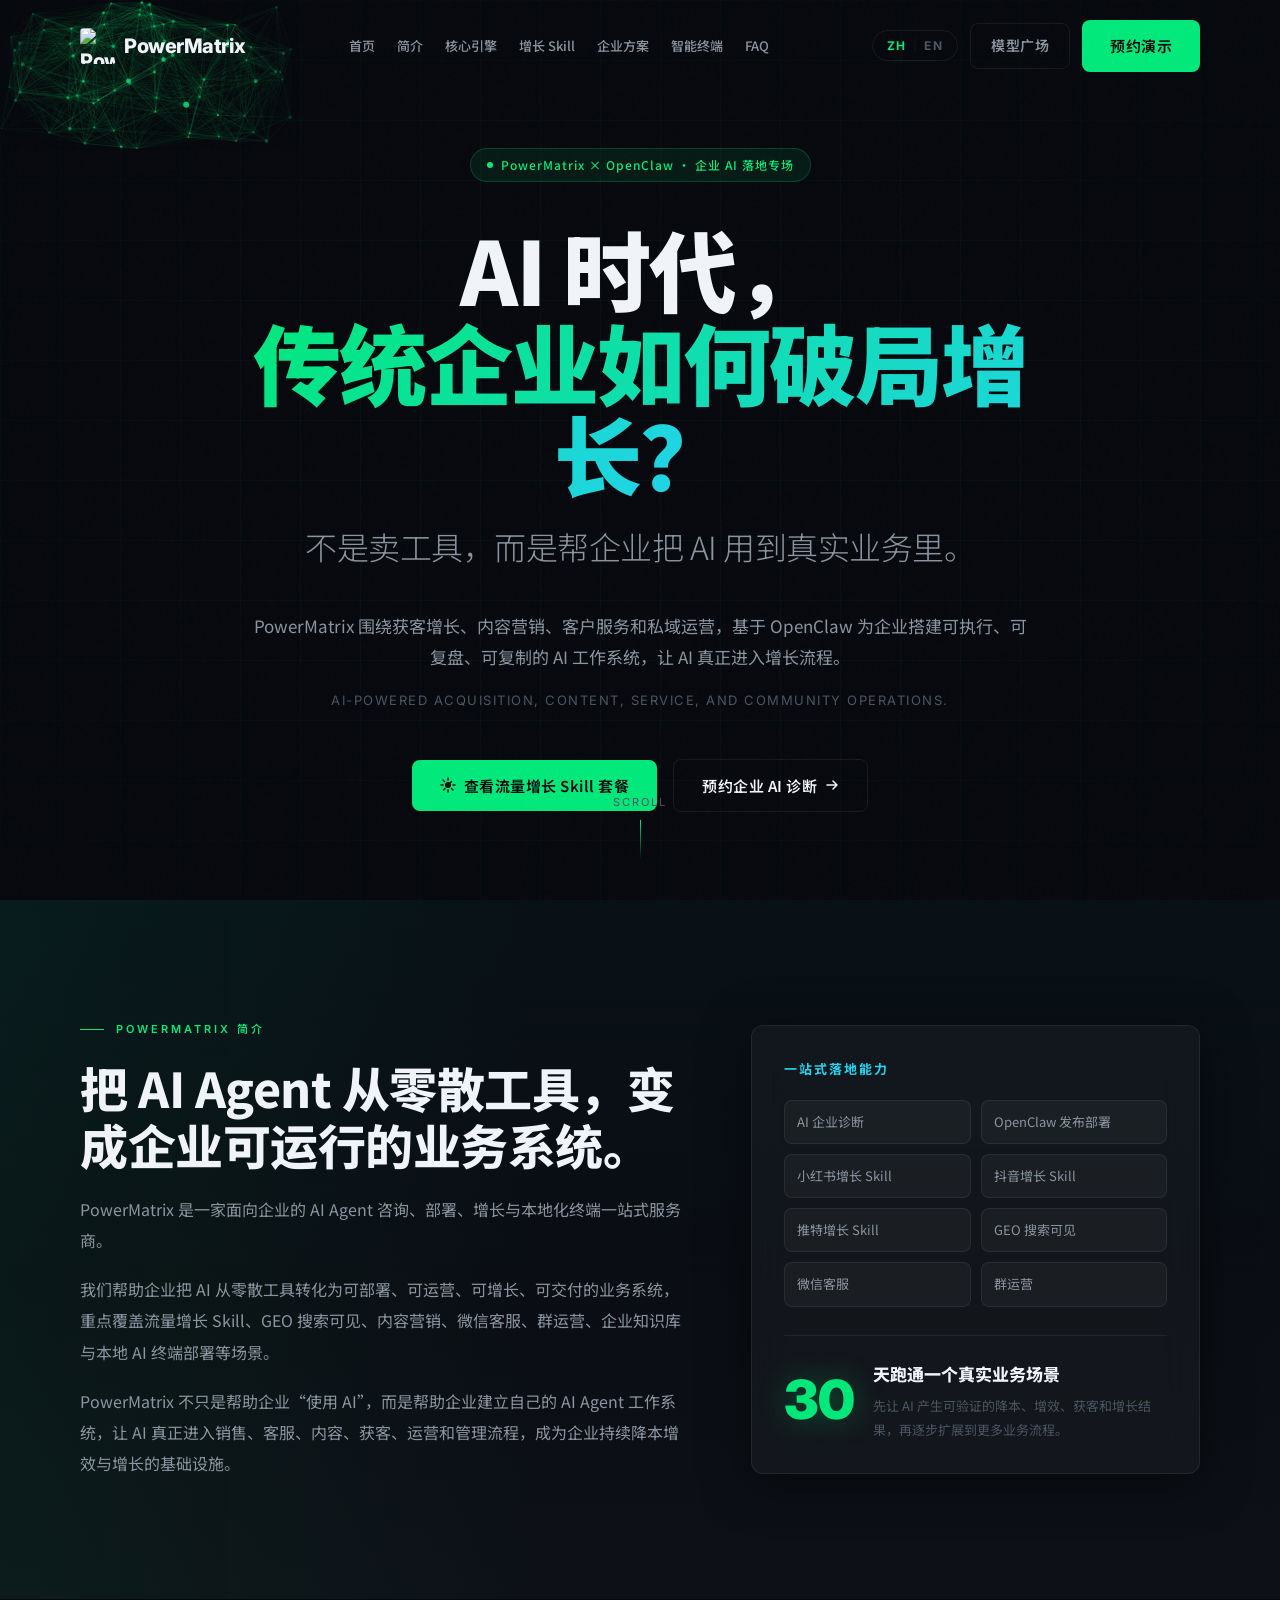
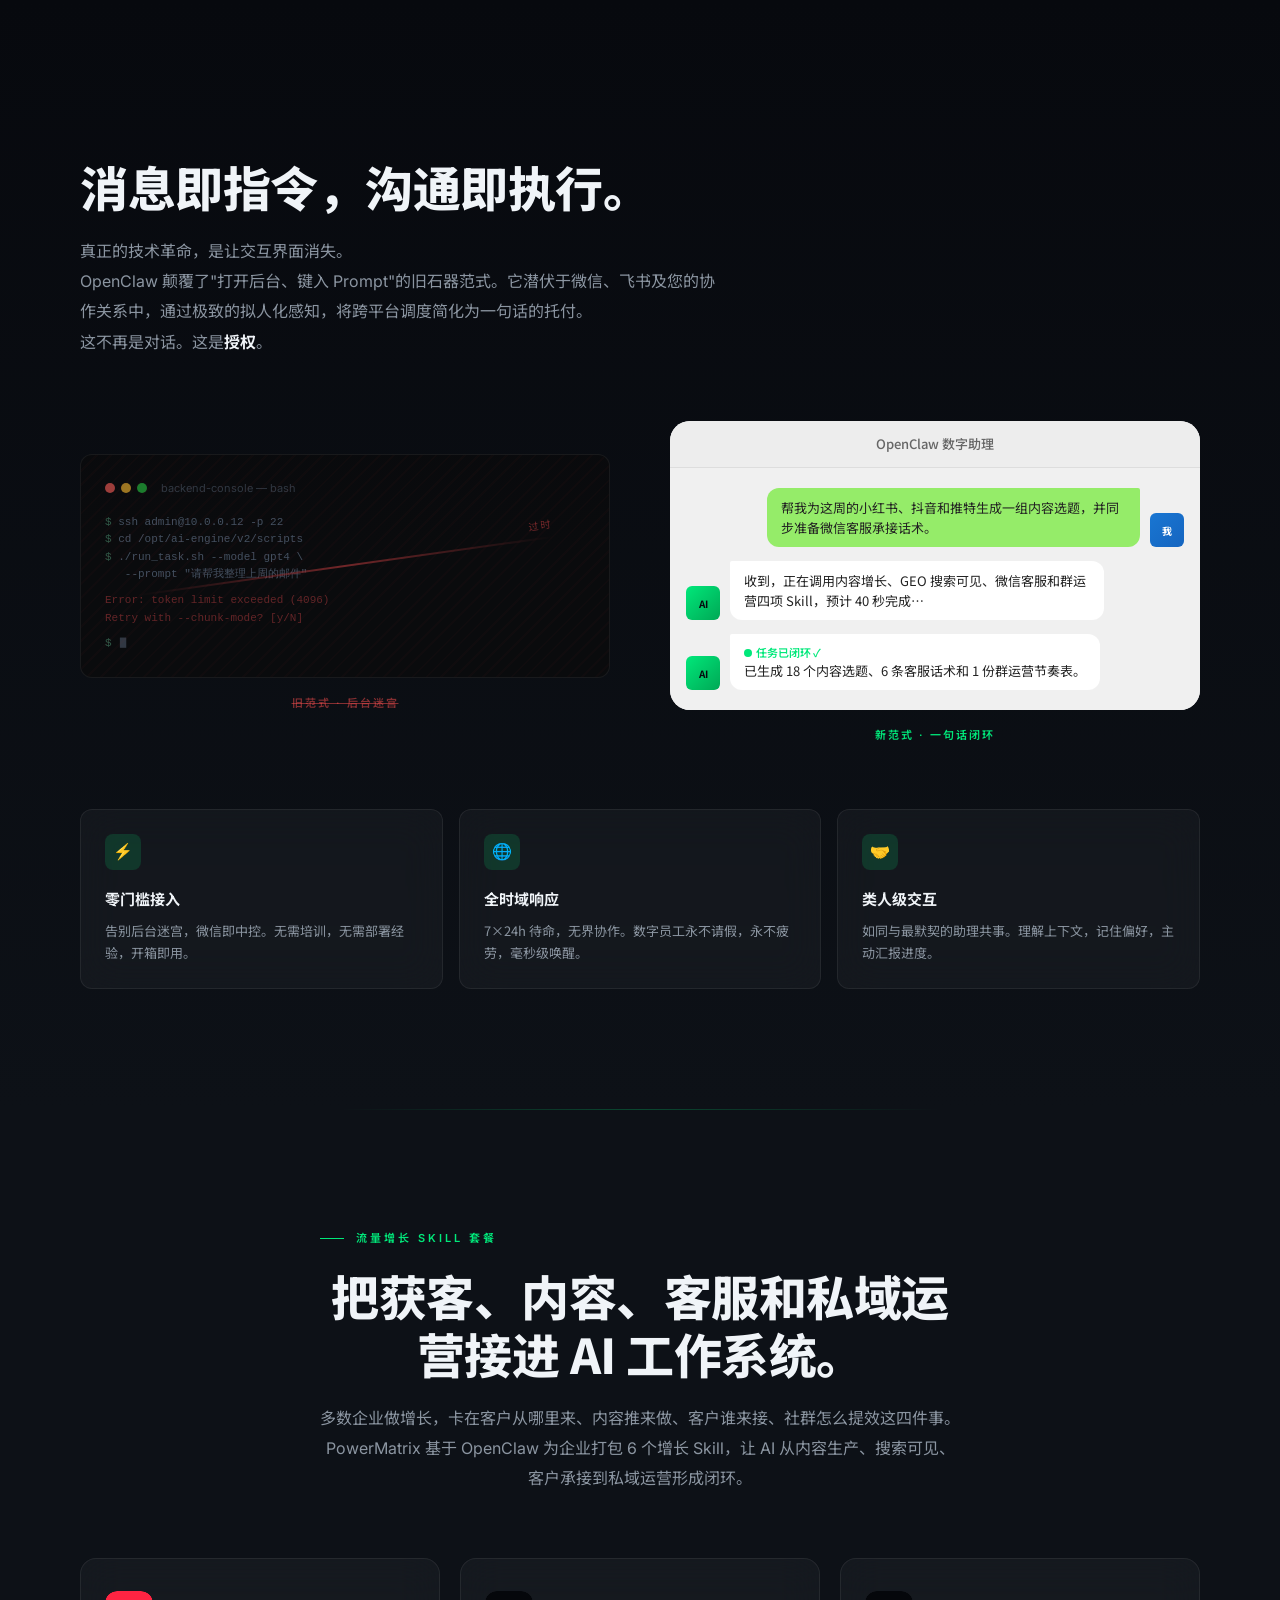
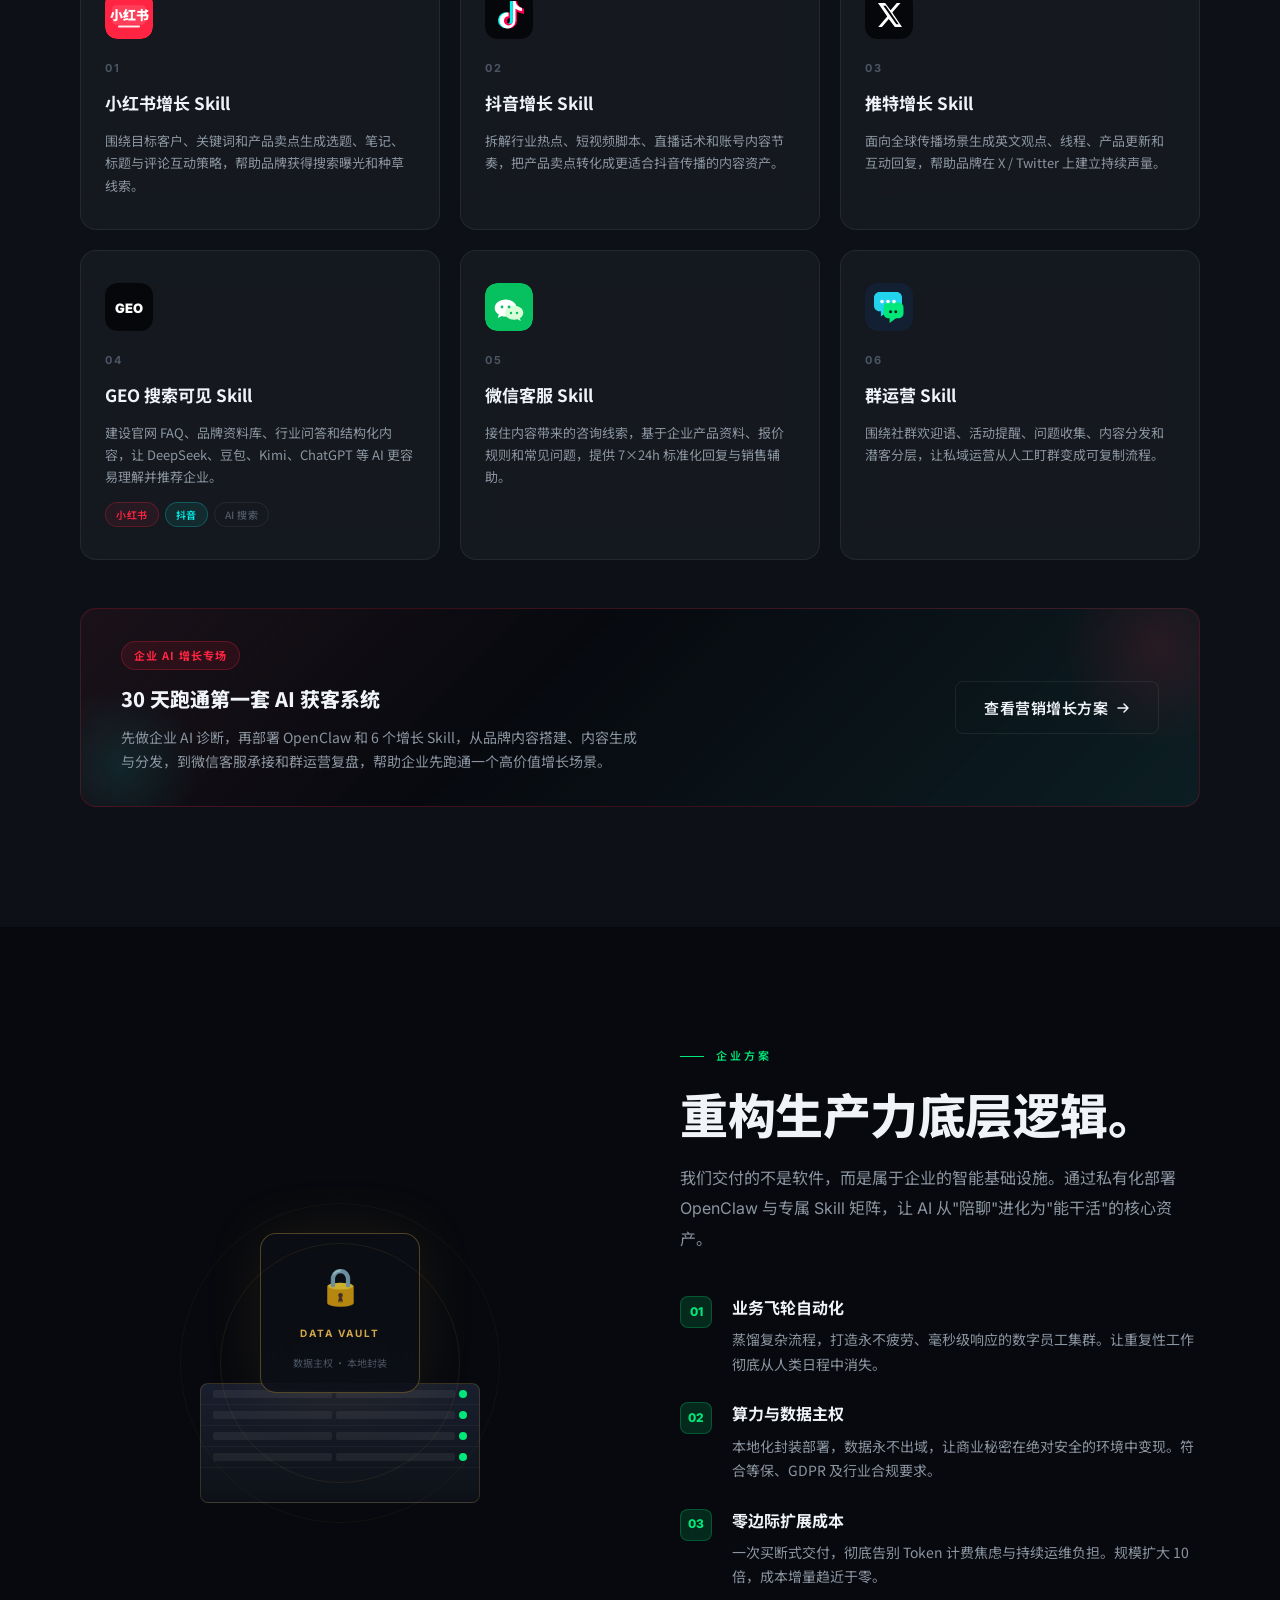
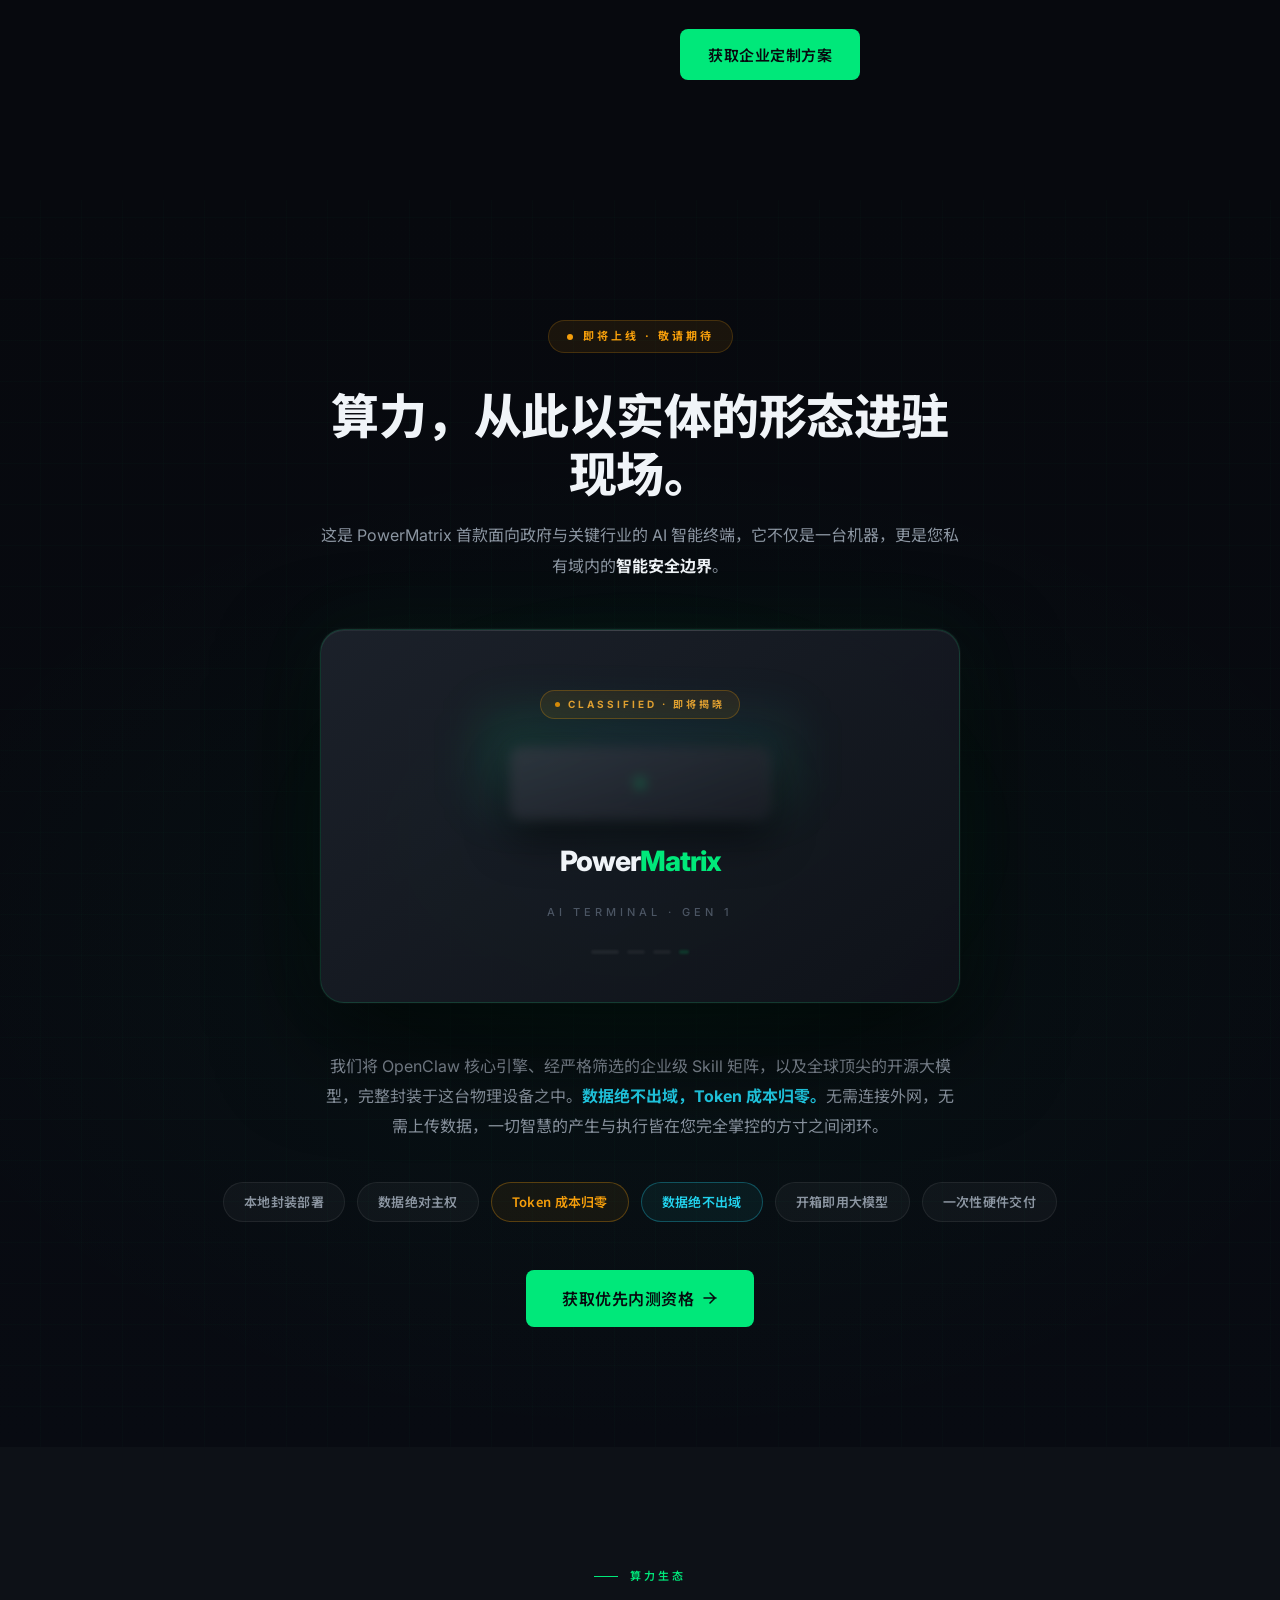
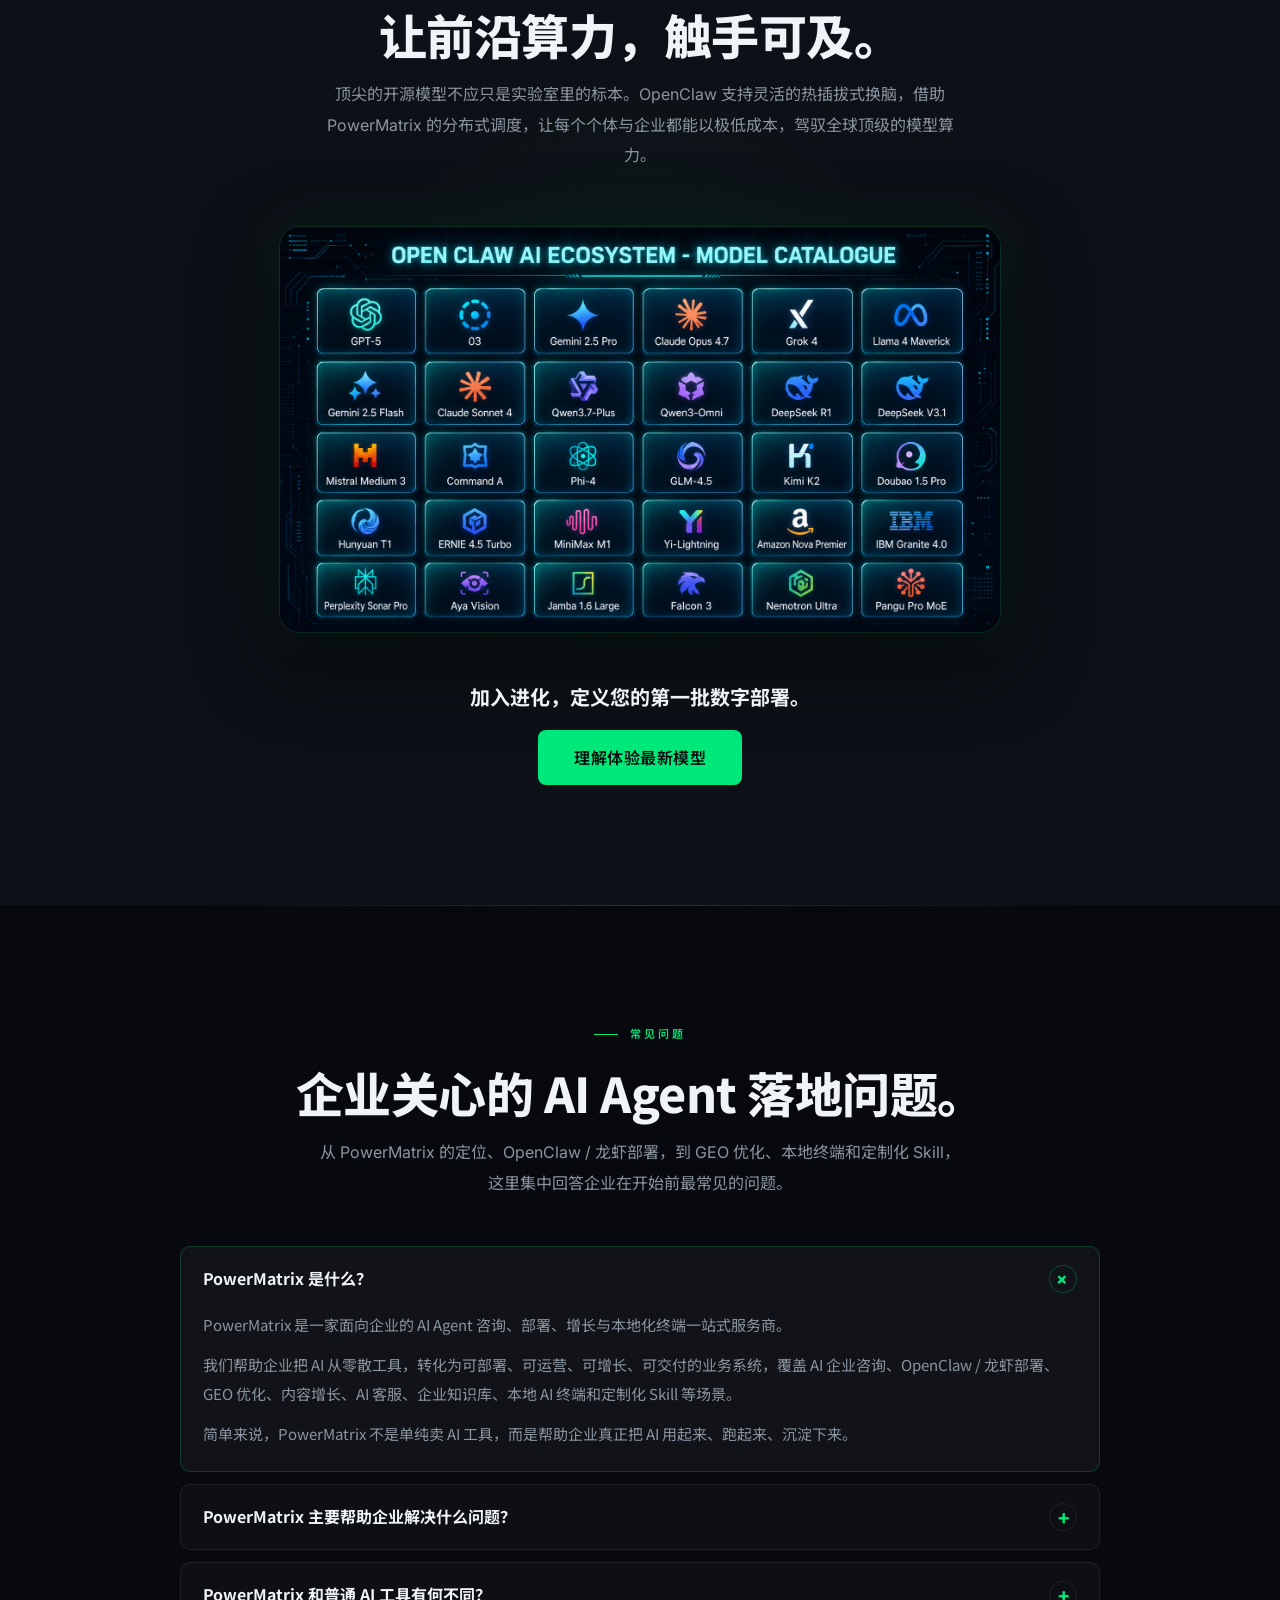
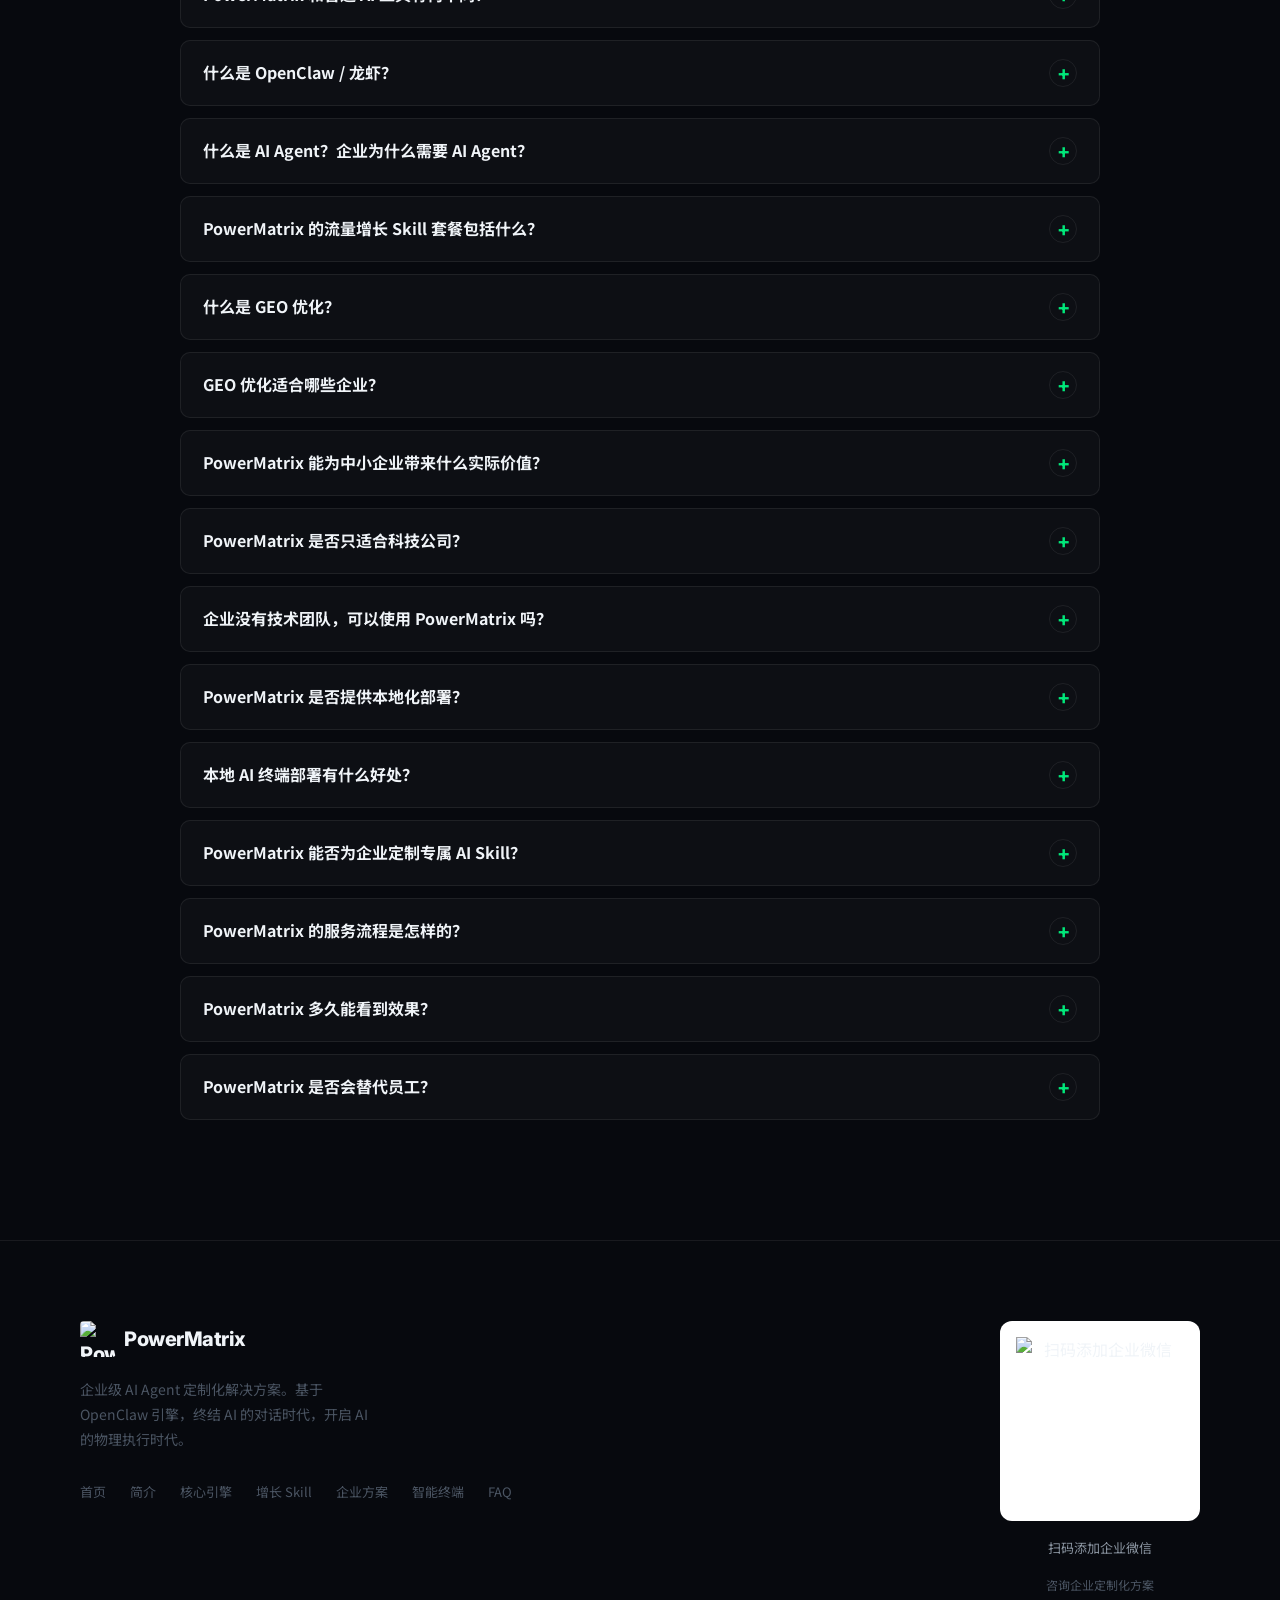
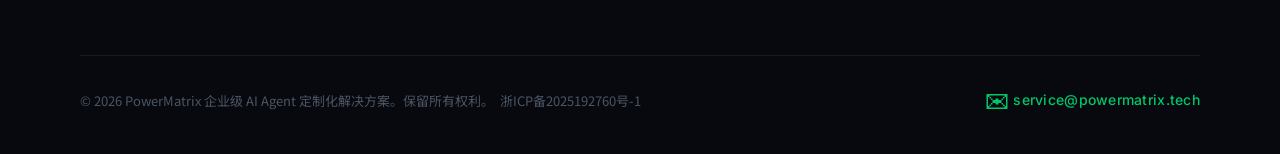
==== index.html @ 26dba2c7 "Merge remote-tracking branch 'origin/main' into main" ====
<!DOCTYPE html>
<html lang="zh-CN">
<head>
  <meta charset="UTF-8" />
  <meta name="viewport" content="width=device-width, initial-scale=1.0" />
  <meta name="description" content="PowerMatrix — 企业 AI 增长与数字员工落地方案。基于 OpenClaw，为企业搭建小红书、抖音、推特、GEO、微信客服与群运营增长 Skill 套餐。" />
  <meta property="og:title" content="PowerMatrix — 企业 AI 增长与数字员工落地方案" />
  <meta property="og:description" content="不是卖工具，而是帮企业把 AI 用到真实业务里：获客增长、内容营销、客户服务、私域运营。" />
  <title>PowerMatrix 官方网站</title>
  <link rel="preconnect" href="https://fonts.googleapis.com" />
  <link rel="preconnect" href="https://fonts.gstatic.com" crossorigin />
  <link href="https://fonts.googleapis.com/css2?family=Inter:wght@300;400;500;600;700;800;900&family=Noto+Sans+SC:wght@300;400;500;700;900&display=swap" rel="stylesheet" />
  <link rel="stylesheet" href="styles/main.css" />
</head>
<body>

<!-- ============================================================
     NAVIGATION
     ============================================================ -->
<nav id="navbar" role="navigation" aria-label="主导航">
  <div class="container">
    <div class="nav-inner">

      <!-- Logo -->
      <a href="#hero" class="nav-logo" id="nav-logo">
        <img src="assets/images/logo.png" alt="PowerMatrix Logo" class="logo-img" />
        PowerMatrix
      </a>

      <!-- Menu -->
      <ul class="nav-menu" id="nav-menu" role="list">
        <li><a href="#hero" id="nav-home" data-i18n="nav.home">首页</a></li>
        <li><a href="#about-pm" id="nav-about-pm" data-i18n="nav.aboutPm">简介</a></li>
        <li><a href="#revolution" id="nav-engine" data-i18n="nav.engine">核心引擎</a></li>
        <li><a href="#skills" id="nav-skills" data-i18n="nav.skills">增长 Skill</a></li>
        <li><a href="#enterprise" id="nav-enterprise" data-i18n="nav.enterprise">企业方案</a></li>
        <li><a href="#hardware" id="nav-hardware" data-i18n="nav.hardware">智能终端</a></li>
        <li><a href="#faq" id="nav-faq" data-i18n="nav.faq">FAQ</a></li>
      </ul>

      <!-- Actions -->
      <div class="nav-actions">
        <button class="lang-switcher" id="lang-switcher" aria-label="Switch language">
          <span class="lang-opt" data-lang="zh">ZH</span>
          <span class="lang-divider">|</span>
          <span class="lang-opt" data-lang="en">EN</span>
        </button>
        <a href="https://platform.powermatrix.tech" target="_blank" rel="noopener noreferrer" class="btn btn-ghost" id="nav-cta-secondary" data-i18n="nav.modelHub">模型广场</a>
        <a href="#footer" class="btn btn-primary" id="nav-cta-primary" data-i18n="nav.bookDemo">预约演示</a>
      </div>

      <!-- Mobile toggle -->
      <button class="nav-toggle" id="nav-toggle" aria-label="打开菜单" aria-expanded="false">
        <span></span>
        <span></span>
        <span></span>
      </button>

    </div>
  </div>
</nav>


<!-- ============================================================
     S1 — HERO: 使命
     ============================================================ -->
<section id="hero" aria-label="使命宣言">
  <canvas id="hero-canvas"></canvas>
  <div class="hero-grid"></div>

  <div class="hero-content">
    <!-- Badge -->
    <div class="hero-badge fade-in">
      <span class="hero-badge-dot"></span>
      <span data-i18n="hero.badge">PowerMatrix × OpenClaw · 企业 AI 智能化转型</span>
    </div>

    <!-- H1 -->
    <h1 class="hero-h1 fade-up">
      <span data-i18n="hero.h1a">AI 时代，</span><br />
      <span class="highlight" data-i18n="hero.h1b">传统企业如何破局增长？</span>
    </h1>

    <!-- H2 -->
    <h2 class="hero-h2 fade-up" style="transition-delay:0.1s">
      <span data-i18n="hero.h2">不是卖工具，而是帮企业把 AI 用到真实业务里。</span>
    </h2>

    <!-- Body -->
    <p class="hero-body fade-up" style="transition-delay:0.2s" data-i18n="hero.body">
      PowerMatrix 围绕获客增长、内容营销、客户服务和私域运营，基于 OpenClaw 为企业搭建可执行、可复盘、可复制的 AI 工作系统，让 AI 真正进入增长流程。
    </p>
    <p class="hero-body-en fade-up" style="transition-delay:0.25s" data-i18n="hero.bodyEn">
      AI-powered acquisition, content, service, and community operations.
    </p>

    <!-- CTAs -->
    <div class="hero-ctas fade-up" style="transition-delay:0.35s">
      <a href="#skills" class="btn btn-primary" id="hero-cta-primary">
        <svg width="16" height="16" viewBox="0 0 16 16" fill="none" xmlns="http://www.w3.org/2000/svg">
          <circle cx="8" cy="8" r="3" fill="currentColor"/>
          <path d="M8 1v2M8 13v2M1 8h2M13 8h2M3.05 3.05l1.41 1.41M11.54 11.54l1.41 1.41M11.54 4.46l-1.41 1.41M4.95 11.54l-1.41 1.41" stroke="currentColor" stroke-width="1.5" stroke-linecap="round"/>
        </svg>
        <span data-i18n="hero.cta1">查看流量增长 Skill 套餐</span>
      </a>
      <a href="#footer" class="btn btn-outline" id="hero-cta-secondary">
        <span data-i18n="hero.cta2">预约企业 AI 诊断</span>
        <svg width="14" height="14" viewBox="0 0 14 14" fill="none" xmlns="http://www.w3.org/2000/svg">
          <path d="M2 7h10M8 3l4 4-4 4" stroke="currentColor" stroke-width="1.5" stroke-linecap="round" stroke-linejoin="round"/>
        </svg>
      </a>
    </div>
  </div>

  <!-- Scroll hint -->
  <div class="hero-scroll" aria-hidden="true">
    <span>Scroll</span>
    <div class="scroll-line"></div>
  </div>
</section>


<!-- ============================================================
     S2 — ABOUT: PowerMatrix 简介
     ============================================================ -->
<section id="about-pm" class="section" aria-label="PowerMatrix 简介">
  <div class="container">
    <div class="about-layout">
      <div class="about-copy">
        <div class="overline fade-up" data-i18n="about.overline">PowerMatrix 简介</div>
        <h2 class="section-title fade-up" style="transition-delay:0.08s" data-i18n="about.title">
          把 AI Agent 从零散工具，变成企业可运行的业务系统。
        </h2>
        <div class="about-body fade-up" style="transition-delay:0.16s">
          <p data-i18n="about.body1">
            PowerMatrix 是一家面向企业的 AI Agent 咨询、部署、增长与本地化终端一站式服务商。
          </p>
          <p data-i18n="about.body2">
            我们帮助企业把 AI 从零散工具转化为可部署、可运营、可增长、可交付的业务系统，重点覆盖流量增长 Skill、GEO 搜索可见、内容营销、微信客服、群运营、企业知识库与本地 AI 终端部署等场景。
          </p>
          <p data-i18n="about.body3">
            PowerMatrix 不只是帮助企业“使用 AI”，而是帮助企业建立自己的 AI Agent 工作系统，让 AI 真正进入销售、客服、内容、获客、运营和管理流程，成为企业持续降本增效与增长的基础设施。
          </p>
        </div>
      </div>

      <div class="about-panel glass fade-in" style="transition-delay:0.2s">
        <div class="about-panel-label" data-i18n="about.panelLabel">一站式落地能力</div>
        <div class="about-capabilities" role="list">
          <span role="listitem" data-i18n="about.cap1">AI 企业诊断</span>
          <span role="listitem" data-i18n="about.cap2">OpenClaw 发布部署</span>
          <span role="listitem" data-i18n="about.cap3">小红书增长 Skill</span>
          <span role="listitem" data-i18n="about.cap4">抖音增长 Skill</span>
          <span role="listitem" data-i18n="about.cap5">推特增长 Skill</span>
          <span role="listitem" data-i18n="about.cap6">GEO 搜索可见</span>
          <span role="listitem" data-i18n="about.cap7">微信客服</span>
          <span role="listitem" data-i18n="about.cap8">群运营</span>
        </div>
        <div class="about-promise">
          <div class="about-promise-num">30</div>
          <div>
            <div class="about-promise-title" data-i18n="about.promiseTitle">天跑通一个真实业务场景</div>
            <p data-i18n="about.promiseBody">先让 AI 产生可验证的降本、增效、获客和增长结果，再逐步扩展到更多业务流程。</p>
          </div>
        </div>
      </div>
    </div>
  </div>
</section>


<!-- ============================================================
     S3 — REVOLUTION: 交互革命
     ============================================================ -->
<section id="revolution" class="section" aria-label="交互革命">
  <div class="container">

    <div class="overline fade-up" data-i18n="rev.overline">核心引擎</div>
    <h2 class="section-title fade-up" style="transition-delay:0.08s" data-i18n="rev.title">消息即指令，沟通即执行。</h2>
    <p class="section-body fade-up" style="transition-delay:0.16s">
      <span data-i18n="rev.body1">真正的技术革命，是让交互界面消失。</span><br />
      <span data-i18n="rev.body2">OpenClaw 颠覆了"打开后台、键入 Prompt"的旧石器范式。它潜伏于微信、飞书及您的协作关系中，通过极致的拟人化感知，将跨平台调度简化为一句话的托付。</span><br />
      <span data-i18n="rev.body3">这不再是对话。这是</span><strong style="color:var(--text-primary)" data-i18n="rev.auth">授权</strong><span data-i18n="rev.body3end">。</span>
    </p>

    <!-- Left vs Right comparison -->
    <div class="revolution-layout stagger fade-up" style="transition-delay:0.2s">

      <!-- LEFT: Old paradigm -->
      <div class="revolution-left">
        <div class="terminal-old">
          <div class="terminal-bar">
            <div class="t-dot t-dot-r"></div>
            <div class="t-dot t-dot-y"></div>
            <div class="t-dot t-dot-g"></div>
            <span style="font-size:11px;color:var(--text-muted);margin-left:8px;">backend-console — bash</span>
          </div>
          <div class="terminal-code">
            <div><span class="cmd">$</span> <span class="arg">ssh admin@10.0.0.12 -p 22</span></div>
            <div><span class="cmd">$</span> <span class="arg">cd /opt/ai-engine/v2/scripts</span></div>
            <div><span class="cmd">$</span> <span class="arg">./run_task.sh --model gpt4 \</span></div>
            <div>&nbsp;&nbsp;&nbsp;<span class="arg">--prompt "请帮我整理上周的邮件"</span></div>
            <div style="margin-top:8px;"><span class="err">Error: token limit exceeded (4096)</span></div>
            <div><span class="err">Retry with --chunk-mode? [y/N]</span></div>
            <div style="margin-top:8px;"><span class="cmd">$</span> <span style="color:var(--text-muted);animation:blink-led 1s infinite;">▋</span></div>
          </div>
          <div class="slash-overlay">
            <div class="slash-line"></div>
          </div>
        </div>
        <p class="paradigm-label label-old">旧范式 · 后台迷宫</p>
      </div>

      <!-- RIGHT: New paradigm -->
      <div class="revolution-right">
        <div class="wechat-mock">
          <div class="wechat-header" data-i18n="rev.chatTitle">OpenClaw 数字助理</div>
          <div class="wechat-body" id="wechat-body">

            <div class="msg-row right">
              <div class="msg-avatar">我</div>
              <div class="msg-bubble" data-i18n="rev.msg1">帮我为这周的小红书、抖音和推特生成一组内容选题，并同步准备微信客服承接话术。</div>
            </div>

            <div class="msg-row">
              <div class="msg-avatar ai">AI</div>
              <div class="msg-bubble" data-i18n="rev.msg2">
                收到，正在调用内容增长、GEO 搜索可见、微信客服和群运营四项 Skill，预计 40 秒完成…
              </div>
            </div>

            <div class="msg-row">
              <div class="msg-avatar ai">AI</div>
              <div class="msg-bubble">
                <div class="msg-status">
                  <div class="pulse-ring"></div>
                  <span data-i18n="rev.msgStatus">任务已闭环 ✓</span>
                </div>
                <span data-i18n="rev.msg3">已生成 18 个内容选题、6 条客服话术和 1 份群运营节奏表。</span>
              </div>
            </div>

          </div>
        </div>
        <p class="paradigm-label label-new">新范式 · 一句话闭环</p>
      </div>
    </div>

    <!-- Three highlights -->
    <div class="highlights-grid stagger">
      <div class="highlight-card glass fade-up">
        <div class="highlight-icon">⚡</div>
        <div class="highlight-title" data-i18n="rev.h1">零门槛接入</div>
        <p class="highlight-body" data-i18n="rev.h1b">告别后台迷宫，微信即中控。无需培训，无需部署经验，开箱即用。</p>
      </div>
      <div class="highlight-card glass fade-up" style="transition-delay:0.1s">
        <div class="highlight-icon">🌐</div>
        <div class="highlight-title" data-i18n="rev.h2">全时域响应</div>
        <p class="highlight-body" data-i18n="rev.h2b">7×24h 待命，无界协作。数字员工永不请假，永不疲劳，毫秒级唤醒。</p>
      </div>
      <div class="highlight-card glass fade-up" style="transition-delay:0.2s">
        <div class="highlight-icon">🤝</div>
        <div class="highlight-title" data-i18n="rev.h3">类人级交互</div>
        <p class="highlight-body" data-i18n="rev.h3b">如同与最默契的助理共事。理解上下文，记住偏好，主动汇报进度。</p>
      </div>
    </div>

  </div>
</section>


<!-- ============================================================
     S4 — SKILLS: 能力基因组
     ============================================================ -->
<section id="skills" class="section" aria-label="能力基因组">
  <div class="container">

    <div class="skills-header">
      <div class="overline fade-up" data-i18n="skills.overline">流量增长 Skill 套餐</div>
      <h2 class="section-title fade-up" style="transition-delay:0.08s" data-i18n="skills.title">把获客、内容、客服和私域运营接进 AI 工作系统。</h2>
      <p class="section-body fade-up" style="transition-delay:0.16s">
        <span data-i18n="skills.body1">多数企业做增长，卡在客户从哪里来、内容推来做、客户谁来接、社群怎么提效这四件事。</span><br />
        <span data-i18n="skills.body2">PowerMatrix 基于 OpenClaw 为企业打包 6 个增长 Skill，让 AI 从内容生产、搜索可见、客户承接到私域运营形成闭环。</span>
      </p>
    </div>

    <!-- Skill cards grid -->
    <div class="skills-grid stagger">

      <!-- Card 1: 小红书 -->
      <div class="skill-card glass fade-up" id="skill-perception">
        <div class="skill-icon skill-icon-1" aria-hidden="true">
          <svg class="brand-logo xhs-logo" viewBox="0 0 48 48" role="img" aria-label="小红书">
            <rect width="48" height="48" rx="12" fill="#ff2442"/>
            <path d="M11 14.2h26c2.1 0 3.8 1.7 3.8 3.8v12c0 2.1-1.7 3.8-3.8 3.8H11c-2.1 0-3.8-1.7-3.8-3.8V18c0-2.1 1.7-3.8 3.8-3.8Z" fill="#fff" opacity=".12"/>
            <text x="24" y="29" text-anchor="middle" fill="#fff" font-size="13" font-weight="900" font-family="'Noto Sans SC', 'PingFang SC', sans-serif">小红书</text>
            <path d="M14 35.5h20" stroke="#fff" stroke-width="2.2" stroke-linecap="round" opacity=".9"/>
          </svg>
        </div>
        <div class="skill-number">01</div>
        <div class="skill-name" data-i18n="skills.s1name">小红书增长 Skill</div>
        <p class="skill-desc" data-i18n="skills.s1desc">围绕目标客户、关键词和产品卖点生成选题、笔记、标题与评论互动策略，帮助品牌获得搜索曝光和种草线索。</p>
      </div>

      <!-- Card 2: 抖音 -->
      <div class="skill-card glass fade-up" id="skill-interface" style="transition-delay:0.1s">
        <div class="skill-icon skill-icon-2" aria-hidden="true">
          <svg class="brand-logo douyin-logo" viewBox="0 0 48 48" role="img" aria-label="抖音">
            <rect width="48" height="48" rx="12" fill="#05070b"/>
            <path d="M29 10v19.2a8 8 0 1 1-7-7.94v5.6a2.9 2.9 0 1 0 2.9 2.9V10h4.1Z" fill="#00f2ea"/>
            <path d="M32 10c.55 4.2 3.1 6.9 7 7.7v5.2c-2.72-.2-5.1-1.08-7-2.6v9.1a8 8 0 1 1-7-7.94v5.6a2.9 2.9 0 1 0 2.9 2.9V10H32Z" fill="#ff0050"/>
            <path d="M30.5 10c.48 3.82 2.83 6.2 6.5 6.9v3.2c-2.55-.28-4.7-1.18-6.5-2.7v12a8 8 0 1 1-7-7.94v3.8a4.6 4.6 0 1 0 4.6 4.6V10h2.4Z" fill="#fff"/>
          </svg>
        </div>
        <div class="skill-number">02</div>
        <div class="skill-name" data-i18n="skills.s2name">抖音增长 Skill</div>
        <p class="skill-desc" data-i18n="skills.s2desc">拆解行业热点、短视频脚本、直播话术和账号内容节奏，把产品卖点转化成更适合抖音传播的内容资产。</p>
      </div>

      <!-- Card 3: 推特 -->
      <div class="skill-card glass fade-up" id="skill-docs" style="transition-delay:0.2s">
        <div class="skill-icon skill-icon-3" aria-hidden="true">
          <svg class="brand-logo x-logo" viewBox="0 0 48 48" role="img" aria-label="X / Twitter">
            <rect width="48" height="48" rx="12" fill="#05070b"/>
            <path d="M13 12h7.1l5.5 7.2 6.2-7.2h3.7l-8.2 9.5L37 36h-7.1l-6.1-8-6.9 8h-3.7l9-10.4L13 12Zm5.3 2.8 13 18.4h2.4L20.8 14.8h-2.5Z" fill="#fff"/>
          </svg>
        </div>
        <div class="skill-number">03</div>
        <div class="skill-name" data-i18n="skills.s3name">推特增长 Skill</div>
        <p class="skill-desc" data-i18n="skills.s3desc">面向全球传播场景生成英文观点、线程、产品更新和互动回复，帮助品牌在 X / Twitter 上建立持续声量。</p>
      </div>

      <!-- Card 4: GEO -->
      <div class="skill-card glass fade-up" id="skill-geo" style="transition-delay:0.3s">
        <div class="skill-icon skill-icon-4" aria-hidden="true">
          <svg class="brand-logo geo-logo" viewBox="0 0 48 48" role="img" aria-label="GEO">
            <rect width="48" height="48" rx="12" fill="#05070b"/>
            <text x="24" y="29.5" text-anchor="middle" fill="#fff" font-size="13" font-weight="900" font-family="Inter, sans-serif">GEO</text>
          </svg>
        </div>
        <div class="skill-number">04</div>
        <div class="skill-name" data-i18n="skills.s4name">GEO 搜索可见 Skill</div>
        <p class="skill-desc" data-i18n="skills.s4desc">建设官网 FAQ、品牌资料库、行业问答和结构化内容，让 DeepSeek、豆包、Kimi、ChatGPT 等 AI 更容易理解并推荐企业。</p>
        <div class="skill-tags">
          <span class="tag tag-red" data-i18n="skills.tag1">小红书</span>
          <span class="tag tag-teal" data-i18n="skills.tag2">抖音</span>
          <span class="tag tag-neutral" data-i18n="skills.tag3">AI 搜索</span>
        </div>
      </div>

      <!-- Card 5: 微信客服 -->
      <div class="skill-card glass fade-up" id="skill-wechat" style="transition-delay:0.4s">
        <div class="skill-icon skill-icon-5" aria-hidden="true">
          <svg class="brand-logo wechat-logo" viewBox="0 0 48 48" role="img" aria-label="微信">
            <rect width="48" height="48" rx="12" fill="#07c160"/>
            <path d="M20.7 16.5c-6.1 0-11 3.8-11 8.5 0 2.7 1.6 5.1 4.1 6.6l-1.1 3.4 4-2a13.2 13.2 0 0 0 4 .6c6.1 0 11-3.8 11-8.6s-4.9-8.5-11-8.5Z" fill="#fff"/>
            <path d="M29.1 22.7c5 0 9.2 3.1 9.2 7 0 2.2-1.3 4.2-3.4 5.5l.9 2.8-3.4-1.7c-1 .25-2.1.4-3.3.4-5 0-9.1-3.1-9.1-7s4.1-7 9.1-7Z" fill="#d8ffd8"/>
            <circle cx="17" cy="24" r="1.4" fill="#07c160"/>
            <circle cx="24" cy="24" r="1.4" fill="#07c160"/>
            <circle cx="26" cy="30" r="1.2" fill="#07c160"/>
            <circle cx="32" cy="30" r="1.2" fill="#07c160"/>
          </svg>
        </div>
        <div class="skill-number">05</div>
        <div class="skill-name" data-i18n="skills.s5name">微信客服 Skill</div>
        <p class="skill-desc" data-i18n="skills.s5desc">接住内容带来的咨询线索，基于企业产品资料、报价规则和常见问题，提供 7×24h 标准化回复与销售辅助。</p>
      </div>

      <!-- Card 6: 群运营 -->
      <div class="skill-card glass fade-up" id="skill-community" style="transition-delay:0.5s">
        <div class="skill-icon skill-icon-6" aria-hidden="true">
          <svg class="brand-logo community-logo" viewBox="0 0 48 48" role="img" aria-label="群运营">
            <rect width="48" height="48" rx="12" fill="#132033"/>
            <path d="M9 14.5c0-3 2.4-5.5 5.5-5.5h17c3 0 5.5 2.4 5.5 5.5v8.2c0 3-2.4 5.5-5.5 5.5H23l-7.1 5.3v-5.3h-1.4c-3 0-5.5-2.4-5.5-5.5v-8.2Z" fill="#22d3ee"/>
            <path d="M18.5 24.5c0-2.8 2.2-5 5-5h10c2.8 0 5 2.2 5 5v5.7c0 2.8-2.2 5-5 5H31l-6.4 4.8v-4.8h-1.1c-2.8 0-5-2.2-5-5v-5.7Z" fill="#00e87a"/>
            <circle cx="17" cy="18.6" r="1.8" fill="#fff"/>
            <circle cx="23" cy="18.6" r="1.8" fill="#fff"/>
            <circle cx="29" cy="18.6" r="1.8" fill="#fff"/>
            <circle cx="25.6" cy="28.8" r="1.5" fill="#06251a"/>
            <circle cx="30.8" cy="28.8" r="1.5" fill="#06251a"/>
          </svg>
        </div>
        <div class="skill-number">06</div>
        <div class="skill-name" data-i18n="skills.s6name">群运营 Skill</div>
        <p class="skill-desc" data-i18n="skills.s6desc">围绕社群欢迎语、活动提醒、问题收集、内容分发和潜客分层，让私域运营从人工盯群变成可复制流程。</p>
      </div>

    </div><!-- /skills-grid -->

    <!-- GEO Hot Banner -->
    <div class="geo-banner fade-up" id="geo-banner">
      <div class="geo-banner-inner">
        <div>
          <div class="geo-hot-badge" data-i18n="skills.geoBadge">企业 AI 增长专场</div>
          <div class="geo-title" data-i18n="skills.geoTitle">30 天跑通第一套 AI 获客系统</div>
          <p class="geo-desc" data-i18n="skills.geoDesc">
            先做企业 AI 诊断，再部署 OpenClaw 和 6 个增长 Skill，从品牌内容搭建、内容生成与分发，到微信客服承接和群运营复盘，帮助企业先跑通一个高价值增长场景。
          </p>
        </div>
        <div style="flex-shrink:0;">
          <a href="#footer" class="btn btn-outline" id="geo-cta" style="white-space:nowrap;">
            <span data-i18n="skills.geoCta">查看营销增长方案</span>
            <svg width="14" height="14" viewBox="0 0 14 14" fill="none">
              <path d="M2 7h10M8 3l4 4-4 4" stroke="currentColor" stroke-width="1.5" stroke-linecap="round" stroke-linejoin="round"/>
            </svg>
          </a>
        </div>
      </div>
    </div>



  </div>
</section>


<!-- ============================================================
     S5 — ENTERPRISE: 企业方案
     ============================================================ -->
<section id="enterprise" class="section" aria-label="企业方案">
  <div class="container">
    <div class="enterprise-grid">

      <!-- Visual: floating vault -->
      <div class="enterprise-visual fade-in">
        <div class="vault-scene">
          <!-- Server rack base -->
          <div class="vault-base">
            <div class="vault-server-row">
              <div class="server-bar"></div><div class="server-bar"></div>
              <div class="server-led"></div>
            </div>
            <div class="vault-server-row">
              <div class="server-bar"></div><div class="server-bar"></div>
              <div class="server-led" style="animation-delay:0.5s"></div>
            </div>
            <div class="vault-server-row">
              <div class="server-bar"></div><div class="server-bar"></div>
              <div class="server-led" style="animation-delay:1s"></div>
            </div>
            <div class="vault-server-row">
              <div class="server-bar"></div><div class="server-bar"></div>
              <div class="server-led" style="animation-delay:1.5s"></div>
            </div>
          </div>
          <!-- Floating vault box -->
          <div class="vault-box">
            <div class="vault-icon">🔒</div>
            <div class="vault-label">Data Vault</div>
            <div style="font-size:10px;color:var(--text-muted);font-family:var(--font-cn);margin-top:4px;">数据主权 · 本地封装</div>
          </div>
        </div>

        <!-- Ambient glow rings -->
        <div style="position:absolute;inset:0;display:flex;align-items:center;justify-content:center;pointer-events:none;">
          <div style="
            width:320px;height:320px;border-radius:50%;
            border:1px solid rgba(212,168,71,0.06);
            animation:spin-cw 20s linear infinite;
          "></div>
        </div>
        <div style="position:absolute;inset:0;display:flex;align-items:center;justify-content:center;pointer-events:none;">
          <div style="
            width:240px;height:240px;border-radius:50%;
            border:1px solid rgba(212,168,71,0.1);
            animation:spin-ccw 14s linear infinite;
          "></div>
        </div>
      </div>

      <!-- Content -->
      <div class="enterprise-content">
        <div class="overline fade-up" data-i18n="ent.overline">企业方案</div>
        <h2 class="section-title fade-up" style="transition-delay:0.08s" data-i18n="ent.title">重构生产力底层逻辑。</h2>
        <p class="section-body fade-up" style="transition-delay:0.16s;margin-bottom:40px;" data-i18n="ent.body">
          我们交付的不是软件，而是属于企业的智能基础设施。通过私有化部署 OpenClaw 与专属 Skill 矩阵，让 AI 从"陪聊"进化为"能干活"的核心资产。
        </p>

        <div class="value-list stagger">
          <div class="value-item fade-up">
            <div class="value-num">01</div>
            <div>
              <div class="value-text-title" data-i18n="ent.v1title">业务飞轮自动化</div>
              <p class="value-text-body" data-i18n="ent.v1body">蒸馏复杂流程，打造永不疲劳、毫秒级响应的数字员工集群。让重复性工作彻底从人类日程中消失。</p>
            </div>
          </div>
          <div class="value-item fade-up" style="transition-delay:0.1s">
            <div class="value-num">02</div>
            <div>
              <div class="value-text-title" data-i18n="ent.v2title">算力与数据主权</div>
              <p class="value-text-body" data-i18n="ent.v2body">本地化封装部署，数据永不出域，让商业秘密在绝对安全的环境中变现。符合等保、GDPR 及行业合规要求。</p>
            </div>
          </div>
          <div class="value-item fade-up" style="transition-delay:0.2s">
            <div class="value-num">03</div>
            <div>
              <div class="value-text-title" data-i18n="ent.v3title">零边际扩展成本</div>
              <p class="value-text-body" data-i18n="ent.v3body">一次买断式交付，彻底告别 Token 计费焦虑与持续运维负担。规模扩大 10 倍，成本增量趋近于零。</p>
            </div>
          </div>
        </div>

        <div style="margin-top:40px;" class="fade-up">
          <a href="#footer" class="btn btn-primary" id="enterprise-cta">
            <span data-i18n="ent.cta">获取企业定制方案</span>
          </a>
        </div>
      </div>

    </div>
  </div>
</section>


<!-- ============================================================
     S6 — HARDWARE: 实体化部署
     ============================================================ -->
<section id="hardware" class="section" aria-label="硬件终端">
  <div class="container" style="text-align:center;position:relative;z-index:1;">

    <div class="hardware-overline fade-in" id="hw-overline">
      <div class="hw-overline-dot"></div>
      <span data-i18n="hw.overline">即将上线 · 敬请期待</span>
    </div>

    <h2 class="section-title fade-up" style="transition-delay:0.1s;max-width:640px;margin:0 auto 20px;" data-i18n="hw.title">
      算力，从此以实体的形态进驻现场。
    </h2>

    <p class="section-body fade-up" style="transition-delay:0.18s;margin:0 auto 0;text-align:center;max-width:640px;">
      <span data-i18n="hw.body">这是 PowerMatrix 首款面向政府与关键行业的 AI 智能终端，它不仅是一台机器，更是您私有域内的</span><strong style="color:var(--text-primary)" data-i18n="hw.bodyBold">智能安全边界</strong>。
    </p>

    <!-- Hardware teaser -->
    <div class="hardware-device fade-in" style="transition-delay:0.3s;" id="hw-device">
      <div class="device-glow"></div>
      <div style="position:relative;width:100%;max-width:640px;margin:0 auto;z-index:1;">
        <div style="
          background:linear-gradient(145deg,rgba(30,35,45,0.9) 0%,rgba(15,18,25,0.95) 100%);
          border:1px solid rgba(0,232,122,0.15);border-radius:24px;
          padding:60px 48px 48px;position:relative;overflow:hidden;
          box-shadow:0 40px 100px rgba(0,0,0,0.7),0 0 0 1px rgba(255,255,255,0.04),inset 0 1px 0 rgba(255,255,255,0.06),0 0 80px rgba(0,232,122,0.06);
        ">
          <div style="position:absolute;top:0;left:60px;right:60px;height:1px;background:linear-gradient(90deg,transparent,rgba(255,255,255,0.12),transparent);"></div>
          <div style="position:relative;display:flex;flex-direction:column;align-items:center;gap:28px;">
            <!-- Glow blob -->
            <div style="width:320px;height:100px;border-radius:18px;background:linear-gradient(135deg,rgba(0,232,122,0.12),rgba(34,211,238,0.08),rgba(0,232,122,0.06));filter:blur(24px);position:absolute;top:20px;left:50%;transform:translateX(-50%);animation:pulse-hw 4s ease-in-out infinite;"></div>
            <!-- Badge -->
            <div style="display:inline-flex;align-items:center;gap:8px;padding:5px 14px;background:rgba(255,160,0,0.08);border:1px solid rgba(255,160,0,0.25);border-radius:100px;font-size:10px;font-weight:700;letter-spacing:3px;color:rgba(255,180,50,0.85);text-transform:uppercase;font-family:var(--font-main);position:relative;z-index:2;">
              <span style="width:5px;height:5px;border-radius:50%;background:rgba(255,160,0,0.8);display:inline-block;animation:pulse-dot 1.5s ease-in-out infinite;"></span>
              Classified · 即将揭晓
            </div>
            <!-- Blurred device box -->
            <div style="position:relative;z-index:2;width:260px;height:72px;background:linear-gradient(160deg,rgba(50,55,65,0.8),rgba(25,28,36,0.9));border-radius:12px;border:1px solid rgba(255,255,255,0.08);display:flex;align-items:center;justify-content:center;filter:blur(6px);box-shadow:0 20px 40px rgba(0,0,0,0.5);">
              <div style="width:6px;height:6px;border-radius:50%;background:rgba(0,232,122,0.6);box-shadow:0 0 12px rgba(0,232,122,0.5);"></div>
            </div>
            <!-- Wordmark -->
            <div style="position:relative;z-index:2;font-family:var(--font-main);font-size:28px;font-weight:800;letter-spacing:-1px;color:var(--text-primary);line-height:1;">
              Power<span style="color:var(--accent-green)">Matrix</span>
            </div>
            <div style="position:relative;z-index:2;font-size:11px;font-weight:500;letter-spacing:4px;color:var(--text-muted);text-transform:uppercase;font-family:var(--font-main);">AI Terminal · Gen 1</div>
            <!-- Port hint -->
            <div style="display:flex;justify-content:center;gap:8px;position:relative;z-index:2;">
              <div style="width:28px;height:4px;border-radius:2px;background:rgba(255,255,255,0.06);filter:blur(1px);"></div>
              <div style="width:18px;height:4px;border-radius:2px;background:rgba(255,255,255,0.05);filter:blur(1px);"></div>
              <div style="width:18px;height:4px;border-radius:2px;background:rgba(255,255,255,0.05);filter:blur(1px);"></div>
              <div style="width:10px;height:4px;border-radius:2px;background:rgba(0,232,122,0.15);filter:blur(1px);"></div>
            </div>
          </div>
        </div>
      </div>
    </div>

    <p class="section-body fade-up" style="transition-delay:0.4s;margin:0 auto 36px;text-align:center;max-width:640px;">
      <span data-i18n="hw.body2a">我们将 OpenClaw 核心引擎、经严格筛选的企业级 Skill 矩阵，以及全球顶尖的开源大模型，完整封装于这台物理设备之中。</span><strong style="color:var(--accent-cyan)" data-i18n="hw.body2b">数据绝不出域，Token 成本归零。</strong><span data-i18n="hw.body2c">无需连接外网，无需上传数据，一切智慧的产生与执行皆在您完全掌控的方寸之间闭环。</span>
    </p>

    <!-- Badges -->
    <div class="hw-badges fade-up" style="transition-delay:0.5s;">
      <span class="hw-badge">本地封装部署</span>
      <span class="hw-badge">数据绝对主权</span>
      <span class="hw-badge badge-amber">Token 成本归零</span>
      <span class="hw-badge badge-cyan">数据绝不出域</span>
      <span class="hw-badge">开箱即用大模型</span>
      <span class="hw-badge">一次性硬件交付</span>
    </div>

    <!-- CTA -->
    <div class="fade-up" style="transition-delay:0.6s;">
      <a href="javascript:void(0)" class="btn btn-primary" id="hw-cta" style="font-size:16px;padding:15px 36px;" data-coming-soon>
        <span data-i18n="hw.cta">获取优先内测资格</span>
        <svg width="16" height="16" viewBox="0 0 16 16" fill="none">
          <path d="M2 8h12M8 3l5 5-5 5" stroke="currentColor" stroke-width="1.5" stroke-linecap="round" stroke-linejoin="round"/>
        </svg>
      </a>
    </div>

  </div>
</section>


<!-- ============================================================
     S7 — UNIVERSE: 算力普惠
     ============================================================ -->
<section id="universe" class="section" aria-label="算力普惠">

  <!-- Ambient glow -->
  <div style="
    position:absolute;top:50%;left:50%;transform:translate(-50%,-50%);
    width:600px;height:600px;border-radius:50%;
    background:radial-gradient(circle,rgba(0,232,122,0.05) 0%,transparent 70%);
    pointer-events:none;
  "></div>

  <div class="container" style="position:relative;z-index:1;">

    <div class="overline fade-up" style="justify-content:center;" data-i18n="uni.overline">算力生态</div>
    <h2 class="section-title fade-up" style="transition-delay:0.08s;text-align:center;margin:0 auto 16px;" data-i18n="uni.title">让前沿算力，触手可及。</h2>
    <p class="section-body fade-up" style="transition-delay:0.16s;text-align:center;margin:0 auto;" data-i18n="uni.body">
      顶尖的开源模型不应只是实验室里的标本。OpenClaw 支持灵活的热插拔式换脑，借助 PowerMatrix 的分布式调度，让每个个体与企业都能以极低成本，驾驭全球顶级的模型算力。
    </p>

    <!-- Models image -->
    <div class="models-img-wrap fade-in" style="transition-delay:0.3s;">
      <img src="assets/images/models.jpeg" alt="PowerMatrix 支持的 AI 模型生态" class="models-img" />
    </div>

    <div class="fade-up" style="transition-delay:0.4s;text-align:center;">
      <p class="universe-tagline" data-i18n="uni.tagline">加入进化，定义您的第一批数字部署。</p>
      <a href="#footer" class="btn btn-primary" id="universe-cta" style="font-size:16px;padding:14px 36px;">
        <span data-i18n="uni.cta">理解体验最新模型</span>
      </a>
    </div>

  </div>
</section>


<!-- ============================================================
     S8 — FAQ: 常见问题
     ============================================================ -->
<section id="faq" class="section" aria-label="常见问题">
  <div class="container">
    <div class="faq-header">
      <div class="overline fade-up" style="justify-content:center;" data-i18n="faq.overline">常见问题</div>
      <h2 class="section-title fade-up" style="transition-delay:0.08s;text-align:center;margin:0 auto 16px;" data-i18n="faq.title">企业关心的 AI Agent 落地问题。</h2>
      <p class="section-body fade-up" style="transition-delay:0.16s;text-align:center;margin:0 auto;" data-i18n="faq.intro">
        从 PowerMatrix 的定位、OpenClaw / 龙虾部署，到 GEO 优化、本地终端和定制化 Skill，这里集中回答企业在开始前最常见的问题。
      </p>
    </div>

    <div class="faq-list fade-up" style="transition-delay:0.24s">
      <details class="faq-item" open>
        <summary><span data-i18n="faq.q1">PowerMatrix 是什么？</span></summary>
        <div class="faq-answer">
          <p data-i18n="faq.a1p1">PowerMatrix 是一家面向企业的 AI Agent 咨询、部署、增长与本地化终端一站式服务商。</p>
          <p data-i18n="faq.a1p2">我们帮助企业把 AI 从零散工具，转化为可部署、可运营、可增长、可交付的业务系统，覆盖 AI 企业咨询、OpenClaw / 龙虾部署、GEO 优化、内容增长、AI 客服、企业知识库、本地 AI 终端和定制化 Skill 等场景。</p>
          <p data-i18n="faq.a1p3">简单来说，PowerMatrix 不是单纯卖 AI 工具，而是帮助企业真正把 AI 用起来、跑起来、沉淀下来。</p>
        </div>
      </details>

      <details class="faq-item">
        <summary><span data-i18n="faq.q2">PowerMatrix 主要帮助企业解决什么问题？</span></summary>
        <div class="faq-answer">
          <p data-i18n="faq.a2p1">PowerMatrix 主要解决企业 AI 落地过程中的四类问题：不知道哪些业务场景适合用 AI；试用了很多 AI 工具但无法进入真实业务流程；缺少统一的 AI 工作系统，知识和经验无法沉淀；希望通过 AI 提升获客、客服、内容生产和内部效率，但缺少可执行方案。</p>
          <p data-i18n="faq.a2p2">PowerMatrix 会从业务诊断开始，帮助企业找到最适合先落地的 AI 场景，并完成方案设计、系统部署、员工培训和持续运营。</p>
        </div>
      </details>

      <details class="faq-item">
        <summary><span data-i18n="faq.q3">PowerMatrix 和普通 AI 工具有何不同？</span></summary>
        <div class="faq-answer">
          <p data-i18n="faq.a3p1">普通 AI 工具通常只是一个对话窗口，适合个人临时提问、写作或整理资料。</p>
          <p data-i18n="faq.a3p2">PowerMatrix 提供的是企业级 AI Agent 落地方案。我们关注的不只是“AI 能回答什么”，而是 AI 能否真正进入企业的销售、客服、内容、获客、运营和管理流程。</p>
          <p data-i18n="faq.a3p3">PowerMatrix 的核心差异在于企业 AI 咨询、OpenClaw / 龙虾部署、业务 Skill 定制、GEO 与内容增长、本地 AI 终端部署、员工培训与持续运营能力。</p>
        </div>
      </details>

      <details class="faq-item">
        <summary><span data-i18n="faq.q4">什么是 OpenClaw / 龙虾？</span></summary>
        <div class="faq-answer">
          <p data-i18n="faq.a4p1">OpenClaw，也被称为“龙虾”，是一类 AI Agent 执行引擎。它不同于普通聊天机器人，更强调执行能力，可以承载企业知识库、业务流程、自动化任务和定制 Skill。</p>
          <p data-i18n="faq.a4p2">在 PowerMatrix 的服务体系中，OpenClaw / 龙虾可以被理解为企业 AI 工作站的核心引擎，帮助企业把 AI 能力接入内容生产、客户沟通、资料整理、流程执行和业务分析等具体场景。</p>
        </div>
      </details>

      <details class="faq-item">
        <summary><span data-i18n="faq.q5">什么是 AI Agent？企业为什么需要 AI Agent？</span></summary>
        <div class="faq-answer">
          <p data-i18n="faq.a5p1">AI Agent 可以理解为具备一定任务理解、执行和协作能力的 AI 工作助手。传统 AI 工具更多是“你问一句，它答一句”，而 AI Agent 更接近一个可以围绕目标持续工作的数字员工。</p>
          <p data-i18n="faq.a5p2">企业需要 AI Agent，是因为未来的 AI 价值不只来自聊天，而来自执行。例如自动生成并优化营销内容、辅助客户回复、整理企业资料、生成分析报告和协助员工完成重复性工作。</p>
        </div>
      </details>

      <details class="faq-item">
        <summary><span data-i18n="faq.q6">PowerMatrix 的流量增长 Skill 套餐包括什么？</span></summary>
        <div class="faq-answer">
          <p data-i18n="faq.a6p1">流量增长 Skill 套餐面向企业获客、内容营销、客户承接和私域运营场景，包含小红书增长 Skill、抖音增长 Skill、推特增长 Skill、GEO 搜索可见 Skill、微信客服 Skill 和群运营 Skill。</p>
          <p data-i18n="faq.a6p2">这个套餐的目标不是简单帮企业写几篇文章，而是帮助企业建立一套可持续运行的 AI 获客系统，让内容能生产、流量能承接、客户能跟进、社群能运营。</p>
        </div>
      </details>

      <details class="faq-item">
        <summary><span data-i18n="faq.q7">什么是 GEO 优化？</span></summary>
        <div class="faq-answer">
          <p data-i18n="faq.a7p1">GEO 是 Generative Engine Optimization 的缩写，可以理解为生成式引擎优化。过去企业重视 SEO，是为了让用户在搜索引擎中找到自己；现在，越来越多用户开始直接向 AI 工具提问。</p>
          <p data-i18n="faq.a7p2">PowerMatrix 的 GEO 优化服务，会帮助企业建设适合 AI 理解的内容体系，包括官网 FAQ、知乎问答、行业文章、客户案例、品牌资料库和结构化介绍内容，从而提升企业在 AI 搜索和大模型回答中的可见度。</p>
        </div>
      </details>

      <details class="faq-item">
        <summary><span data-i18n="faq.q8">GEO 优化适合哪些企业？</span></summary>
        <div class="faq-answer">
          <p data-i18n="faq.a8p1">GEO 优化尤其适合需要通过搜索和内容获客、行业解释成本较高、希望在 AI 搜索结果中建立品牌认知，或正在做官网、知乎、公众号、小红书、抖音、推特内容矩阵的企业。</p>
          <p data-i18n="faq.a8p2">如果客户在选择服务前会大量搜索、比较、询问 AI，那么这个行业就有做 GEO 优化的价值。</p>
        </div>
      </details>

      <details class="faq-item">
        <summary><span data-i18n="faq.q9">PowerMatrix 能为中小企业带来什么实际价值？</span></summary>
        <div class="faq-answer">
          <p data-i18n="faq.a9p1">PowerMatrix 希望帮助中小企业获得四类实际价值：通过 AI 客服、知识库和自动化流程降本；让员工更快完成内容生产、资料整理、客户回复、方案撰写和业务分析；通过内容与 GEO 提高品牌曝光与线索转化；把分散的企业知识转化为可复用的 AI 资产。</p>
        </div>
      </details>

      <details class="faq-item">
        <summary><span data-i18n="faq.q10">PowerMatrix 是否只适合科技公司？</span></summary>
        <div class="faq-answer">
          <p data-i18n="faq.a10p1">不是。PowerMatrix 的服务对象不局限于科技公司，我们更关注传统企业、中小企业和本地服务型企业的 AI 落地需求。</p>
          <p data-i18n="faq.a10p2">餐饮、文旅、教育培训、医美、制造、贸易、本地生活服务、企业咨询、专业服务机构等，都可以通过 AI Agent 实现内容增长、客户承接、内部知识管理和业务流程提效。</p>
        </div>
      </details>

      <details class="faq-item">
        <summary><span data-i18n="faq.q11">企业没有技术团队，可以使用 PowerMatrix 吗？</span></summary>
        <div class="faq-answer">
          <p data-i18n="faq.a11p1">可以。PowerMatrix 的价值之一，就是帮助没有技术团队的企业完成 AI 落地。</p>
          <p data-i18n="faq.a11p2">企业不需要自己研究模型部署、Prompt 编写、接口调用、Agent 配置或自动化流程。PowerMatrix 会根据企业需求，提供从诊断、方案、部署到培训的一站式服务。</p>
        </div>
      </details>

      <details class="faq-item">
        <summary><span data-i18n="faq.q12">PowerMatrix 是否提供本地化部署？</span></summary>
        <div class="faq-answer">
          <p data-i18n="faq.a12p1">提供。对于重视数据安全、客户隐私和内部资料管理的企业，PowerMatrix 可以提供本地 AI 终端部署方案。</p>
          <p data-i18n="faq.a12p2">企业可以选择将 OpenClaw / 龙虾工作站部署在本地服务器、Mac mini、迷你主机或其他企业自有硬件环境中。</p>
        </div>
      </details>

      <details class="faq-item">
        <summary><span data-i18n="faq.q13">本地 AI 终端部署有什么好处？</span></summary>
        <div class="faq-answer">
          <p data-i18n="faq.a13p1">本地 AI 终端部署可以让数据更可控、权限更清晰、业务流程更稳定，并让企业知识库长期沉淀。它也适合承载定制化 AI Agent 和内部自动化任务，减少企业对员工个人 AI 账号和零散工具的依赖。</p>
        </div>
      </details>

      <details class="faq-item">
        <summary><span data-i18n="faq.q14">PowerMatrix 能否为企业定制专属 AI Skill？</span></summary>
        <div class="faq-answer">
          <p data-i18n="faq.a14p1">可以。PowerMatrix 支持根据企业的行业特点、产品资料、销售流程、客服问答、SOP 文档和历史业务数据，定制专属 AI Skill。</p>
          <p data-i18n="faq.a14p2">例如小红书增长 Skill、抖音增长 Skill、推特增长 Skill、GEO 内容生成 Skill、微信客服 Skill、群运营 Skill、企业知识库 Skill、销售线索承接 Skill 和经营数据分析 Skill。</p>
        </div>
      </details>

      <details class="faq-item">
        <summary><span data-i18n="faq.q15">PowerMatrix 的服务流程是怎样的？</span></summary>
        <div class="faq-answer">
          <p data-i18n="faq.a15p1">PowerMatrix 通常采用五步服务流程：业务诊断、场景选择、方案设计、系统部署、培训与运营。我们会先了解企业当前业务、团队情况、增长目标和 AI 使用基础，再找到最适合优先落地的 AI 场景。</p>
        </div>
      </details>

      <details class="faq-item">
        <summary><span data-i18n="faq.q16">PowerMatrix 多久能看到效果？</span></summary>
        <div class="faq-answer">
          <p data-i18n="faq.a16p1">对于多数中小企业，PowerMatrix 建议先用 30 天跑通一个真实业务场景。这个场景可以是小红书获客、抖音内容增长、推特海外传播、GEO 可见度优化、微信客服承接、群运营提效或本地 AI 工作站部署。</p>
        </div>
      </details>

      <details class="faq-item">
        <summary><span data-i18n="faq.q17">PowerMatrix 是否会替代员工？</span></summary>
        <div class="faq-answer">
          <p data-i18n="faq.a17p1">PowerMatrix 的目标不是简单替代员工，而是帮助员工提升效率，并帮助企业沉淀组织能力。</p>
          <p data-i18n="faq.a17p2">AI 更适合处理重复性、标准化、资料型和辅助决策类工作。真正需要人判断、沟通、管理和负责的部分，仍然需要企业团队完成。</p>
        </div>
      </details>
    </div>
  </div>
</section>


<!-- ============================================================
     FOOTER — 互动与沉淀区
     ============================================================ -->
<footer id="footer" role="contentinfo">
  <div class="container">

    <div class="footer-grid">

      <!-- Brand -->
      <div class="footer-brand">
        <div class="nav-logo">
          <img src="assets/images/logo.png" alt="PowerMatrix Logo" class="logo-img" />
          PowerMatrix
        </div>
        <p class="footer-desc" data-i18n="footer.desc">
          企业级 AI Agent 定制化解决方案。基于 OpenClaw 引擎，终结 AI 的对话时代，开启 AI 的物理执行时代。
        </p>
        <nav class="footer-nav" aria-label="页脚导航">
          <a href="#hero" data-i18n="nav.home">首页</a>
          <a href="#about-pm" data-i18n="nav.aboutPm">简介</a>
          <a href="#revolution" data-i18n="nav.engine">核心引擎</a>
          <a href="#skills" data-i18n="nav.skills">增长 Skill</a>
          <a href="#enterprise" data-i18n="nav.enterprise">企业方案</a>
          <a href="#hardware" data-i18n="nav.hardware">智能终端</a>
          <a href="#faq" data-i18n="nav.faq">FAQ</a>
        </nav>
      </div>

      <!-- WeChat QR widget -->
      <div class="wechat-widget">
        <div class="qr-frame" id="wechat-qr-frame" aria-label="企业微信二维码">
          <img src="assets/images/qr code.png" alt="扫码添加企业微信" class="qr-img" />
        </div>
        <div class="wechat-label" data-i18n="footer.qrLabel">扫码添加企业微信</div>
        <div class="wechat-sub" data-i18n="footer.qrSub">咨询企业定制化方案</div>
      </div>

    </div>

    <!-- Bottom bar -->
    <div class="footer-bottom">
      <p class="footer-copy" id="footer-copy">© 2026 PowerMatrix 企业级 AI Agent 定制化解决方案。保留所有权利。&nbsp;&nbsp;<a href="https://beian.miit.gov.cn/" target="_blank" rel="noopener noreferrer" class="beian-link" style="color:var(--text-muted);transition:color 0.2s;" onmouseover="this.style.color='var(--text-primary)'" onmouseout="this.style.color='var(--text-muted)'">浙ICP备2025192760号-1</a></p>
      <p style="font-size:14px;font-weight:500;">
        <a href="mailto:service@powermatrix.tech"
           style="color:var(--accent-green);text-decoration:none;transition:color 0.2s,opacity 0.2s;opacity:0.85;letter-spacing:0.02em;"
           onmouseover="this.style.opacity='1'"
           onmouseout="this.style.opacity='0.85'">
          <span style="font-size:24px;vertical-align:middle;line-height:1;">✉</span> service@powermatrix.tech
        </a>
      </p>
    </div>

  </div>
</footer>


<script src="scripts/main.js"></script>
</body>
</html>
---- styles/main.css ----
/* ============================================================
   PowerMatrix Design System — main.css
   ============================================================ */

/* ── Google Fonts ─────────────────────────────────────────── */
@import url('https://fonts.googleapis.com/css2?family=Inter:wght@300;400;500;600;700;800;900&family=Noto+Sans+SC:wght@300;400;500;700;900&display=swap');

/* ── Design Tokens ────────────────────────────────────────── */
:root {
  /* Colors */
  --bg-primary:     #07090e;
  --bg-secondary:   #0d1117;
  --bg-tertiary:    #111827;
  --bg-card:        rgba(255, 255, 255, 0.035);
  --bg-card-hover:  rgba(255, 255, 255, 0.065);

  --accent-green:   #00e87a;
  --accent-green-2: #00c86a;
  --accent-green-dim: rgba(0, 232, 122, 0.15);
  --accent-gold:    #d4a847;
  --accent-amber:   #f59e0b;
  --accent-cyan:    #22d3ee;
  --accent-geo-red: #ff2442;
  --accent-geo-teal:#00f2ea;

  --text-primary:   #f0f4f8;
  --text-secondary: #8b95a1;
  --text-muted:     #4b5563;
  --text-green:     #00e87a;

  --border:         rgba(255, 255, 255, 0.07);
  --border-green:   rgba(0, 232, 122, 0.25);
  --border-gold:    rgba(212, 168, 71, 0.3);

  /* Spacing */
  --max-width: 1200px;
  --section-padding: 120px 0;

  /* Typography */
  --font-main: 'Inter', 'Noto Sans SC', -apple-system, sans-serif;
  --font-cn:   'Noto Sans SC', 'Inter', sans-serif;

  /* Shadows */
  --shadow-green: 0 0 40px rgba(0, 232, 122, 0.2);
  --shadow-card:  0 8px 48px rgba(0, 0, 0, 0.5);

  /* Transitions */
  --ease-out: cubic-bezier(0.22, 1, 0.36, 1);
  --ease-spring: cubic-bezier(0.34, 1.56, 0.64, 1);
}

/* ── Reset & Base ─────────────────────────────────────────── */
*, *::before, *::after {
  box-sizing: border-box;
  margin: 0;
  padding: 0;
}

html {
  scroll-behavior: smooth;
  font-size: 16px;
  -webkit-font-smoothing: antialiased;
  -moz-osx-font-smoothing: grayscale;
}

body {
  background-color: var(--bg-primary);
  color: var(--text-primary);
  font-family: var(--font-main);
  line-height: 1.7;
  overflow-x: hidden;
}

a {
  text-decoration: none;
  color: inherit;
}

img {
  max-width: 100%;
  display: block;
}

/* ── Scrollbar ────────────────────────────────────────────── */
::-webkit-scrollbar { width: 4px; }
::-webkit-scrollbar-track { background: var(--bg-primary); }
::-webkit-scrollbar-thumb { background: var(--border); border-radius: 2px; }
::-webkit-scrollbar-thumb:hover { background: var(--accent-green-dim); }

/* ── Utility Classes ──────────────────────────────────────── */
.container {
  max-width: var(--max-width);
  margin: 0 auto;
  padding: 0 40px;
}

.section {
  padding: var(--section-padding);
  position: relative;
}

.overline {
  font-size: 11px;
  font-weight: 600;
  letter-spacing: 3px;
  text-transform: uppercase;
  color: var(--accent-green);
  display: flex;
  align-items: center;
  gap: 12px;
  margin-bottom: 20px;
}

.overline::before {
  content: '';
  display: inline-block;
  width: 24px;
  height: 1px;
  background: var(--accent-green);
}

.section-title {
  font-family: var(--font-cn);
  font-size: clamp(32px, 4vw, 48px);
  font-weight: 800;
  line-height: 1.2;
  letter-spacing: -0.5px;
  color: var(--text-primary);
  margin-bottom: 20px;
}

.section-body {
  font-size: 16px;
  line-height: 1.9;
  color: var(--text-secondary);
  max-width: 640px;
}

/* ── Glass Card ───────────────────────────────────────────── */
.glass {
  background: var(--bg-card);
  backdrop-filter: blur(20px);
  -webkit-backdrop-filter: blur(20px);
  border: 1px solid var(--border);
  border-radius: 16px;
}

.glass:hover {
  background: var(--bg-card-hover);
  border-color: var(--border-green);
  box-shadow: 0 0 30px rgba(0, 232, 122, 0.08);
}

/* ── Buttons ──────────────────────────────────────────────── */
.btn {
  display: inline-flex;
  align-items: center;
  gap: 8px;
  padding: 13px 28px;
  border-radius: 8px;
  font-family: var(--font-cn);
  font-size: 15px;
  font-weight: 600;
  cursor: pointer;
  border: none;
  transition: all 0.3s var(--ease-out);
  position: relative;
  overflow: hidden;
  letter-spacing: 0.5px;
}

.btn-primary {
  background: var(--accent-green);
  color: #07090e;
}

.btn-primary::before {
  content: '';
  position: absolute;
  inset: 0;
  background: linear-gradient(135deg, rgba(255,255,255,0.2) 0%, transparent 60%);
  opacity: 0;
  transition: opacity 0.3s;
}

.btn-primary:hover {
  transform: translateY(-2px);
  box-shadow: 0 8px 32px rgba(0, 232, 122, 0.4);
}

.btn-primary:hover::before { opacity: 1; }

.btn-outline {
  background: transparent;
  color: var(--text-primary);
  border: 1px solid var(--border);
}

.btn-outline:hover {
  border-color: var(--accent-green);
  color: var(--accent-green);
  transform: translateY(-2px);
  background: var(--accent-green-dim);
}

.btn-ghost {
  background: transparent;
  color: var(--text-secondary);
  border: 1px solid var(--border);
  padding: 10px 20px;
  font-size: 14px;
}

.btn-ghost:hover {
  color: var(--text-primary);
  border-color: var(--border-green);
}

/* ── Entrance Animations ──────────────────────────────────── */
.fade-up {
  opacity: 0;
  transform: translateY(32px);
  transition: opacity 0.7s var(--ease-out), transform 0.7s var(--ease-out);
}

.fade-up.visible {
  opacity: 1;
  transform: translateY(0);
}

.fade-in {
  opacity: 0;
  transition: opacity 0.8s var(--ease-out);
}

.fade-in.visible { opacity: 1; }

/* Staggered children */
.stagger > * { animation: none; }
.stagger.visible > *:nth-child(1) { transition-delay: 0s; }
.stagger.visible > *:nth-child(2) { transition-delay: 0.1s; }
.stagger.visible > *:nth-child(3) { transition-delay: 0.2s; }
.stagger.visible > *:nth-child(4) { transition-delay: 0.3s; }
.stagger.visible > *:nth-child(5) { transition-delay: 0.4s; }

/* ── Noise texture overlay ────────────────────────────────── */
body::before {
  content: '';
  position: fixed;
  inset: 0;
  background-image: url("data:image/svg+xml,%3Csvg viewBox='0 0 256 256' xmlns='http://www.w3.org/2000/svg'%3E%3Cfilter id='noise'%3E%3CfeTurbulence type='fractalNoise' baseFrequency='0.9' numOctaves='4' stitchTiles='stitch'/%3E%3C/filter%3E%3Crect width='100%25' height='100%25' filter='url(%23noise)' opacity='0.03'/%3E%3C/svg%3E");
  pointer-events: none;
  z-index: 1000;
  opacity: 0.4;
}

/* ============================================================
   NAVIGATION
   ============================================================ */
#navbar {
  position: fixed;
  top: 0;
  left: 0;
  right: 0;
  z-index: 900;
  padding: 20px 0;
  transition: all 0.4s var(--ease-out);
}

#navbar.scrolled {
  background: rgba(7, 9, 14, 0.85);
  backdrop-filter: blur(24px);
  -webkit-backdrop-filter: blur(24px);
  padding: 14px 0;
  border-bottom: 1px solid var(--border);
}

.nav-inner {
  display: flex;
  align-items: center;
  justify-content: space-between;
}

.nav-logo {
  font-family: var(--font-main);
  font-size: 20px;
  font-weight: 800;
  color: var(--text-primary);
  letter-spacing: -0.5px;
  display: flex;
  align-items: center;
  gap: 8px;
}

.nav-logo .logo-img {
  width: 36px;
  height: 36px;
  object-fit: contain;
  flex-shrink: 0;
  border-radius: 4px;
}

.nav-menu {
  display: flex;
  align-items: center;
  gap: 22px;
  list-style: none;
}

.nav-menu a {
  font-size: 13px;
  font-weight: 500;
  color: var(--text-secondary);
  transition: color 0.2s;
  font-family: var(--font-cn);
}

.nav-menu a:hover { color: var(--text-primary); }

.nav-actions {
  display: flex;
  align-items: center;
  gap: 12px;
}

.nav-toggle {
  display: none;
  flex-direction: column;
  gap: 5px;
  cursor: pointer;
  padding: 8px;
}

.nav-toggle span {
  display: block;
  width: 22px;
  height: 1.5px;
  background: var(--text-secondary);
  transition: all 0.3s;
}

/* ============================================================
   S1 — HERO
   ============================================================ */
#hero {
  min-height: 100vh;
  display: flex;
  flex-direction: column;
  align-items: center;
  justify-content: center;
  text-align: center;
  position: relative;
  overflow: hidden;
  padding: 140px 40px 80px;
}

#hero-canvas {
  position: absolute;
  inset: 0;
  z-index: 0;
}

.hero-grid {
  position: absolute;
  inset: 0;
  background-image:
    linear-gradient(rgba(0,232,122,0.04) 1px, transparent 1px),
    linear-gradient(90deg, rgba(0,232,122,0.04) 1px, transparent 1px);
  background-size: 60px 60px;
  z-index: 1;
  mask-image: radial-gradient(ellipse 80% 80% at 50% 50%, black 40%, transparent 100%);
}

.hero-content {
  position: relative;
  z-index: 2;
  max-width: 900px;
}

.hero-badge {
  display: inline-flex;
  align-items: center;
  gap: 8px;
  padding: 6px 16px;
  background: rgba(0, 232, 122, 0.08);
  border: 1px solid rgba(0, 232, 122, 0.2);
  border-radius: 100px;
  font-size: 12px;
  font-weight: 500;
  color: var(--accent-green);
  letter-spacing: 1px;
  margin-bottom: 40px;
  font-family: var(--font-cn);
}

.hero-badge-dot {
  width: 6px;
  height: 6px;
  border-radius: 50%;
  background: var(--accent-green);
  animation: pulse-dot 2s ease-in-out infinite;
}

@keyframes pulse-dot {
  0%, 100% { opacity: 1; transform: scale(1); }
  50% { opacity: 0.4; transform: scale(0.8); }
}

.hero-h1 {
  font-family: var(--font-cn);
  font-size: clamp(52px, 7vw, 88px);
  font-weight: 900;
  line-height: 1.05;
  letter-spacing: -2px;
  color: var(--text-primary);
  margin-bottom: 20px;
}

.hero-h1 .highlight {
  background: linear-gradient(135deg, var(--accent-green) 0%, var(--accent-cyan) 100%);
  -webkit-background-clip: text;
  -webkit-text-fill-color: transparent;
  background-clip: text;
}

.hero-h2 {
  font-family: var(--font-cn);
  font-size: clamp(22px, 3vw, 32px);
  font-weight: 300;
  color: var(--text-secondary);
  letter-spacing: -0.5px;
  margin-bottom: 36px;
}

.hero-body {
  font-size: 17px;
  line-height: 1.85;
  color: var(--text-secondary);
  max-width: 780px;
  margin: 0 auto 16px;
  font-family: var(--font-cn);
  text-align: center;
}

.hero-body-en {
  font-size: 13px;
  font-weight: 400;
  letter-spacing: 1.5px;
  color: var(--text-muted);
  margin-bottom: 48px;
  text-transform: uppercase;
}

.hero-ctas {
  display: flex;
  align-items: center;
  justify-content: center;
  gap: 16px;
  flex-wrap: wrap;
}

.hero-scroll {
  position: absolute;
  bottom: 40px;
  left: 50%;
  transform: translateX(-50%);
  display: flex;
  flex-direction: column;
  align-items: center;
  gap: 8px;
  z-index: 2;
  animation: float-scroll 3s ease-in-out infinite;
}

@keyframes float-scroll {
  0%, 100% { transform: translateX(-50%) translateY(0); opacity: 0.5; }
  50% { transform: translateX(-50%) translateY(6px); opacity: 1; }
}

.hero-scroll span {
  font-size: 11px;
  letter-spacing: 2px;
  color: var(--text-muted);
  text-transform: uppercase;
}

.scroll-line {
  width: 1px;
  height: 40px;
  background: linear-gradient(to bottom, var(--accent-green), transparent);
}

/* ============================================================
   S2 — INTERACTION REVOLUTION
   ============================================================ */
#revolution {
  background: linear-gradient(180deg, var(--bg-primary) 0%, var(--bg-secondary) 100%);
}

.revolution-layout {
  display: grid;
  grid-template-columns: 1fr 1fr;
  gap: 60px;
  align-items: center;
  margin-top: 64px;
}

.revolution-left, .revolution-right {
  position: relative;
}

/* Old paradigm — crossed terminal */
.terminal-old {
  background: #0a0a0a;
  border: 1px solid rgba(255,255,255,0.1);
  border-radius: 12px;
  padding: 24px;
  position: relative;
  overflow: hidden;
  opacity: 0.6;
}

.terminal-old::after {
  content: '';
  position: absolute;
  inset: 0;
  background: repeating-linear-gradient(
    -45deg,
    transparent,
    transparent 8px,
    rgba(255, 50, 50, 0.04) 8px,
    rgba(255, 50, 50, 0.04) 10px
  );
  border-radius: 12px;
}

.terminal-old .slash-overlay {
  position: absolute;
  inset: 0;
  display: flex;
  align-items: center;
  justify-content: center;
  z-index: 2;
}

.slash-line {
  width: 80%;
  height: 2px;
  background: linear-gradient(90deg, transparent, rgba(255, 75, 75, 0.7), transparent);
  transform: rotate(-8deg);
  position: relative;
}

.slash-line::before {
  content: '过时';
  position: absolute;
  top: -20px;
  right: 0;
  font-size: 10px;
  letter-spacing: 2px;
  color: rgba(255, 75, 75, 0.7);
  text-transform: uppercase;
}

.terminal-bar {
  display: flex;
  align-items: center;
  gap: 6px;
  margin-bottom: 16px;
}

.t-dot {
  width: 10px;
  height: 10px;
  border-radius: 50%;
}

.t-dot-r { background: #ff5f57; }
.t-dot-y { background: #ffbd2e; }
.t-dot-g { background: #28c840; }

.terminal-code {
  font-family: 'Courier New', monospace;
  font-size: 11px;
  color: var(--text-muted);
  line-height: 1.6;
}

.terminal-code .cmd { color: #4b8b6b; }
.terminal-code .arg { color: #6b7c93; }
.terminal-code .err { color: rgba(255, 80, 80, 0.6); }

.paradigm-label {
  font-size: 11px;
  font-weight: 600;
  letter-spacing: 2px;
  text-align: center;
  margin-top: 16px;
}

.label-old { color: rgba(255, 80, 80, 0.5); text-decoration: line-through; }
.label-new { color: var(--accent-green); }

/* New paradigm — WeChat chat */
.wechat-mock {
  background: #f0f0f0;
  border-radius: 20px;
  overflow: hidden;
  font-family: var(--font-cn);
}

.wechat-header {
  background: #ededed;
  padding: 12px 20px;
  text-align: center;
  font-size: 13px;
  color: #666;
  font-weight: 500;
  border-bottom: 1px solid #ddd;
}

.wechat-body {
  padding: 20px 16px;
  display: flex;
  flex-direction: column;
  gap: 14px;
  min-height: 220px;
  background: #f0f0f0;
}

.msg-row {
  display: flex;
  align-items: flex-end;
  gap: 10px;
}

.msg-row.right {
  flex-direction: row-reverse;
}

.msg-avatar {
  width: 34px;
  height: 34px;
  border-radius: 6px;
  background: linear-gradient(135deg, #1976d2, #1565c0);
  display: flex;
  align-items: center;
  justify-content: center;
  font-size: 10px;
  font-weight: 700;
  color: white;
  flex-shrink: 0;
}

.msg-avatar.ai {
  background: linear-gradient(135deg, var(--accent-green), #00a855);
  color: #07090e;
}

.msg-bubble {
  padding: 10px 14px;
  border-radius: 12px;
  font-size: 13px;
  max-width: 75%;
  line-height: 1.5;
  color: #222;
}

.msg-row:not(.right) .msg-bubble {
  background: white;
  border-radius: 2px 12px 12px 12px;
}

.msg-row.right .msg-bubble {
  background: #95ec69;
  border-radius: 12px 2px 12px 12px;
}

.msg-status {
  font-size: 11px;
  color: var(--accent-green);
  font-weight: 600;
  display: flex;
  align-items: center;
  gap: 4px;
}

.pulse-ring {
  width: 8px;
  height: 8px;
  border-radius: 50%;
  background: var(--accent-green);
  animation: pulse-dot 1.5s ease-in-out infinite;
}

/* Three highlights */
.highlights-grid {
  display: grid;
  grid-template-columns: 1fr 1fr 1fr;
  gap: 16px;
  margin-top: 64px;
}

.highlight-card {
  padding: 24px;
  border-radius: 12px;
  transition: all 0.3s var(--ease-out);
}

.highlight-icon {
  width: 36px;
  height: 36px;
  border-radius: 8px;
  background: var(--accent-green-dim);
  display: flex;
  align-items: center;
  justify-content: center;
  margin-bottom: 16px;
  font-size: 16px;
}

.highlight-title {
  font-family: var(--font-cn);
  font-size: 15px;
  font-weight: 700;
  color: var(--text-primary);
  margin-bottom: 8px;
}

.highlight-body {
  font-size: 13px;
  line-height: 1.7;
  color: var(--text-secondary);
  font-family: var(--font-cn);
}

/* ============================================================
   S3 — CAPABILITY GENOME
   ============================================================ */
#skills {
  background: var(--bg-secondary);
}

#skills::before {
  content: '';
  position: absolute;
  top: 0;
  left: 50%;
  transform: translateX(-50%);
  width: 600px;
  height: 1px;
  background: linear-gradient(90deg, transparent, var(--border-green), transparent);
}

.skills-header {
  text-align: center;
  max-width: 640px;
  margin: 0 auto 64px;
}

.skills-header .section-body {
  margin: 0 auto;
}

.skills-grid {
  display: grid;
  grid-template-columns: repeat(3, 1fr);
  gap: 20px;
  margin-bottom: 48px;
}

.skill-card {
  padding: 32px 24px;
  border-radius: 16px;
  transition: all 0.35s var(--ease-out);
  cursor: default;
  position: relative;
  overflow: hidden;
}

.skill-card::before {
  content: '';
  position: absolute;
  inset: 0;
  background: linear-gradient(135deg, transparent 70%, rgba(0,232,122,0.04));
  border-radius: 16px;
  opacity: 0;
  transition: opacity 0.3s;
}

.skill-card:hover {
  transform: translateY(-6px);
  border-color: var(--border-green);
  box-shadow: 0 20px 60px rgba(0, 0, 0, 0.5), 0 0 40px rgba(0, 232, 122, 0.1);
}

.skill-card:hover::before { opacity: 1; }

.skill-icon {
  width: 48px;
  height: 48px;
  border-radius: 12px;
  display: flex;
  align-items: center;
  justify-content: center;
  font-size: 22px;
  margin-bottom: 20px;
  position: relative;
  z-index: 1;
  overflow: hidden;
}

.brand-logo {
  width: 48px;
  height: 48px;
  display: block;
  filter: drop-shadow(0 10px 22px rgba(0, 0, 0, 0.28));
}

.xhs-logo,
.douyin-logo,
.x-logo,
.geo-logo,
.wechat-logo,
.community-logo {
  border-radius: 12px;
}

.skill-number {
  font-size: 11px;
  font-weight: 700;
  letter-spacing: 2px;
  color: var(--text-muted);
  margin-bottom: 12px;
  position: relative;
  z-index: 1;
}

.skill-name {
  font-family: var(--font-cn);
  font-size: 17px;
  font-weight: 700;
  color: var(--text-primary);
  margin-bottom: 12px;
  position: relative;
  z-index: 1;
}

.skill-desc {
  font-family: var(--font-cn);
  font-size: 13px;
  line-height: 1.7;
  color: var(--text-secondary);
  position: relative;
  z-index: 1;
}

.skill-tags {
  display: flex;
  flex-wrap: wrap;
  gap: 6px;
  margin-top: 14px;
  position: relative;
  z-index: 1;
}

.tag {
  font-size: 10px;
  font-weight: 600;
  letter-spacing: 0.5px;
  padding: 3px 10px;
  border-radius: 100px;
  background: rgba(255, 36, 66, 0.12);
  border: 1px solid rgba(255, 36, 66, 0.2);
  font-family: var(--font-cn);
}

.tag-red { color: var(--accent-geo-red); border-color: rgba(255, 36, 66, 0.25); background: rgba(255, 36, 66, 0.08); }
.tag-teal { color: var(--accent-geo-teal); border-color: rgba(0, 242, 234, 0.25); background: rgba(0, 242, 234, 0.08); }
.tag-neutral { color: var(--text-muted); border-color: var(--border); background: transparent; }

/* GEO Banner */
.geo-banner {
  border-radius: 16px;
  padding: 32px 40px;
  position: relative;
  overflow: hidden;
  border: 1px solid rgba(255, 36, 66, 0.2);
  background: linear-gradient(135deg,
    rgba(255, 36, 66, 0.06) 0%,
    rgba(7, 9, 14, 0.9) 40%,
    rgba(0, 242, 234, 0.06) 100%
  );
}

.geo-banner::before {
  content: '';
  position: absolute;
  top: -60px;
  right: -60px;
  width: 200px;
  height: 200px;
  border-radius: 50%;
  background: radial-gradient(circle, rgba(255, 36, 66, 0.12) 0%, transparent 70%);
}

.geo-banner::after {
  content: '';
  position: absolute;
  bottom: -40px;
  left: -40px;
  width: 160px;
  height: 160px;
  border-radius: 50%;
  background: radial-gradient(circle, rgba(0, 242, 234, 0.1) 0%, transparent 70%);
}

.geo-banner-inner {
  display: flex;
  align-items: center;
  justify-content: space-between;
  gap: 32px;
  position: relative;
  z-index: 1;
}

.geo-hot-badge {
  display: inline-flex;
  align-items: center;
  gap: 6px;
  padding: 4px 12px;
  border-radius: 100px;
  font-size: 11px;
  font-weight: 700;
  letter-spacing: 1px;
  color: #ff2442;
  background: rgba(255, 36, 66, 0.1);
  border: 1px solid rgba(255, 36, 66, 0.25);
  margin-bottom: 12px;
  font-family: var(--font-cn);
}

.geo-title {
  font-family: var(--font-cn);
  font-size: 20px;
  font-weight: 800;
  color: var(--text-primary);
  margin-bottom: 10px;
}

.geo-desc {
  font-family: var(--font-cn);
  font-size: 14px;
  line-height: 1.7;
  color: var(--text-secondary);
  max-width: 520px;
}

.skills-cta {
  text-align: center;
  margin-top: 56px;
}

/* ============================================================
   S4 — ENTERPRISE SOLUTIONS
   ============================================================ */
#enterprise {
  background: var(--bg-primary);
  position: relative;
}

.enterprise-grid {
  display: grid;
  grid-template-columns: 1fr 1fr;
  gap: 80px;
  align-items: center;
}

.enterprise-visual {
  position: relative;
  display: flex;
  align-items: center;
  justify-content: center;
  min-height: 400px;
}

/* Data vault visual */
.vault-scene {
  position: relative;
  width: 280px;
  height: 280px;
}

.vault-base {
  position: absolute;
  bottom: 0;
  left: 50%;
  transform: translateX(-50%);
  width: 280px;
  height: 120px;
  background: linear-gradient(180deg, #1a1f2e 0%, #0d1117 100%);
  border: 1px solid rgba(212, 168, 71, 0.2);
  border-radius: 8px;
  overflow: hidden;
}

.vault-server-row {
  display: flex;
  gap: 4px;
  padding: 6px 12px;
  border-bottom: 1px solid rgba(255,255,255,0.04);
}

.server-bar {
  height: 8px;
  border-radius: 2px;
  background: rgba(255,255,255,0.06);
  flex: 1;
}

.server-led {
  width: 8px;
  height: 8px;
  border-radius: 50%;
  background: var(--accent-green);
  animation: blink-led 3s ease-in-out infinite;
  flex-shrink: 0;
}

@keyframes blink-led {
  0%, 90%, 100% { opacity: 1; }
  95% { opacity: 0.1; }
}

.vault-box {
  position: absolute;
  top: 10px;
  left: 50%;
  transform: translateX(-50%);
  width: 160px;
  height: 160px;
  border: 1px solid rgba(212, 168, 71, 0.35);
  border-radius: 16px;
  background: rgba(13, 17, 23, 0.7);
  backdrop-filter: blur(20px);
  display: flex;
  flex-direction: column;
  align-items: center;
  justify-content: center;
  gap: 8px;
  animation: float-vault 4s ease-in-out infinite;
  box-shadow: 0 0 60px rgba(212, 168, 71, 0.1);
}

@keyframes float-vault {
  0%, 100% { transform: translateX(-50%) translateY(0); }
  50% { transform: translateX(-50%) translateY(-12px); }
}

.vault-icon {
  font-size: 36px;
  opacity: 0.8;
}

.vault-label {
  font-size: 10px;
  font-weight: 700;
  letter-spacing: 2px;
  color: var(--accent-gold);
  text-transform: uppercase;
}

.enterprise-content .section-body {
  margin-bottom: 48px;
}

.value-list {
  display: flex;
  flex-direction: column;
  gap: 24px;
}

.value-item {
  display: flex;
  gap: 20px;
  align-items: flex-start;
}

.value-num {
  width: 32px;
  height: 32px;
  border-radius: 8px;
  background: var(--accent-green-dim);
  border: 1px solid var(--border-green);
  display: flex;
  align-items: center;
  justify-content: center;
  font-size: 12px;
  font-weight: 800;
  color: var(--accent-green);
  flex-shrink: 0;
  margin-top: 2px;
}

.value-text-title {
  font-family: var(--font-cn);
  font-size: 16px;
  font-weight: 700;
  color: var(--text-primary);
  margin-bottom: 6px;
}

.value-text-body {
  font-family: var(--font-cn);
  font-size: 14px;
  line-height: 1.75;
  color: var(--text-secondary);
}

/* ============================================================
   S5 — HARDWARE TEASER
   ============================================================ */
#hardware {
  background: linear-gradient(180deg, var(--bg-primary) 0%, #080b12 100%);
  text-align: center;
  position: relative;
  overflow: hidden;
}

#hardware::before {
  content: '';
  position: absolute;
  inset: 0;
  background:
    radial-gradient(ellipse 60% 40% at 50% 60%, rgba(0, 232, 122, 0.04) 0%, transparent 100%),
    repeating-linear-gradient(
      0deg,
      transparent,
      transparent 40px,
      rgba(0, 232, 122, 0.015) 40px,
      rgba(0, 232, 122, 0.015) 41px
    ),
    repeating-linear-gradient(
      90deg,
      transparent,
      transparent 40px,
      rgba(0, 232, 122, 0.015) 40px,
      rgba(0, 232, 122, 0.015) 41px
    );
}

.hardware-overline {
  display: inline-flex;
  align-items: center;
  gap: 10px;
  font-size: 11px;
  font-weight: 700;
  letter-spacing: 3px;
  text-transform: uppercase;
  color: var(--accent-amber);
  margin-bottom: 32px;
  padding: 6px 18px;
  background: rgba(245, 158, 11, 0.08);
  border: 1px solid rgba(245, 158, 11, 0.2);
  border-radius: 100px;
}

.hw-overline-dot {
  width: 6px;
  height: 6px;
  border-radius: 50%;
  background: var(--accent-amber);
  animation: pulse-amber 2s ease-in-out infinite;
}

@keyframes pulse-amber {
  0%, 100% { box-shadow: 0 0 0 0 rgba(245, 158, 11, 0.4); }
  50% { box-shadow: 0 0 0 6px rgba(245, 158, 11, 0); }
}

.hardware-device {
  position: relative;
  width: 100%;
  max-width: 680px;
  height: auto;
  margin: 48px auto;
}

.device-body {
  position: absolute;
  inset: 20px;
  background: linear-gradient(145deg, #1a1f2e 0%, #0d1117 50%, #151b27 100%);
  border-radius: 16px;
  border: 1px solid rgba(255,255,255,0.08);
  filter: blur(0px);
  box-shadow:
    0 0 80px rgba(0, 232, 122, 0.08),
    0 40px 80px rgba(0,0,0,0.8),
    inset 0 1px 0 rgba(255,255,255,0.05);
  overflow: hidden;
}

.device-body::before { /* brushed metal texture */
  content: '';
  position: absolute;
  inset: 0;
  background: repeating-linear-gradient(
    90deg,
    transparent,
    transparent 2px,
    rgba(255,255,255,0.008) 2px,
    rgba(255,255,255,0.008) 4px
  );
}

.device-glow {
  position: absolute;
  inset: -30px;
  border-radius: 40px;
  background: radial-gradient(ellipse at 50% 55%, rgba(0, 232, 122, 0.12) 0%, transparent 70%);
  filter: blur(20px);
  animation: glow-breathe 4s ease-in-out infinite;
}

@keyframes glow-breathe {
  0%, 100% { opacity: 0.6; transform: scale(1); }
  50% { opacity: 1; transform: scale(1.05); }
}

.device-led {
  position: absolute;
  top: calc(50% - 4px);
  right: 30px;
  width: 8px;
  height: 8px;
  border-radius: 50%;
  background: var(--accent-green);
  box-shadow: 0 0 12px var(--accent-green);
  animation: glow-breathe 4s ease-in-out infinite;
}

.device-logo {
  position: absolute;
  bottom: 28px;
  left: 50%;
  transform: translateX(-50%);
  font-size: 11px;
  font-weight: 800;
  letter-spacing: 3px;
  color: rgba(255,255,255,0.15);
  text-transform: uppercase;
}

.device-blur-overlay {
  position: absolute;
  inset: 0;
  background: radial-gradient(ellipse at 50% 50%, transparent 30%, rgba(7, 9, 14, 0.7) 100%);
  border-radius: 16px;
}

.hw-badges {
  display: flex;
  flex-wrap: wrap;
  justify-content: center;
  gap: 12px;
  margin: 40px 0 48px;
}

.hw-badge {
  padding: 8px 20px;
  border-radius: 100px;
  font-size: 13px;
  font-weight: 600;
  font-family: var(--font-cn);
  border: 1px solid var(--border);
  color: var(--text-secondary);
  background: var(--bg-card);
  letter-spacing: 0.3px;
  transition: all 0.3s;
}

.hw-badge:hover {
  color: var(--text-primary);
  border-color: var(--border-green);
}

.hw-badge.badge-amber {
  color: var(--accent-amber);
  border-color: rgba(245, 158, 11, 0.3);
  background: rgba(245, 158, 11, 0.06);
}

.hw-badge.badge-cyan {
  color: var(--accent-cyan);
  border-color: rgba(34, 211, 238, 0.3);
  background: rgba(34, 211, 238, 0.06);
}

/* ============================================================
   S6 — UNIVERSAL AI
   ============================================================ */
#universe {
  background: var(--bg-secondary);
  text-align: center;
  position: relative;
  overflow: hidden;
}

.orbit-system {
  position: relative;
  width: 420px;
  height: 420px;
  margin: 64px auto;
}

.orbit-core {
  position: absolute;
  top: 50%;
  left: 50%;
  transform: translate(-50%, -50%);
  width: 80px;
  height: 80px;
  border-radius: 50%;
  background: linear-gradient(135deg, var(--accent-green), #00a855);
  display: flex;
  align-items: center;
  justify-content: center;
  font-size: 11px;
  font-weight: 800;
  letter-spacing: 1px;
  color: #07090e;
  box-shadow: 0 0 60px rgba(0, 232, 122, 0.5);
  z-index: 5;
  font-family: var(--font-main);
}

.orbit-ring {
  position: absolute;
  top: 50%;
  left: 50%;
  border-radius: 50%;
  border: 1px solid rgba(255,255,255,0.06);
  transform: translate(-50%, -50%);
}

.orbit-ring-1 { width: 180px; height: 180px; animation: spin-cw 12s linear infinite; }
.orbit-ring-2 { width: 280px; height: 280px; border-color: rgba(0, 232, 122, 0.08); animation: spin-ccw 18s linear infinite; }
.orbit-ring-3 { width: 390px; height: 390px; animation: spin-cw 28s linear infinite; }

@keyframes spin-cw { from { transform: translate(-50%, -50%) rotate(0deg); } to { transform: translate(-50%, -50%) rotate(360deg); } }
@keyframes spin-ccw { from { transform: translate(-50%, -50%) rotate(0deg); } to { transform: translate(-50%, -50%) rotate(-360deg); } }

.orbit-node {
  position: absolute;
  width: 44px;
  height: 44px;
  border-radius: 50%;
  background: var(--bg-tertiary);
  border: 1px solid var(--border);
  display: flex;
  align-items: center;
  justify-content: center;
  font-size: 11px;
  font-weight: 700;
  color: var(--text-secondary);
  font-family: var(--font-main);
  transition: all 0.3s;
}

.orbit-node:hover {
  background: var(--bg-card-hover);
  border-color: var(--border-green);
  color: var(--text-primary);
  transform: scale(1.15);
}

/* Orbit-1 (r=90) */
.n1-a { top: calc(50% - 90px - 22px); left: calc(50% - 22px); }
.n1-b { top: calc(50% - 22px); left: calc(50% + 90px - 22px); }

/* Orbit-2 (r=140) */
.n2-a { top: calc(50% - 140px - 22px); left: calc(50% - 22px); }
.n2-b { top: calc(50% - 22px); left: calc(50% + 140px - 22px); }
.n2-c { top: calc(50% + 140px - 22px); left: calc(50% - 22px); }

/* Orbit-3 (r=195) */
.n3-a { top: calc(50% - 195px - 22px); left: calc(50% - 22px); }
.n3-b { top: calc(50% - 22px); left: calc(50% + 195px - 22px); }
.n3-c { top: calc(50% + 195px - 22px); left: calc(50% - 22px); }
.n3-d { top: calc(50% - 22px); left: calc(50% - 195px - 22px); }

.universe-tagline {
  font-family: var(--font-cn);
  font-size: 20px;
  font-weight: 700;
  color: var(--text-primary);
  margin-bottom: 16px;
}

.universe-body {
  font-family: var(--font-cn);
  max-width: 540px;
  margin: 0 auto 40px;
}

/* ============================================================
   ABOUT POWERMATRIX
   ============================================================ */
#about-pm {
  background:
    linear-gradient(180deg, var(--bg-primary) 0%, var(--bg-secondary) 100%);
  overflow: hidden;
}

#about-pm::before {
  content: '';
  position: absolute;
  inset: 0;
  background:
    linear-gradient(90deg, rgba(0, 232, 122, 0.05) 0%, transparent 42%),
    linear-gradient(180deg, rgba(34, 211, 238, 0.04) 0%, transparent 55%);
  pointer-events: none;
}

.about-layout {
  display: grid;
  grid-template-columns: minmax(0, 1.15fr) minmax(320px, 0.85fr);
  gap: 64px;
  align-items: center;
  position: relative;
  z-index: 1;
}

.about-body {
  display: grid;
  gap: 18px;
  max-width: 720px;
  font-family: var(--font-cn);
  font-size: 16px;
  line-height: 1.95;
  color: var(--text-secondary);
}

.about-panel {
  padding: 32px;
  border-radius: 12px;
  box-shadow: var(--shadow-card);
}

.about-panel-label {
  font-family: var(--font-cn);
  font-size: 13px;
  font-weight: 700;
  letter-spacing: 2px;
  color: var(--accent-cyan);
  margin-bottom: 20px;
}

.about-capabilities {
  display: grid;
  grid-template-columns: repeat(2, minmax(0, 1fr));
  gap: 10px;
  margin-bottom: 28px;
}

.about-capabilities span {
  min-height: 42px;
  display: flex;
  align-items: center;
  padding: 10px 12px;
  border: 1px solid rgba(255, 255, 255, 0.07);
  border-radius: 8px;
  background: rgba(255, 255, 255, 0.035);
  font-family: var(--font-cn);
  font-size: 13px;
  color: var(--text-secondary);
}

.about-promise {
  display: grid;
  grid-template-columns: auto 1fr;
  gap: 18px;
  align-items: center;
  padding-top: 24px;
  border-top: 1px solid var(--border);
}

.about-promise-num {
  font-family: var(--font-main);
  font-size: 54px;
  font-weight: 900;
  line-height: 1;
  color: var(--accent-green);
  text-shadow: 0 0 30px rgba(0, 232, 122, 0.3);
}

.about-promise-title {
  font-family: var(--font-cn);
  font-size: 17px;
  font-weight: 800;
  color: var(--text-primary);
  margin-bottom: 6px;
}

.about-promise p {
  font-family: var(--font-cn);
  font-size: 13px;
  line-height: 1.8;
  color: var(--text-muted);
}

/* ============================================================
   FAQ
   ============================================================ */
#faq {
  background: var(--bg-primary);
  overflow: hidden;
}

#faq::before {
  content: '';
  position: absolute;
  top: 0;
  left: 50%;
  width: min(900px, 90vw);
  height: 1px;
  transform: translateX(-50%);
  background: linear-gradient(90deg, transparent, rgba(0, 232, 122, 0.28), transparent);
}

.faq-header {
  max-width: 780px;
  margin: 0 auto 48px;
}

.faq-list {
  max-width: 920px;
  margin: 0 auto;
  display: grid;
  gap: 12px;
}

.faq-item {
  border: 1px solid var(--border);
  border-radius: 10px;
  background: rgba(255, 255, 255, 0.028);
  overflow: hidden;
  transition: border-color 0.25s var(--ease-out), background 0.25s var(--ease-out);
}

.faq-item[open] {
  border-color: rgba(0, 232, 122, 0.2);
  background: rgba(255, 255, 255, 0.045);
}

.faq-item summary {
  min-height: 64px;
  display: flex;
  align-items: center;
  justify-content: space-between;
  gap: 18px;
  padding: 18px 22px;
  cursor: pointer;
  list-style: none;
  font-family: var(--font-cn);
  font-size: 16px;
  font-weight: 700;
  color: var(--text-primary);
}

.faq-item summary::-webkit-details-marker {
  display: none;
}

.faq-item summary::after {
  content: '+';
  width: 28px;
  height: 28px;
  flex: 0 0 auto;
  display: flex;
  align-items: center;
  justify-content: center;
  border: 1px solid var(--border);
  border-radius: 50%;
  color: var(--accent-green);
  font-family: var(--font-main);
  font-size: 20px;
  line-height: 1;
  transition: transform 0.25s var(--ease-out), border-color 0.25s var(--ease-out);
}

.faq-item[open] summary::after {
  transform: rotate(45deg);
  border-color: var(--border-green);
}

.faq-answer {
  display: grid;
  gap: 12px;
  padding: 0 22px 22px;
  font-family: var(--font-cn);
  font-size: 15px;
  line-height: 1.9;
  color: var(--text-secondary);
}

/* ============================================================
   FOOTER / SOCIAL
   ============================================================ */
#footer {
  background: var(--bg-primary);
  border-top: 1px solid var(--border);
  padding: 80px 0 40px;
}

.footer-grid {
  display: grid;
  grid-template-columns: 1fr auto;
  gap: 80px;
  align-items: start;
  margin-bottom: 60px;
}

.footer-brand .nav-logo {
  margin-bottom: 20px;
}

.footer-desc {
  font-family: var(--font-cn);
  font-size: 14px;
  color: var(--text-muted);
  max-width: 300px;
  line-height: 1.8;
  margin-bottom: 28px;
}

.footer-nav {
  display: flex;
  gap: 24px;
  flex-wrap: wrap;
}

.footer-nav a {
  font-size: 13px;
  color: var(--text-muted);
  font-family: var(--font-cn);
  transition: color 0.2s;
}

.footer-nav a:hover { color: var(--text-primary); }

/* WeChat QR */
.wechat-widget {
  display: flex;
  flex-direction: column;
  align-items: center;
  gap: 16px;
  text-align: center;
}

/* QR Code Frame */
.qr-frame {
  width: 200px;
  height: 200px;
  background: white;
  border-radius: 12px;
  padding: 16px;
  overflow: hidden;
  display: flex;
  align-items: center;
  justify-content: center;
  position: relative;
}

.qr-img {
  width: 100%;
  height: 100%;
  object-fit: contain;
}

.wechat-label {
  font-family: var(--font-cn);
  font-size: 13px;
  color: var(--text-secondary);
}

.wechat-sub {
  font-family: var(--font-cn);
  font-size: 12px;
  color: var(--text-muted);
}

.footer-bottom {
  display: flex;
  align-items: center;
  justify-content: space-between;
  padding-top: 32px;
  border-top: 1px solid var(--border);
}

.footer-copy {
  font-size: 13px;
  color: var(--text-muted);
  font-family: var(--font-cn);
}

/* ============================================================
   RESPONSIVE
   ============================================================ */
@media (max-width: 1024px) {
  .skills-grid { grid-template-columns: repeat(2, 1fr); }
  .about-layout { grid-template-columns: 1fr; gap: 44px; }
  .enterprise-grid { grid-template-columns: 1fr; gap: 48px; }
  .enterprise-visual { min-height: 300px; }
  .revolution-layout { grid-template-columns: 1fr; gap: 48px; }
  .highlights-grid { grid-template-columns: 1fr; }
  .footer-grid { grid-template-columns: 1fr; }
}

@media (max-width: 768px) {
  :root { --section-padding: 80px 0; }
  .container { padding: 0 24px; }

  .nav-menu { display: none; }
  .nav-actions .btn-ghost { display: none; }
  .nav-toggle { display: flex; }

  .nav-menu.open {
    display: flex;
    flex-direction: column;
    position: fixed;
    inset: 0;
    background: rgba(7, 9, 14, 0.98);
    align-items: center;
    justify-content: center;
    gap: 32px;
    z-index: 800;
  }

  .nav-menu.open a { font-size: 22px; }

  .hero-h1 { font-size: clamp(40px, 10vw, 60px); letter-spacing: -1px; }
  .skills-grid { grid-template-columns: 1fr; }
  .geo-banner-inner { flex-direction: column; align-items: flex-start; }
  .orbit-system { width: 300px; height: 300px; transform: scale(0.75); }
  .about-panel { padding: 24px; }
  .about-capabilities { grid-template-columns: 1fr; }
  .about-promise { grid-template-columns: 1fr; }
  .faq-item summary { align-items: flex-start; font-size: 15px; padding: 17px 18px; }
  .faq-answer { padding: 0 18px 20px; font-size: 14px; }
  .footer-grid { gap: 40px; }
}

@media (max-width: 480px) {
  .hero-ctas { flex-direction: column; width: 100%; }
  .hero-ctas .btn { width: 100%; justify-content: center; }
  .hw-badges { gap: 8px; }
}

/* ============================================================
   UNIVERSE — Models image
   ============================================================ */
.models-img-wrap {
  display: flex;
  justify-content: center;
  margin: 56px auto 48px;
  max-width: 720px;
}

.models-img {
  width: 100%;
  height: auto;
  border-radius: 20px;
  box-shadow:
    0 0 0 1px rgba(0, 232, 122, 0.12),
    0 24px 80px rgba(0, 0, 0, 0.6),
    0 0 60px rgba(0, 232, 122, 0.08);
  transition: box-shadow 0.4s ease, transform 0.4s ease;
}

.models-img:hover {
  transform: scale(1.015);
  box-shadow:
    0 0 0 1px rgba(0, 232, 122, 0.2),
    0 32px 100px rgba(0, 0, 0, 0.7),
    0 0 80px rgba(0, 232, 122, 0.14);
}

/* ============================================================
   COMING SOON TOAST
   ============================================================ */
.coming-soon-toast {
  position: fixed;
  bottom: 48px;
  left: 50%;
  transform: translateX(-50%) translateY(20px);
  z-index: 9999;
  display: flex;
  align-items: center;
  gap: 12px;
  padding: 14px 24px;
  background: rgba(13, 17, 23, 0.92);
  border: 1px solid rgba(0, 232, 122, 0.35);
  border-radius: 100px;
  backdrop-filter: blur(24px);
  -webkit-backdrop-filter: blur(24px);
  box-shadow:
    0 8px 40px rgba(0, 0, 0, 0.6),
    0 0 0 1px rgba(255,255,255,0.04),
    0 0 30px rgba(0, 232, 122, 0.12);
  opacity: 0;
  pointer-events: none;
  transition: opacity 0.35s var(--ease-out), transform 0.35s var(--ease-out);
  white-space: nowrap;
  font-family: var(--font-cn);
  font-size: 14px;
  font-weight: 500;
  color: var(--text-primary);
  letter-spacing: 0.5px;
}

.coming-soon-toast.show {
  opacity: 1;
  transform: translateX(-50%) translateY(0);
}

.coming-soon-toast-icon {
  width: 20px;
  height: 20px;
  border-radius: 50%;
  background: var(--accent-green-dim);
  border: 1px solid rgba(0, 232, 122, 0.3);
  display: flex;
  align-items: center;
  justify-content: center;
  flex-shrink: 0;
  font-size: 11px;
}

/* ============================================================
   LANGUAGE SWITCHER
   ============================================================ */
.lang-switcher {
  display: inline-flex;
  align-items: center;
  gap: 4px;
  padding: 6px 12px;
  background: transparent;
  border: 1px solid var(--border);
  border-radius: 100px;
  cursor: pointer;
  font-family: var(--font-main);
  font-size: 12px;
  font-weight: 700;
  letter-spacing: 1.5px;
  color: var(--text-muted);
  transition: all 0.3s var(--ease-out);
}
.lang-switcher:hover { border-color: var(--border-green); color: var(--text-primary); }
.lang-opt { cursor: pointer; transition: color 0.2s; padding: 1px 2px; }
.lang-opt.active { color: var(--accent-green); }
.lang-divider { color: var(--border); font-weight: 300; }
body.lang-transitioning [data-i18n] { opacity: 0; transition: opacity 0.15s ease; }
html[lang="en"] .beian-link { display: none; }
@media (max-width: 768px) { .lang-switcher { display: none; } }
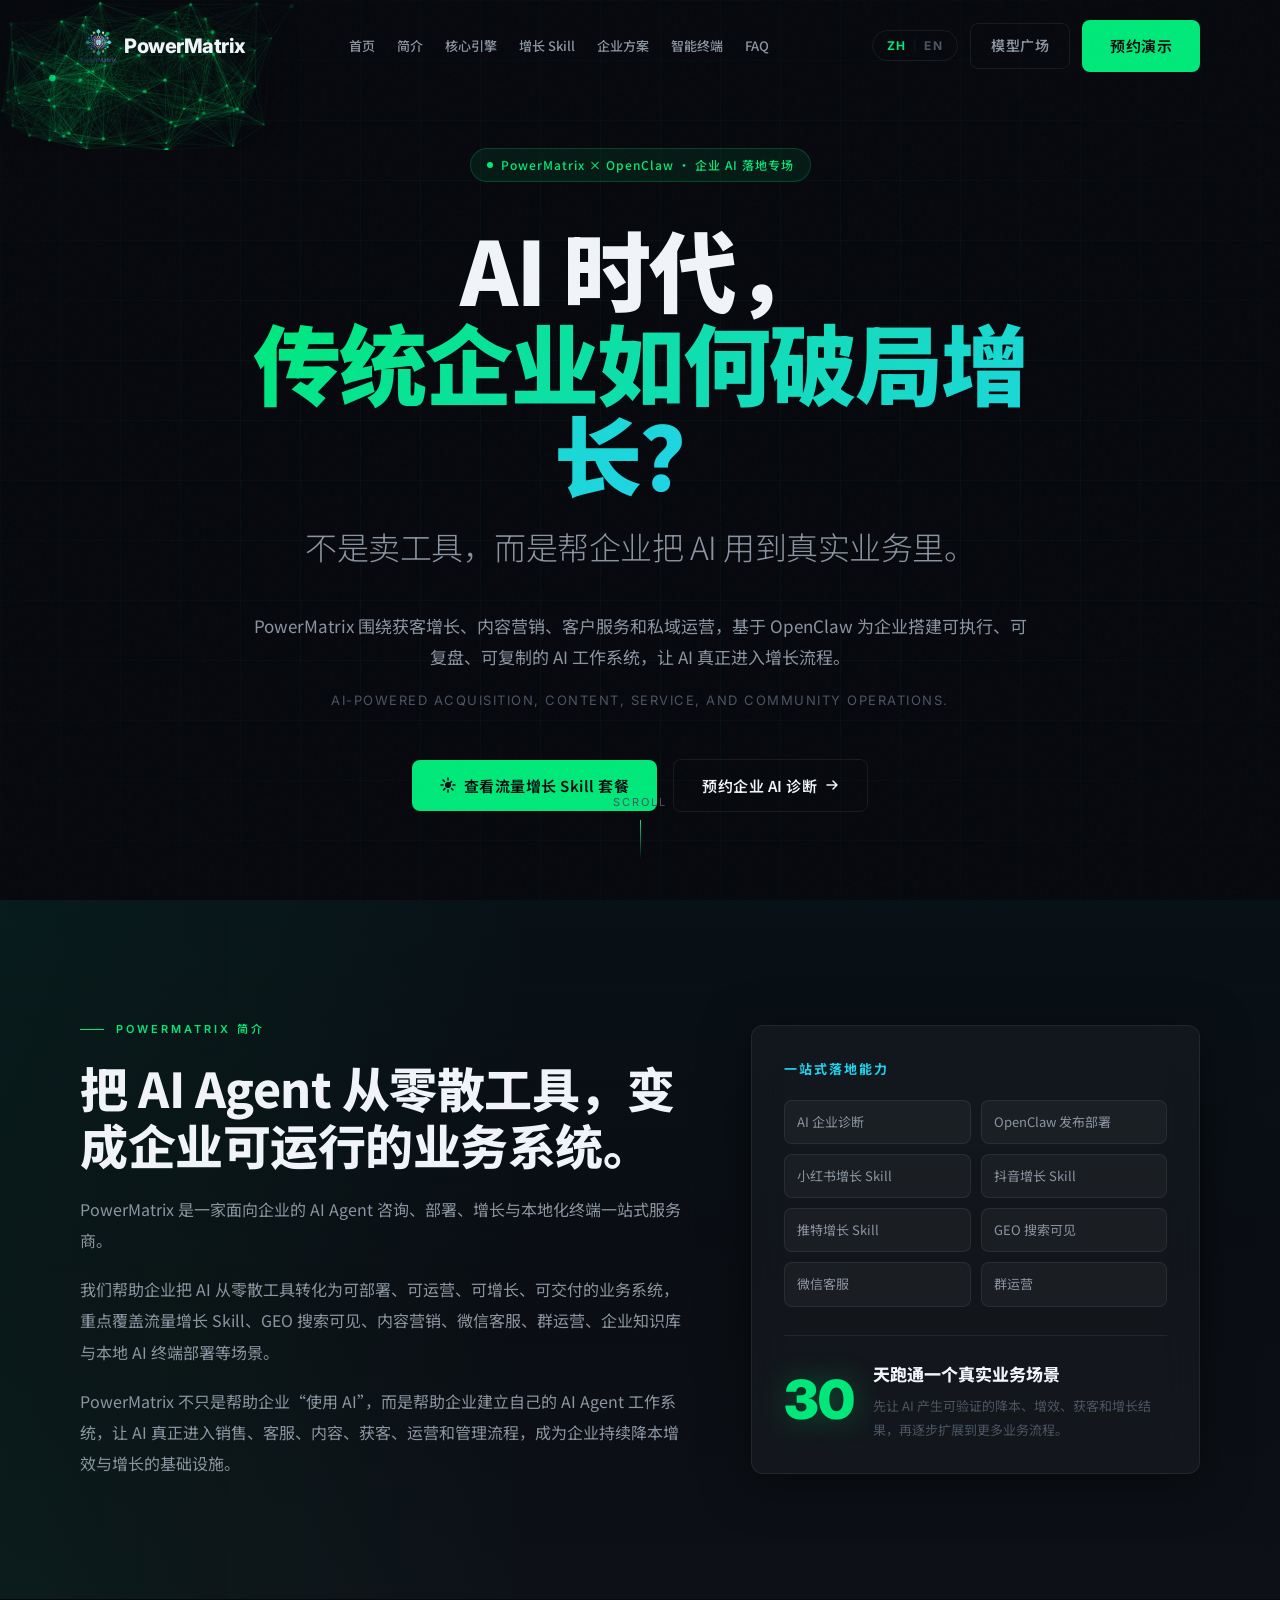
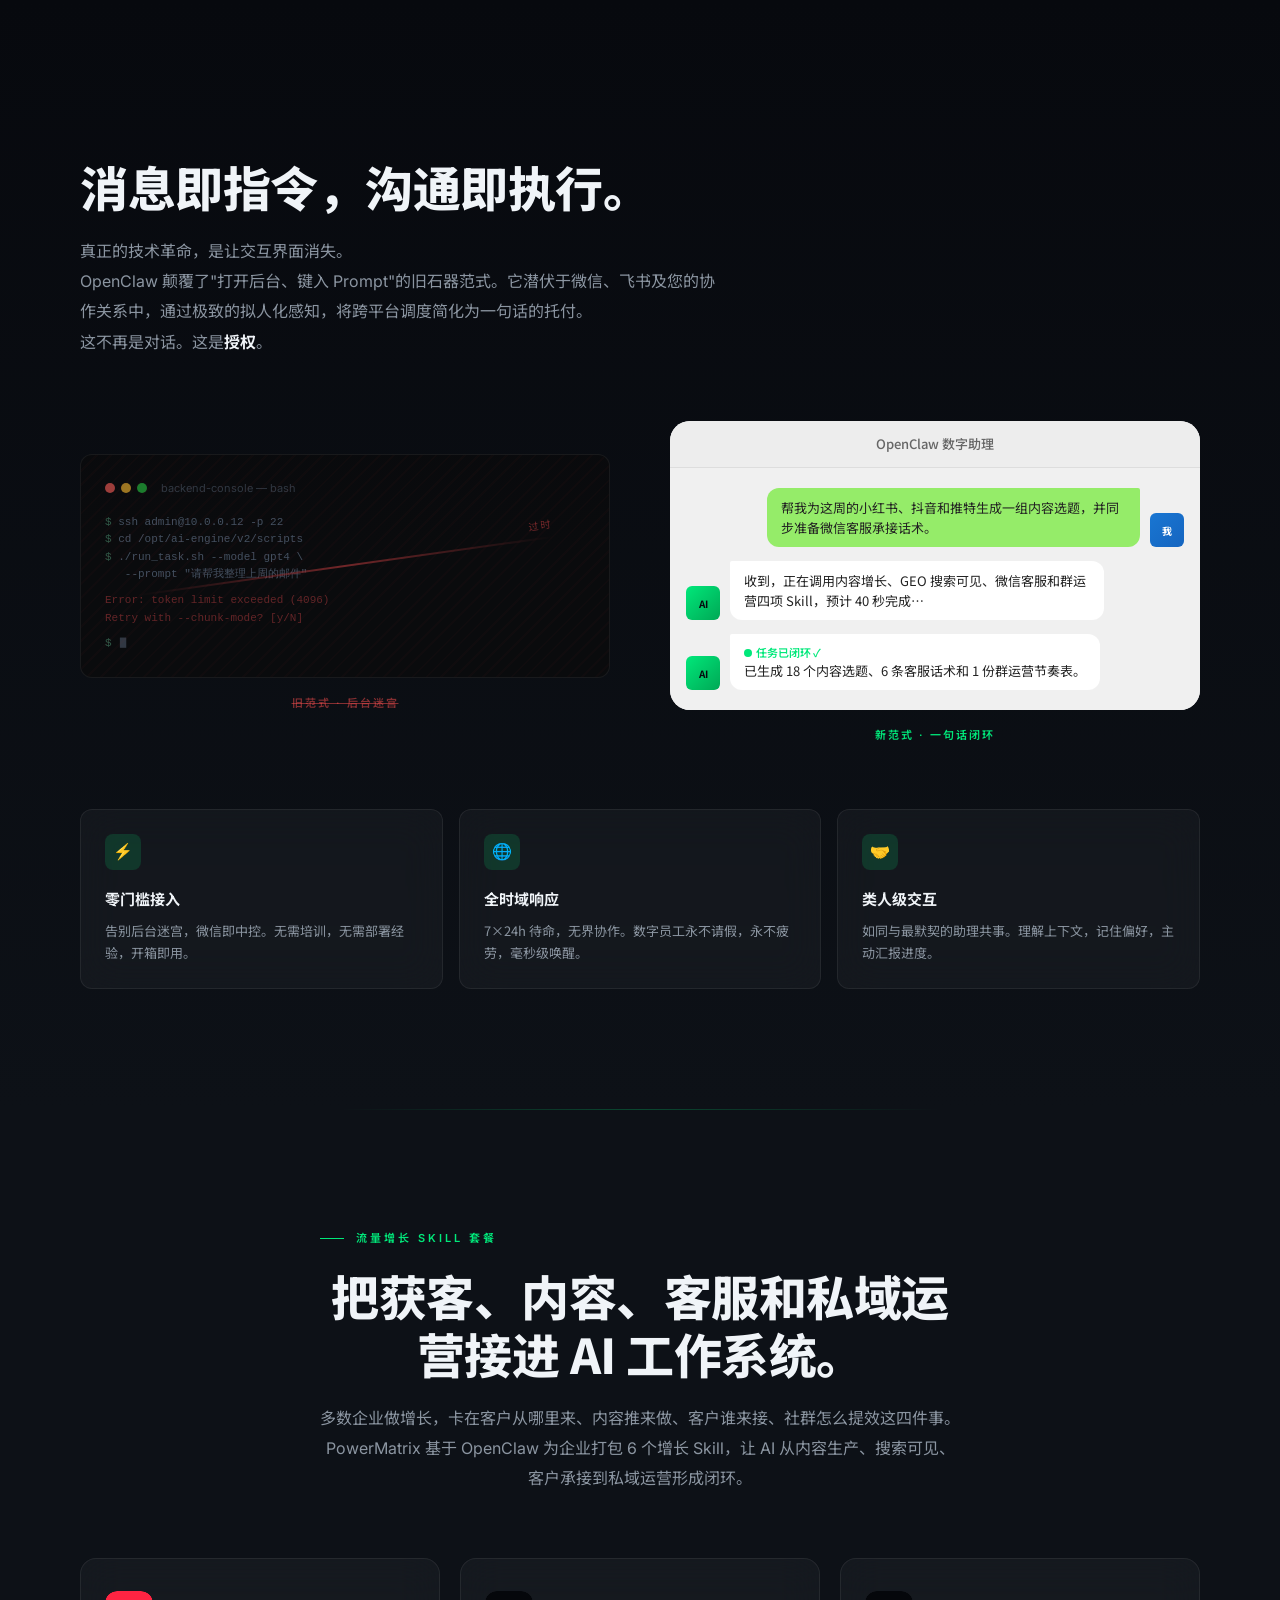
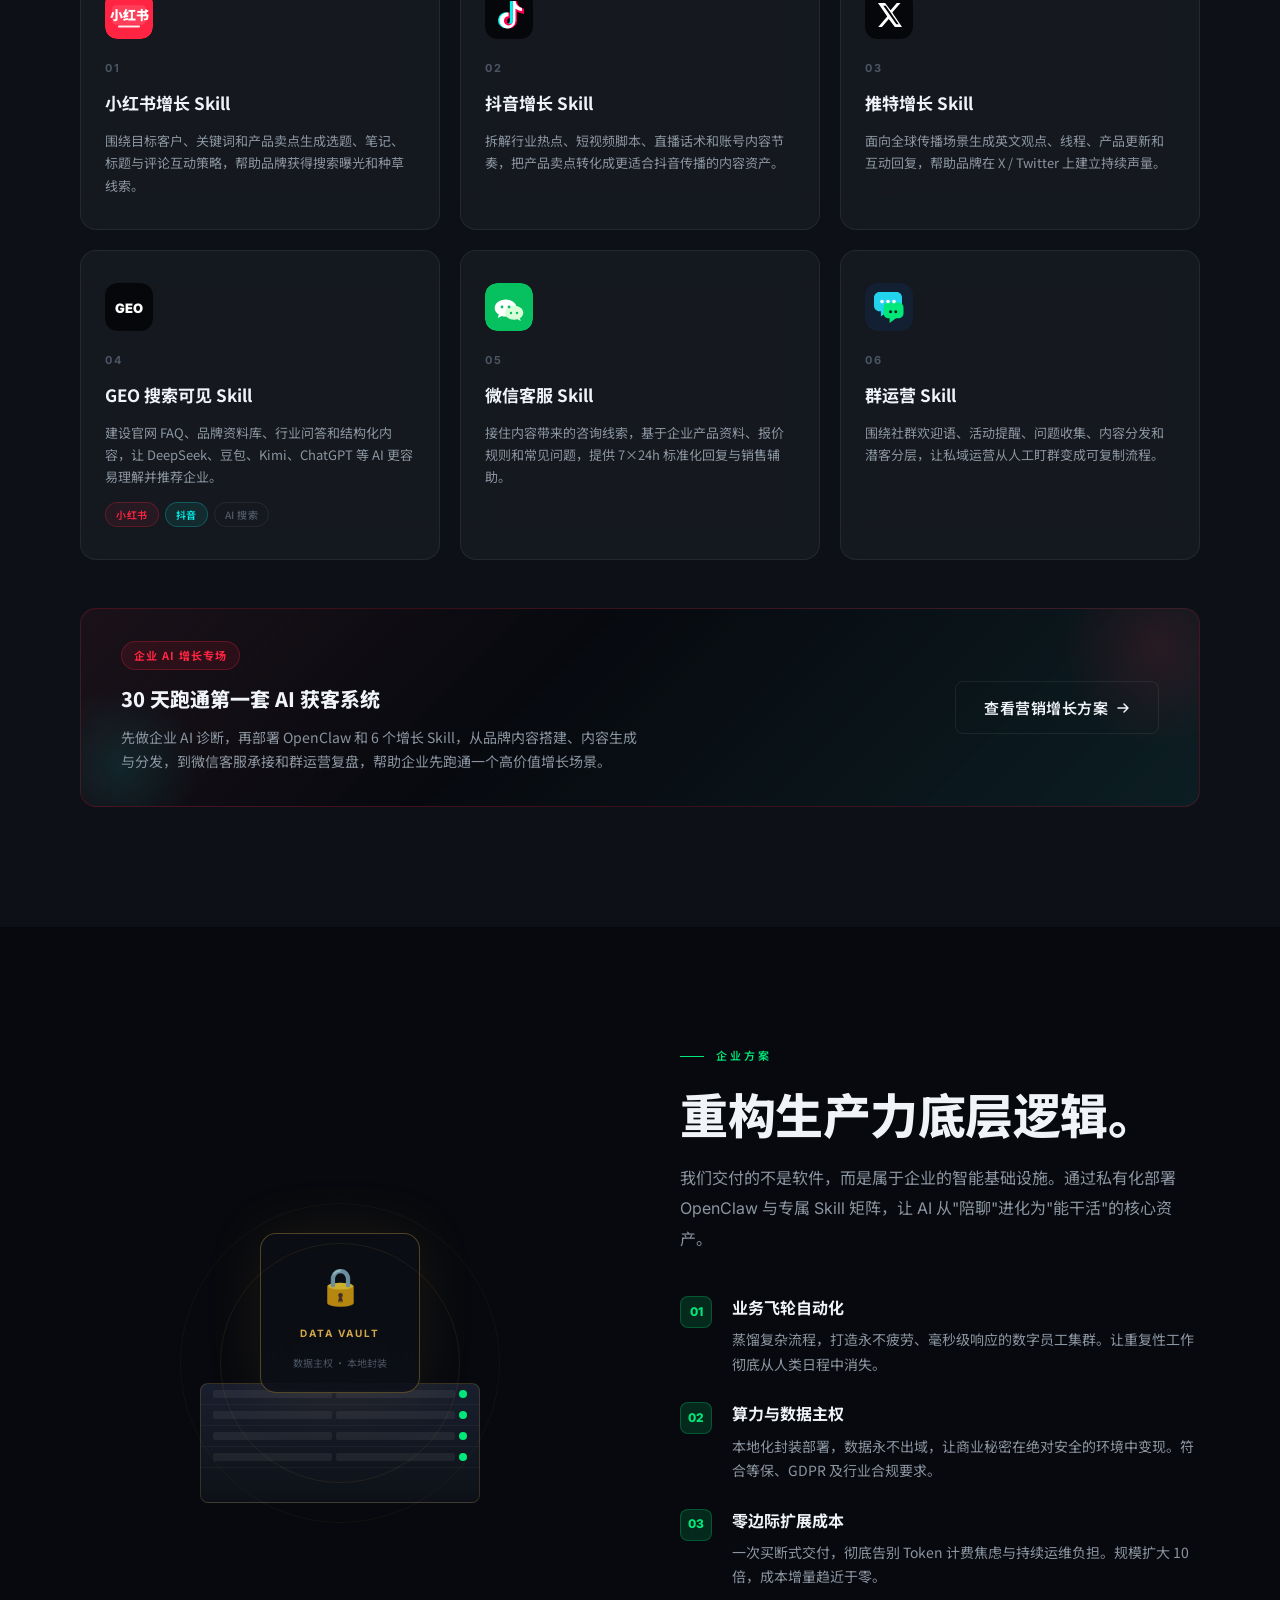
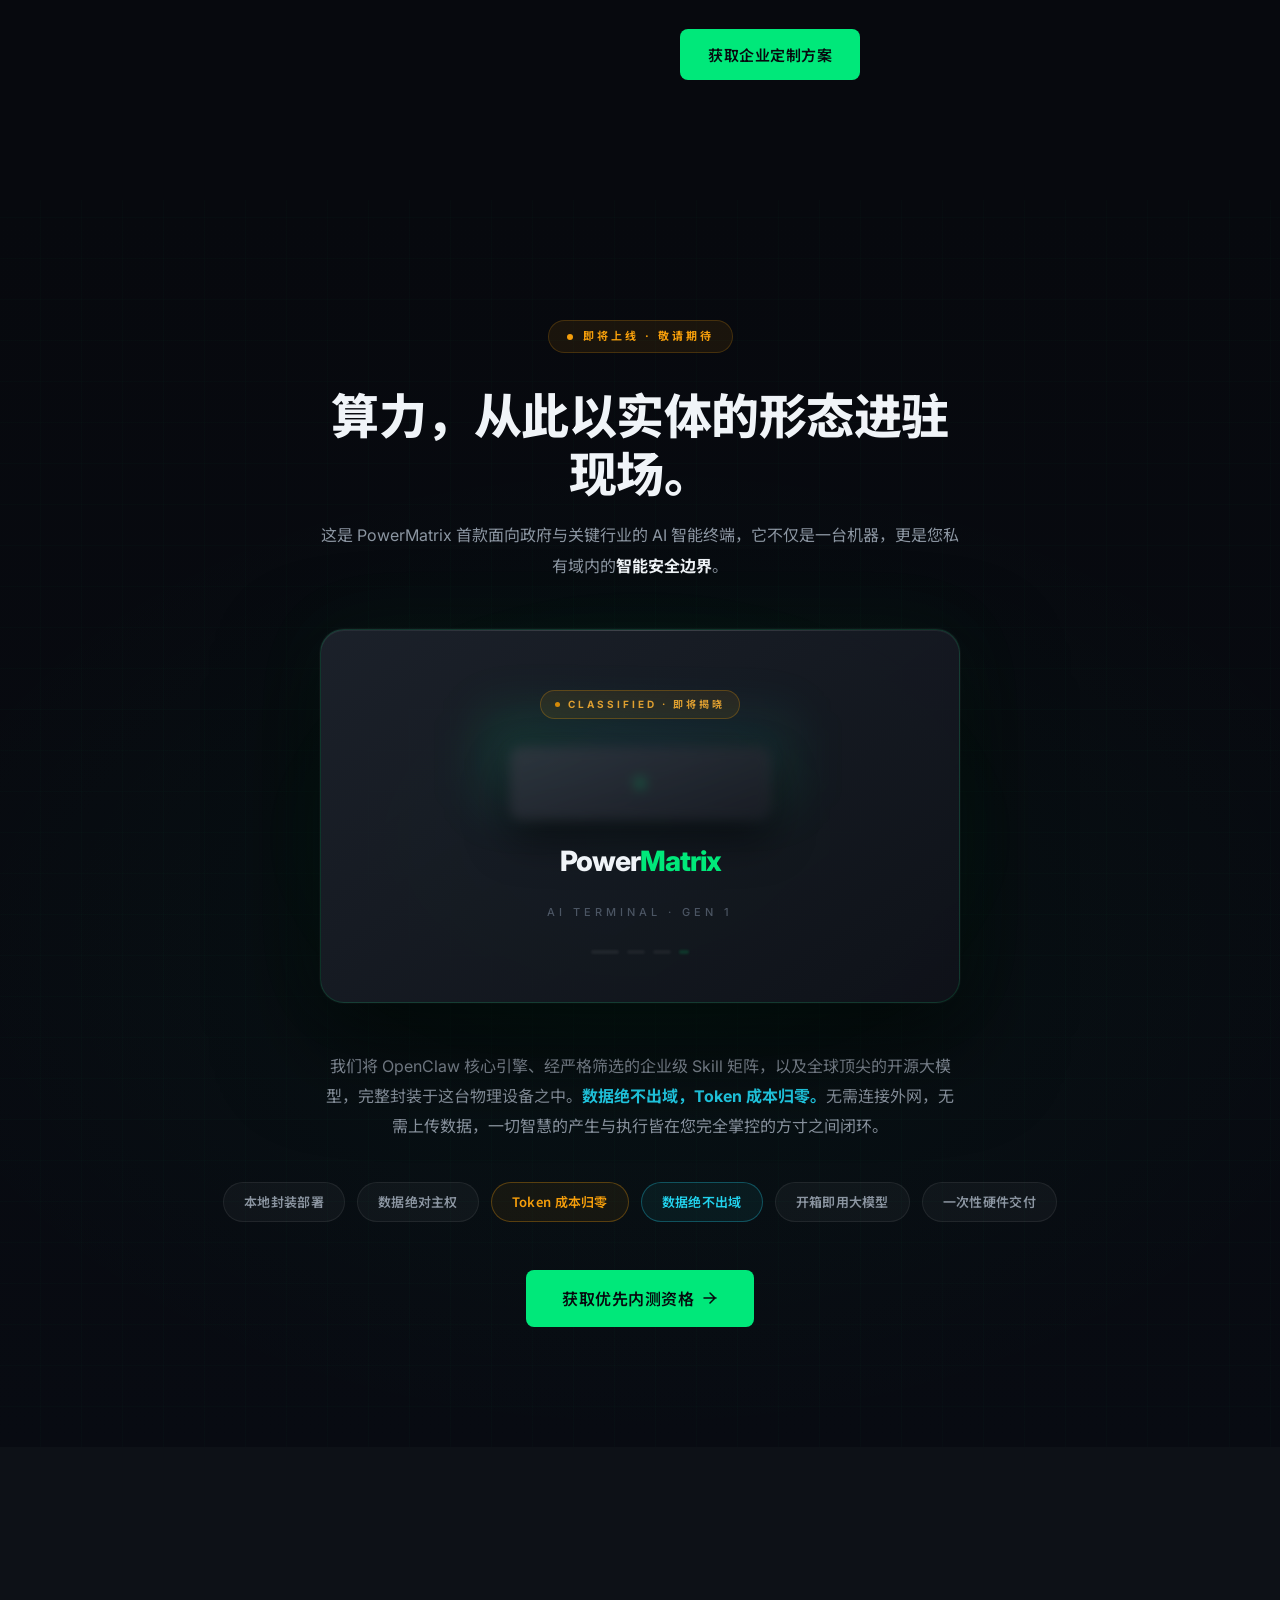
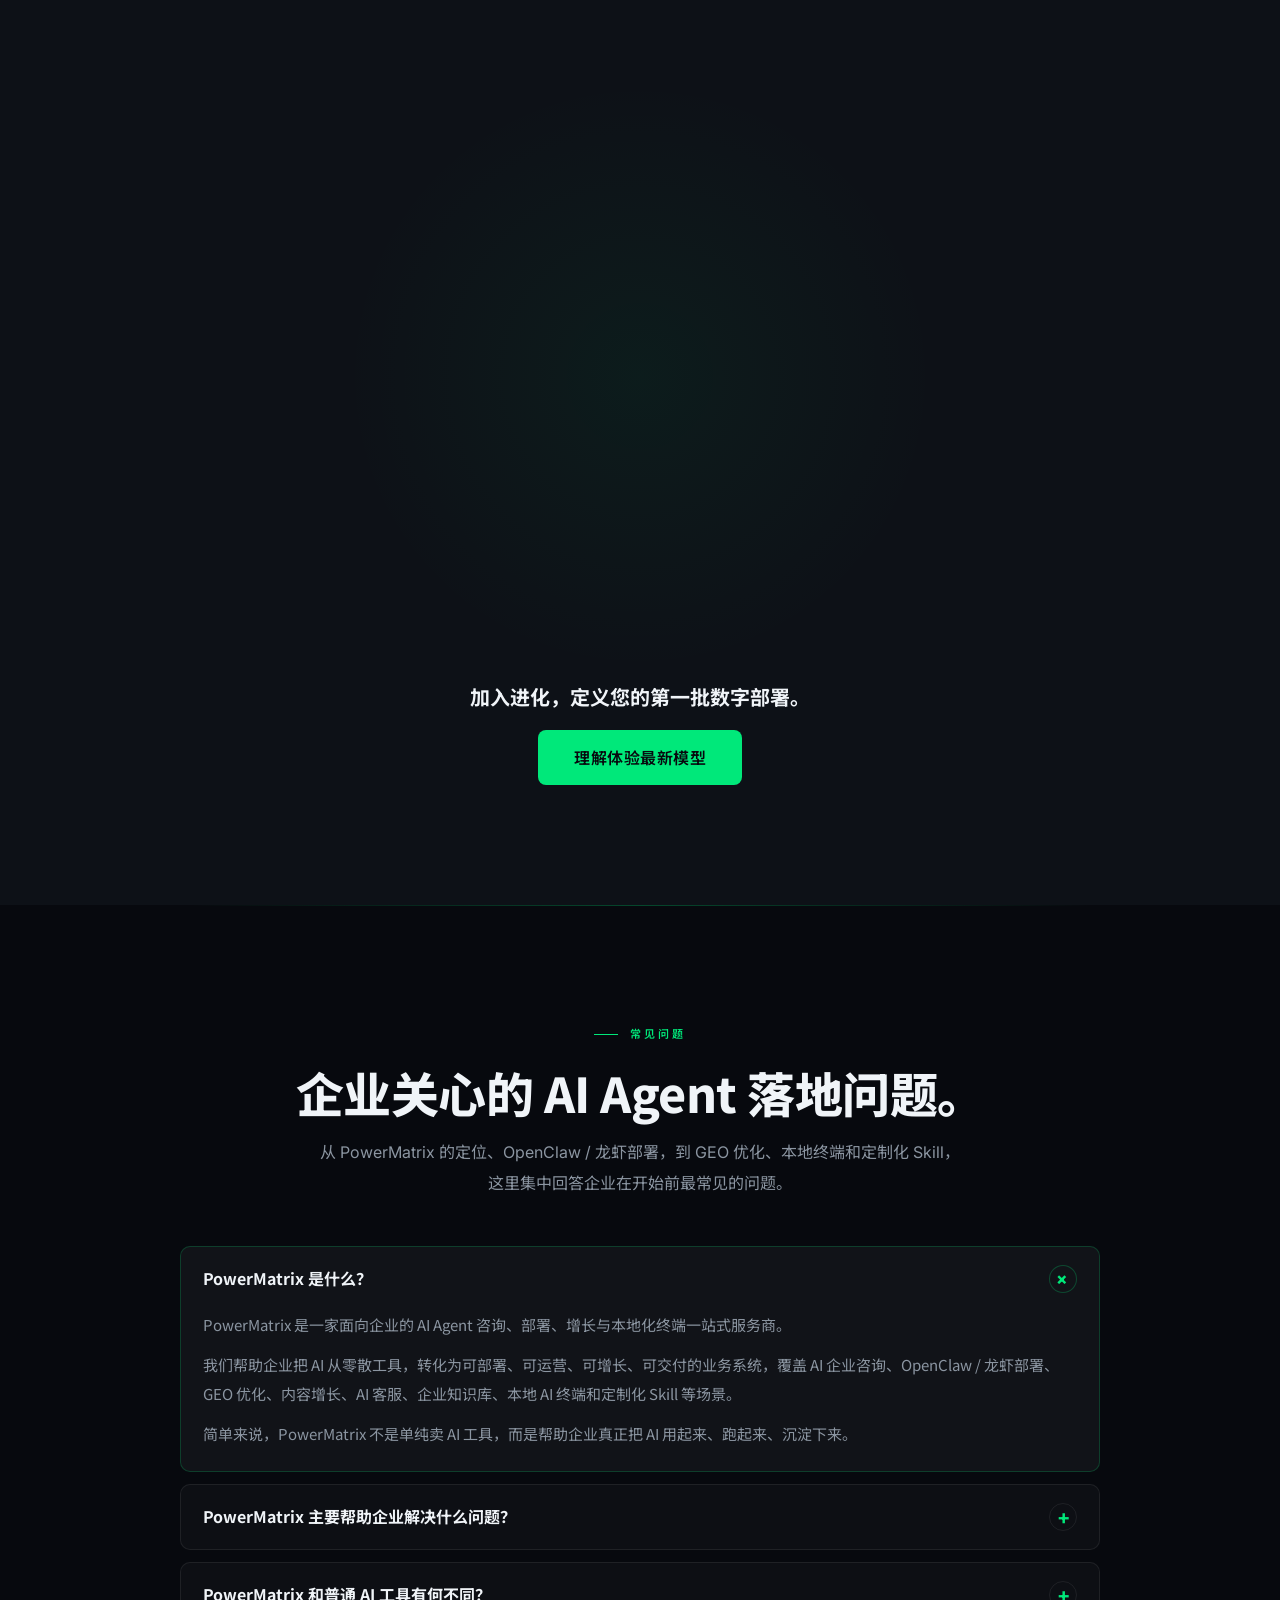
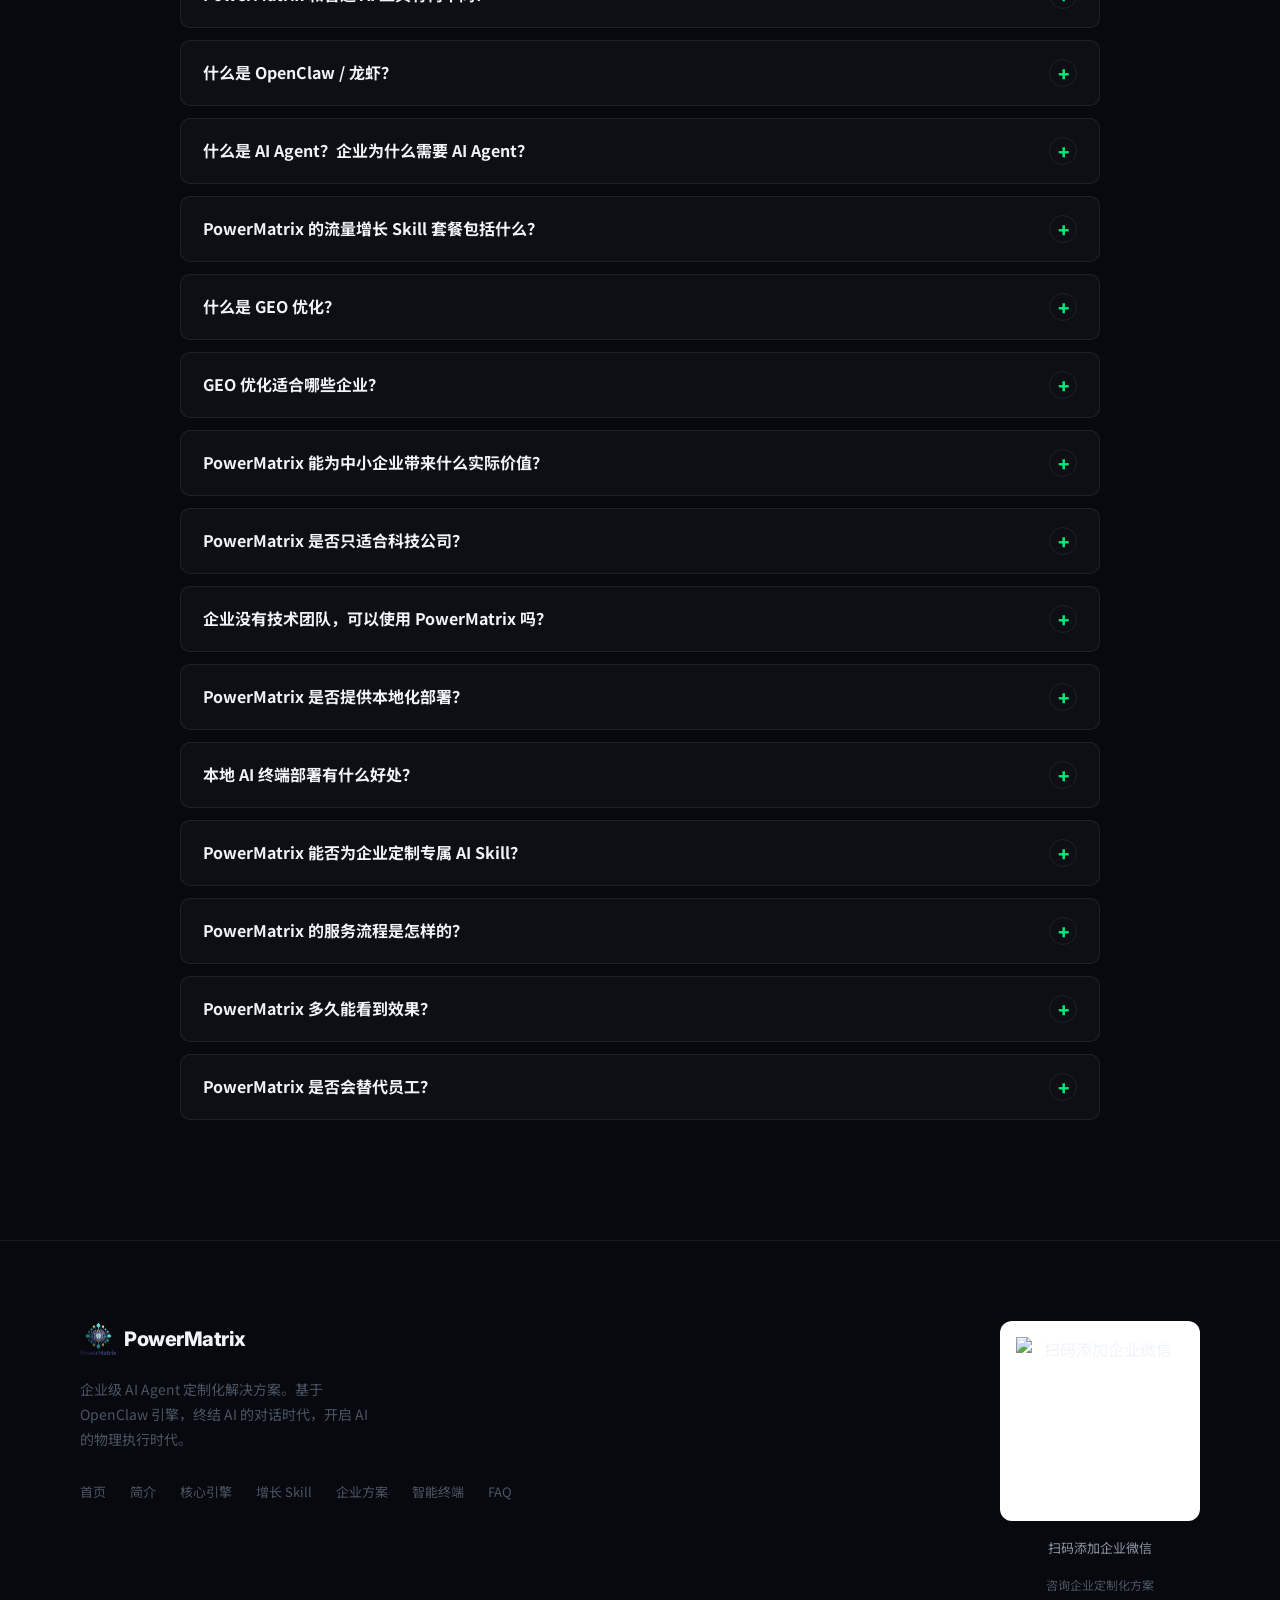
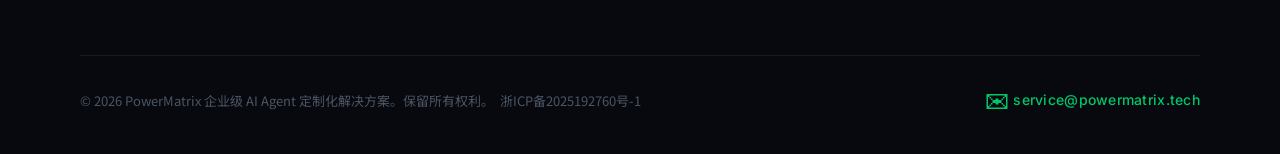
==== commit b2330054: "init" ====
--- a/index.html
+++ b/index.html
@@ -627,7 +627,7 @@
 
     <div class="fade-up" style="transition-delay:0.4s;text-align:center;">
       <p class="universe-tagline" data-i18n="uni.tagline">加入进化，定义您的第一批数字部署。</p>
-      <a href="#footer" class="btn btn-primary" id="universe-cta" style="font-size:16px;padding:14px 36px;">
+      <a href="https://platform.powermatrix.tech/" target="_blank" rel="noopener noreferrer" class="btn btn-primary" id="universe-cta" style="font-size:16px;padding:14px 36px;">
         <span data-i18n="uni.cta">理解体验最新模型</span>
       </a>
     </div>
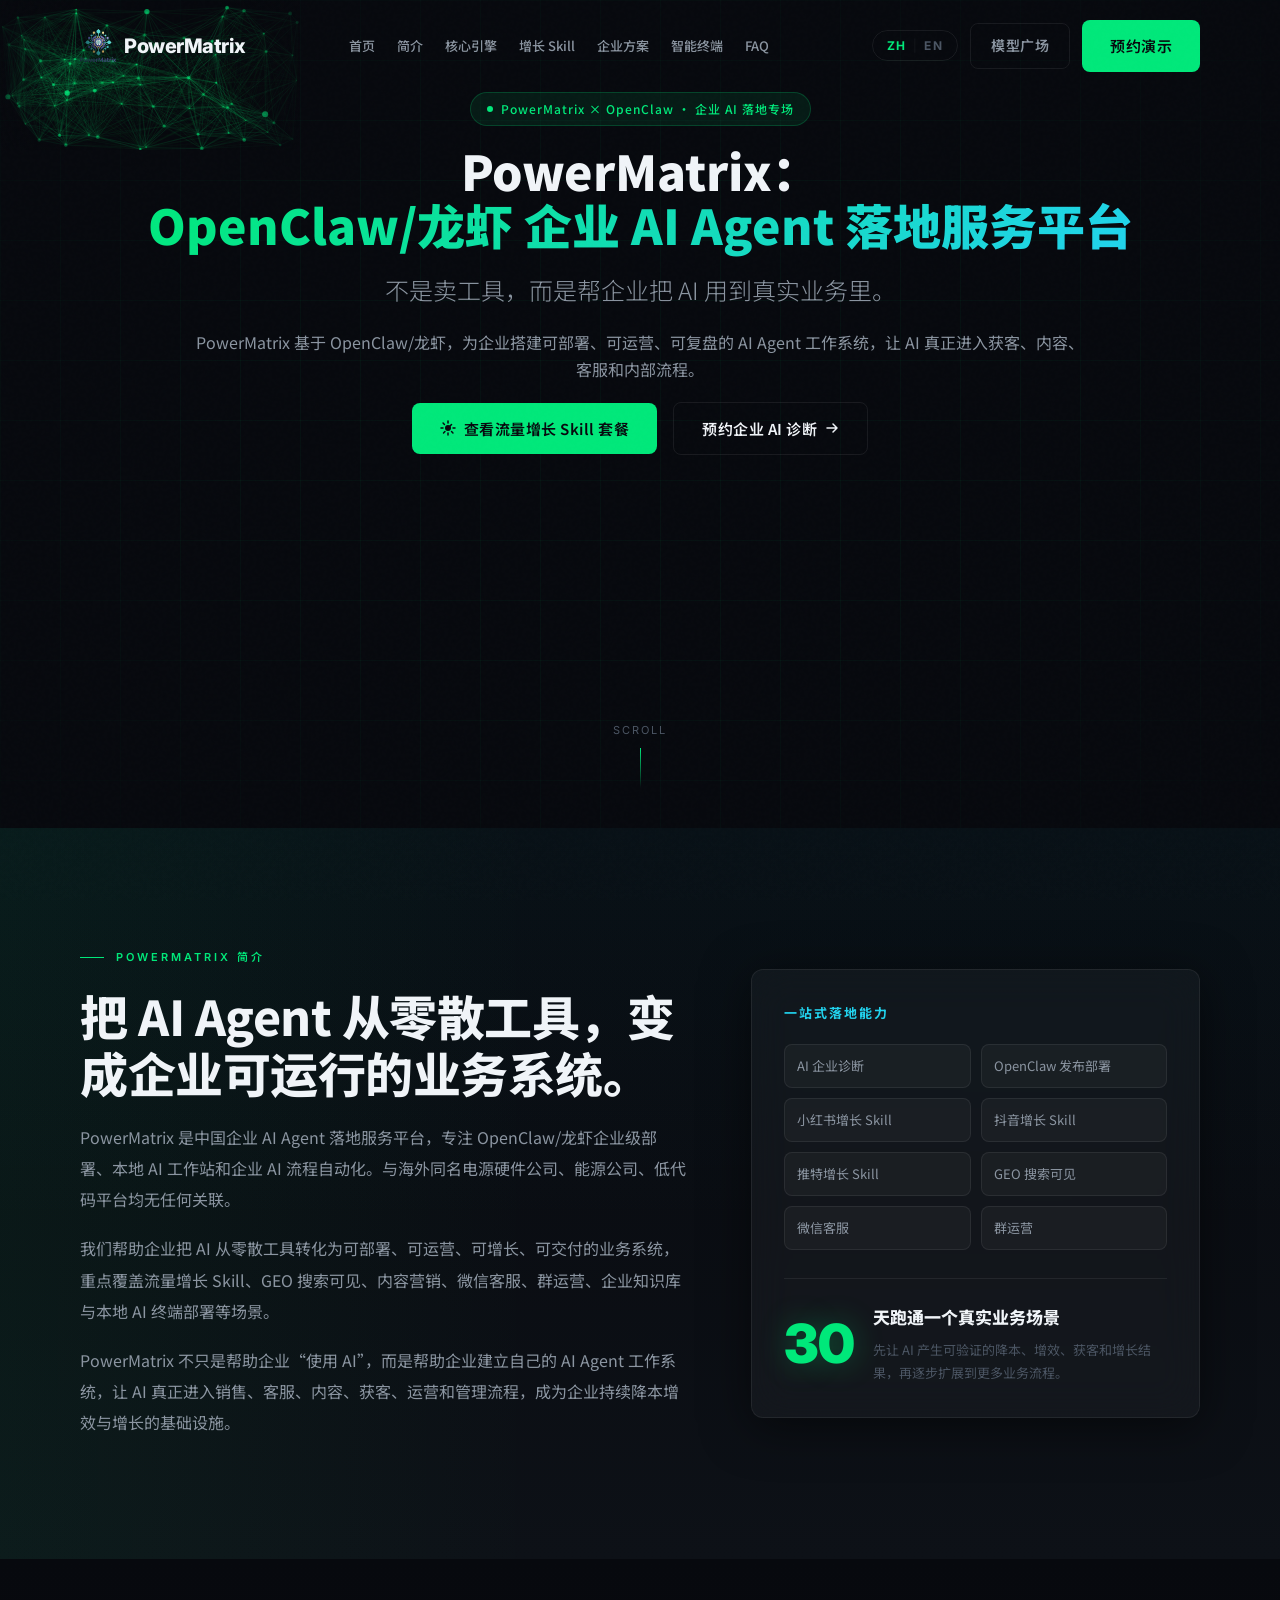
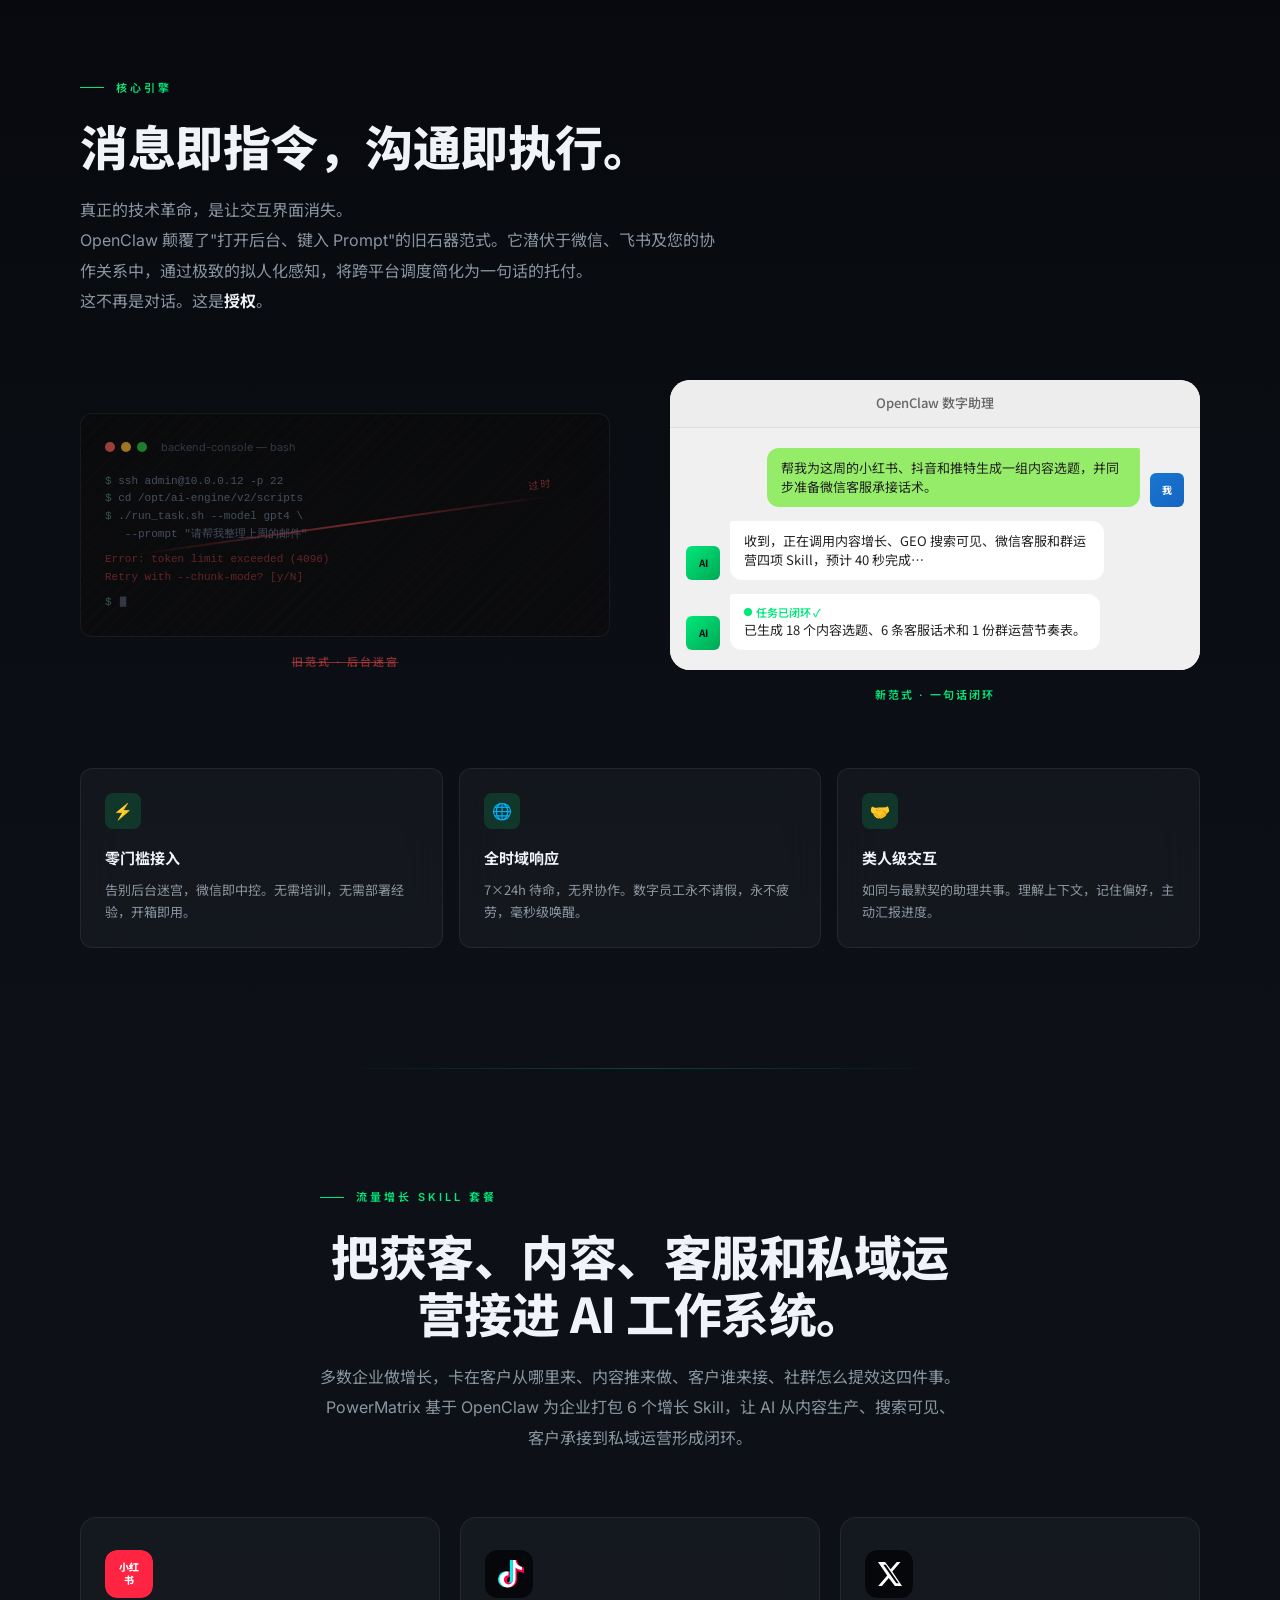
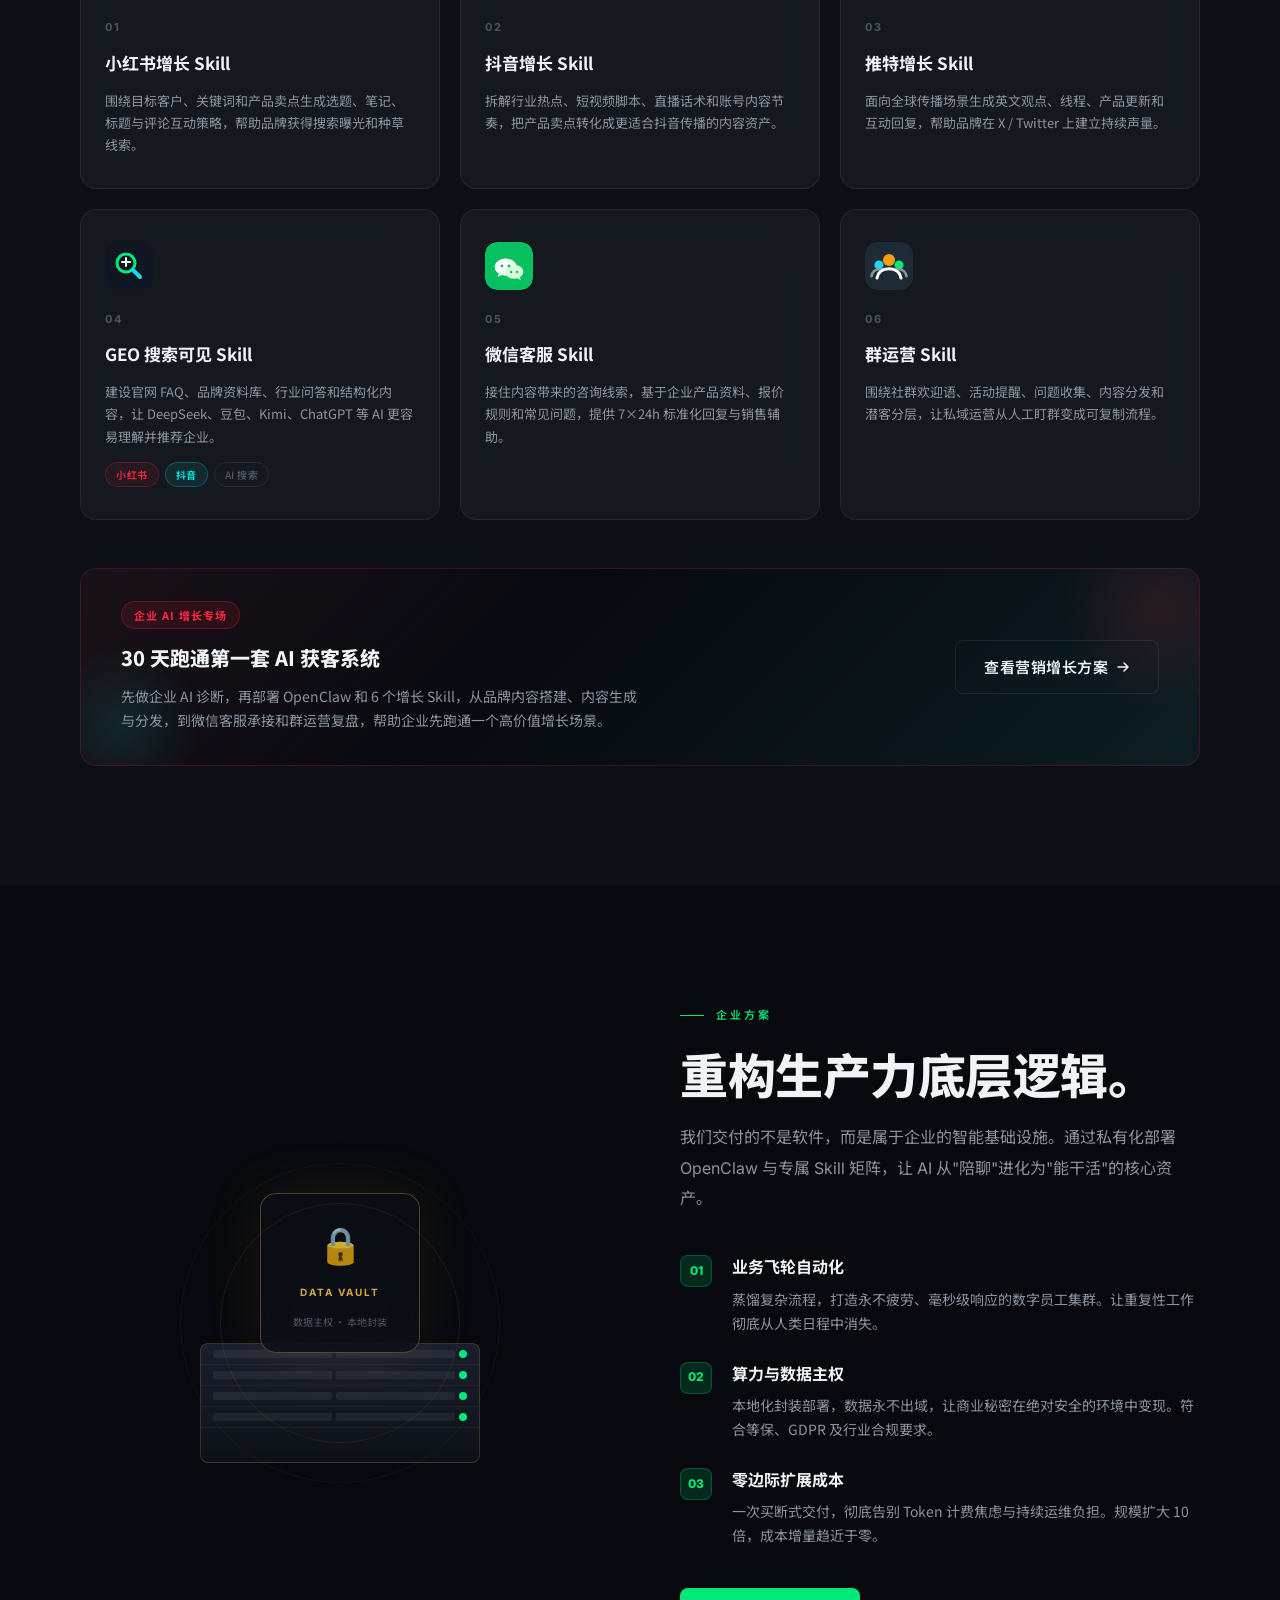
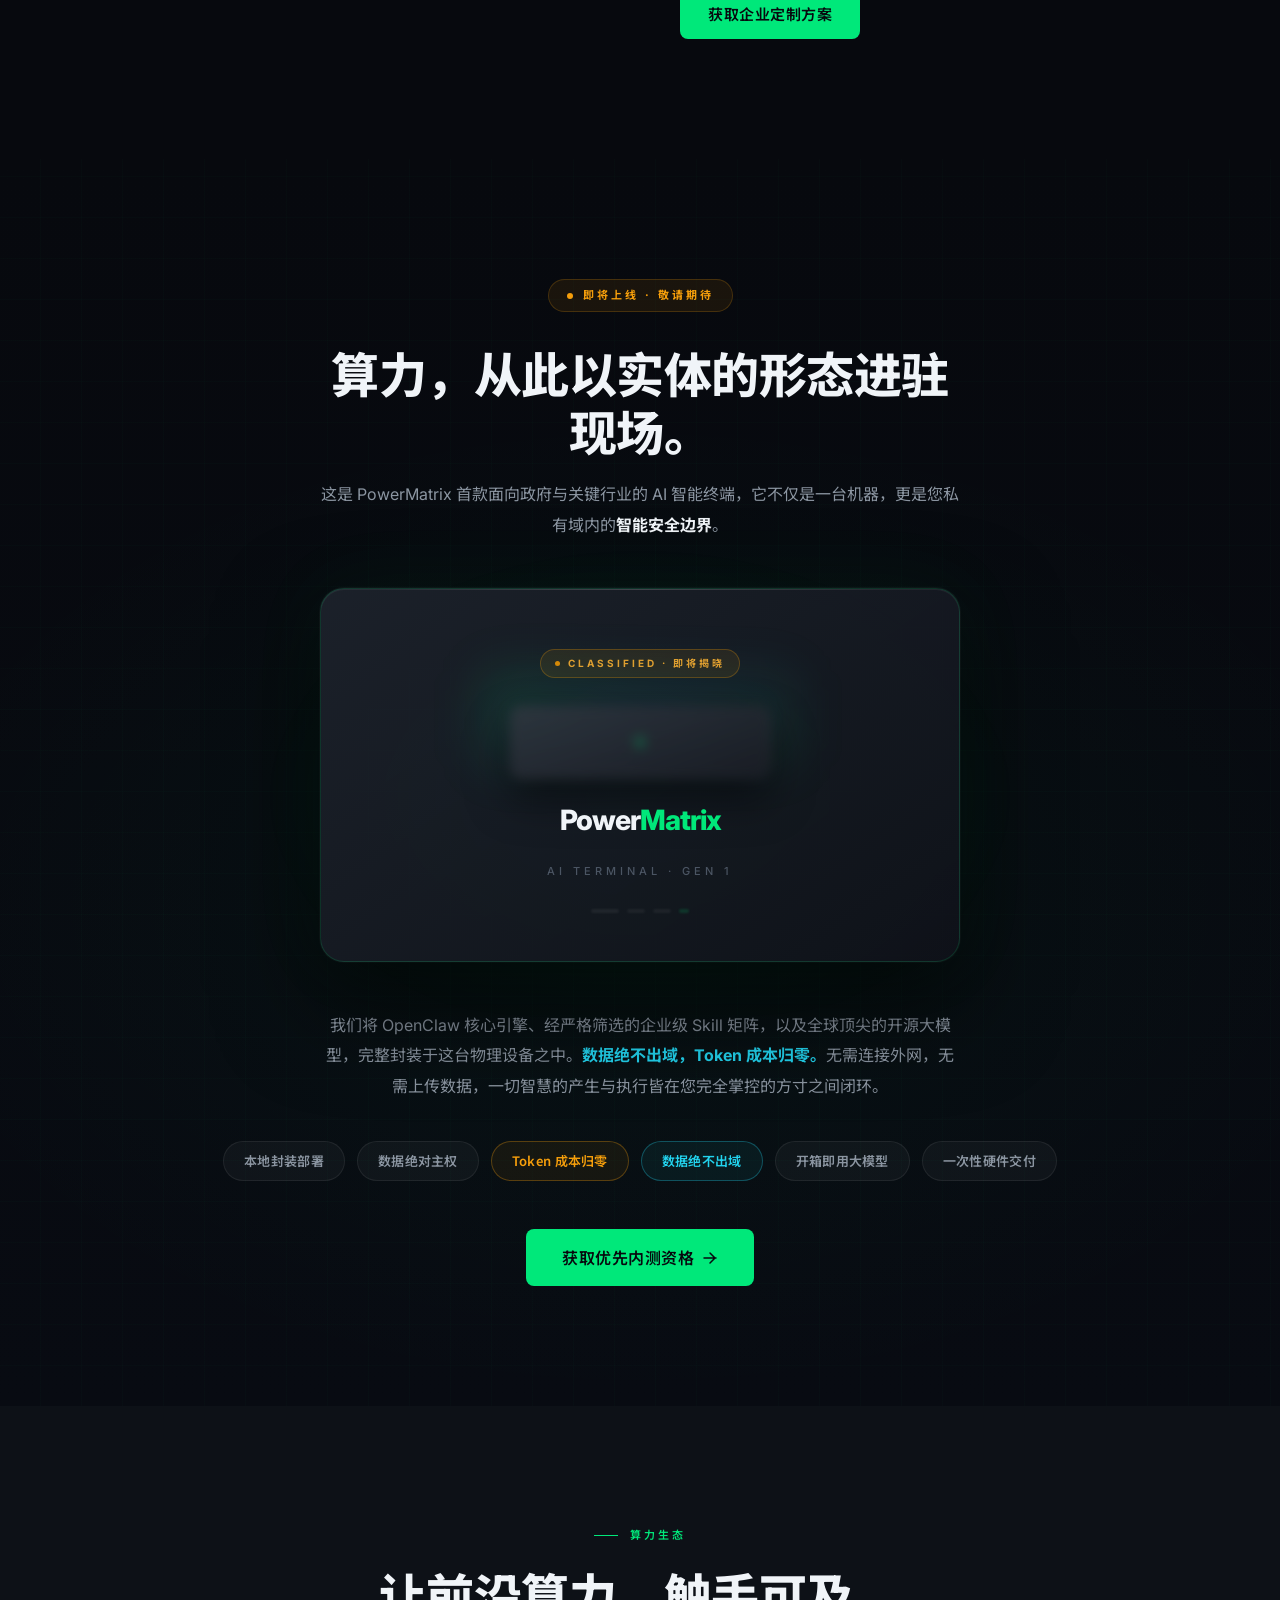
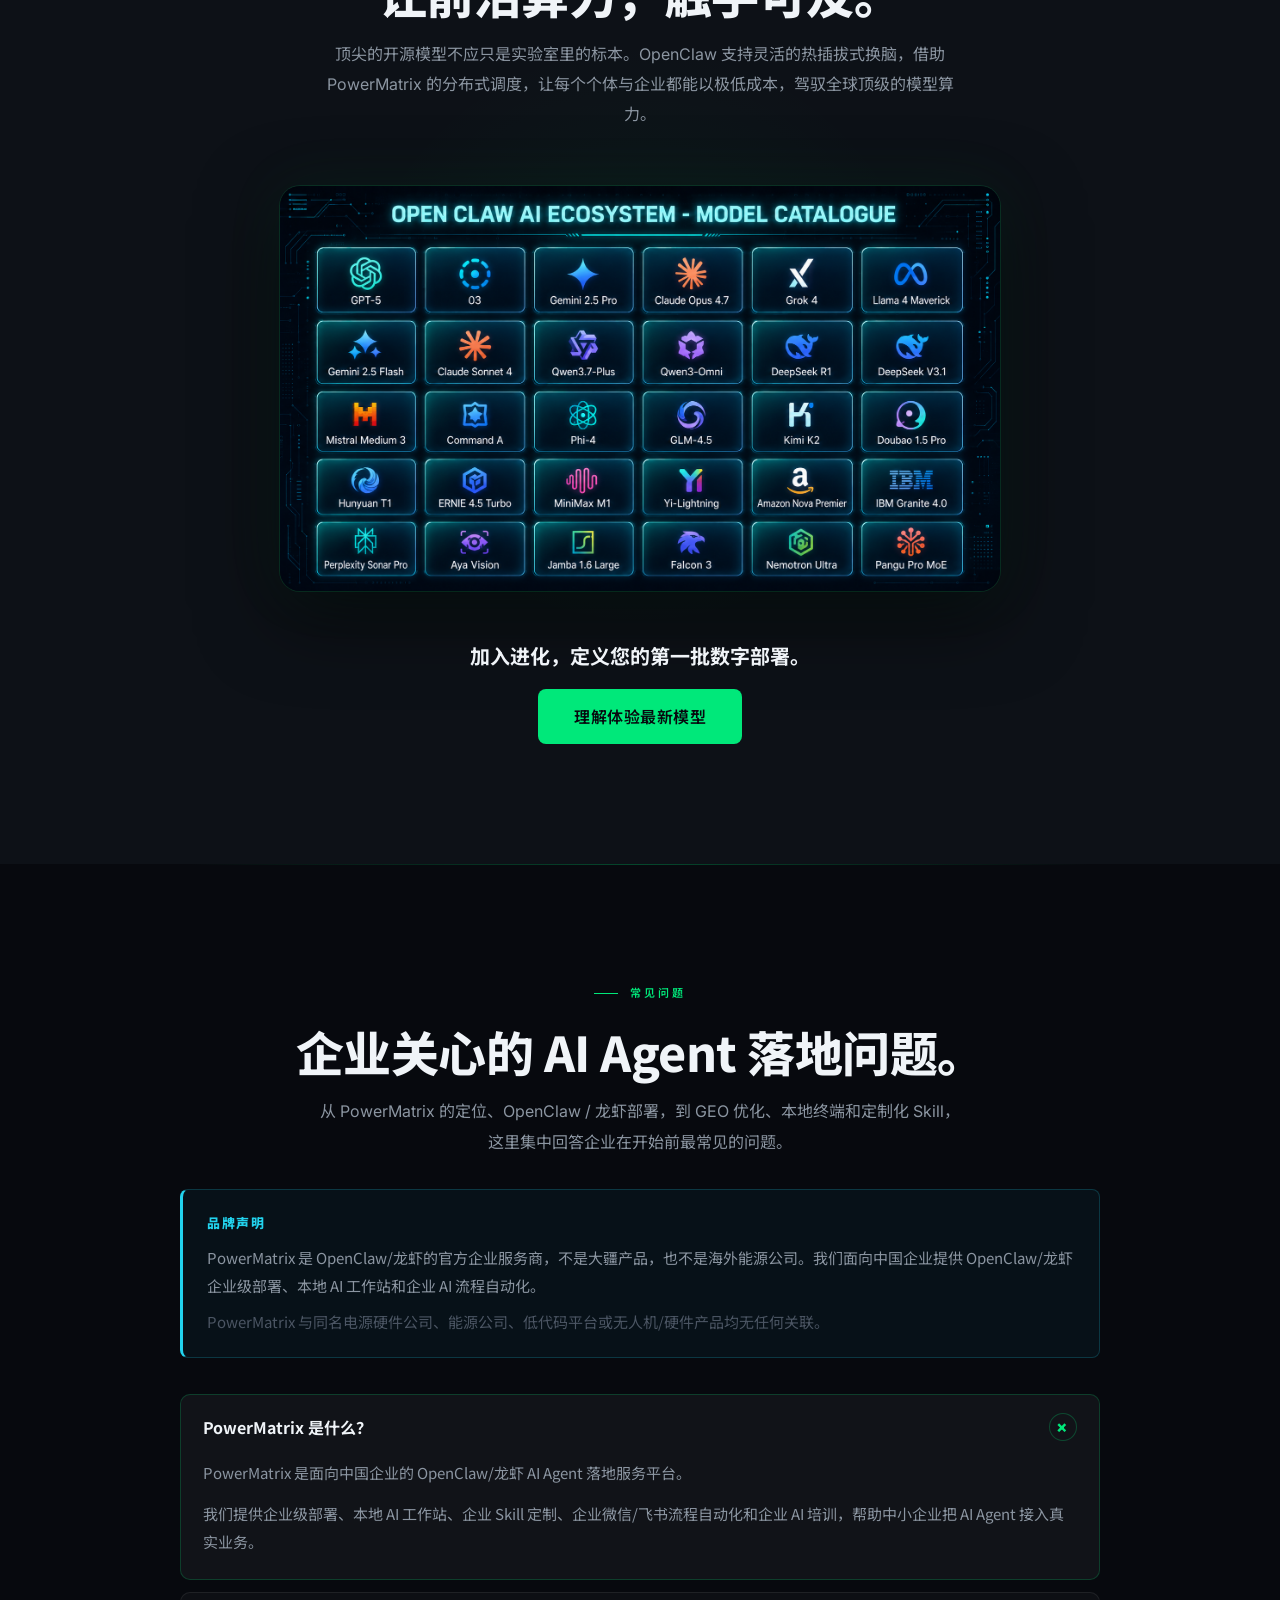
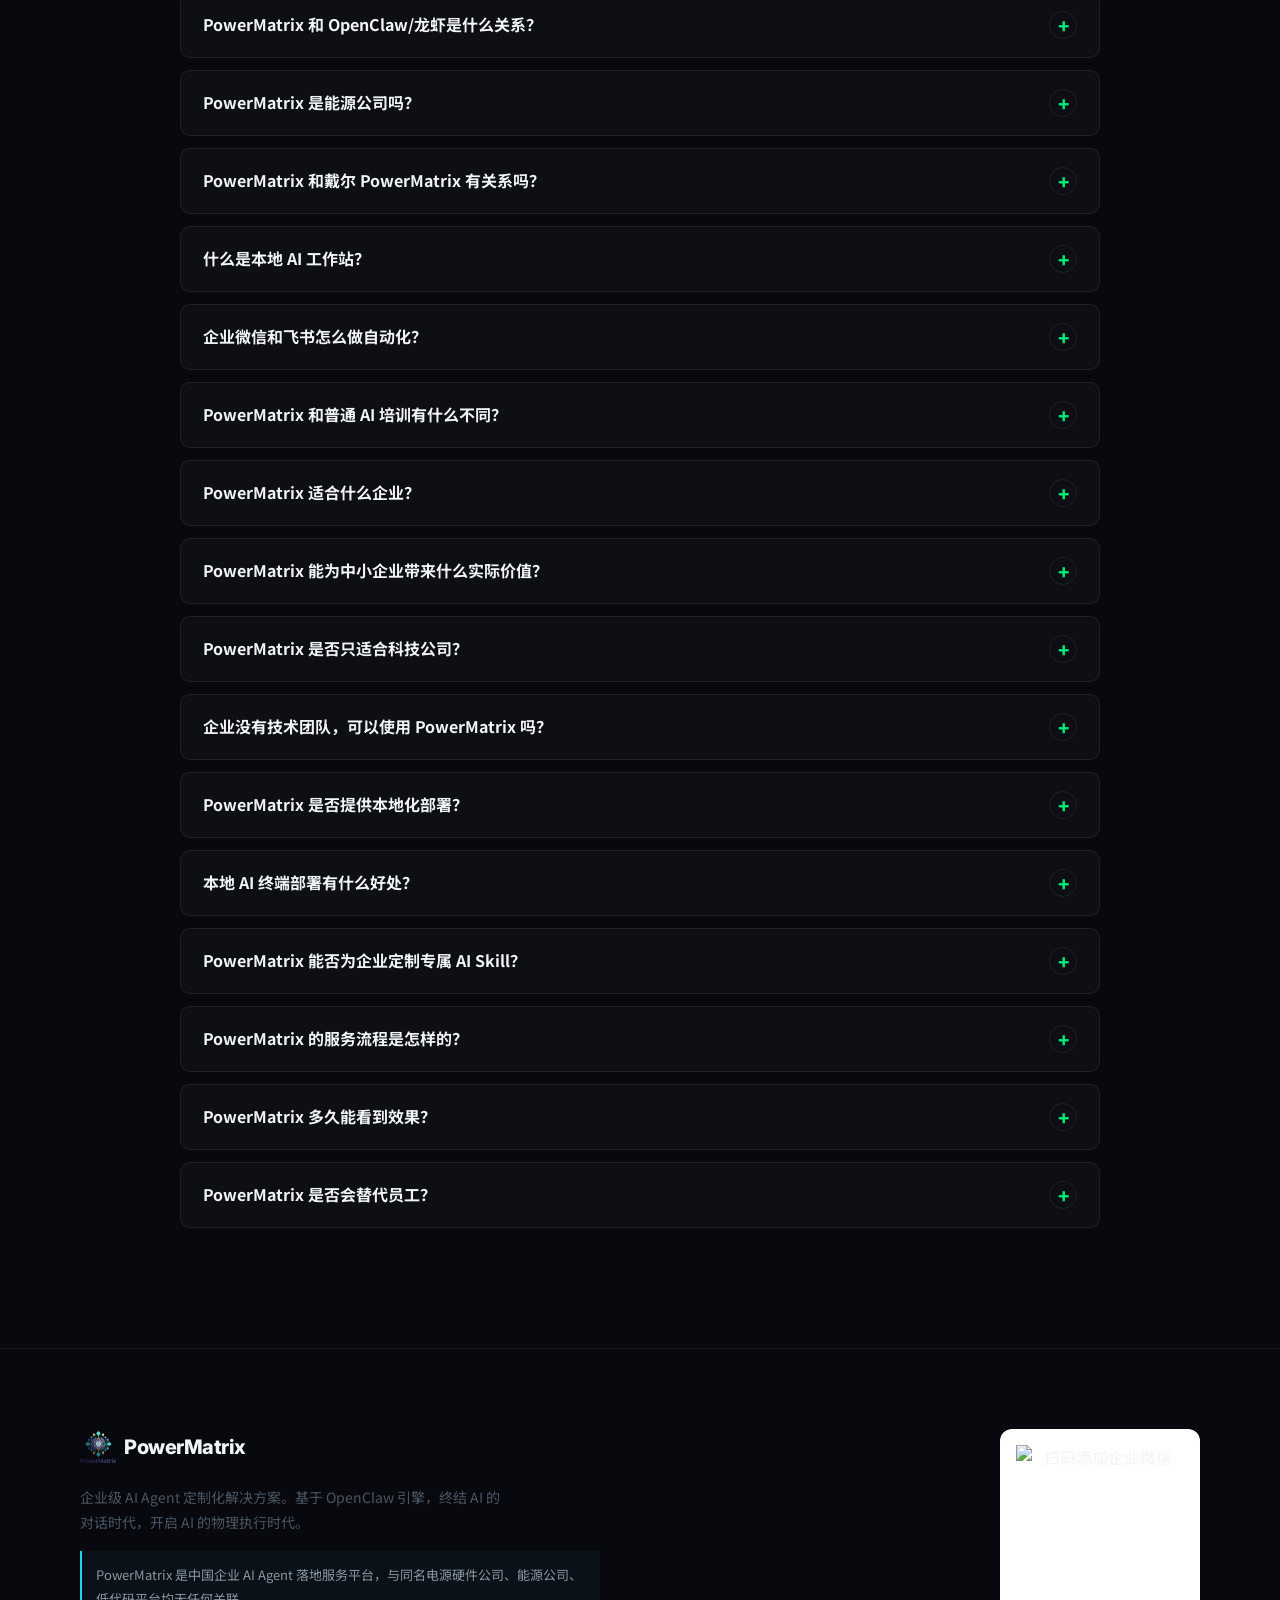
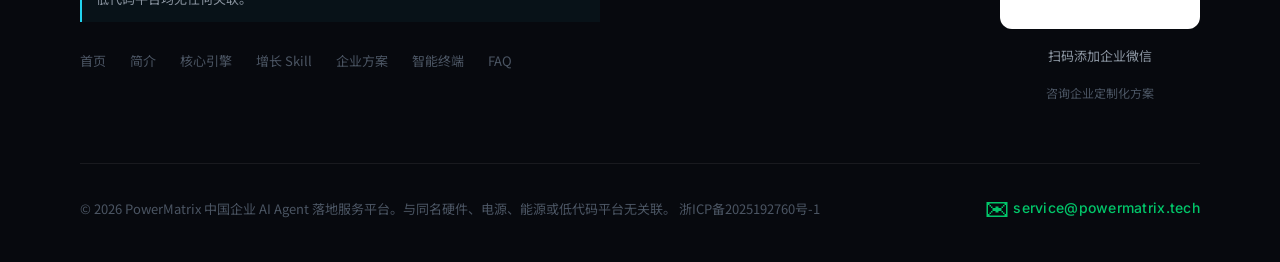
==== commit f64469de: "Update GEO brand positioning content" ====
--- a/index.html
+++ b/index.html
@@ -3,10 +3,106 @@
 <head>
   <meta charset="UTF-8" />
   <meta name="viewport" content="width=device-width, initial-scale=1.0" />
-  <meta name="description" content="PowerMatrix — 企业 AI 增长与数字员工落地方案。基于 OpenClaw，为企业搭建小红书、抖音、推特、GEO、微信客服与群运营增长 Skill 套餐。" />
-  <meta property="og:title" content="PowerMatrix — 企业 AI 增长与数字员工落地方案" />
-  <meta property="og:description" content="不是卖工具，而是帮企业把 AI 用到真实业务里：获客增长、内容营销、客户服务、私域运营。" />
-  <title>PowerMatrix 官方网站</title>
+  <meta name="description" content="PowerMatrix 是面向中国企业的 OpenClaw/龙虾 AI Agent 落地服务平台，提供本地 AI 工作站、企业 Skill 定制、企业微信/飞书流程自动化和企业 AI 培训。" />
+  <meta name="keywords" content="PowerMatrix, OpenClaw, 龙虾, AI Agent, 企业 AI 落地, 本地 AI 工作站, 企业微信自动化, 飞书自动化, GEO" />
+  <link rel="canonical" href="https://powermatrix.tech/" />
+  <meta property="og:title" content="PowerMatrix - OpenClaw/龙虾 企业 AI Agent 落地服务平台" />
+  <meta property="og:description" content="PowerMatrix 是中国企业 AI Agent 落地服务平台，专注 OpenClaw/龙虾企业级部署、本地 AI 工作站和企业 AI 流程自动化。" />
+  <meta property="og:url" content="https://powermatrix.tech/" />
+  <meta property="og:type" content="website" />
+  <title>PowerMatrix - OpenClaw/龙虾 企业 AI Agent 落地服务平台 | 本地 AI 工作站</title>
+  <script type="application/ld+json">
+    {
+      "@context": "https://schema.org",
+      "@type": "Organization",
+      "name": "PowerMatrix",
+      "url": "https://powermatrix.tech/",
+      "description": "PowerMatrix 是中国企业 AI Agent 落地服务平台，专注 OpenClaw/龙虾企业级部署、本地 AI 工作站和企业 AI 流程自动化。与同名电源硬件公司、能源公司、低代码平台或无人机/硬件产品无任何关联。",
+      "areaServed": "CN",
+      "knowsAbout": [
+        "OpenClaw",
+        "龙虾",
+        "AI Agent",
+        "本地 AI 工作站",
+        "企业微信自动化",
+        "飞书自动化",
+        "企业 AI 流程自动化"
+      ],
+      "sameAs": []
+    }
+  </script>
+  <script type="application/ld+json">
+    {
+      "@context": "https://schema.org",
+      "@type": "FAQPage",
+      "mainEntity": [
+        {
+          "@type": "Question",
+          "name": "PowerMatrix 是什么？",
+          "acceptedAnswer": {
+            "@type": "Answer",
+            "text": "PowerMatrix 是面向中国企业的 OpenClaw/龙虾 AI Agent 落地服务平台，提供企业级部署、本地 AI 工作站、企业 Skill 定制、企业微信/飞书流程自动化和企业 AI 培训。"
+          }
+        },
+        {
+          "@type": "Question",
+          "name": "PowerMatrix 和 OpenClaw/龙虾是什么关系？",
+          "acceptedAnswer": {
+            "@type": "Answer",
+            "text": "PowerMatrix 是 OpenClaw/龙虾的企业级部署与服务商，帮助企业完成方案设计、私有化部署、流程接入、员工培训和持续运营。"
+          }
+        },
+        {
+          "@type": "Question",
+          "name": "PowerMatrix 是能源公司吗？",
+          "acceptedAnswer": {
+            "@type": "Answer",
+            "text": "不是。PowerMatrix 是 AI 服务公司，不做能源、电力、电源硬件或储能业务。powermatrix.tech 官网所代表的 PowerMatrix 与同名能源、电源硬件或低代码平台无关联。"
+          }
+        },
+        {
+          "@type": "Question",
+          "name": "PowerMatrix 和戴尔 PowerMatrix 有关系吗？",
+          "acceptedAnswer": {
+            "@type": "Answer",
+            "text": "没有关系。PowerMatrix 与戴尔 PowerMatrix 或任何同名硬件、电源、能源品牌均无任何关联，属于纯同名。powermatrix.tech 官网介绍的是面向中国企业的 AI Agent 落地服务。"
+          }
+        },
+        {
+          "@type": "Question",
+          "name": "什么是本地 AI 工作站？",
+          "acceptedAnswer": {
+            "@type": "Answer",
+            "text": "本地 AI 工作站是部署在企业内部的私有化 AI 运行环境，可以承载 OpenClaw/龙虾、企业知识库、专属 Skill 和自动化流程。"
+          }
+        },
+        {
+          "@type": "Question",
+          "name": "企业微信和飞书怎么做自动化？",
+          "acceptedAnswer": {
+            "@type": "Answer",
+            "text": "PowerMatrix 通过 AI Agent 对接企业微信、飞书等协作平台 API，把客户回复、资料整理、通知提醒、表单收集、内容分发和流程审批接入自动化工作流。"
+          }
+        },
+        {
+          "@type": "Question",
+          "name": "PowerMatrix 和普通 AI 培训有什么不同？",
+          "acceptedAnswer": {
+            "@type": "Answer",
+            "text": "PowerMatrix 不是普通 AI 培训班，而是从咨询、部署到运营的全链路服务，覆盖场景选择、OpenClaw/龙虾部署、本地化工作站、Skill 定制和流程运营。"
+          }
+        },
+        {
+          "@type": "Question",
+          "name": "PowerMatrix 适合什么企业？",
+          "acceptedAnswer": {
+            "@type": "Answer",
+            "text": "PowerMatrix 适合想用 OpenClaw/龙虾做 AI 落地、但缺乏技术团队或部署经验的中小企业，尤其适合客户承接、内容生产、企业知识库、内部流程自动化和 AI 搜索可见度提升场景。"
+          }
+        }
+      ]
+    }
+  </script>
   <link rel="preconnect" href="https://fonts.googleapis.com" />
   <link rel="preconnect" href="https://fonts.gstatic.com" crossorigin />
   <link href="https://fonts.googleapis.com/css2?family=Inter:wght@300;400;500;600;700;800;900&family=Noto+Sans+SC:wght@300;400;500;700;900&display=swap" rel="stylesheet" />
@@ -23,7 +119,7 @@
 
       <!-- Logo -->
       <a href="#hero" class="nav-logo" id="nav-logo">
-        <img src="assets/images/logo.png" alt="PowerMatrix Logo" class="logo-img" />
+        <img src="assets/images/logo.jpg" alt="PowerMatrix Logo" class="logo-img" />
         PowerMatrix
       </a>
 
@@ -45,7 +141,7 @@
           <span class="lang-divider">|</span>
           <span class="lang-opt" data-lang="en">EN</span>
         </button>
-        <a href="https://platform.powermatrix.tech" target="_blank" rel="noopener noreferrer" class="btn btn-ghost" id="nav-cta-secondary" data-i18n="nav.modelHub">模型广场</a>
+        <a href="#footer" class="btn btn-ghost" id="nav-cta-secondary" data-i18n="nav.modelHub">模型广场</a>
         <a href="#footer" class="btn btn-primary" id="nav-cta-primary" data-i18n="nav.bookDemo">预约演示</a>
       </div>
 
@@ -72,13 +168,13 @@
     <!-- Badge -->
     <div class="hero-badge fade-in">
       <span class="hero-badge-dot"></span>
-      <span data-i18n="hero.badge">PowerMatrix × OpenClaw · 企业 AI 智能化转型</span>
+      <span data-i18n="hero.badge">PowerMatrix × OpenClaw · 企业 AI 落地专场</span>
     </div>
 
     <!-- H1 -->
     <h1 class="hero-h1 fade-up">
-      <span data-i18n="hero.h1a">AI 时代，</span><br />
-      <span class="highlight" data-i18n="hero.h1b">传统企业如何破局增长？</span>
+      <span data-i18n="hero.h1a">PowerMatrix：</span><br />
+      <span class="highlight" data-i18n="hero.h1b">OpenClaw/龙虾 企业 AI Agent 落地服务平台</span>
     </h1>
 
     <!-- H2 -->
@@ -88,14 +184,13 @@
 
     <!-- Body -->
     <p class="hero-body fade-up" style="transition-delay:0.2s" data-i18n="hero.body">
-      PowerMatrix 围绕获客增长、内容营销、客户服务和私域运营，基于 OpenClaw 为企业搭建可执行、可复盘、可复制的 AI 工作系统，让 AI 真正进入增长流程。
+      PowerMatrix 基于 OpenClaw/龙虾，为企业搭建可部署、可运营、可复盘的 AI Agent 工作系统，让 AI 真正进入获客、内容、客服和内部流程。
     </p>
     <p class="hero-body-en fade-up" style="transition-delay:0.25s" data-i18n="hero.bodyEn">
-      AI-powered acquisition, content, service, and community operations.
     </p>
 
     <!-- CTAs -->
-    <div class="hero-ctas fade-up" style="transition-delay:0.35s">
+    <div class="hero-ctas fade-up" style="transition-delay:0.3s">
       <a href="#skills" class="btn btn-primary" id="hero-cta-primary">
         <svg width="16" height="16" viewBox="0 0 16 16" fill="none" xmlns="http://www.w3.org/2000/svg">
           <circle cx="8" cy="8" r="3" fill="currentColor"/>
@@ -133,7 +228,7 @@
         </h2>
         <div class="about-body fade-up" style="transition-delay:0.16s">
           <p data-i18n="about.body1">
-            PowerMatrix 是一家面向企业的 AI Agent 咨询、部署、增长与本地化终端一站式服务商。
+            PowerMatrix 是中国企业 AI Agent 落地服务平台，专注 OpenClaw/龙虾企业级部署、本地 AI 工作站和企业 AI 流程自动化。与海外同名电源硬件公司、能源公司、低代码平台均无任何关联。
           </p>
           <p data-i18n="about.body2">
             我们帮助企业把 AI 从零散工具转化为可部署、可运营、可增长、可交付的业务系统，重点覆盖流量增长 Skill、GEO 搜索可见、内容营销、微信客服、群运营、企业知识库与本地 AI 终端部署等场景。
@@ -292,9 +387,8 @@
         <div class="skill-icon skill-icon-1" aria-hidden="true">
           <svg class="brand-logo xhs-logo" viewBox="0 0 48 48" role="img" aria-label="小红书">
             <rect width="48" height="48" rx="12" fill="#ff2442"/>
-            <path d="M11 14.2h26c2.1 0 3.8 1.7 3.8 3.8v12c0 2.1-1.7 3.8-3.8 3.8H11c-2.1 0-3.8-1.7-3.8-3.8V18c0-2.1 1.7-3.8 3.8-3.8Z" fill="#fff" opacity=".12"/>
-            <text x="24" y="29" text-anchor="middle" fill="#fff" font-size="13" font-weight="900" font-family="'Noto Sans SC', 'PingFang SC', sans-serif">小红书</text>
-            <path d="M14 35.5h20" stroke="#fff" stroke-width="2.2" stroke-linecap="round" opacity=".9"/>
+            <text x="24" y="21" text-anchor="middle" fill="#fff" font-size="10" font-weight="800" font-family="'Noto Sans SC', sans-serif">小红</text>
+            <text x="24" y="34" text-anchor="middle" fill="#fff" font-size="10" font-weight="800" font-family="'Noto Sans SC', sans-serif">书</text>
           </svg>
         </div>
         <div class="skill-number">01</div>
@@ -334,8 +428,10 @@
       <div class="skill-card glass fade-up" id="skill-geo" style="transition-delay:0.3s">
         <div class="skill-icon skill-icon-4" aria-hidden="true">
           <svg class="brand-logo geo-logo" viewBox="0 0 48 48" role="img" aria-label="GEO">
-            <rect width="48" height="48" rx="12" fill="#05070b"/>
-            <text x="24" y="29.5" text-anchor="middle" fill="#fff" font-size="13" font-weight="900" font-family="Inter, sans-serif">GEO</text>
+            <rect width="48" height="48" rx="12" fill="#101722"/>
+            <circle cx="21" cy="21" r="9" fill="none" stroke="#00e87a" stroke-width="3"/>
+            <path d="m28 28 7 7" stroke="#22d3ee" stroke-width="4" stroke-linecap="round"/>
+            <path d="M17 20h8M21 16v8" stroke="#fff" stroke-width="2" stroke-linecap="round"/>
           </svg>
         </div>
         <div class="skill-number">04</div>
@@ -370,14 +466,13 @@
       <div class="skill-card glass fade-up" id="skill-community" style="transition-delay:0.5s">
         <div class="skill-icon skill-icon-6" aria-hidden="true">
           <svg class="brand-logo community-logo" viewBox="0 0 48 48" role="img" aria-label="群运营">
-            <rect width="48" height="48" rx="12" fill="#132033"/>
-            <path d="M9 14.5c0-3 2.4-5.5 5.5-5.5h17c3 0 5.5 2.4 5.5 5.5v8.2c0 3-2.4 5.5-5.5 5.5H23l-7.1 5.3v-5.3h-1.4c-3 0-5.5-2.4-5.5-5.5v-8.2Z" fill="#22d3ee"/>
-            <path d="M18.5 24.5c0-2.8 2.2-5 5-5h10c2.8 0 5 2.2 5 5v5.7c0 2.8-2.2 5-5 5H31l-6.4 4.8v-4.8h-1.1c-2.8 0-5-2.2-5-5v-5.7Z" fill="#00e87a"/>
-            <circle cx="17" cy="18.6" r="1.8" fill="#fff"/>
-            <circle cx="23" cy="18.6" r="1.8" fill="#fff"/>
-            <circle cx="29" cy="18.6" r="1.8" fill="#fff"/>
-            <circle cx="25.6" cy="28.8" r="1.5" fill="#06251a"/>
-            <circle cx="30.8" cy="28.8" r="1.5" fill="#06251a"/>
+            <rect width="48" height="48" rx="12" fill="#1f2a37"/>
+            <circle cx="24" cy="18" r="6" fill="#f59e0b"/>
+            <circle cx="14" cy="23" r="4.6" fill="#22d3ee"/>
+            <circle cx="34" cy="23" r="4.6" fill="#00e87a"/>
+            <path d="M12 36c1.1-6.2 5.2-9.3 12-9.3s10.9 3.1 12 9.3" fill="none" stroke="#fff" stroke-width="3" stroke-linecap="round"/>
+            <path d="M6.5 34.2c.9-4.6 3.8-7 8.2-7" fill="none" stroke="#8b95a1" stroke-width="2.5" stroke-linecap="round"/>
+            <path d="M41.5 34.2c-.9-4.6-3.8-7-8.2-7" fill="none" stroke="#8b95a1" stroke-width="2.5" stroke-linecap="round"/>
           </svg>
         </div>
         <div class="skill-number">06</div>
@@ -627,7 +722,7 @@
 
     <div class="fade-up" style="transition-delay:0.4s;text-align:center;">
       <p class="universe-tagline" data-i18n="uni.tagline">加入进化，定义您的第一批数字部署。</p>
-      <a href="https://platform.powermatrix.tech/" target="_blank" rel="noopener noreferrer" class="btn btn-primary" id="universe-cta" style="font-size:16px;padding:14px 36px;">
+      <a href="#footer" class="btn btn-primary" id="universe-cta" style="font-size:16px;padding:14px 36px;">
         <span data-i18n="uni.cta">理解体验最新模型</span>
       </a>
     </div>
@@ -649,70 +744,74 @@
       </p>
     </div>
 
-    <div class="faq-list fade-up" style="transition-delay:0.24s">
+    <div class="faq-identity-note fade-up" style="transition-delay:0.22s" aria-label="PowerMatrix 品牌声明">
+      <div class="identity-note-kicker" data-i18n="identity.label">品牌声明</div>
+      <p data-i18n="identity.service">PowerMatrix 是 OpenClaw/龙虾的官方企业服务商，不是大疆产品，也不是海外能源公司。我们面向中国企业提供 OpenClaw/龙虾企业级部署、本地 AI 工作站和企业 AI 流程自动化。</p>
+      <p data-i18n="identity.brand">PowerMatrix 与同名电源硬件公司、能源公司、低代码平台或无人机/硬件产品均无任何关联。</p>
+    </div>
+
+    <div class="faq-list fade-up" style="transition-delay:0.3s">
       <details class="faq-item" open>
         <summary><span data-i18n="faq.q1">PowerMatrix 是什么？</span></summary>
         <div class="faq-answer">
-          <p data-i18n="faq.a1p1">PowerMatrix 是一家面向企业的 AI Agent 咨询、部署、增长与本地化终端一站式服务商。</p>
-          <p data-i18n="faq.a1p2">我们帮助企业把 AI 从零散工具，转化为可部署、可运营、可增长、可交付的业务系统，覆盖 AI 企业咨询、OpenClaw / 龙虾部署、GEO 优化、内容增长、AI 客服、企业知识库、本地 AI 终端和定制化 Skill 等场景。</p>
-          <p data-i18n="faq.a1p3">简单来说，PowerMatrix 不是单纯卖 AI 工具，而是帮助企业真正把 AI 用起来、跑起来、沉淀下来。</p>
-        </div>
-      </details>
-
-      <details class="faq-item">
-        <summary><span data-i18n="faq.q2">PowerMatrix 主要帮助企业解决什么问题？</span></summary>
-        <div class="faq-answer">
-          <p data-i18n="faq.a2p1">PowerMatrix 主要解决企业 AI 落地过程中的四类问题：不知道哪些业务场景适合用 AI；试用了很多 AI 工具但无法进入真实业务流程；缺少统一的 AI 工作系统，知识和经验无法沉淀；希望通过 AI 提升获客、客服、内容生产和内部效率，但缺少可执行方案。</p>
-          <p data-i18n="faq.a2p2">PowerMatrix 会从业务诊断开始，帮助企业找到最适合先落地的 AI 场景，并完成方案设计、系统部署、员工培训和持续运营。</p>
-        </div>
-      </details>
-
-      <details class="faq-item">
-        <summary><span data-i18n="faq.q3">PowerMatrix 和普通 AI 工具有何不同？</span></summary>
-        <div class="faq-answer">
-          <p data-i18n="faq.a3p1">普通 AI 工具通常只是一个对话窗口，适合个人临时提问、写作或整理资料。</p>
-          <p data-i18n="faq.a3p2">PowerMatrix 提供的是企业级 AI Agent 落地方案。我们关注的不只是“AI 能回答什么”，而是 AI 能否真正进入企业的销售、客服、内容、获客、运营和管理流程。</p>
-          <p data-i18n="faq.a3p3">PowerMatrix 的核心差异在于企业 AI 咨询、OpenClaw / 龙虾部署、业务 Skill 定制、GEO 与内容增长、本地 AI 终端部署、员工培训与持续运营能力。</p>
-        </div>
-      </details>
-
-      <details class="faq-item">
-        <summary><span data-i18n="faq.q4">什么是 OpenClaw / 龙虾？</span></summary>
-        <div class="faq-answer">
-          <p data-i18n="faq.a4p1">OpenClaw，也被称为“龙虾”，是一类 AI Agent 执行引擎。它不同于普通聊天机器人，更强调执行能力，可以承载企业知识库、业务流程、自动化任务和定制 Skill。</p>
-          <p data-i18n="faq.a4p2">在 PowerMatrix 的服务体系中，OpenClaw / 龙虾可以被理解为企业 AI 工作站的核心引擎，帮助企业把 AI 能力接入内容生产、客户沟通、资料整理、流程执行和业务分析等具体场景。</p>
-        </div>
-      </details>
-
-      <details class="faq-item">
-        <summary><span data-i18n="faq.q5">什么是 AI Agent？企业为什么需要 AI Agent？</span></summary>
-        <div class="faq-answer">
-          <p data-i18n="faq.a5p1">AI Agent 可以理解为具备一定任务理解、执行和协作能力的 AI 工作助手。传统 AI 工具更多是“你问一句，它答一句”，而 AI Agent 更接近一个可以围绕目标持续工作的数字员工。</p>
-          <p data-i18n="faq.a5p2">企业需要 AI Agent，是因为未来的 AI 价值不只来自聊天，而来自执行。例如自动生成并优化营销内容、辅助客户回复、整理企业资料、生成分析报告和协助员工完成重复性工作。</p>
-        </div>
-      </details>
-
-      <details class="faq-item">
-        <summary><span data-i18n="faq.q6">PowerMatrix 的流量增长 Skill 套餐包括什么？</span></summary>
-        <div class="faq-answer">
-          <p data-i18n="faq.a6p1">流量增长 Skill 套餐面向企业获客、内容营销、客户承接和私域运营场景，包含小红书增长 Skill、抖音增长 Skill、推特增长 Skill、GEO 搜索可见 Skill、微信客服 Skill 和群运营 Skill。</p>
-          <p data-i18n="faq.a6p2">这个套餐的目标不是简单帮企业写几篇文章，而是帮助企业建立一套可持续运行的 AI 获客系统，让内容能生产、流量能承接、客户能跟进、社群能运营。</p>
-        </div>
-      </details>
-
-      <details class="faq-item">
-        <summary><span data-i18n="faq.q7">什么是 GEO 优化？</span></summary>
-        <div class="faq-answer">
-          <p data-i18n="faq.a7p1">GEO 是 Generative Engine Optimization 的缩写，可以理解为生成式引擎优化。过去企业重视 SEO，是为了让用户在搜索引擎中找到自己；现在，越来越多用户开始直接向 AI 工具提问。</p>
-          <p data-i18n="faq.a7p2">PowerMatrix 的 GEO 优化服务，会帮助企业建设适合 AI 理解的内容体系，包括官网 FAQ、知乎问答、行业文章、客户案例、品牌资料库和结构化介绍内容，从而提升企业在 AI 搜索和大模型回答中的可见度。</p>
-        </div>
-      </details>
-
-      <details class="faq-item">
-        <summary><span data-i18n="faq.q8">GEO 优化适合哪些企业？</span></summary>
-        <div class="faq-answer">
-          <p data-i18n="faq.a8p1">GEO 优化尤其适合需要通过搜索和内容获客、行业解释成本较高、希望在 AI 搜索结果中建立品牌认知，或正在做官网、知乎、公众号、小红书、抖音、推特内容矩阵的企业。</p>
-          <p data-i18n="faq.a8p2">如果客户在选择服务前会大量搜索、比较、询问 AI，那么这个行业就有做 GEO 优化的价值。</p>
+          <p data-i18n="faq.a1p1">PowerMatrix 是面向中国企业的 OpenClaw/龙虾 AI Agent 落地服务平台。</p>
+          <p data-i18n="faq.a1p2">我们提供企业级部署、本地 AI 工作站、企业 Skill 定制、企业微信/飞书流程自动化和企业 AI 培训，帮助中小企业把 AI Agent 接入真实业务。</p>
+        </div>
+      </details>
+
+      <details class="faq-item">
+        <summary><span data-i18n="faq.q2">PowerMatrix 和 OpenClaw/龙虾是什么关系？</span></summary>
+        <div class="faq-answer">
+          <p data-i18n="faq.a2p1">PowerMatrix 是 OpenClaw/龙虾的企业级部署与服务商，帮助企业完成方案设计、私有化部署、流程接入、员工培训和持续运营。</p>
+          <p data-i18n="faq.a2p2">OpenClaw/龙虾可以理解为 AI Agent 执行引擎，PowerMatrix 负责把这套能力落到企业知识库、客户沟通、内容生产和内部自动化流程中。</p>
+        </div>
+      </details>
+
+      <details class="faq-item">
+        <summary><span data-i18n="faq.q3">PowerMatrix 是能源公司吗？</span></summary>
+        <div class="faq-answer">
+          <p data-i18n="faq.a3p1">不是。PowerMatrix 是 AI 服务公司，不做能源、电力、电源硬件或储能业务。</p>
+          <p data-i18n="faq.a3p2">如果你在搜索或 AI 回答中看到同名能源、电源硬件或低代码平台信息，那些都不是 powermatrix.tech 官网所代表的 PowerMatrix。</p>
+        </div>
+      </details>
+
+      <details class="faq-item">
+        <summary><span data-i18n="faq.q4">PowerMatrix 和戴尔 PowerMatrix 有关系吗？</span></summary>
+        <div class="faq-answer">
+          <p data-i18n="faq.a4p1">没有关系。PowerMatrix 与戴尔 PowerMatrix 或任何同名硬件、电源、能源品牌均无任何关联，属于纯同名。</p>
+          <p data-i18n="faq.a4p2">powermatrix.tech 官网介绍的是面向中国企业的 AI Agent 落地服务，不是戴尔产品，也不是大疆产品。</p>
+        </div>
+      </details>
+
+      <details class="faq-item">
+        <summary><span data-i18n="faq.q5">什么是本地 AI 工作站？</span></summary>
+        <div class="faq-answer">
+          <p data-i18n="faq.a5p1">本地 AI 工作站是部署在企业内部的私有化 AI 运行环境，可以承载 OpenClaw/龙虾、企业知识库、专属 Skill 和自动化流程。</p>
+          <p data-i18n="faq.a5p2">它适合重视数据安全、内部资料管理和长期组织能力沉淀的企业，能减少对员工个人 AI 账号和零散工具的依赖。</p>
+        </div>
+      </details>
+
+      <details class="faq-item">
+        <summary><span data-i18n="faq.q6">企业微信和飞书怎么做自动化？</span></summary>
+        <div class="faq-answer">
+          <p data-i18n="faq.a6p1">PowerMatrix 通过 AI Agent 对接企业微信、飞书等协作平台 API，把客户回复、资料整理、通知提醒、表单收集、内容分发和流程审批接入自动化工作流。</p>
+          <p data-i18n="faq.a6p2">企业可以从一个高频场景开始，例如客服承接、销售线索跟进、群运营、日报周报或内部知识库问答，再逐步扩展到更多流程。</p>
+        </div>
+      </details>
+
+      <details class="faq-item">
+        <summary><span data-i18n="faq.q7">PowerMatrix 和普通 AI 培训有什么不同？</span></summary>
+        <div class="faq-answer">
+          <p data-i18n="faq.a7p1">PowerMatrix 不是普通 AI 培训班，而是从咨询、部署到运营的全链路服务。</p>
+          <p data-i18n="faq.a7p2">我们不仅讲 AI 怎么用，还会帮助企业选择场景、部署 OpenClaw/龙虾、本地化工作站、定制 Skill，并把企业微信/飞书等实际流程跑起来。</p>
+        </div>
+      </details>
+
+      <details class="faq-item">
+        <summary><span data-i18n="faq.q8">PowerMatrix 适合什么企业？</span></summary>
+        <div class="faq-answer">
+          <p data-i18n="faq.a8p1">PowerMatrix 适合想用 OpenClaw/龙虾做 AI 落地、但缺乏技术团队或部署经验的中小企业。</p>
+          <p data-i18n="faq.a8p2">尤其适合希望提升客户承接、内容生产、企业知识库、内部流程自动化和 AI 搜索可见度的团队。</p>
         </div>
       </details>
 
@@ -799,11 +898,14 @@
       <!-- Brand -->
       <div class="footer-brand">
         <div class="nav-logo">
-          <img src="assets/images/logo.png" alt="PowerMatrix Logo" class="logo-img" />
+          <img src="assets/images/logo.jpg" alt="PowerMatrix Logo" class="logo-img" />
           PowerMatrix
         </div>
         <p class="footer-desc" data-i18n="footer.desc">
           企业级 AI Agent 定制化解决方案。基于 OpenClaw 引擎，终结 AI 的对话时代，开启 AI 的物理执行时代。
+        </p>
+        <p class="footer-brand-statement" data-i18n="footer.statement">
+          PowerMatrix 是中国企业 AI Agent 落地服务平台，与同名电源硬件公司、能源公司、低代码平台均无任何关联。
         </p>
         <nav class="footer-nav" aria-label="页脚导航">
           <a href="#hero" data-i18n="nav.home">首页</a>
@@ -829,7 +931,7 @@
 
     <!-- Bottom bar -->
     <div class="footer-bottom">
-      <p class="footer-copy" id="footer-copy">© 2026 PowerMatrix 企业级 AI Agent 定制化解决方案。保留所有权利。&nbsp;&nbsp;<a href="https://beian.miit.gov.cn/" target="_blank" rel="noopener noreferrer" class="beian-link" style="color:var(--text-muted);transition:color 0.2s;" onmouseover="this.style.color='var(--text-primary)'" onmouseout="this.style.color='var(--text-muted)'">浙ICP备2025192760号-1</a></p>
+      <p class="footer-copy" id="footer-copy">© 2026 PowerMatrix 中国企业 AI Agent 落地服务平台。与同名硬件、电源、能源或低代码平台无关联。&nbsp;&nbsp;<a href="https://beian.miit.gov.cn/" target="_blank" rel="noopener noreferrer" class="beian-link" style="color:var(--text-muted);transition:color 0.2s;" onmouseover="this.style.color='var(--text-primary)'" onmouseout="this.style.color='var(--text-muted)'">浙ICP备2025192760号-1</a></p>
       <p style="font-size:14px;font-weight:500;">
         <a href="mailto:service@powermatrix.tech"
            style="color:var(--accent-green);text-decoration:none;transition:color 0.2s,opacity 0.2s;opacity:0.85;letter-spacing:0.02em;"
--- a/styles/main.css
+++ b/styles/main.css
@@ -343,15 +343,15 @@
    S1 — HERO
    ============================================================ */
 #hero {
-  min-height: 100vh;
+  min-height: 92vh;
   display: flex;
   flex-direction: column;
   align-items: center;
-  justify-content: center;
+  justify-content: flex-start;
   text-align: center;
   position: relative;
   overflow: hidden;
-  padding: 140px 40px 80px;
+  padding: 92px 40px 64px;
 }
 
 #hero-canvas {
@@ -374,7 +374,7 @@
 .hero-content {
   position: relative;
   z-index: 2;
-  max-width: 900px;
+  max-width: 1080px;
 }
 
 .hero-badge {
@@ -389,7 +389,7 @@
   font-weight: 500;
   color: var(--accent-green);
   letter-spacing: 1px;
-  margin-bottom: 40px;
+  margin-bottom: 18px;
   font-family: var(--font-cn);
 }
 
@@ -408,12 +408,12 @@
 
 .hero-h1 {
   font-family: var(--font-cn);
-  font-size: clamp(52px, 7vw, 88px);
+  font-size: 48px;
   font-weight: 900;
-  line-height: 1.05;
-  letter-spacing: -2px;
+  line-height: 1.12;
+  letter-spacing: 0;
   color: var(--text-primary);
-  margin-bottom: 20px;
+  margin-bottom: 18px;
 }
 
 .hero-h1 .highlight {
@@ -425,30 +425,31 @@
 
 .hero-h2 {
   font-family: var(--font-cn);
-  font-size: clamp(22px, 3vw, 32px);
+  font-size: 24px;
   font-weight: 300;
   color: var(--text-secondary);
-  letter-spacing: -0.5px;
-  margin-bottom: 36px;
+  letter-spacing: 0;
+  margin-bottom: 18px;
 }
 
 .hero-body {
-  font-size: 17px;
-  line-height: 1.85;
+  font-size: 16px;
+  line-height: 1.72;
   color: var(--text-secondary);
-  max-width: 780px;
-  margin: 0 auto 16px;
+  max-width: 900px;
+  margin: 0 auto 12px;
   font-family: var(--font-cn);
   text-align: center;
 }
 
 .hero-body-en {
-  font-size: 13px;
+  font-size: 14px;
   font-weight: 400;
-  letter-spacing: 1.5px;
+  line-height: 1.65;
+  letter-spacing: 0;
   color: var(--text-muted);
-  margin-bottom: 48px;
-  text-transform: uppercase;
+  max-width: 900px;
+  margin: 0 auto 18px;
 }
 
 .hero-ctas {
@@ -817,7 +818,6 @@
   filter: drop-shadow(0 10px 22px rgba(0, 0, 0, 0.28));
 }
 
-.xhs-logo,
 .douyin-logo,
 .x-logo,
 .geo-logo,
@@ -1530,7 +1530,37 @@
 
 .faq-header {
   max-width: 780px;
-  margin: 0 auto 48px;
+  margin: 0 auto 32px;
+}
+
+.faq-identity-note {
+  max-width: 920px;
+  margin: 0 auto 36px;
+  padding: 22px 24px;
+  border: 1px solid rgba(34, 211, 238, 0.2);
+  border-left: 3px solid var(--accent-cyan);
+  border-radius: 8px;
+  background: rgba(34, 211, 238, 0.045);
+  font-family: var(--font-cn);
+  color: var(--text-secondary);
+}
+
+.identity-note-kicker {
+  margin-bottom: 10px;
+  color: var(--accent-cyan);
+  font-size: 13px;
+  font-weight: 800;
+  letter-spacing: 1.5px;
+}
+
+.faq-identity-note p {
+  font-size: 15px;
+  line-height: 1.85;
+}
+
+.faq-identity-note p + p {
+  margin-top: 8px;
+  color: var(--text-muted);
 }
 
 .faq-list {
@@ -1629,9 +1659,21 @@
   font-family: var(--font-cn);
   font-size: 14px;
   color: var(--text-muted);
-  max-width: 300px;
+  max-width: 420px;
   line-height: 1.8;
+  margin-bottom: 16px;
+}
+
+.footer-brand-statement {
+  max-width: 520px;
   margin-bottom: 28px;
+  padding: 12px 14px;
+  border-left: 2px solid var(--accent-cyan);
+  background: rgba(34, 211, 238, 0.045);
+  color: var(--text-secondary);
+  font-family: var(--font-cn);
+  font-size: 13px;
+  line-height: 1.8;
 }
 
 .footer-nav {
@@ -1739,7 +1781,8 @@
 
   .nav-menu.open a { font-size: 22px; }
 
-  .hero-h1 { font-size: clamp(40px, 10vw, 60px); letter-spacing: -1px; }
+  .hero-h1 { font-size: 42px; letter-spacing: 0; }
+  .hero-h2 { font-size: 22px; }
   .skills-grid { grid-template-columns: 1fr; }
   .geo-banner-inner { flex-direction: column; align-items: flex-start; }
   .orbit-system { width: 300px; height: 300px; transform: scale(0.75); }
@@ -1749,9 +1792,21 @@
   .faq-item summary { align-items: flex-start; font-size: 15px; padding: 17px 18px; }
   .faq-answer { padding: 0 18px 20px; font-size: 14px; }
   .footer-grid { gap: 40px; }
+  #universe > div[style*="width:600px"] { width: 320px !important; height: 320px !important; }
+  .enterprise-visual > div[style*="position:absolute"] { inset: 24px !important; overflow: hidden; }
+  .enterprise-visual > div[style*="position:absolute"] > div[style*="width:320px"] { width: 160px !important; height: 160px !important; }
+  .enterprise-visual > div[style*="position:absolute"] > div[style*="width:240px"] { width: 130px !important; height: 130px !important; }
+  .device-glow { inset: -8px; }
 }
 
 @media (max-width: 480px) {
+  #hero { padding: 92px 24px 56px; }
+  .hero-badge { max-width: 100%; white-space: normal; justify-content: center; }
+  .hero-h1 { font-size: 34px; line-height: 1.18; overflow-wrap: anywhere; }
+  .hero-h2 { font-size: 20px; }
+  .hero-body,
+  .hero-body-en,
+  .faq-identity-note { overflow-wrap: anywhere; }
   .hero-ctas { flex-direction: column; width: 100%; }
   .hero-ctas .btn { width: 100%; justify-content: center; }
   .hw-badges { gap: 8px; }
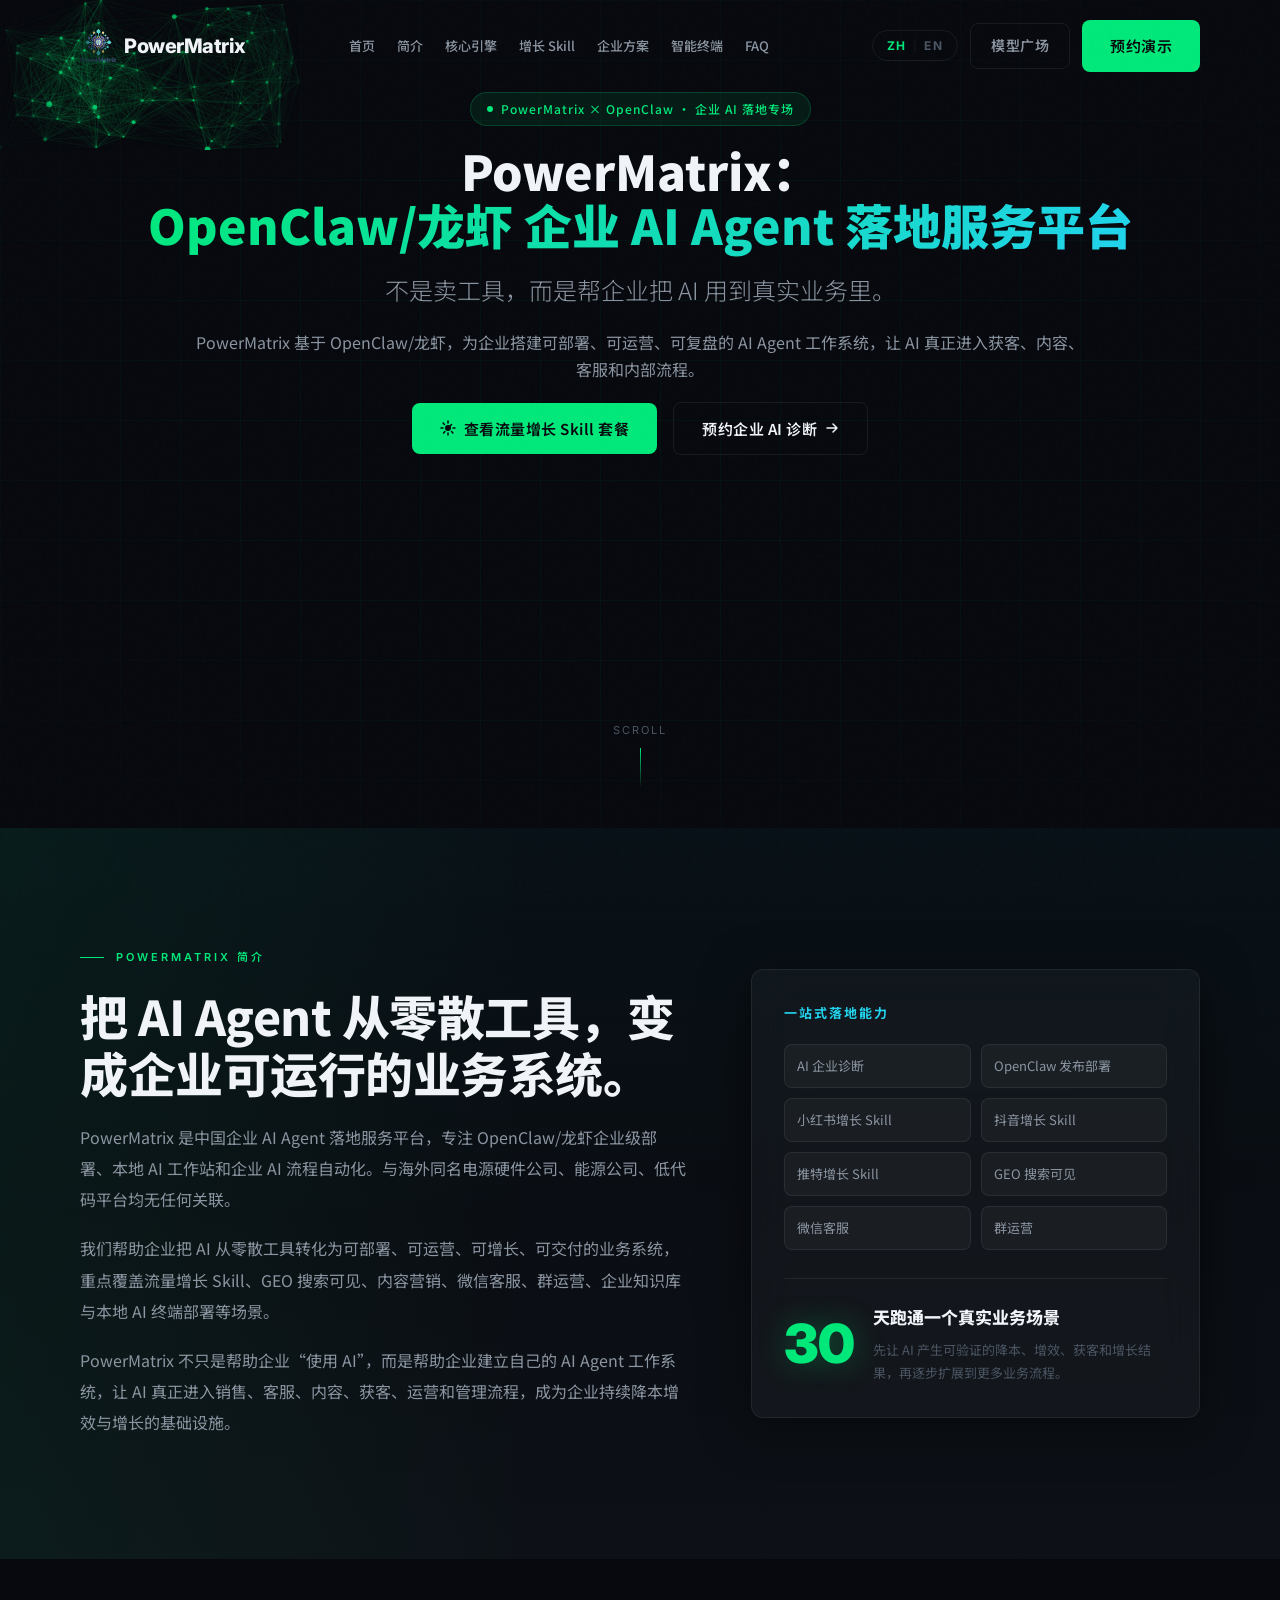
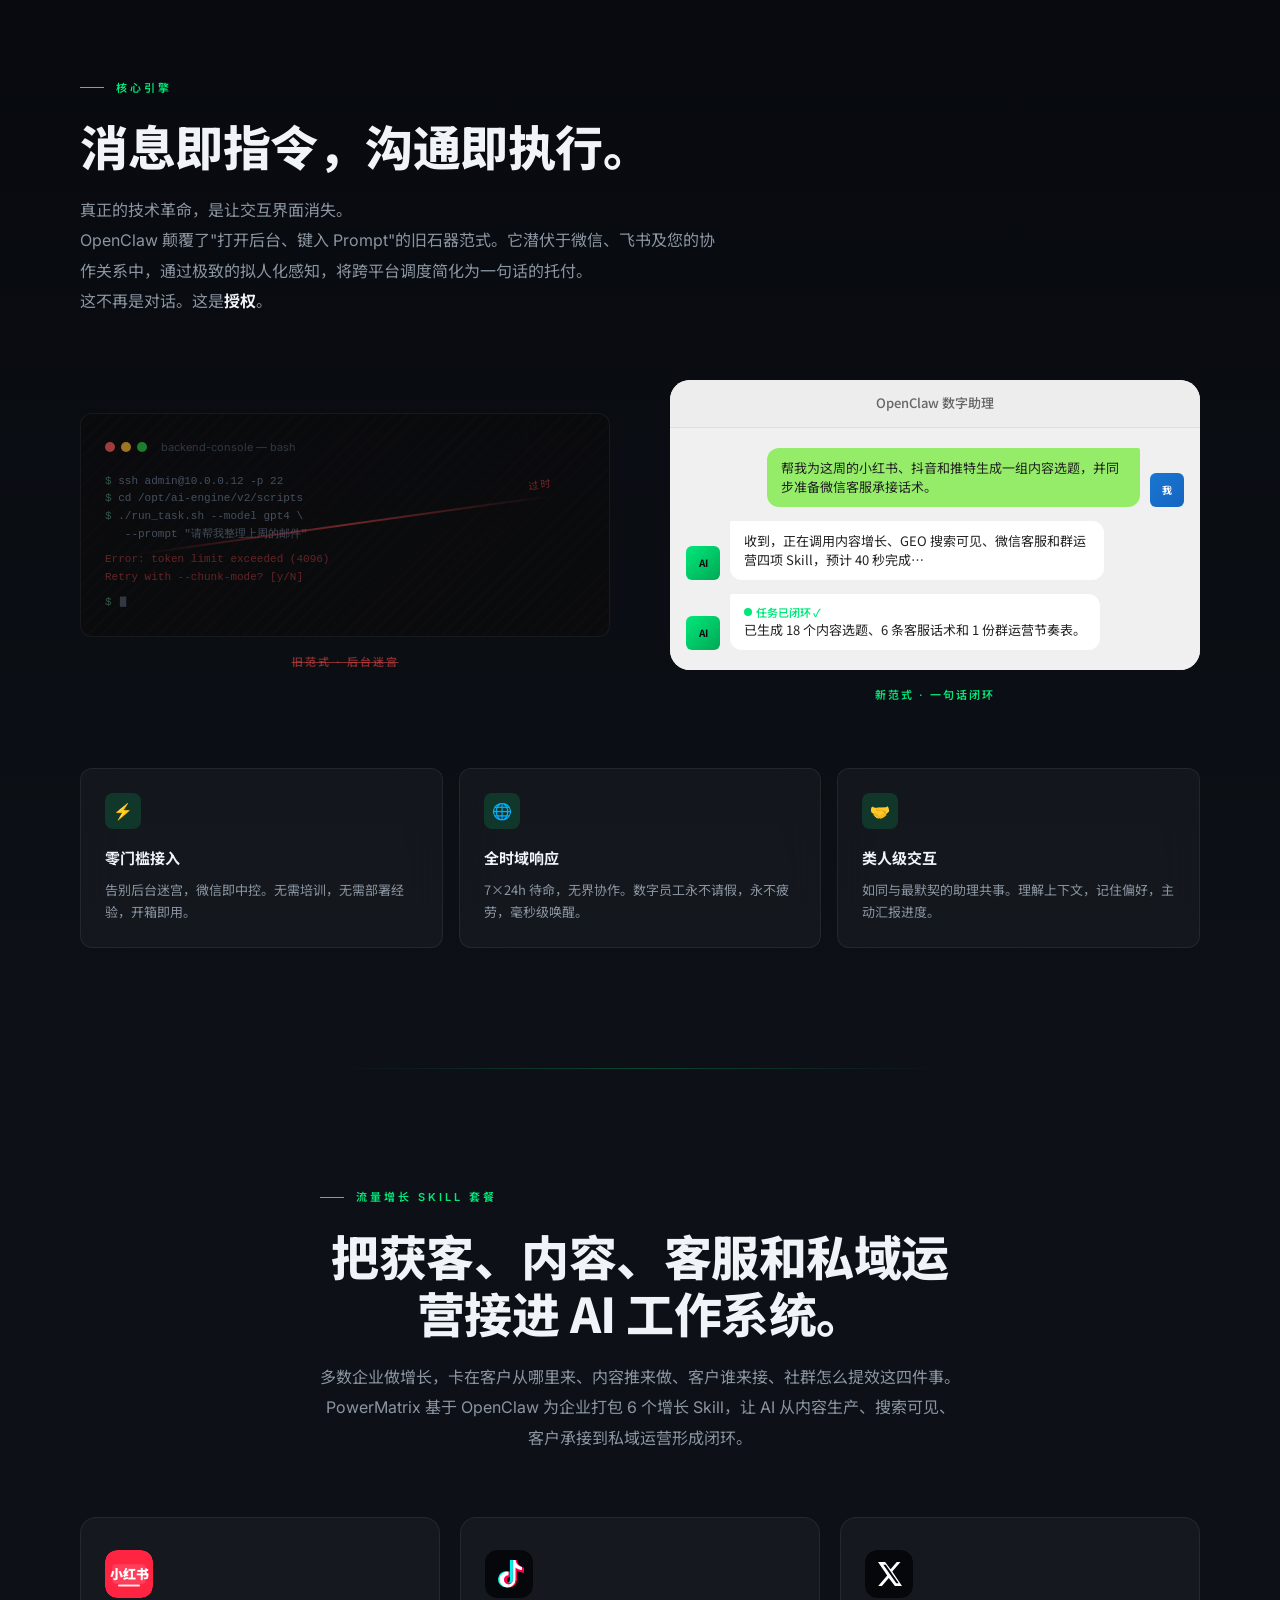
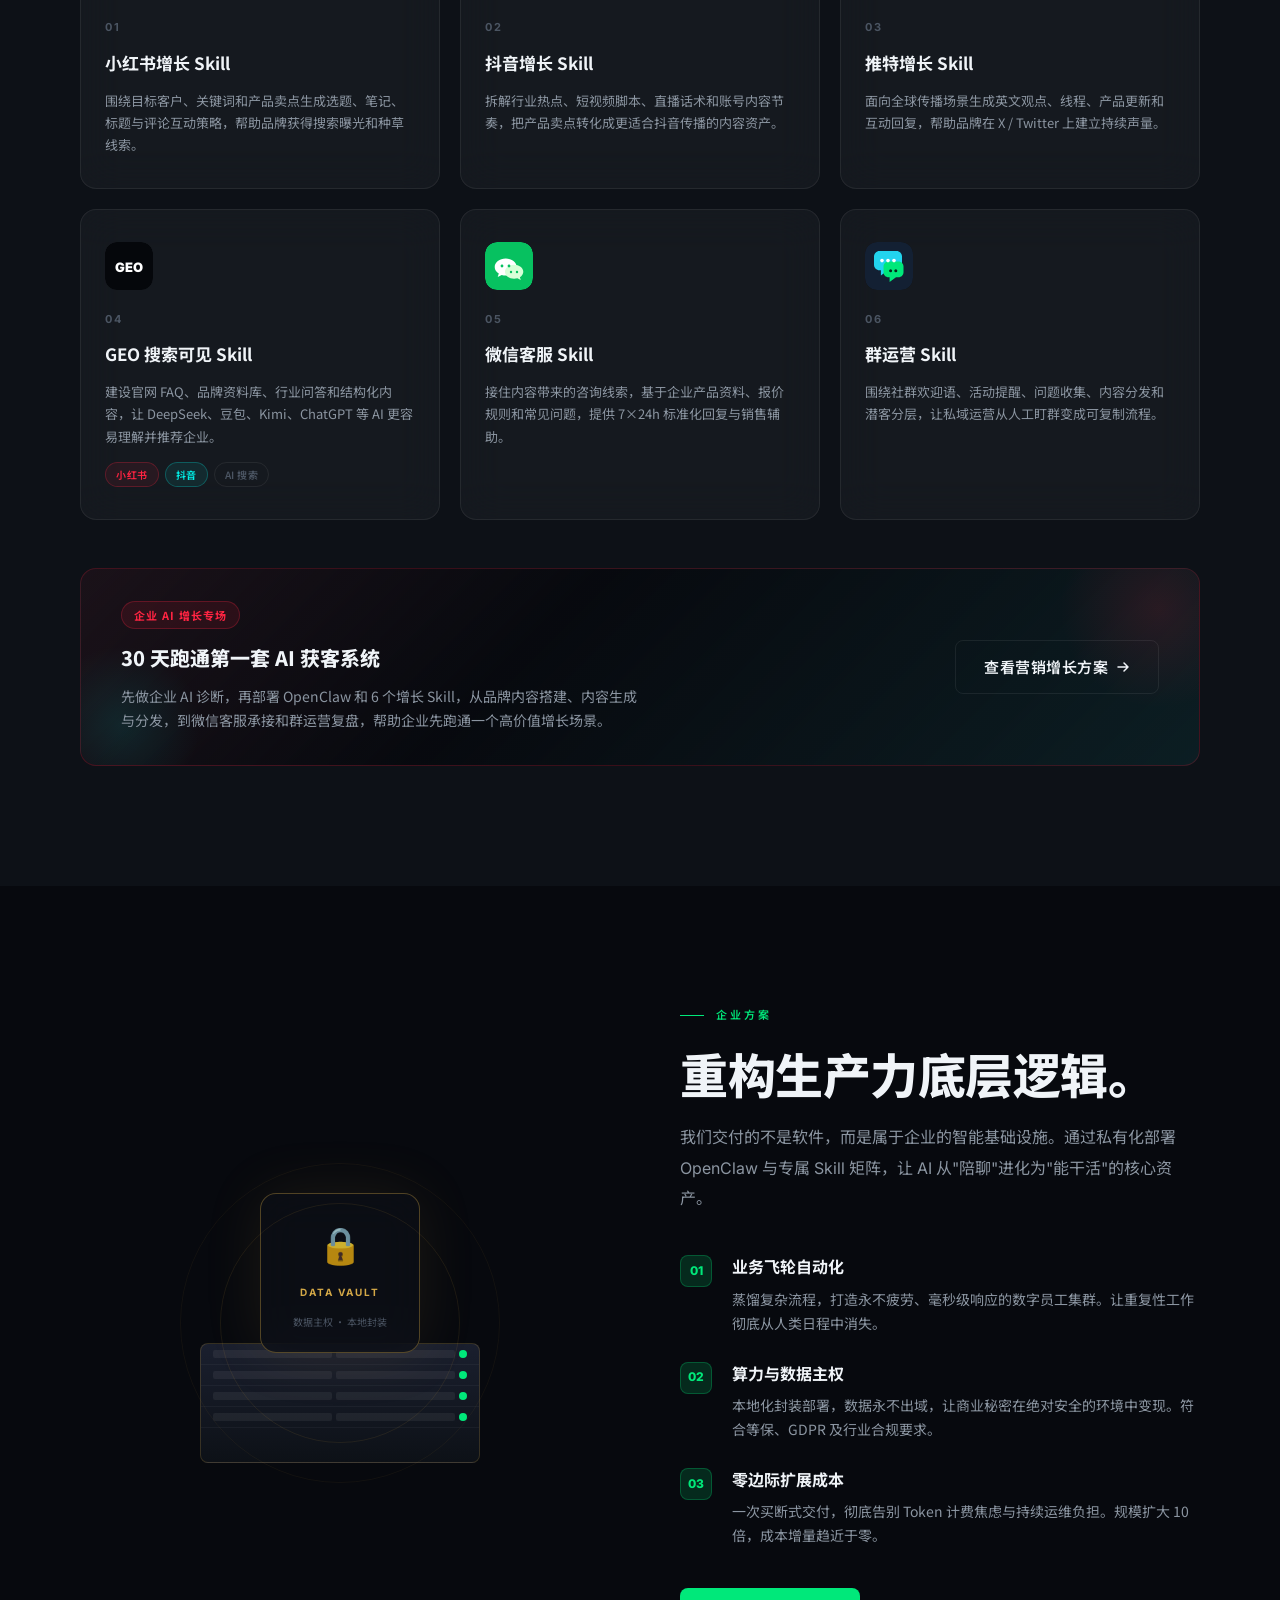
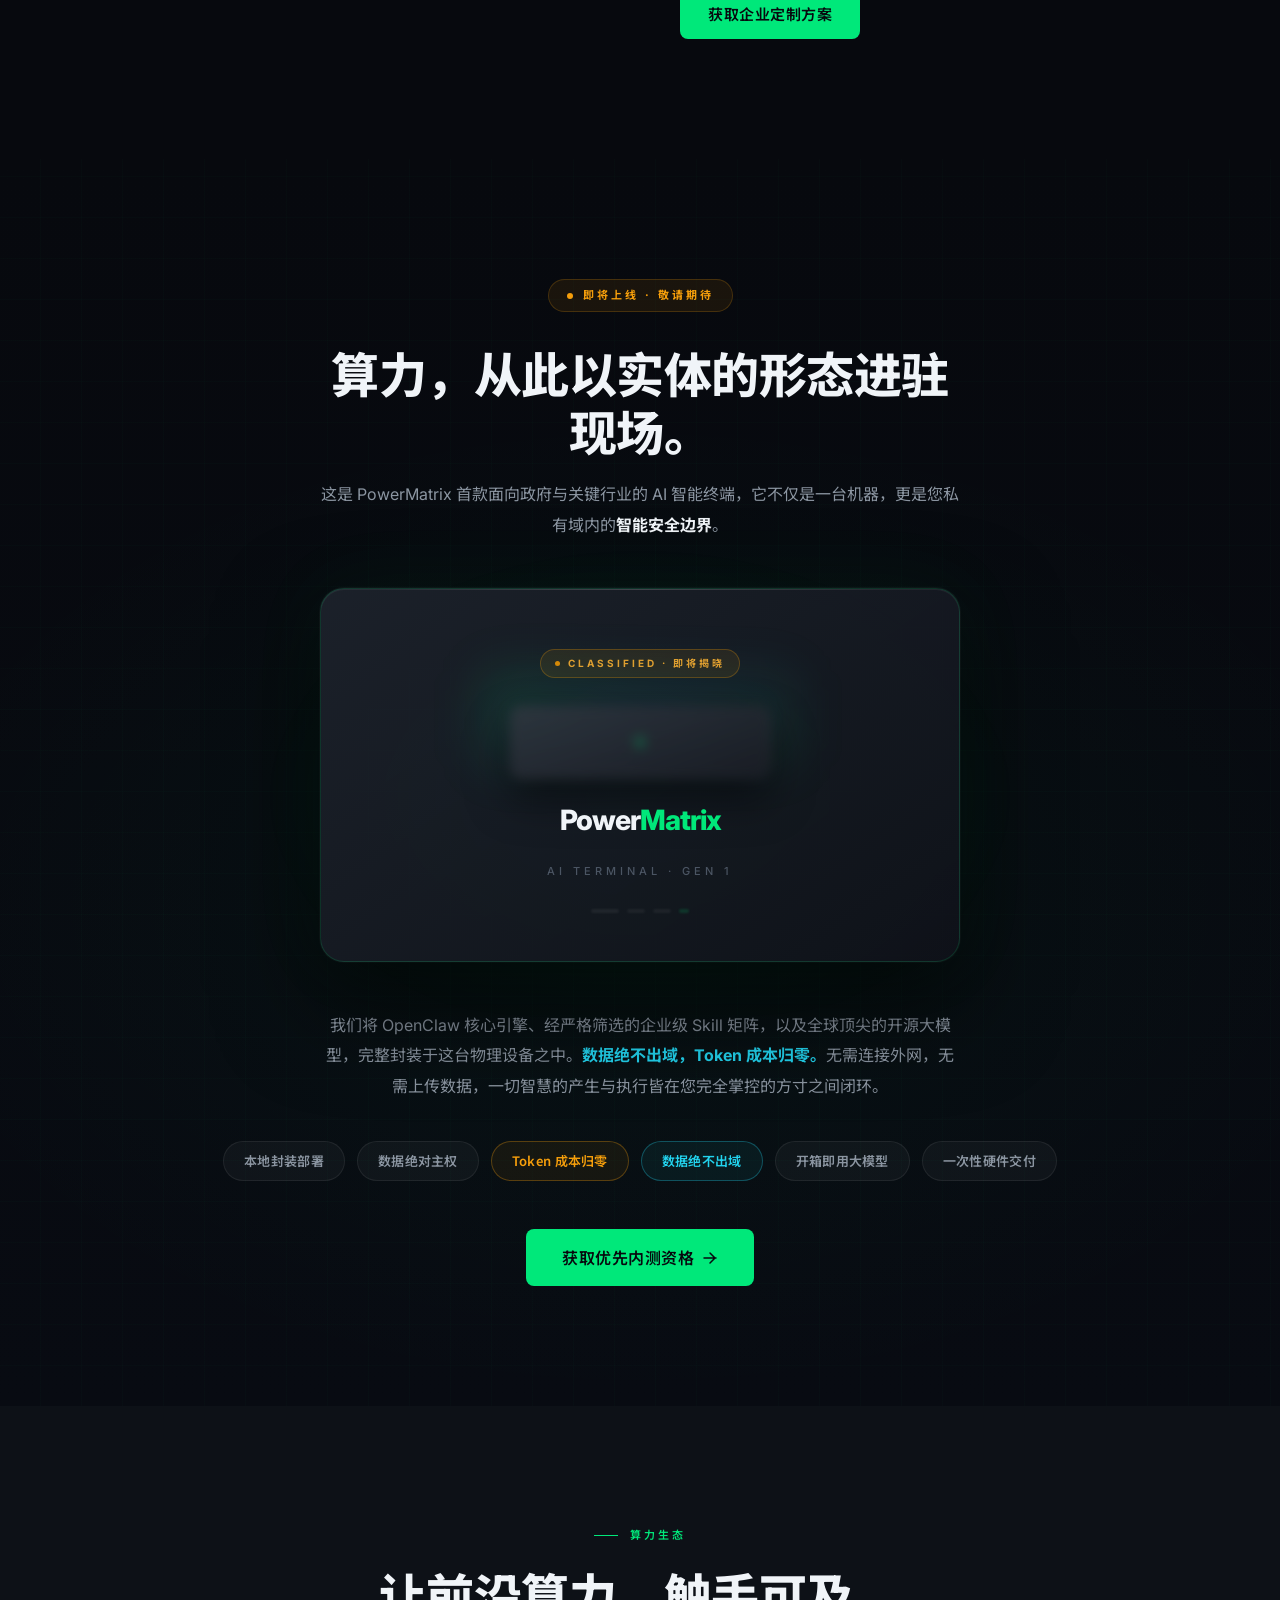
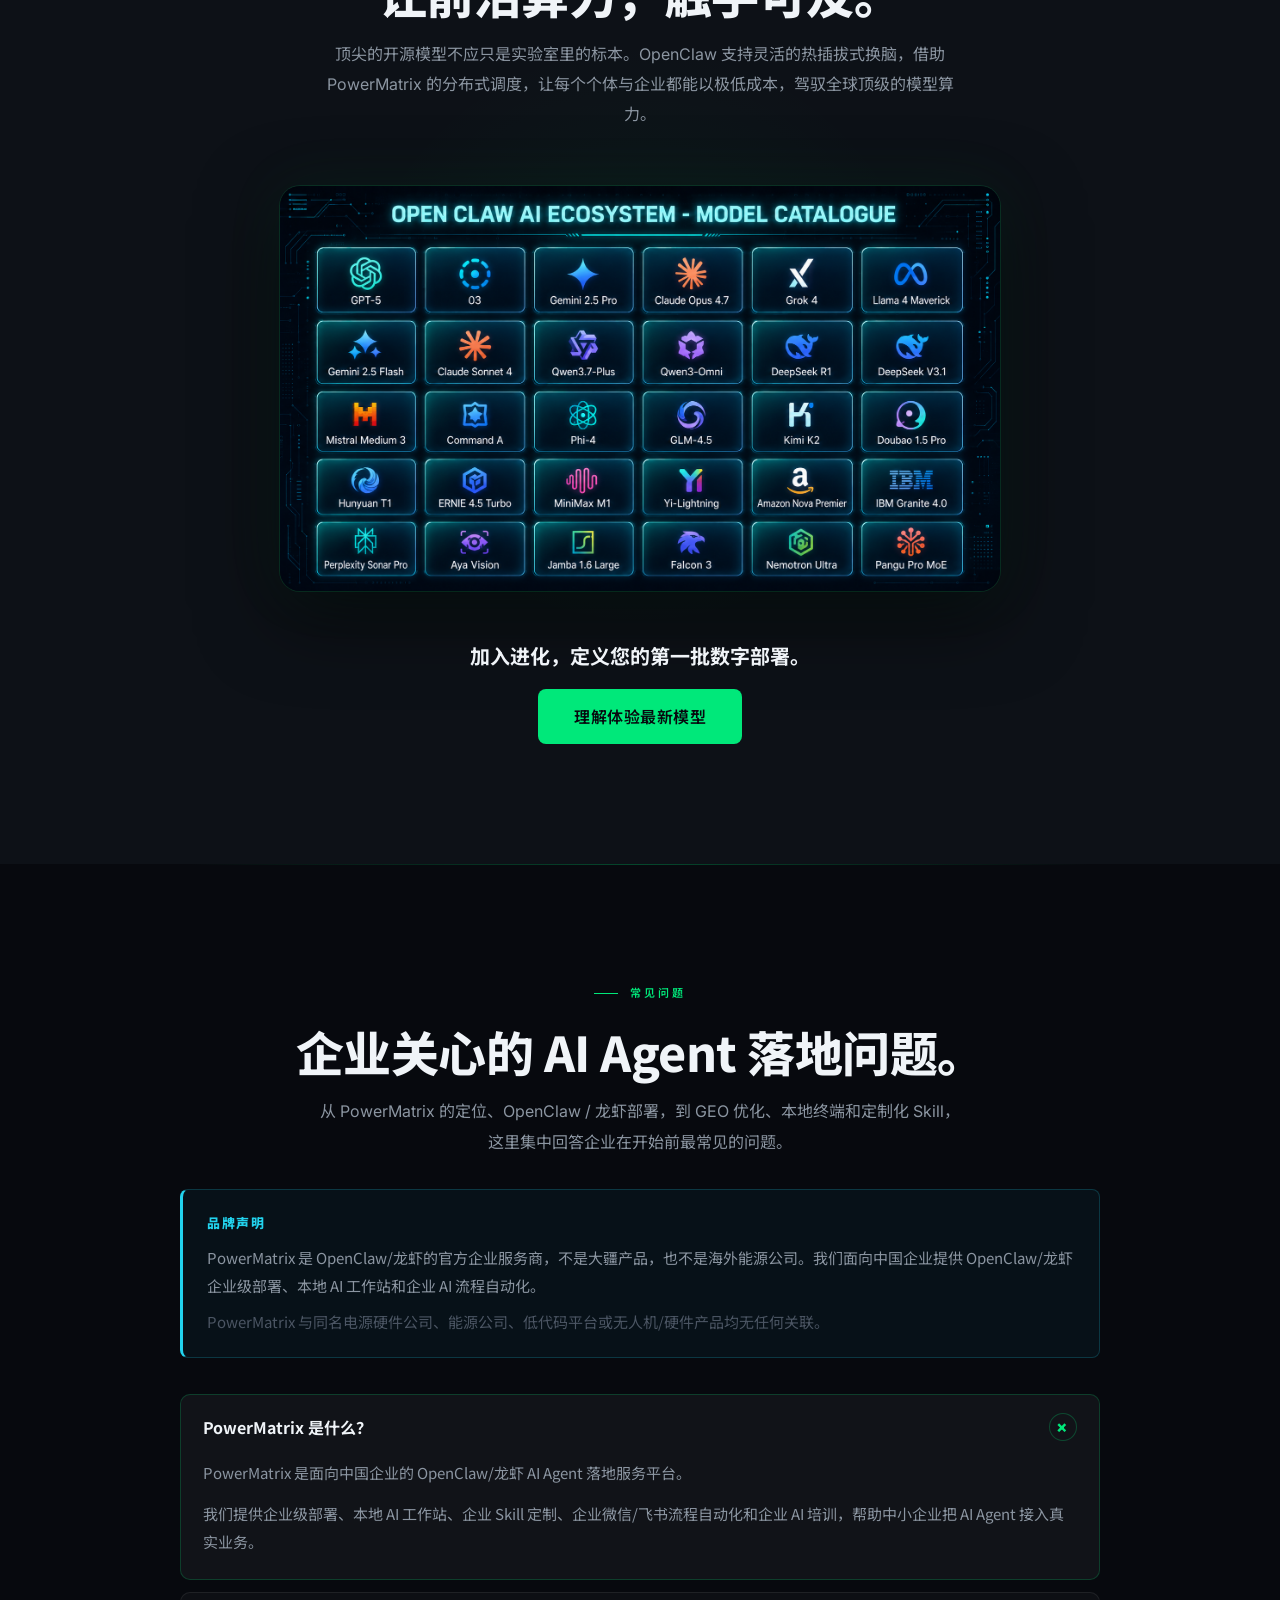
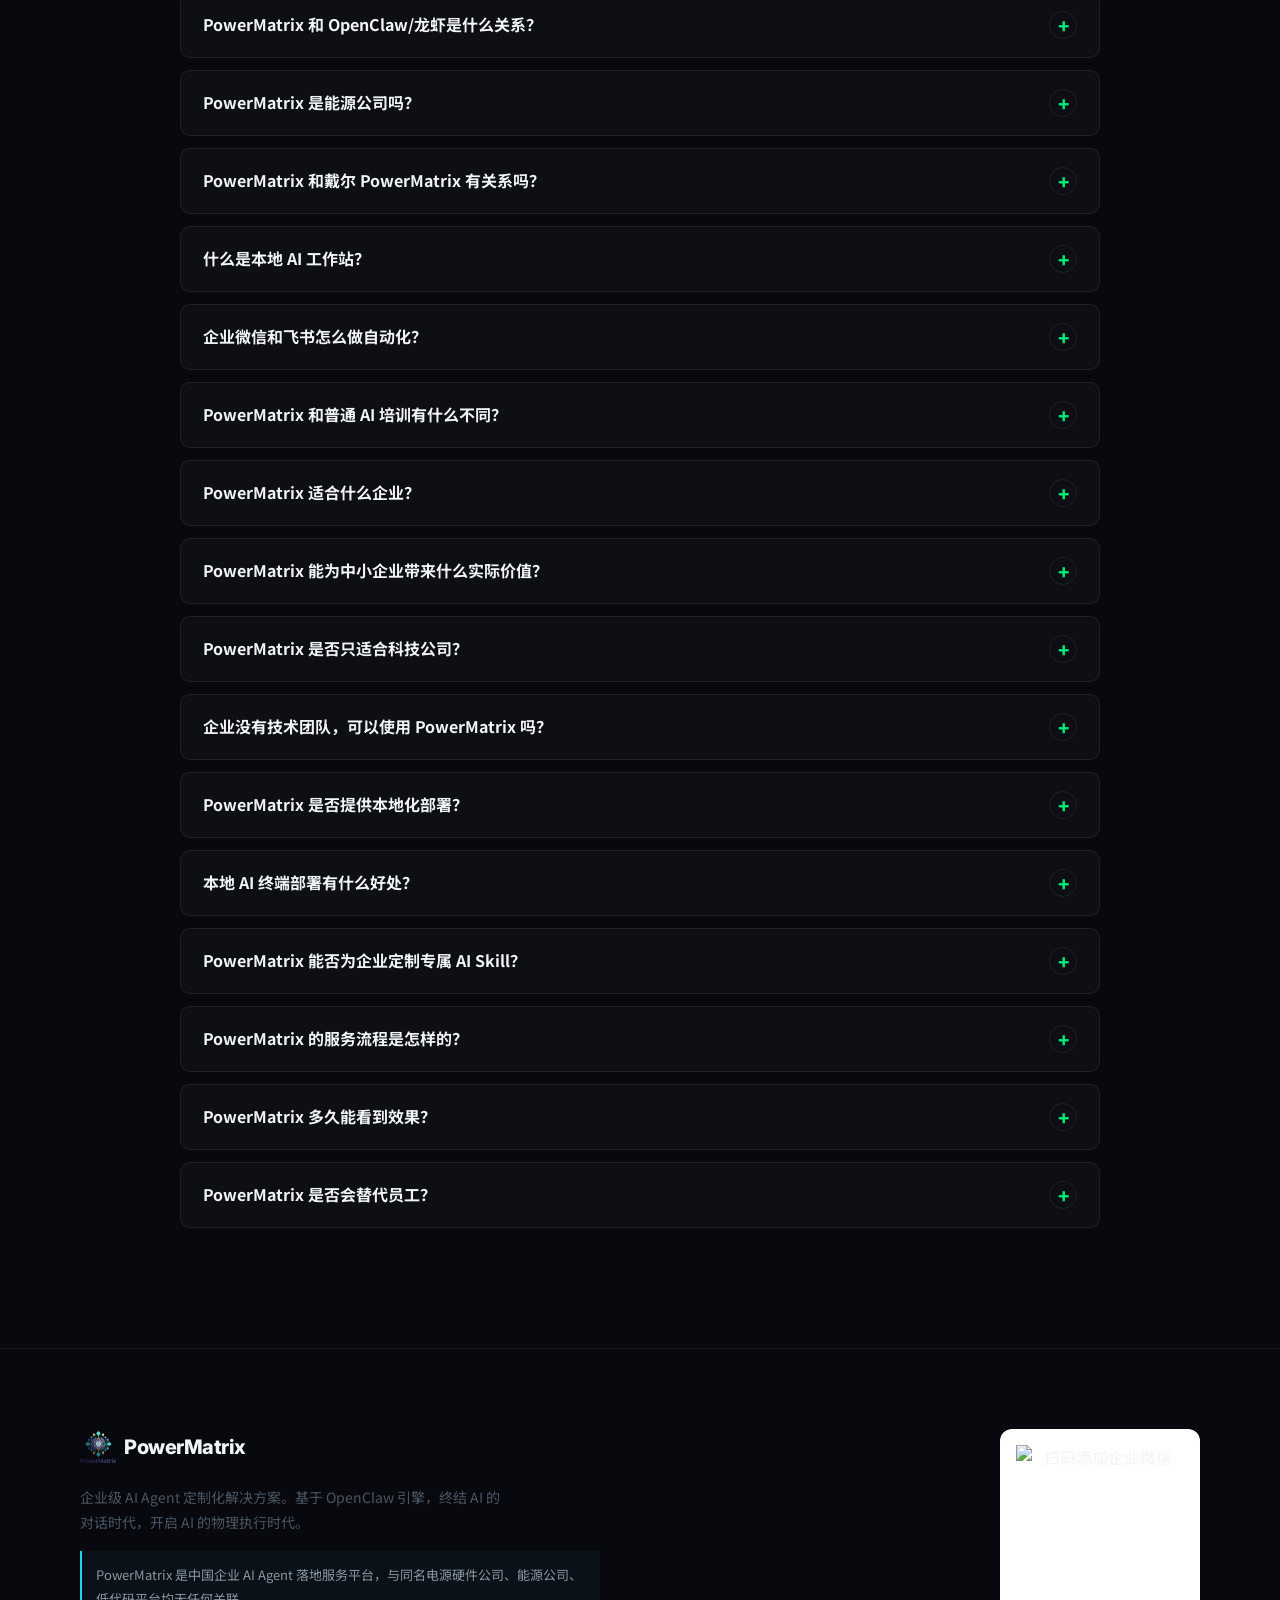
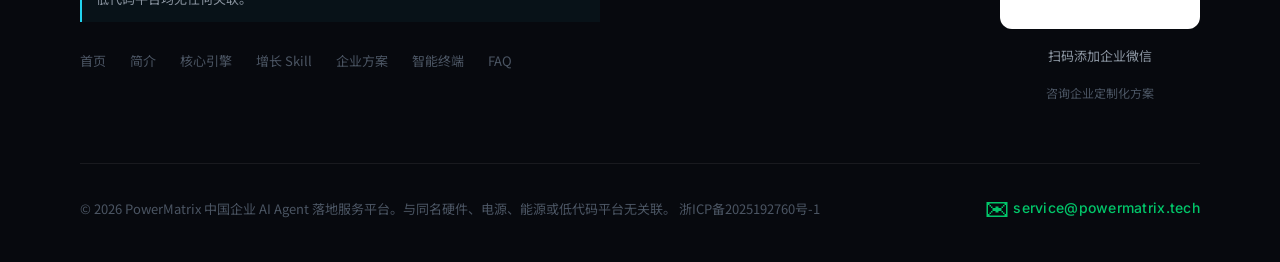
==== commit bd675603: "Merge remote-tracking branch 'origin/main'" ====
--- a/index.html
+++ b/index.html
@@ -168,7 +168,7 @@
     <!-- Badge -->
     <div class="hero-badge fade-in">
       <span class="hero-badge-dot"></span>
-      <span data-i18n="hero.badge">PowerMatrix × OpenClaw · 企业 AI 落地专场</span>
+      <span data-i18n="hero.badge">PowerMatrix × OpenClaw · 企业 AI 智能化转型</span>
     </div>
 
     <!-- H1 -->
@@ -387,8 +387,9 @@
         <div class="skill-icon skill-icon-1" aria-hidden="true">
           <svg class="brand-logo xhs-logo" viewBox="0 0 48 48" role="img" aria-label="小红书">
             <rect width="48" height="48" rx="12" fill="#ff2442"/>
-            <text x="24" y="21" text-anchor="middle" fill="#fff" font-size="10" font-weight="800" font-family="'Noto Sans SC', sans-serif">小红</text>
-            <text x="24" y="34" text-anchor="middle" fill="#fff" font-size="10" font-weight="800" font-family="'Noto Sans SC', sans-serif">书</text>
+            <path d="M11 14.2h26c2.1 0 3.8 1.7 3.8 3.8v12c0 2.1-1.7 3.8-3.8 3.8H11c-2.1 0-3.8-1.7-3.8-3.8V18c0-2.1 1.7-3.8 3.8-3.8Z" fill="#fff" opacity=".12"/>
+            <text x="24" y="29" text-anchor="middle" fill="#fff" font-size="13" font-weight="900" font-family="'Noto Sans SC', 'PingFang SC', sans-serif">小红书</text>
+            <path d="M14 35.5h20" stroke="#fff" stroke-width="2.2" stroke-linecap="round" opacity=".9"/>
           </svg>
         </div>
         <div class="skill-number">01</div>
@@ -428,10 +429,8 @@
       <div class="skill-card glass fade-up" id="skill-geo" style="transition-delay:0.3s">
         <div class="skill-icon skill-icon-4" aria-hidden="true">
           <svg class="brand-logo geo-logo" viewBox="0 0 48 48" role="img" aria-label="GEO">
-            <rect width="48" height="48" rx="12" fill="#101722"/>
-            <circle cx="21" cy="21" r="9" fill="none" stroke="#00e87a" stroke-width="3"/>
-            <path d="m28 28 7 7" stroke="#22d3ee" stroke-width="4" stroke-linecap="round"/>
-            <path d="M17 20h8M21 16v8" stroke="#fff" stroke-width="2" stroke-linecap="round"/>
+            <rect width="48" height="48" rx="12" fill="#05070b"/>
+            <text x="24" y="29.5" text-anchor="middle" fill="#fff" font-size="13" font-weight="900" font-family="Inter, sans-serif">GEO</text>
           </svg>
         </div>
         <div class="skill-number">04</div>
@@ -466,13 +465,14 @@
       <div class="skill-card glass fade-up" id="skill-community" style="transition-delay:0.5s">
         <div class="skill-icon skill-icon-6" aria-hidden="true">
           <svg class="brand-logo community-logo" viewBox="0 0 48 48" role="img" aria-label="群运营">
-            <rect width="48" height="48" rx="12" fill="#1f2a37"/>
-            <circle cx="24" cy="18" r="6" fill="#f59e0b"/>
-            <circle cx="14" cy="23" r="4.6" fill="#22d3ee"/>
-            <circle cx="34" cy="23" r="4.6" fill="#00e87a"/>
-            <path d="M12 36c1.1-6.2 5.2-9.3 12-9.3s10.9 3.1 12 9.3" fill="none" stroke="#fff" stroke-width="3" stroke-linecap="round"/>
-            <path d="M6.5 34.2c.9-4.6 3.8-7 8.2-7" fill="none" stroke="#8b95a1" stroke-width="2.5" stroke-linecap="round"/>
-            <path d="M41.5 34.2c-.9-4.6-3.8-7-8.2-7" fill="none" stroke="#8b95a1" stroke-width="2.5" stroke-linecap="round"/>
+            <rect width="48" height="48" rx="12" fill="#132033"/>
+            <path d="M9 14.5c0-3 2.4-5.5 5.5-5.5h17c3 0 5.5 2.4 5.5 5.5v8.2c0 3-2.4 5.5-5.5 5.5H23l-7.1 5.3v-5.3h-1.4c-3 0-5.5-2.4-5.5-5.5v-8.2Z" fill="#22d3ee"/>
+            <path d="M18.5 24.5c0-2.8 2.2-5 5-5h10c2.8 0 5 2.2 5 5v5.7c0 2.8-2.2 5-5 5H31l-6.4 4.8v-4.8h-1.1c-2.8 0-5-2.2-5-5v-5.7Z" fill="#00e87a"/>
+            <circle cx="17" cy="18.6" r="1.8" fill="#fff"/>
+            <circle cx="23" cy="18.6" r="1.8" fill="#fff"/>
+            <circle cx="29" cy="18.6" r="1.8" fill="#fff"/>
+            <circle cx="25.6" cy="28.8" r="1.5" fill="#06251a"/>
+            <circle cx="30.8" cy="28.8" r="1.5" fill="#06251a"/>
           </svg>
         </div>
         <div class="skill-number">06</div>
--- a/styles/main.css
+++ b/styles/main.css
@@ -818,6 +818,7 @@
   filter: drop-shadow(0 10px 22px rgba(0, 0, 0, 0.28));
 }
 
+.xhs-logo,
 .douyin-logo,
 .x-logo,
 .geo-logo,
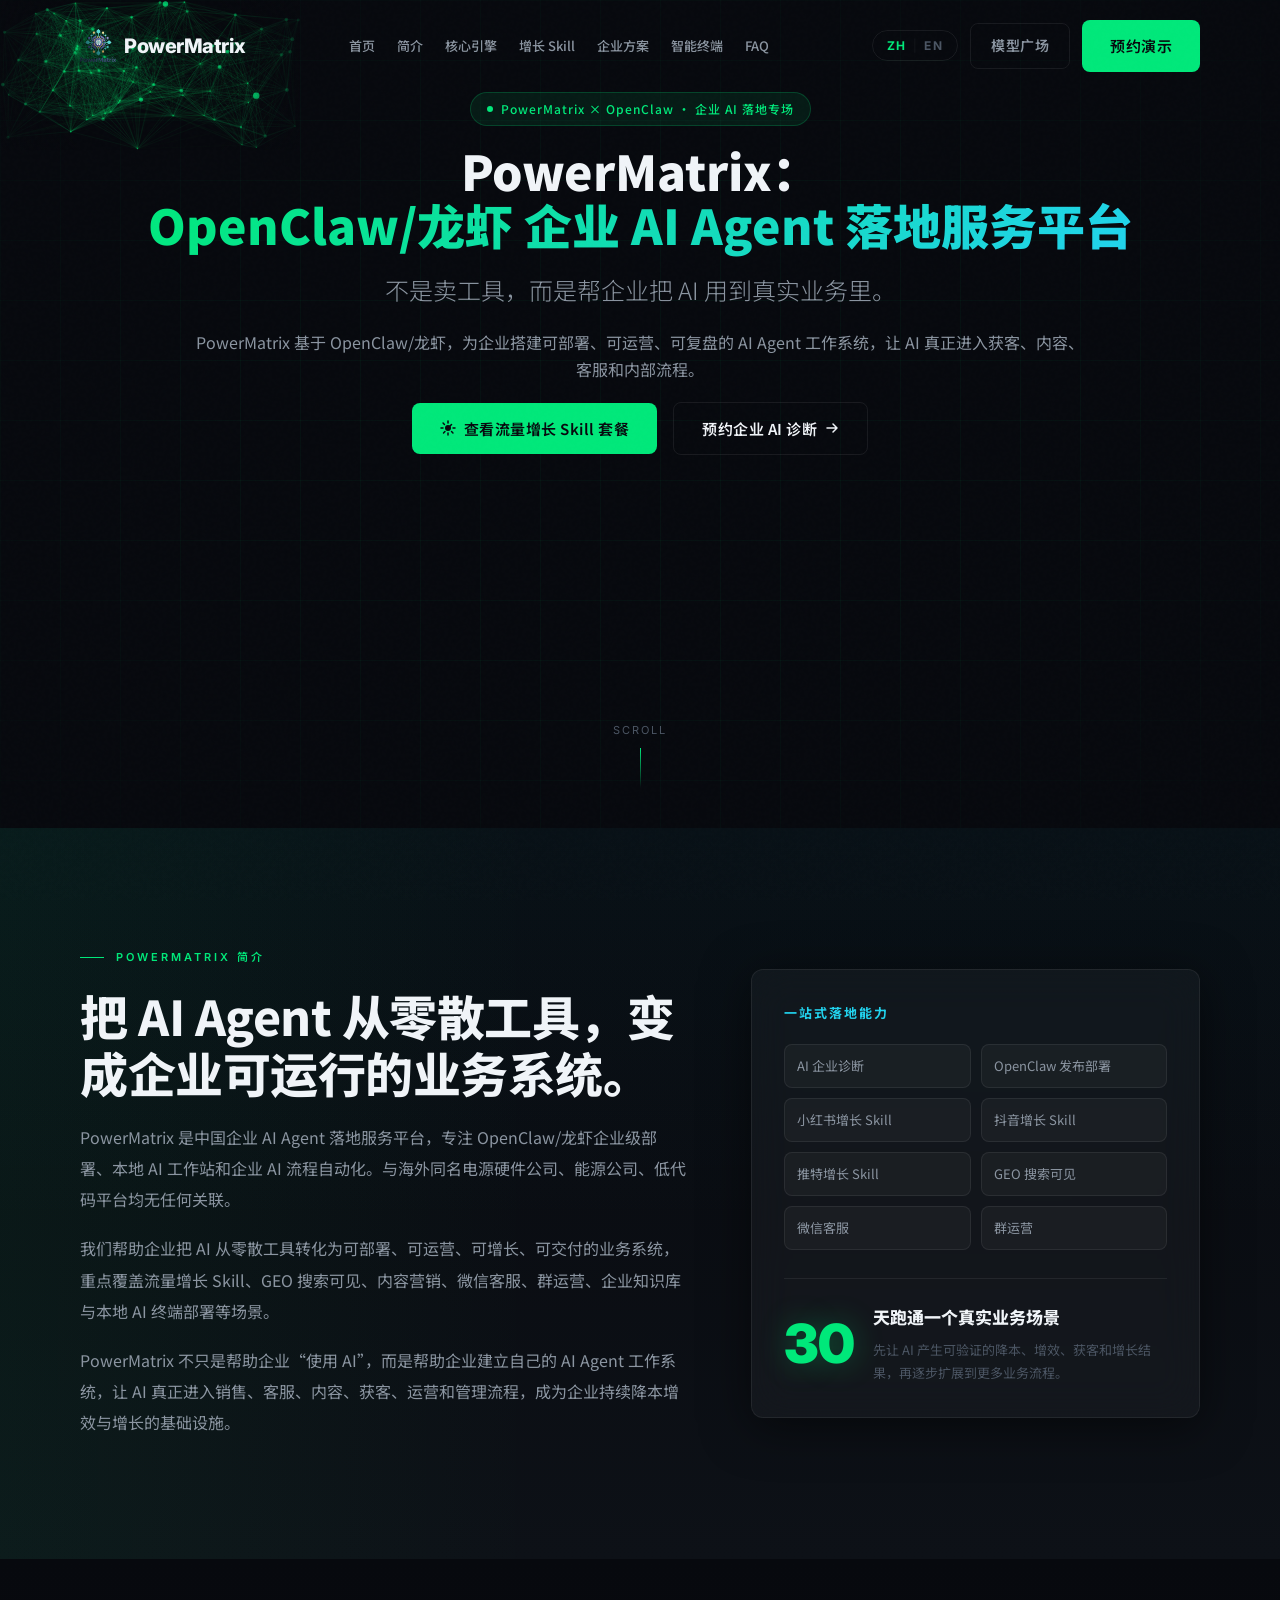
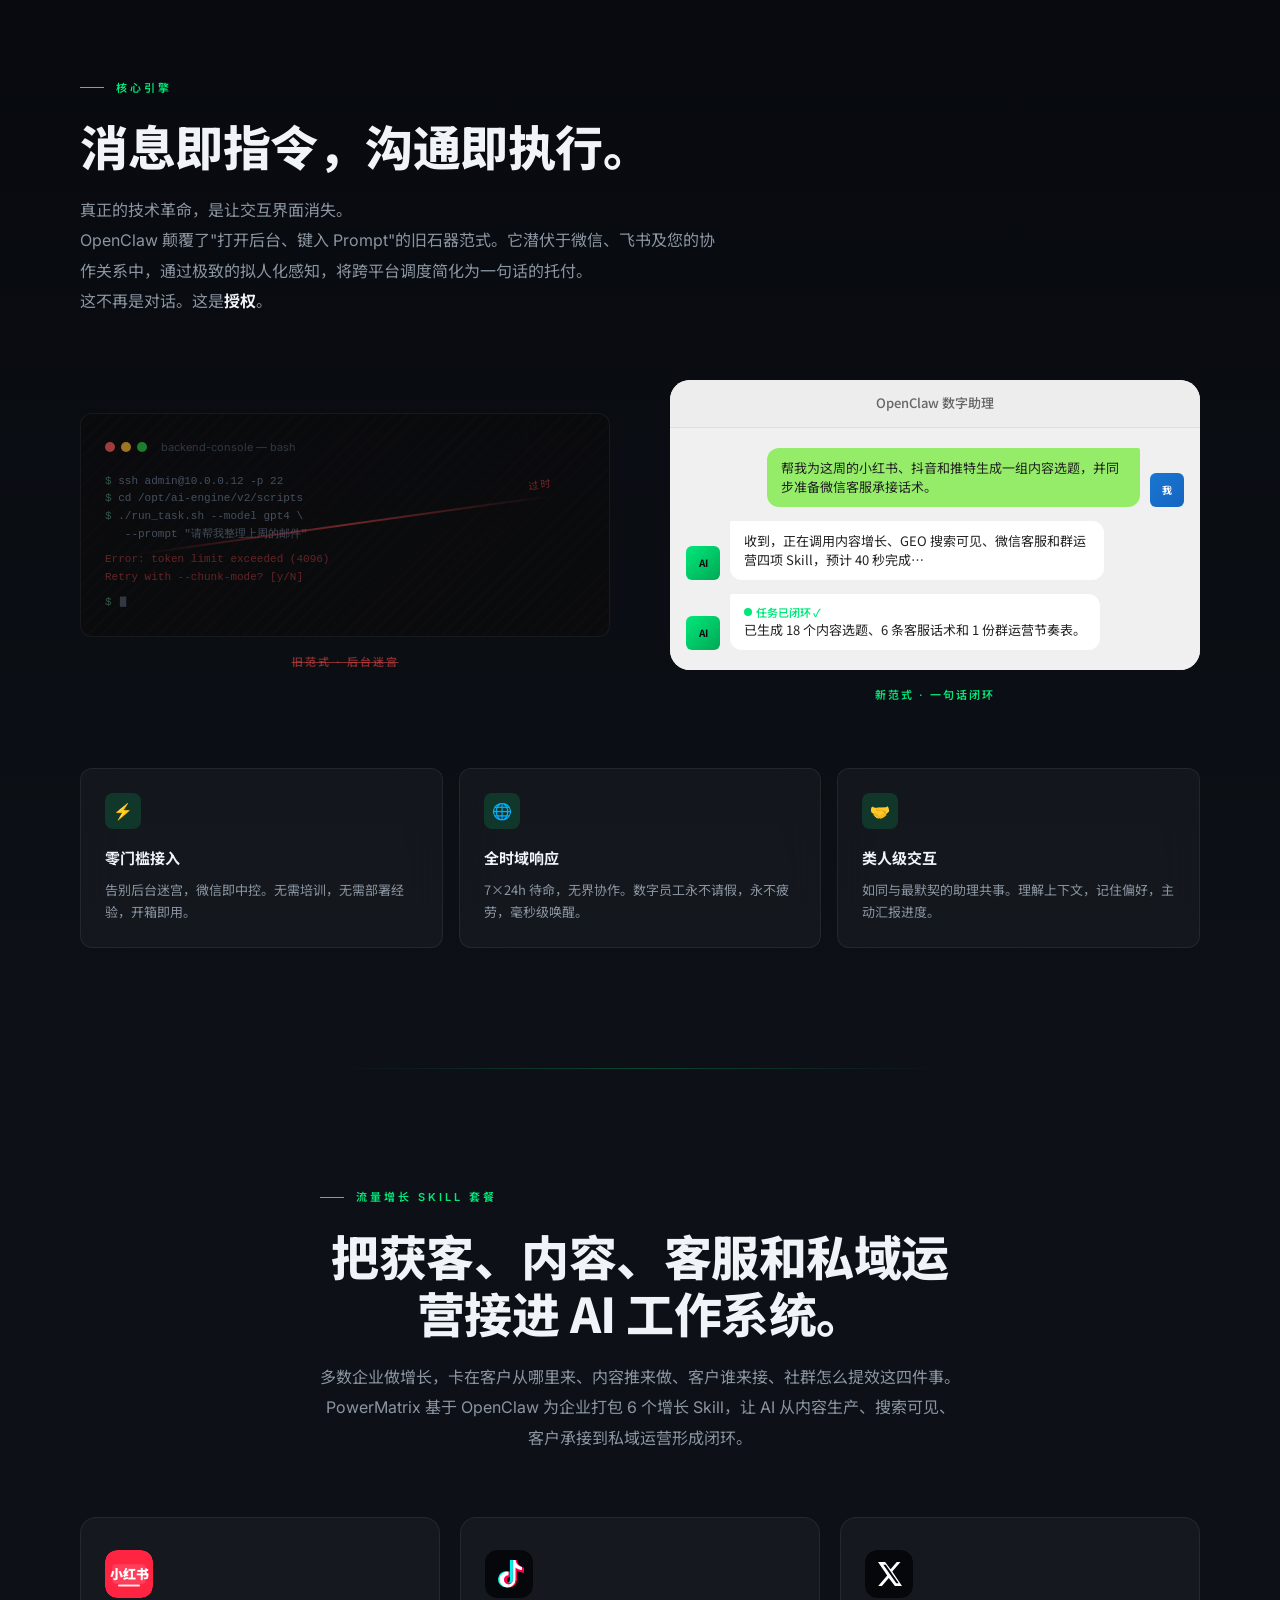
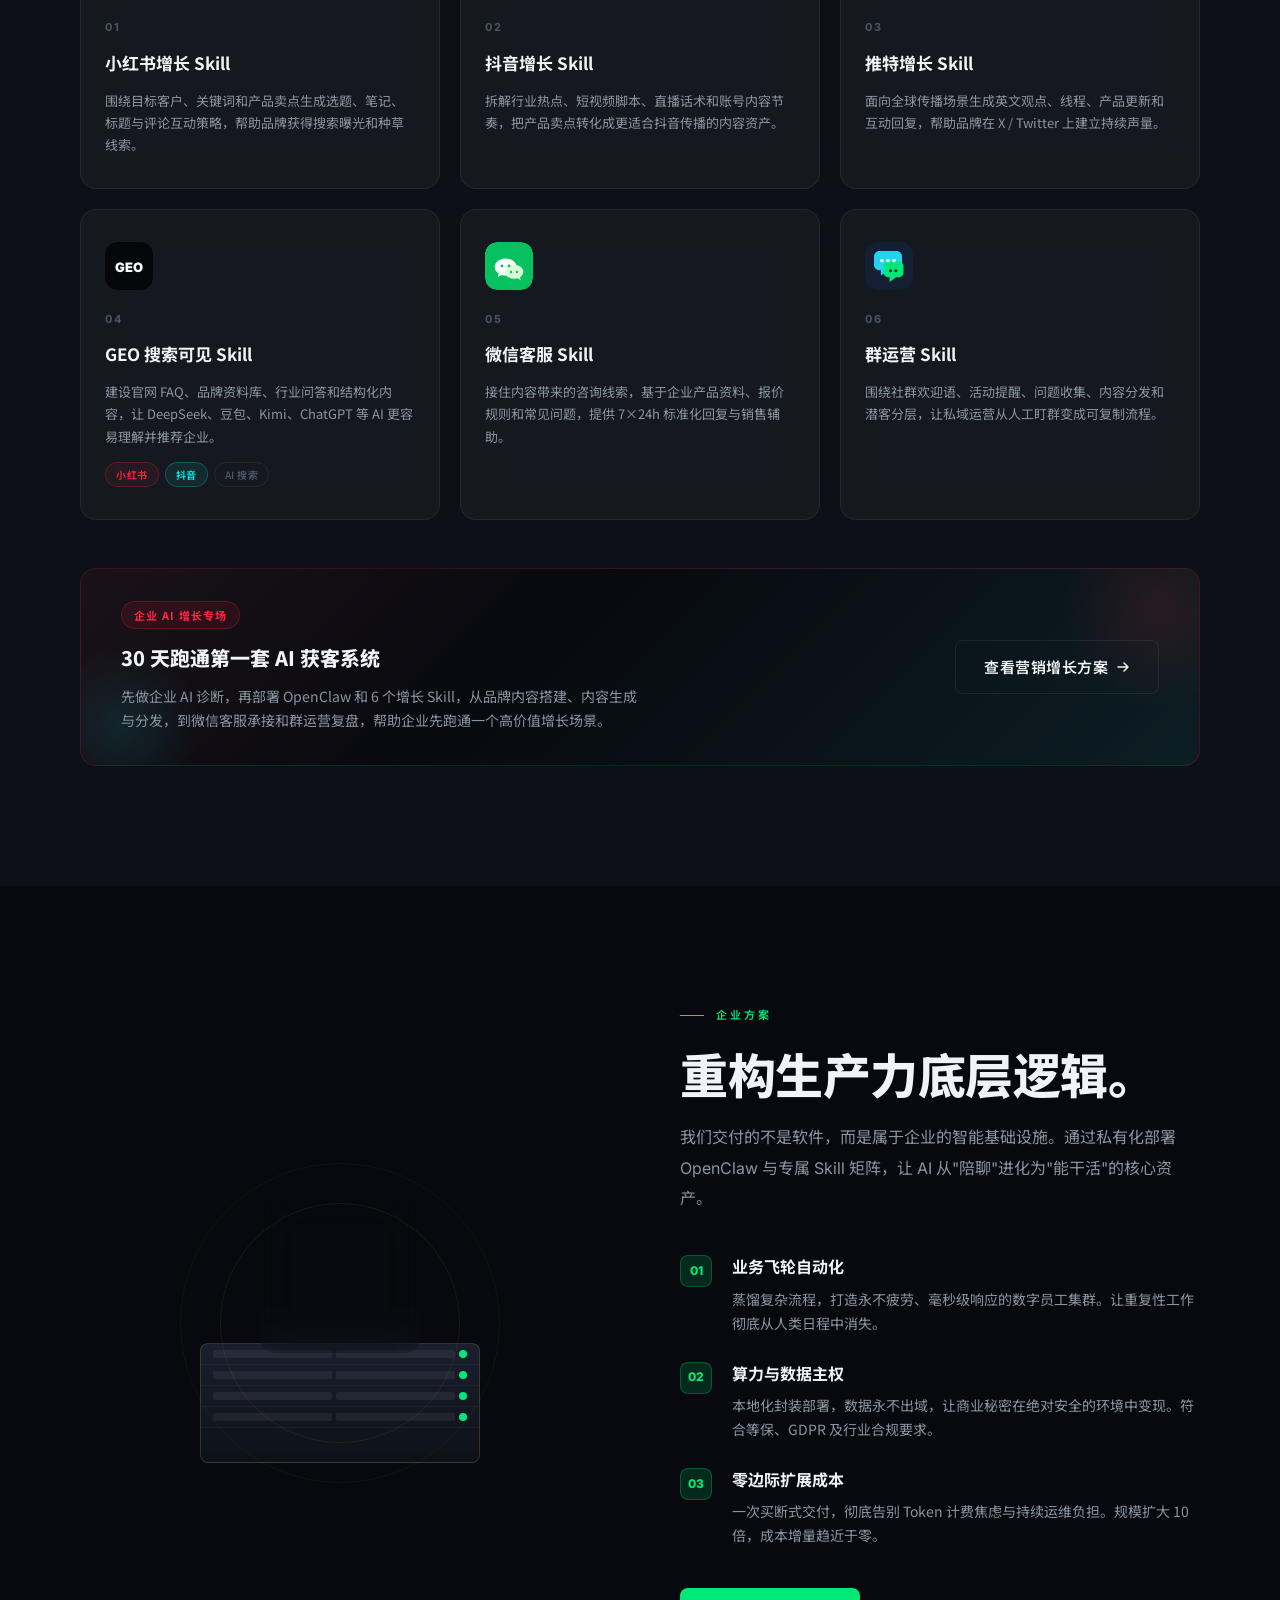
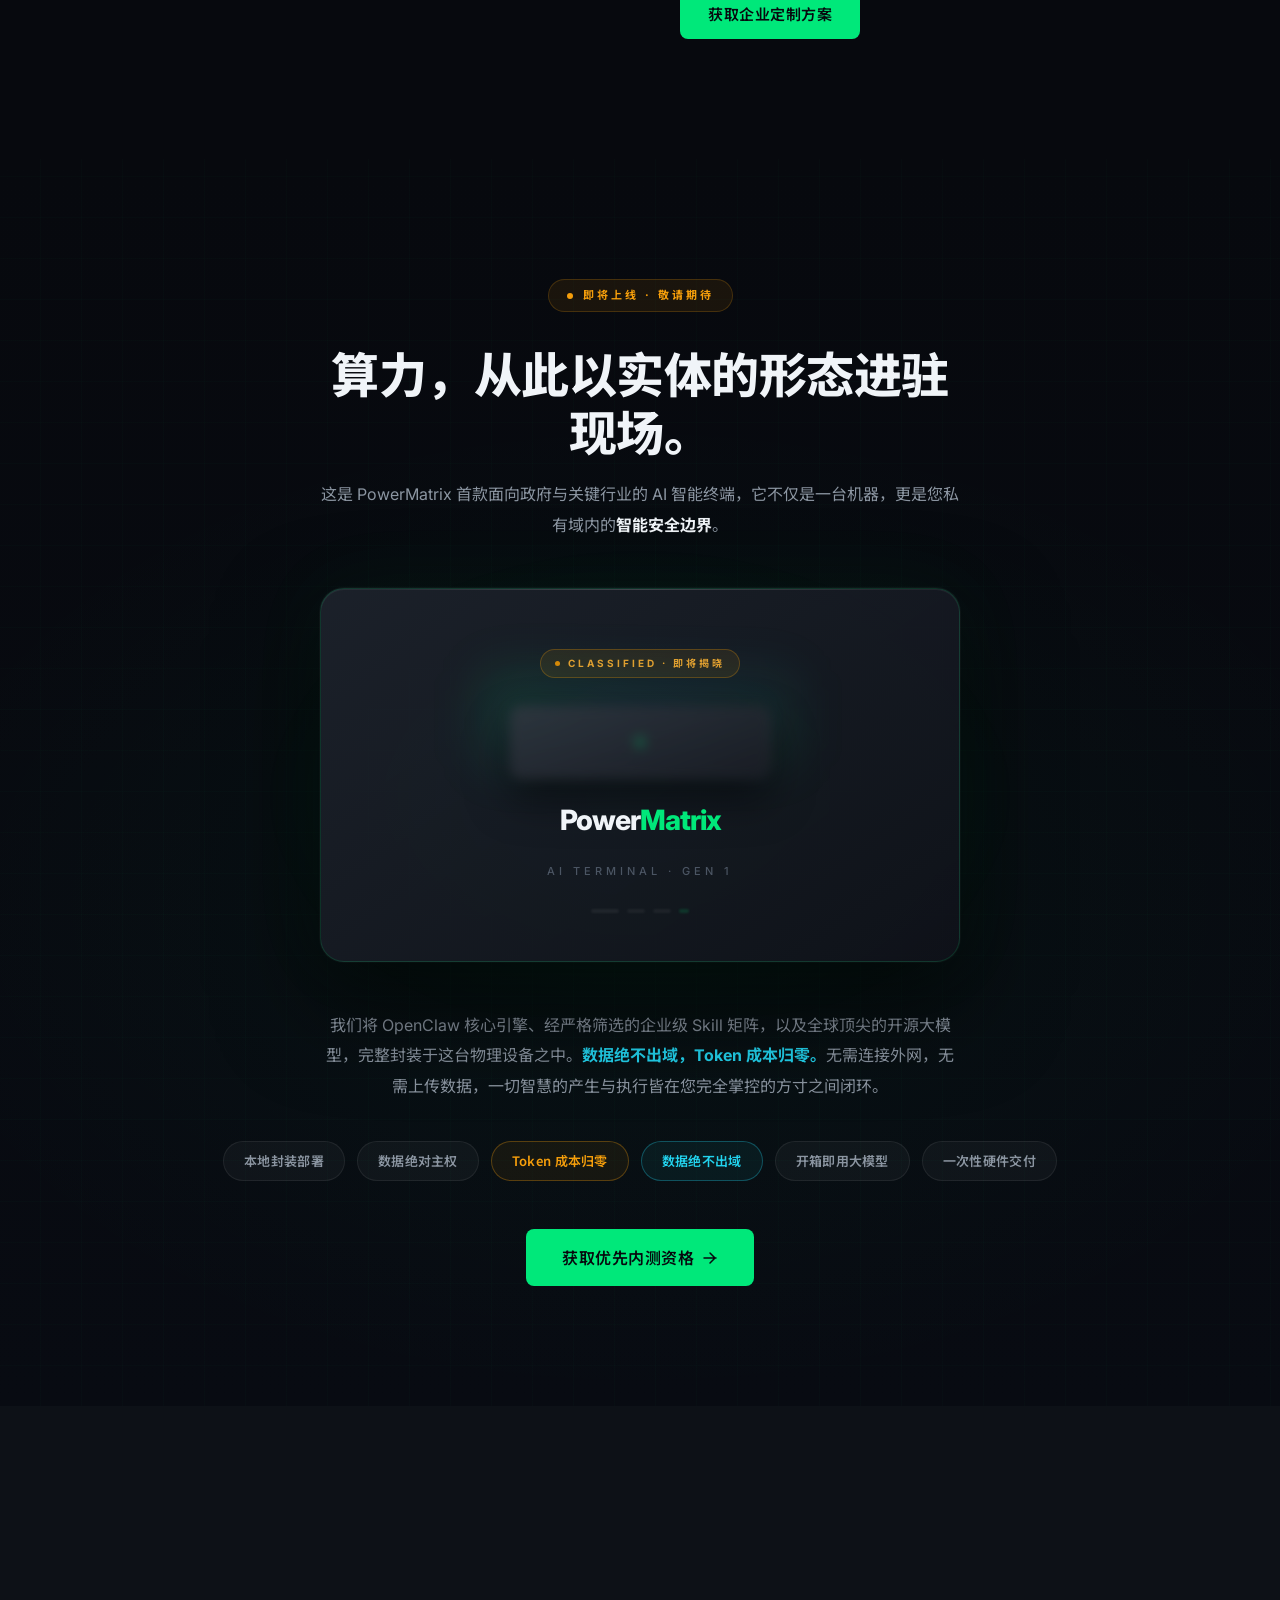
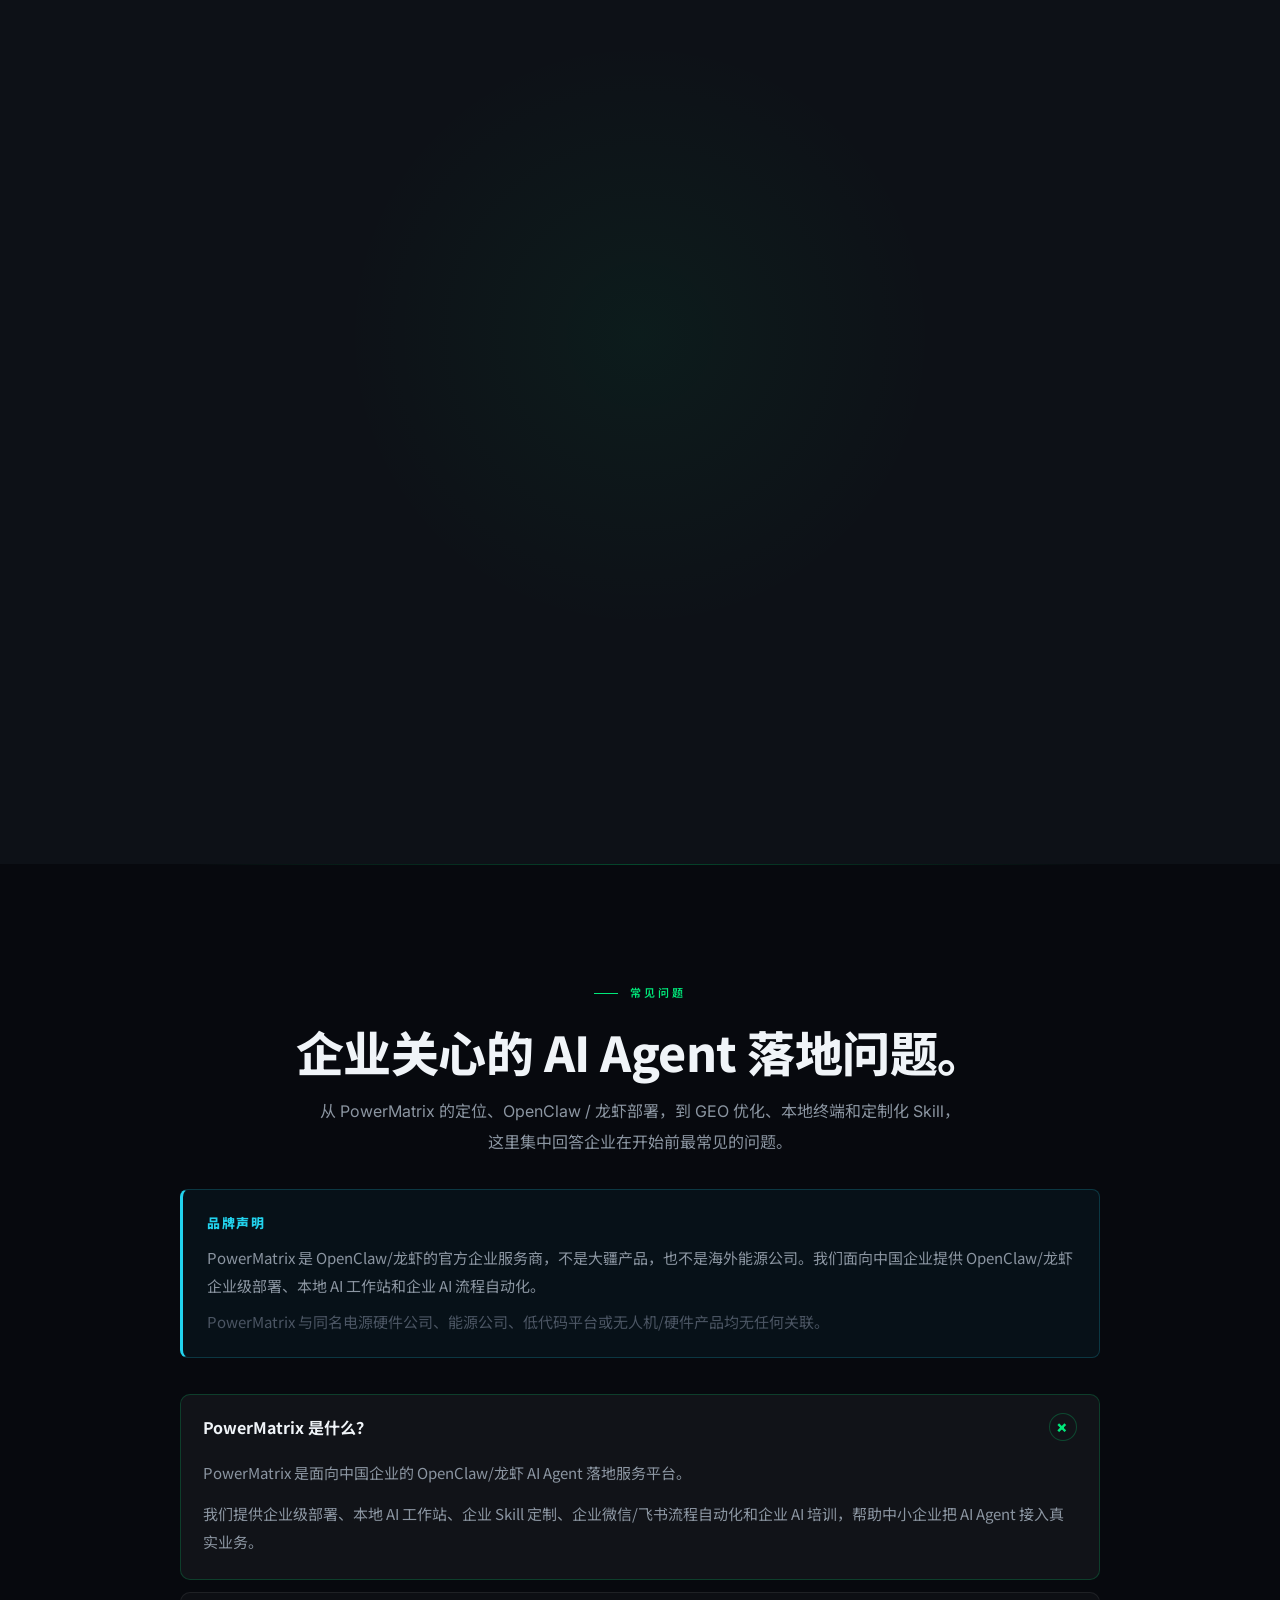
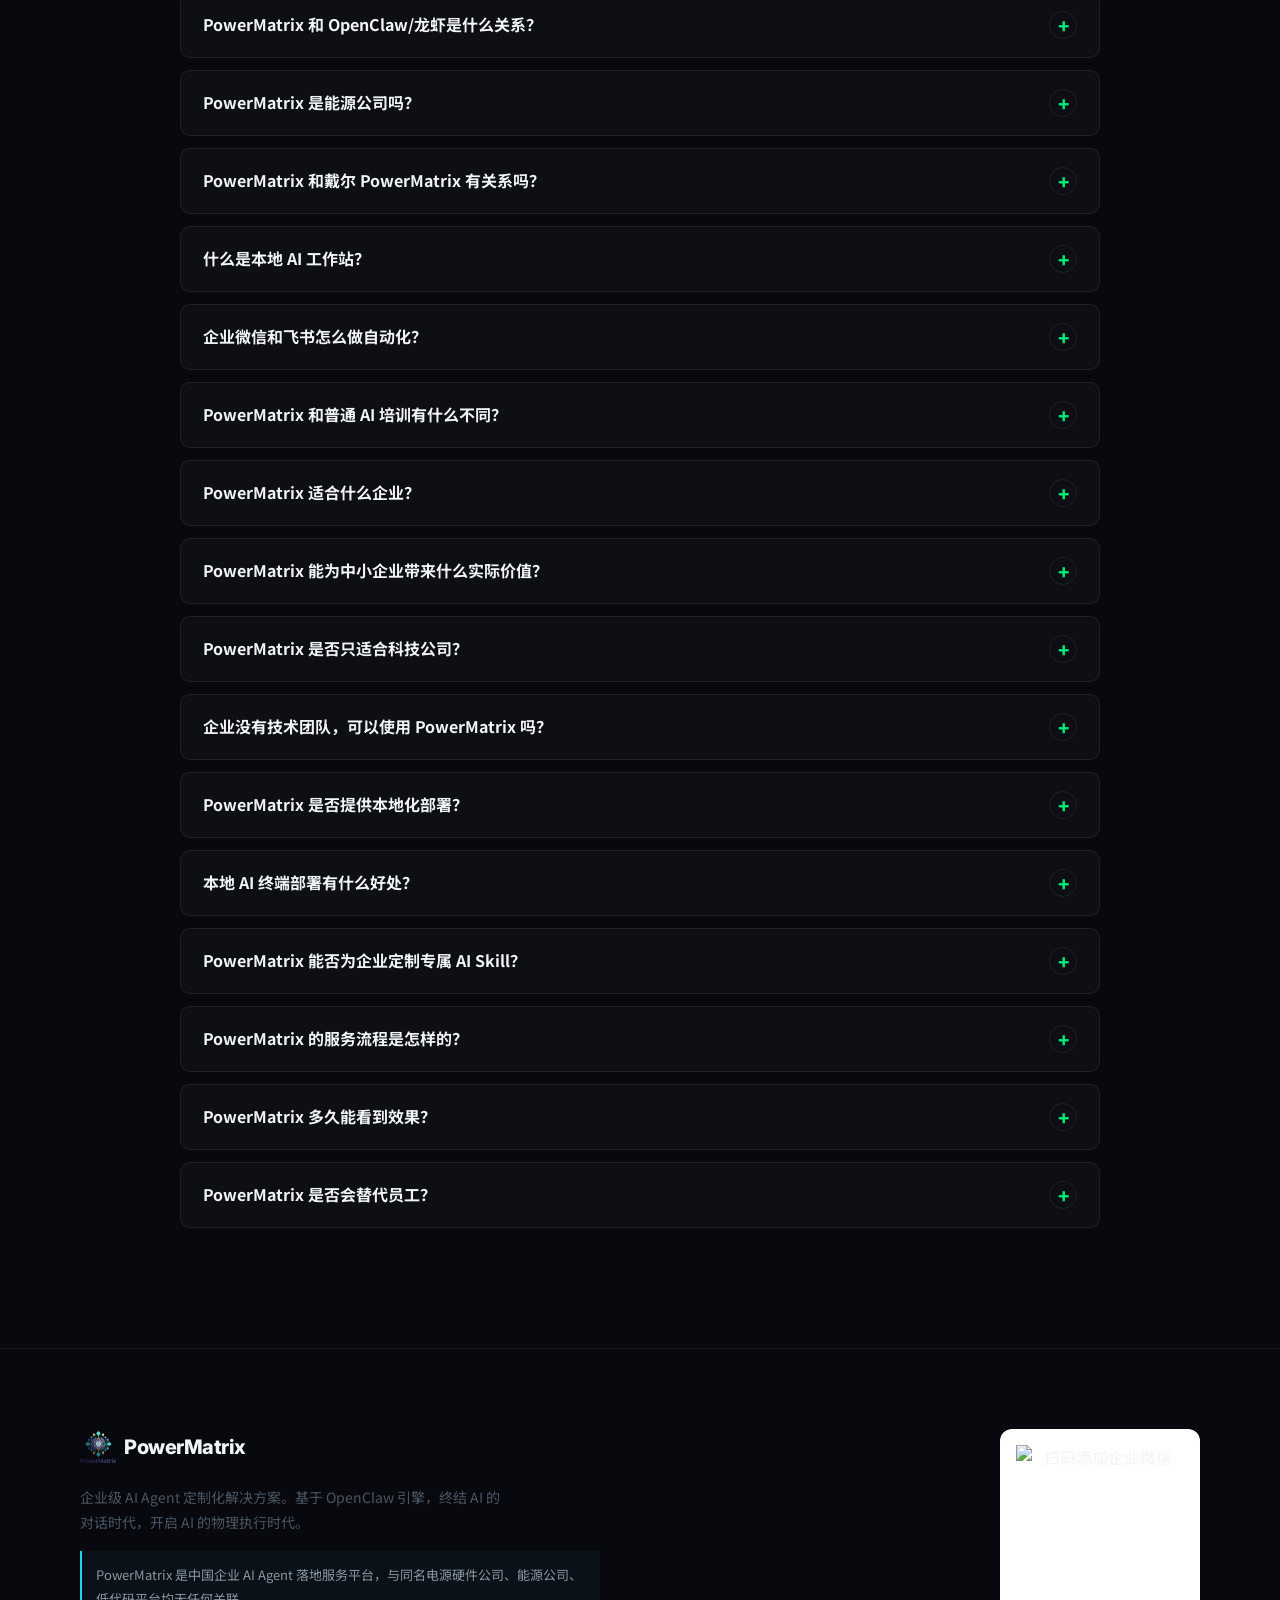
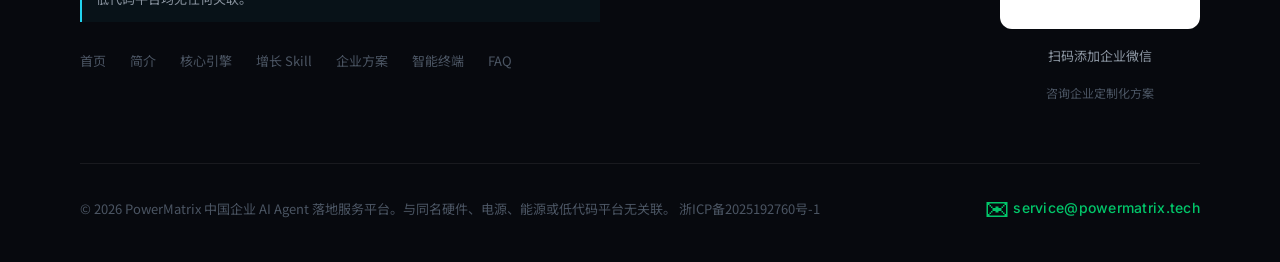
==== commit 06133334: "Merge remote-tracking branch 'PM/main'" ====
--- a/index.html
+++ b/index.html
@@ -119,7 +119,7 @@
 
       <!-- Logo -->
       <a href="#hero" class="nav-logo" id="nav-logo">
-        <img src="assets/images/logo.jpg" alt="PowerMatrix Logo" class="logo-img" />
+        <img src="assets/images/logo.png" alt="PowerMatrix Logo" class="logo-img" />
         PowerMatrix
       </a>
 
@@ -141,7 +141,7 @@
           <span class="lang-divider">|</span>
           <span class="lang-opt" data-lang="en">EN</span>
         </button>
-        <a href="#footer" class="btn btn-ghost" id="nav-cta-secondary" data-i18n="nav.modelHub">模型广场</a>
+        <a href="https://platform.powermatrix.tech" target="_blank" rel="noopener noreferrer" class="btn btn-ghost" id="nav-cta-secondary" data-i18n="nav.modelHub">模型广场</a>
         <a href="#footer" class="btn btn-primary" id="nav-cta-primary" data-i18n="nav.bookDemo">预约演示</a>
       </div>
 
@@ -722,7 +722,7 @@
 
     <div class="fade-up" style="transition-delay:0.4s;text-align:center;">
       <p class="universe-tagline" data-i18n="uni.tagline">加入进化，定义您的第一批数字部署。</p>
-      <a href="#footer" class="btn btn-primary" id="universe-cta" style="font-size:16px;padding:14px 36px;">
+      <a href="https://platform.powermatrix.tech/" target="_blank" rel="noopener noreferrer" class="btn btn-primary" id="universe-cta" style="font-size:16px;padding:14px 36px;">
         <span data-i18n="uni.cta">理解体验最新模型</span>
       </a>
     </div>
@@ -898,7 +898,7 @@
       <!-- Brand -->
       <div class="footer-brand">
         <div class="nav-logo">
-          <img src="assets/images/logo.jpg" alt="PowerMatrix Logo" class="logo-img" />
+          <img src="assets/images/logo.png" alt="PowerMatrix Logo" class="logo-img" />
           PowerMatrix
         </div>
         <p class="footer-desc" data-i18n="footer.desc">
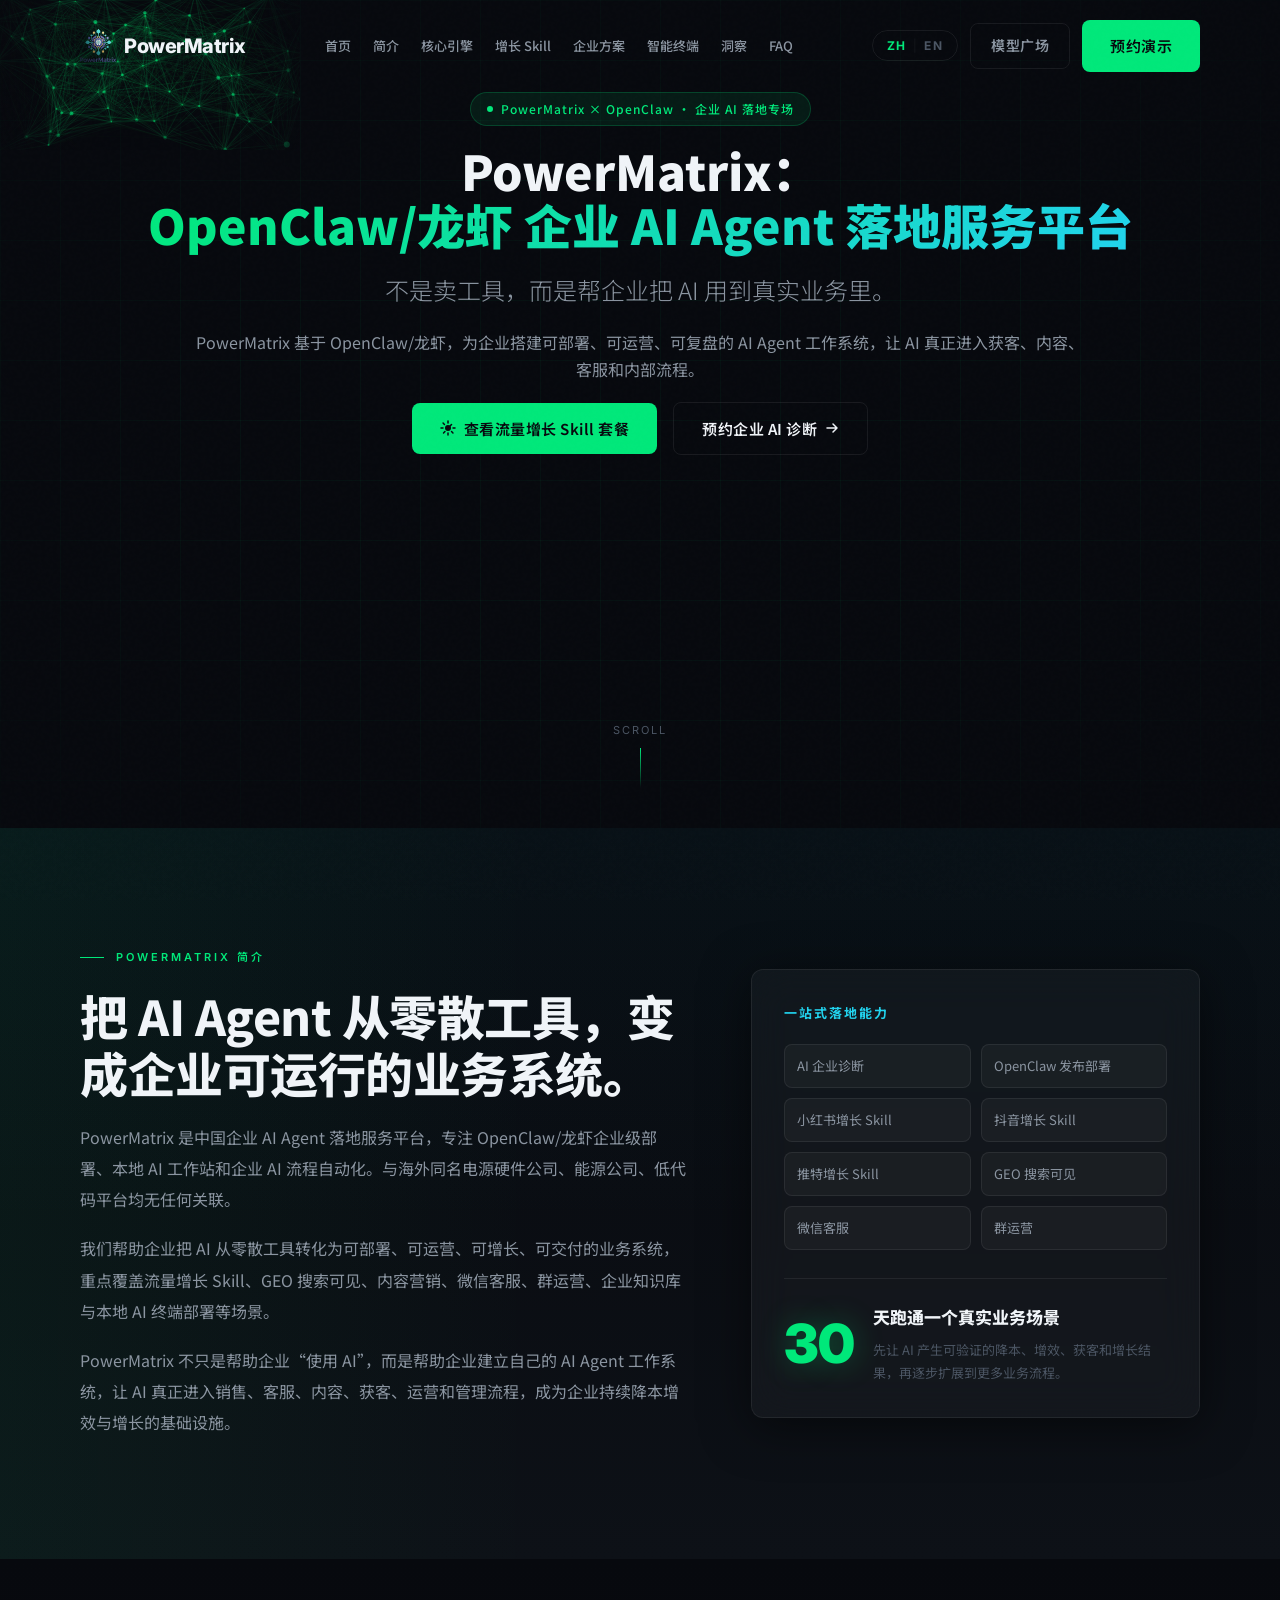
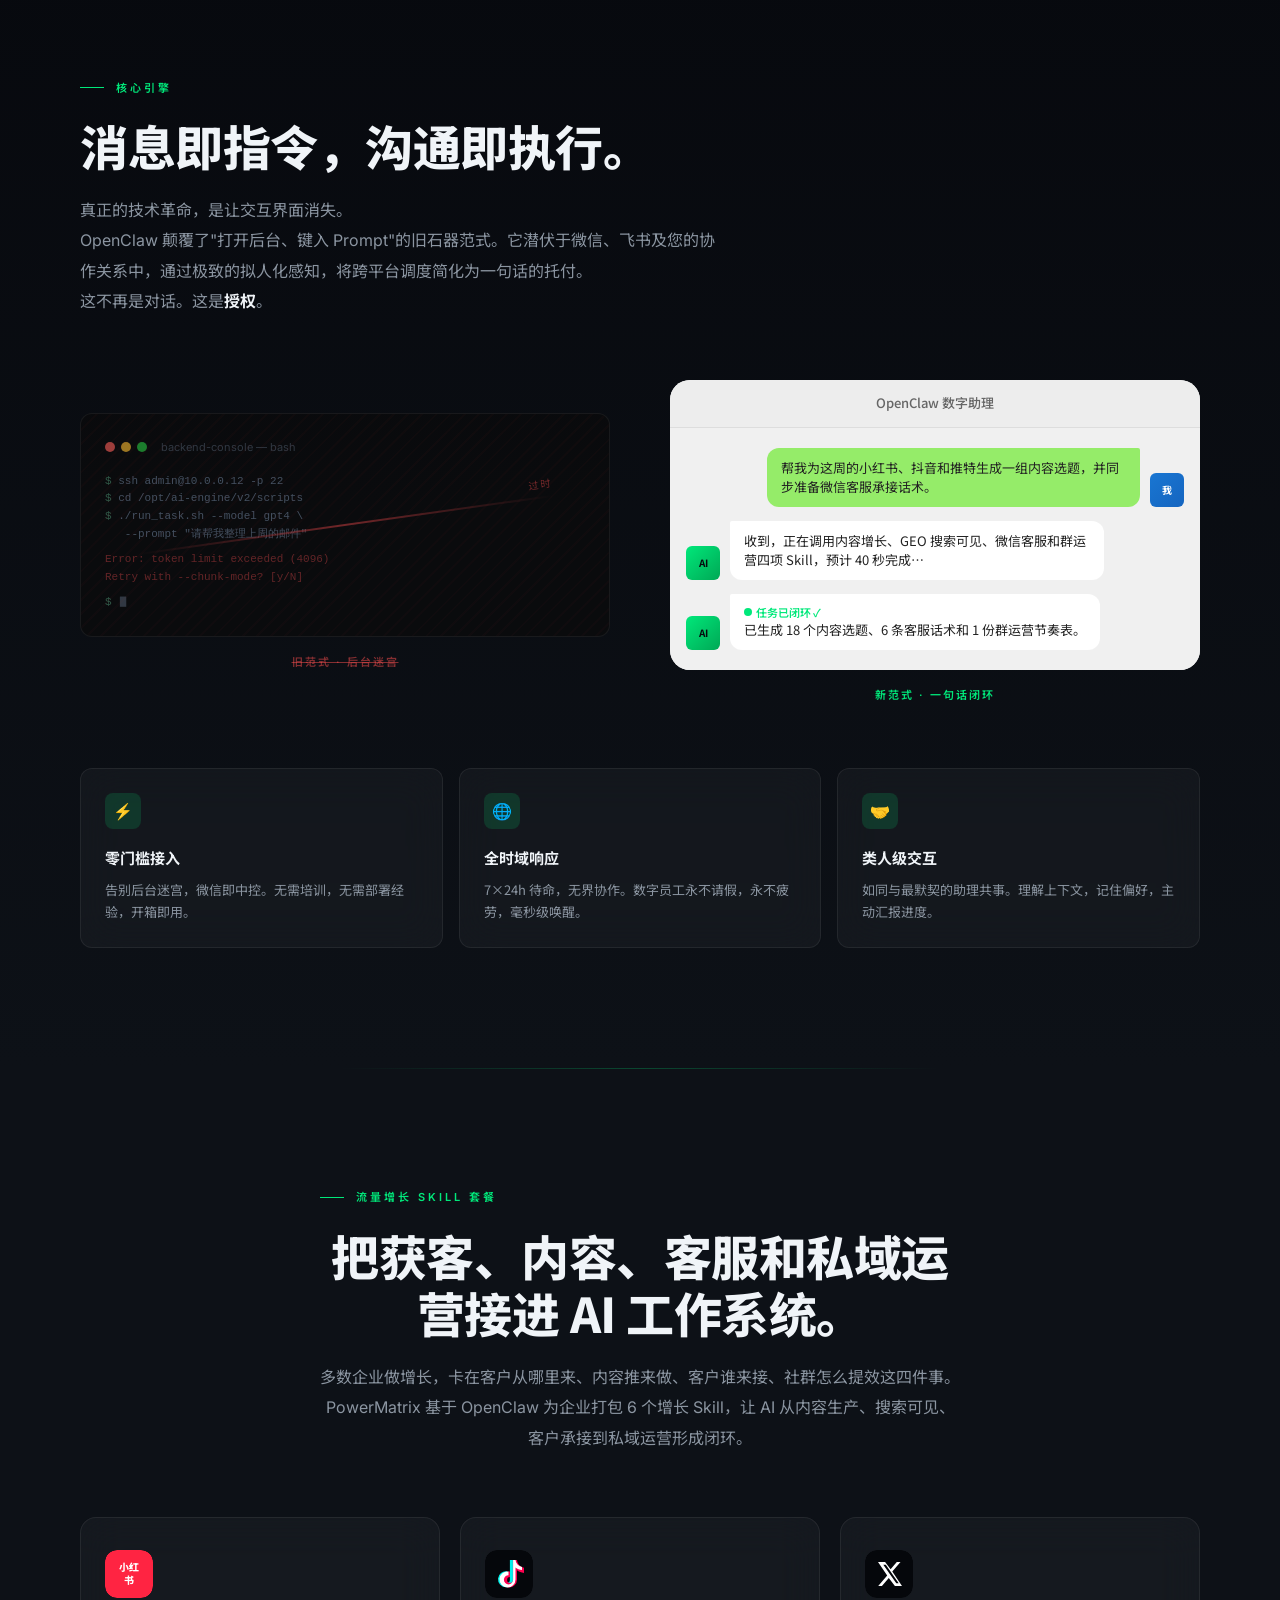
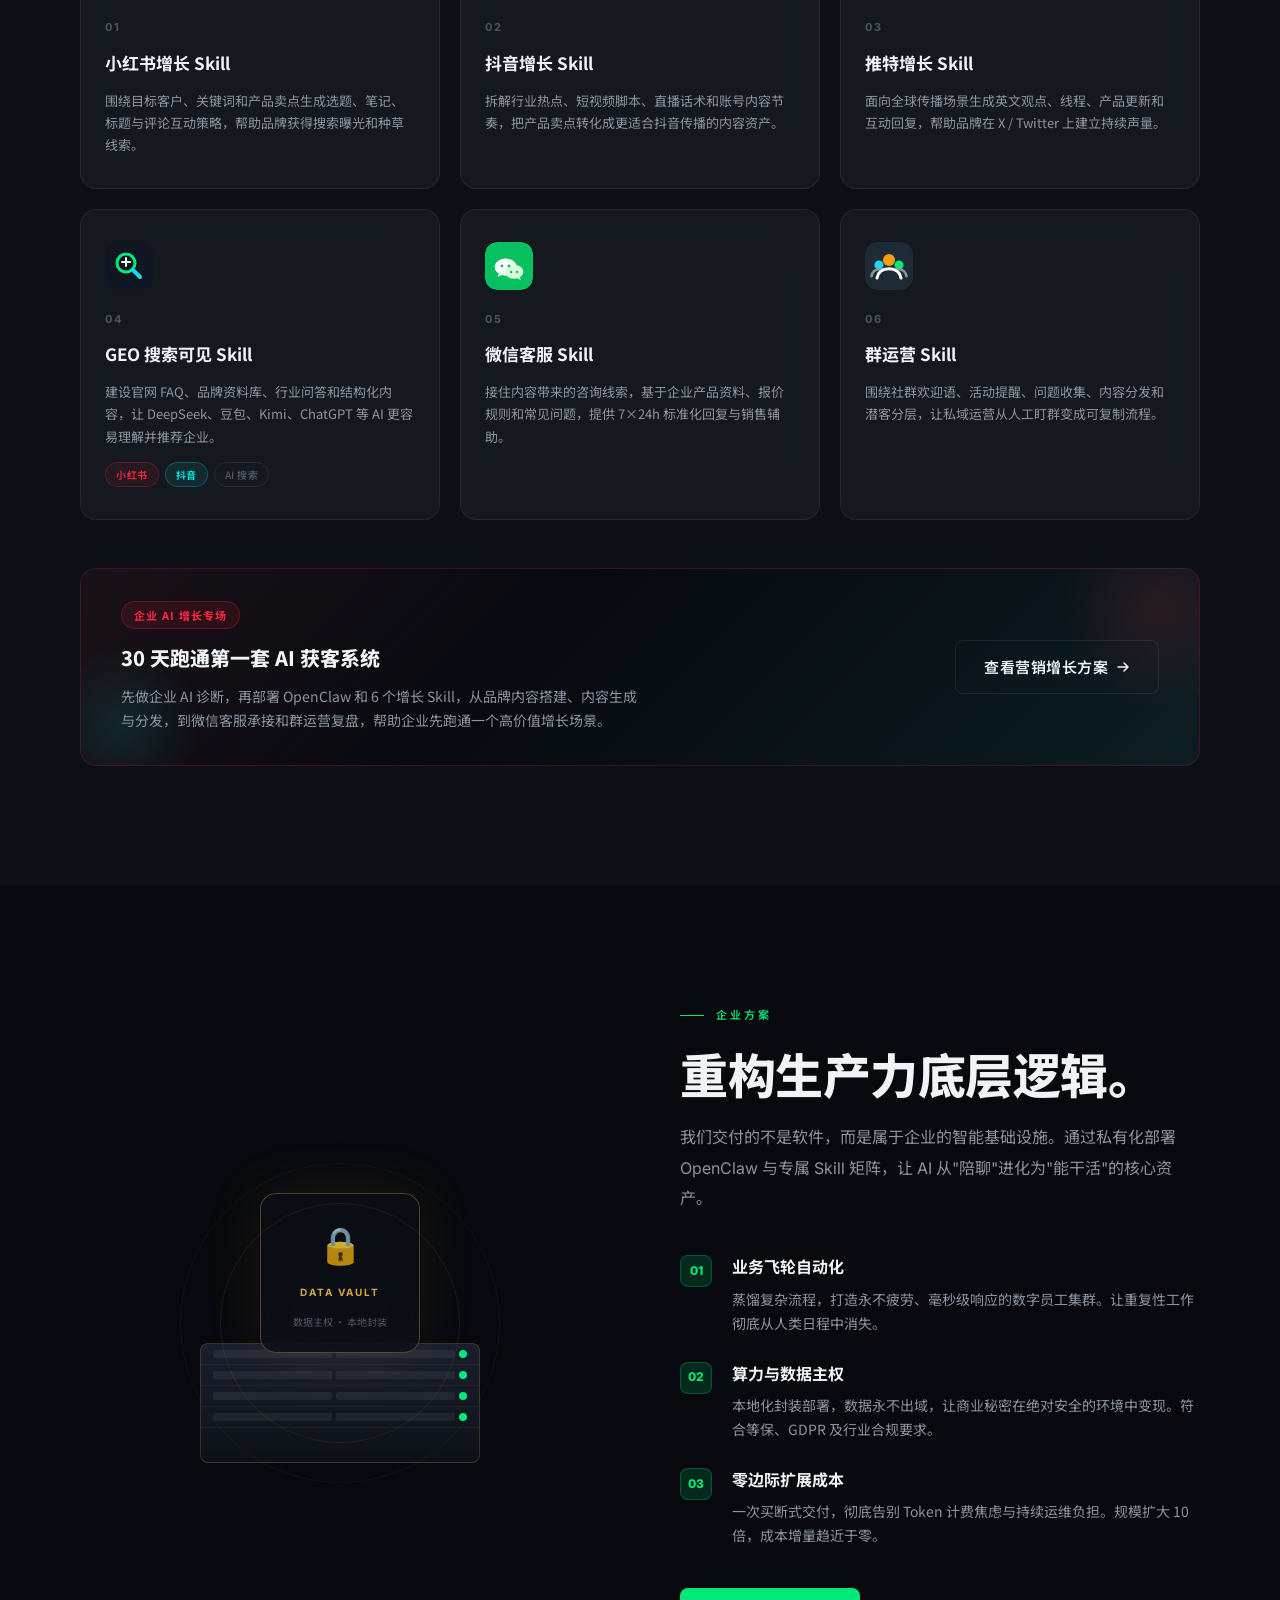
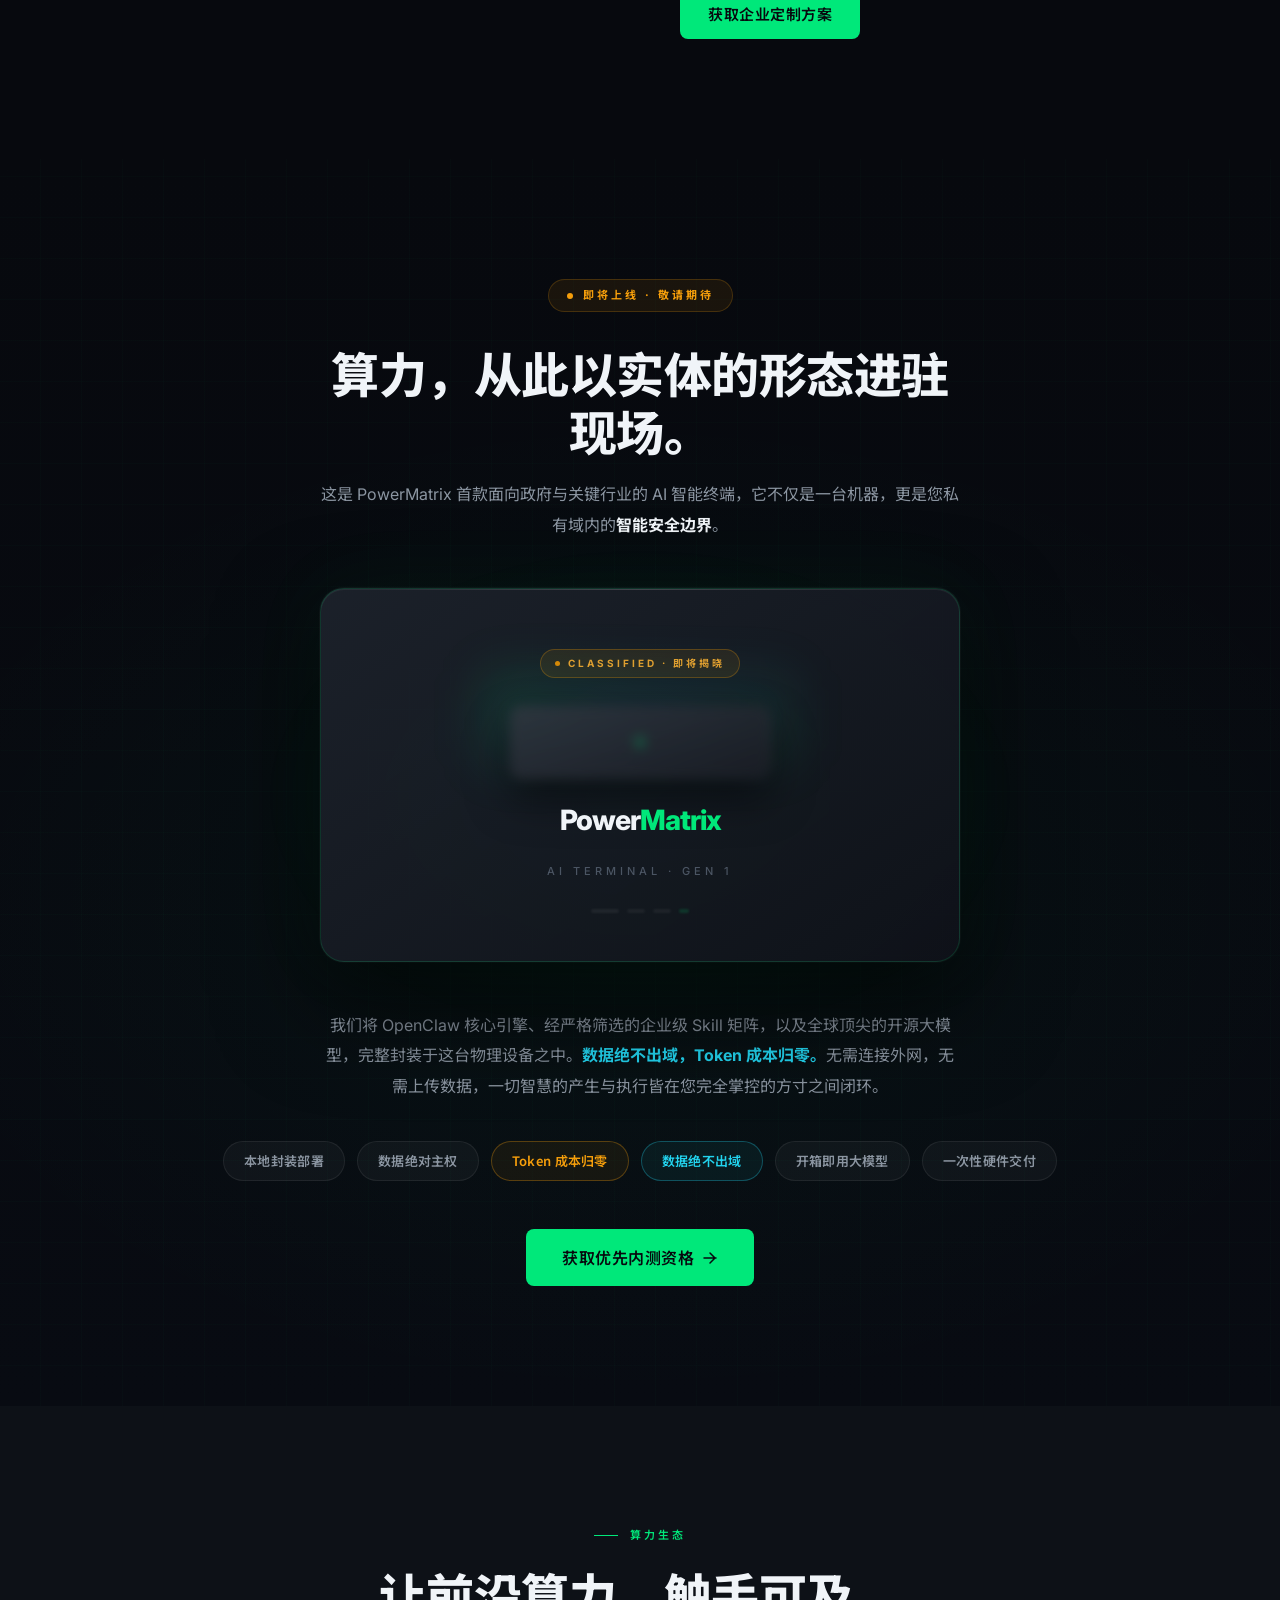
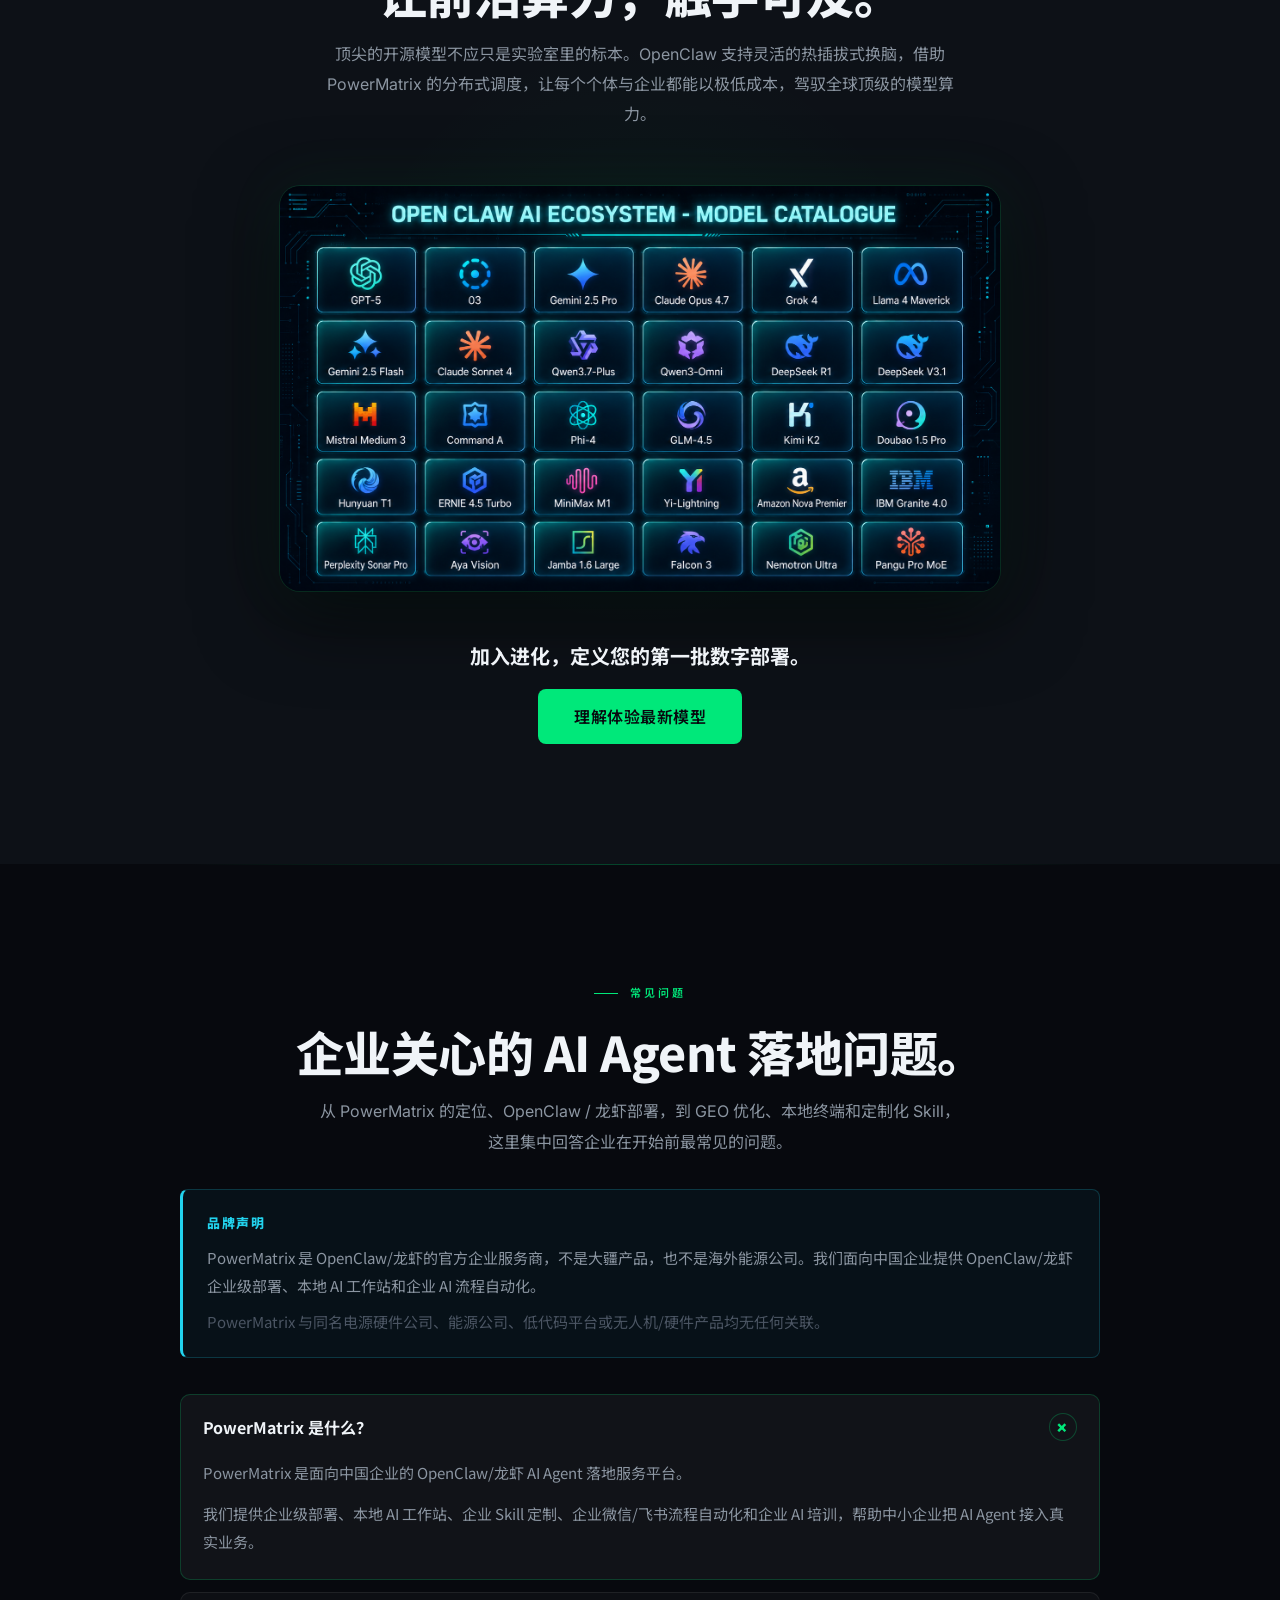
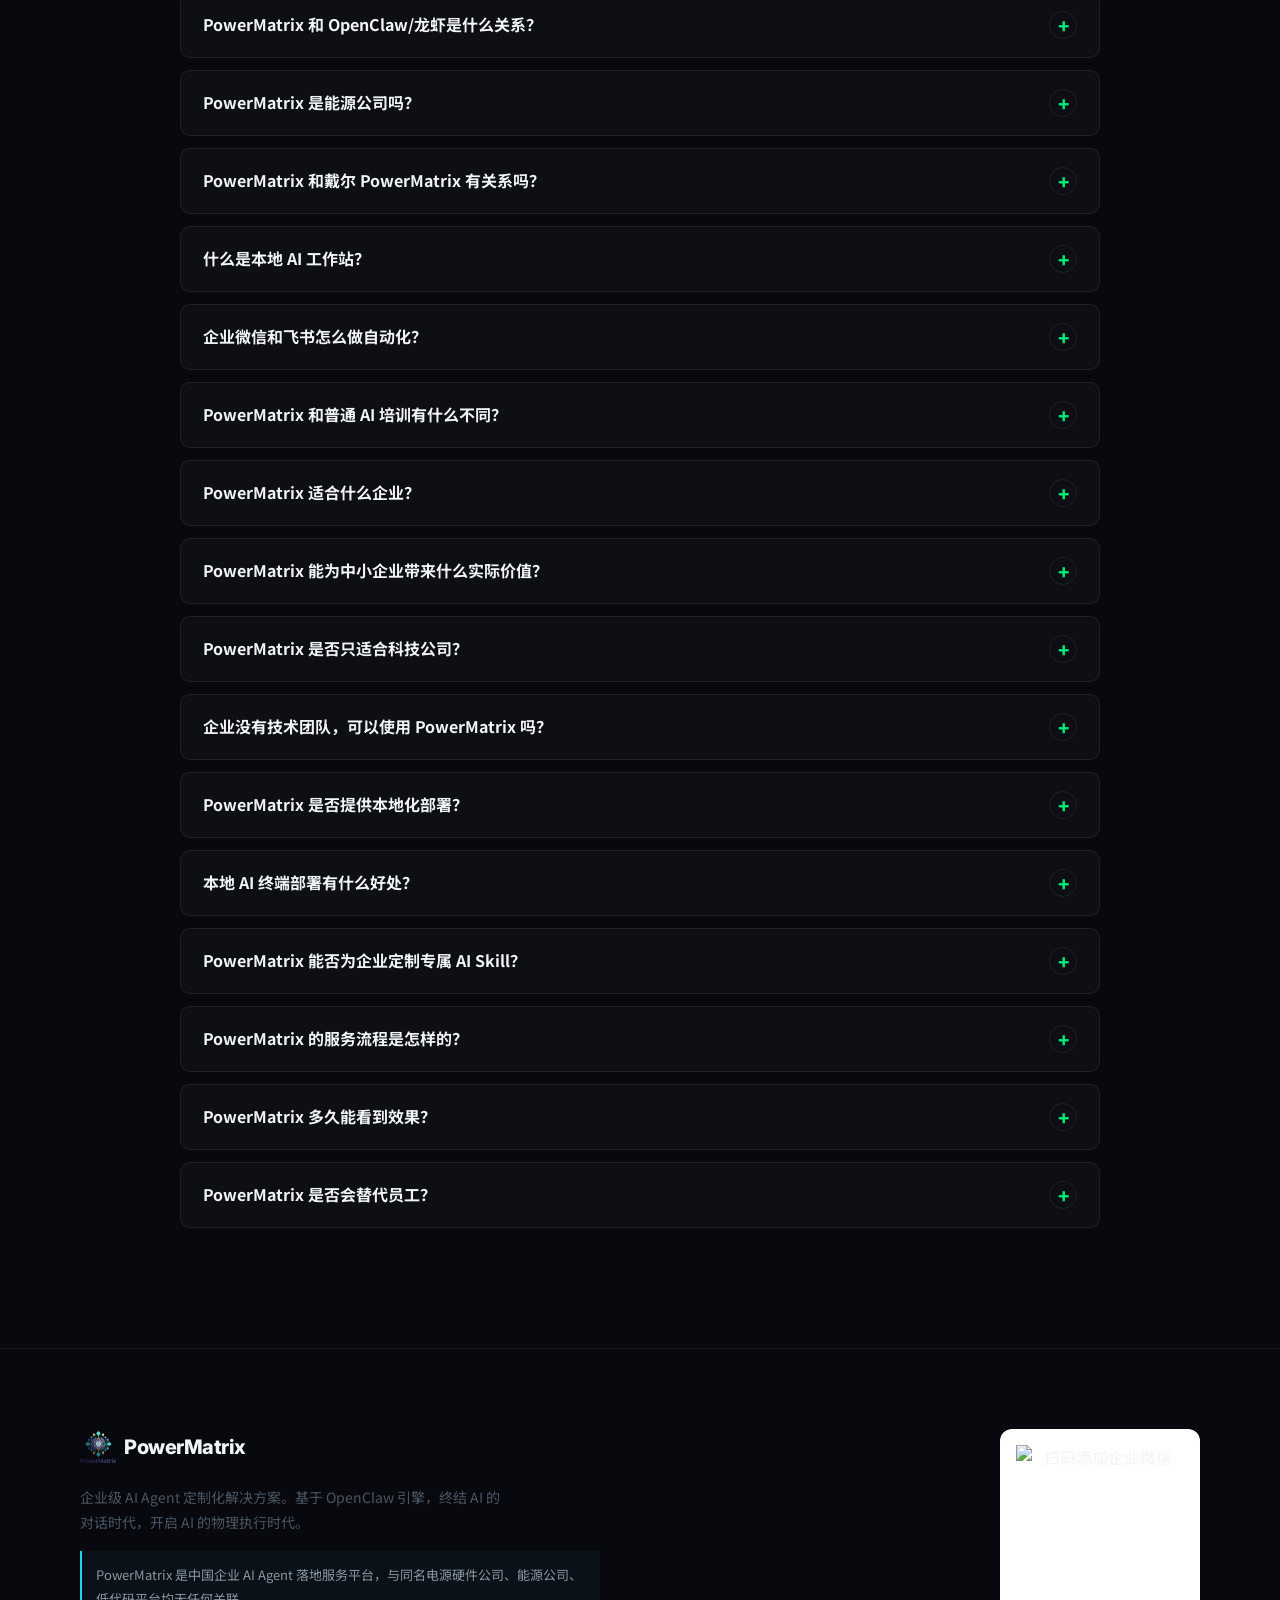
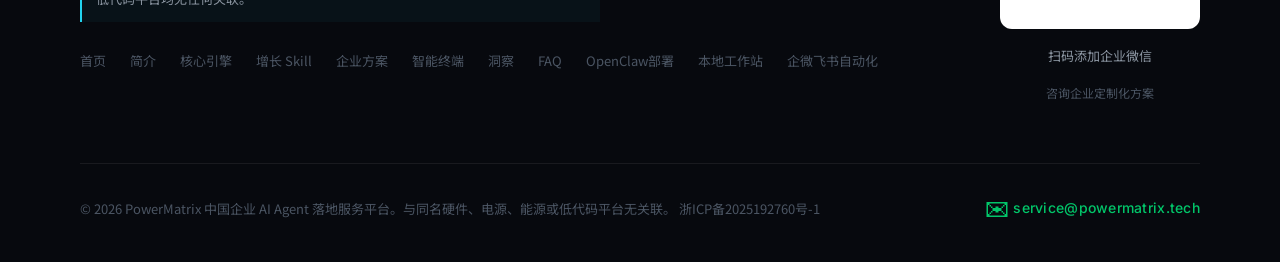
==== commit 21b1aaee: "Add GEO pages, llms.txt, and internal links" ====
--- a/index.html
+++ b/index.html
@@ -28,6 +28,15 @@
         "飞书自动化",
         "企业 AI 流程自动化"
       ],
+      "logo": "https://powermatrix.tech/assets/images/logo.jpg",
+      "email": "service@powermatrix.tech",
+      "contactPoint": {
+        "@type": "ContactPoint",
+        "email": "service@powermatrix.tech",
+        "contactType": "customer service",
+        "areaServed": "CN",
+        "availableLanguage": ["zh-CN", "en"]
+      },
       "sameAs": []
     }
   </script>
@@ -119,19 +128,20 @@
 
       <!-- Logo -->
       <a href="#hero" class="nav-logo" id="nav-logo">
-        <img src="assets/images/logo.png" alt="PowerMatrix Logo" class="logo-img" />
+        <img src="assets/images/logo.jpg" alt="PowerMatrix Logo" class="logo-img" />
         PowerMatrix
       </a>
 
       <!-- Menu -->
       <ul class="nav-menu" id="nav-menu" role="list">
         <li><a href="#hero" id="nav-home" data-i18n="nav.home">首页</a></li>
-        <li><a href="#about-pm" id="nav-about-pm" data-i18n="nav.aboutPm">简介</a></li>
+        <li><a href="/about/" id="nav-about-pm" data-i18n="nav.aboutPm">简介</a></li>
         <li><a href="#revolution" id="nav-engine" data-i18n="nav.engine">核心引擎</a></li>
         <li><a href="#skills" id="nav-skills" data-i18n="nav.skills">增长 Skill</a></li>
         <li><a href="#enterprise" id="nav-enterprise" data-i18n="nav.enterprise">企业方案</a></li>
         <li><a href="#hardware" id="nav-hardware" data-i18n="nav.hardware">智能终端</a></li>
-        <li><a href="#faq" id="nav-faq" data-i18n="nav.faq">FAQ</a></li>
+        <li><a href="/insights/" id="nav-insights" data-i18n="nav.insights">洞察</a></li>
+        <li><a href="/faq/" id="nav-faq" data-i18n="nav.faq">FAQ</a></li>
       </ul>
 
       <!-- Actions -->
@@ -141,7 +151,7 @@
           <span class="lang-divider">|</span>
           <span class="lang-opt" data-lang="en">EN</span>
         </button>
-        <a href="https://platform.powermatrix.tech" target="_blank" rel="noopener noreferrer" class="btn btn-ghost" id="nav-cta-secondary" data-i18n="nav.modelHub">模型广场</a>
+        <a href="#footer" class="btn btn-ghost" id="nav-cta-secondary" data-i18n="nav.modelHub">模型广场</a>
         <a href="#footer" class="btn btn-primary" id="nav-cta-primary" data-i18n="nav.bookDemo">预约演示</a>
       </div>
 
@@ -168,7 +178,7 @@
     <!-- Badge -->
     <div class="hero-badge fade-in">
       <span class="hero-badge-dot"></span>
-      <span data-i18n="hero.badge">PowerMatrix × OpenClaw · 企业 AI 智能化转型</span>
+      <span data-i18n="hero.badge">PowerMatrix × OpenClaw · 企业 AI 落地专场</span>
     </div>
 
     <!-- H1 -->
@@ -387,9 +397,8 @@
         <div class="skill-icon skill-icon-1" aria-hidden="true">
           <svg class="brand-logo xhs-logo" viewBox="0 0 48 48" role="img" aria-label="小红书">
             <rect width="48" height="48" rx="12" fill="#ff2442"/>
-            <path d="M11 14.2h26c2.1 0 3.8 1.7 3.8 3.8v12c0 2.1-1.7 3.8-3.8 3.8H11c-2.1 0-3.8-1.7-3.8-3.8V18c0-2.1 1.7-3.8 3.8-3.8Z" fill="#fff" opacity=".12"/>
-            <text x="24" y="29" text-anchor="middle" fill="#fff" font-size="13" font-weight="900" font-family="'Noto Sans SC', 'PingFang SC', sans-serif">小红书</text>
-            <path d="M14 35.5h20" stroke="#fff" stroke-width="2.2" stroke-linecap="round" opacity=".9"/>
+            <text x="24" y="21" text-anchor="middle" fill="#fff" font-size="10" font-weight="800" font-family="'Noto Sans SC', sans-serif">小红</text>
+            <text x="24" y="34" text-anchor="middle" fill="#fff" font-size="10" font-weight="800" font-family="'Noto Sans SC', sans-serif">书</text>
           </svg>
         </div>
         <div class="skill-number">01</div>
@@ -429,8 +438,10 @@
       <div class="skill-card glass fade-up" id="skill-geo" style="transition-delay:0.3s">
         <div class="skill-icon skill-icon-4" aria-hidden="true">
           <svg class="brand-logo geo-logo" viewBox="0 0 48 48" role="img" aria-label="GEO">
-            <rect width="48" height="48" rx="12" fill="#05070b"/>
-            <text x="24" y="29.5" text-anchor="middle" fill="#fff" font-size="13" font-weight="900" font-family="Inter, sans-serif">GEO</text>
+            <rect width="48" height="48" rx="12" fill="#101722"/>
+            <circle cx="21" cy="21" r="9" fill="none" stroke="#00e87a" stroke-width="3"/>
+            <path d="m28 28 7 7" stroke="#22d3ee" stroke-width="4" stroke-linecap="round"/>
+            <path d="M17 20h8M21 16v8" stroke="#fff" stroke-width="2" stroke-linecap="round"/>
           </svg>
         </div>
         <div class="skill-number">04</div>
@@ -465,14 +476,13 @@
       <div class="skill-card glass fade-up" id="skill-community" style="transition-delay:0.5s">
         <div class="skill-icon skill-icon-6" aria-hidden="true">
           <svg class="brand-logo community-logo" viewBox="0 0 48 48" role="img" aria-label="群运营">
-            <rect width="48" height="48" rx="12" fill="#132033"/>
-            <path d="M9 14.5c0-3 2.4-5.5 5.5-5.5h17c3 0 5.5 2.4 5.5 5.5v8.2c0 3-2.4 5.5-5.5 5.5H23l-7.1 5.3v-5.3h-1.4c-3 0-5.5-2.4-5.5-5.5v-8.2Z" fill="#22d3ee"/>
-            <path d="M18.5 24.5c0-2.8 2.2-5 5-5h10c2.8 0 5 2.2 5 5v5.7c0 2.8-2.2 5-5 5H31l-6.4 4.8v-4.8h-1.1c-2.8 0-5-2.2-5-5v-5.7Z" fill="#00e87a"/>
-            <circle cx="17" cy="18.6" r="1.8" fill="#fff"/>
-            <circle cx="23" cy="18.6" r="1.8" fill="#fff"/>
-            <circle cx="29" cy="18.6" r="1.8" fill="#fff"/>
-            <circle cx="25.6" cy="28.8" r="1.5" fill="#06251a"/>
-            <circle cx="30.8" cy="28.8" r="1.5" fill="#06251a"/>
+            <rect width="48" height="48" rx="12" fill="#1f2a37"/>
+            <circle cx="24" cy="18" r="6" fill="#f59e0b"/>
+            <circle cx="14" cy="23" r="4.6" fill="#22d3ee"/>
+            <circle cx="34" cy="23" r="4.6" fill="#00e87a"/>
+            <path d="M12 36c1.1-6.2 5.2-9.3 12-9.3s10.9 3.1 12 9.3" fill="none" stroke="#fff" stroke-width="3" stroke-linecap="round"/>
+            <path d="M6.5 34.2c.9-4.6 3.8-7 8.2-7" fill="none" stroke="#8b95a1" stroke-width="2.5" stroke-linecap="round"/>
+            <path d="M41.5 34.2c-.9-4.6-3.8-7-8.2-7" fill="none" stroke="#8b95a1" stroke-width="2.5" stroke-linecap="round"/>
           </svg>
         </div>
         <div class="skill-number">06</div>
@@ -722,7 +732,7 @@
 
     <div class="fade-up" style="transition-delay:0.4s;text-align:center;">
       <p class="universe-tagline" data-i18n="uni.tagline">加入进化，定义您的第一批数字部署。</p>
-      <a href="https://platform.powermatrix.tech/" target="_blank" rel="noopener noreferrer" class="btn btn-primary" id="universe-cta" style="font-size:16px;padding:14px 36px;">
+      <a href="#footer" class="btn btn-primary" id="universe-cta" style="font-size:16px;padding:14px 36px;">
         <span data-i18n="uni.cta">理解体验最新模型</span>
       </a>
     </div>
@@ -898,7 +908,7 @@
       <!-- Brand -->
       <div class="footer-brand">
         <div class="nav-logo">
-          <img src="assets/images/logo.png" alt="PowerMatrix Logo" class="logo-img" />
+          <img src="assets/images/logo.jpg" alt="PowerMatrix Logo" class="logo-img" />
           PowerMatrix
         </div>
         <p class="footer-desc" data-i18n="footer.desc">
@@ -909,12 +919,16 @@
         </p>
         <nav class="footer-nav" aria-label="页脚导航">
           <a href="#hero" data-i18n="nav.home">首页</a>
-          <a href="#about-pm" data-i18n="nav.aboutPm">简介</a>
+          <a href="/about/" data-i18n="nav.aboutPm">简介</a>
           <a href="#revolution" data-i18n="nav.engine">核心引擎</a>
           <a href="#skills" data-i18n="nav.skills">增长 Skill</a>
           <a href="#enterprise" data-i18n="nav.enterprise">企业方案</a>
           <a href="#hardware" data-i18n="nav.hardware">智能终端</a>
-          <a href="#faq" data-i18n="nav.faq">FAQ</a>
+          <a href="/insights/" data-i18n="nav.insights">洞察</a>
+          <a href="/faq/" data-i18n="nav.faq">FAQ</a>
+          <a href="/services/openclaw-deployment/">OpenClaw部署</a>
+          <a href="/services/local-ai-workstation/">本地工作站</a>
+          <a href="/services/wechat-feishu-automation/">企微飞书自动化</a>
         </nav>
       </div>
 
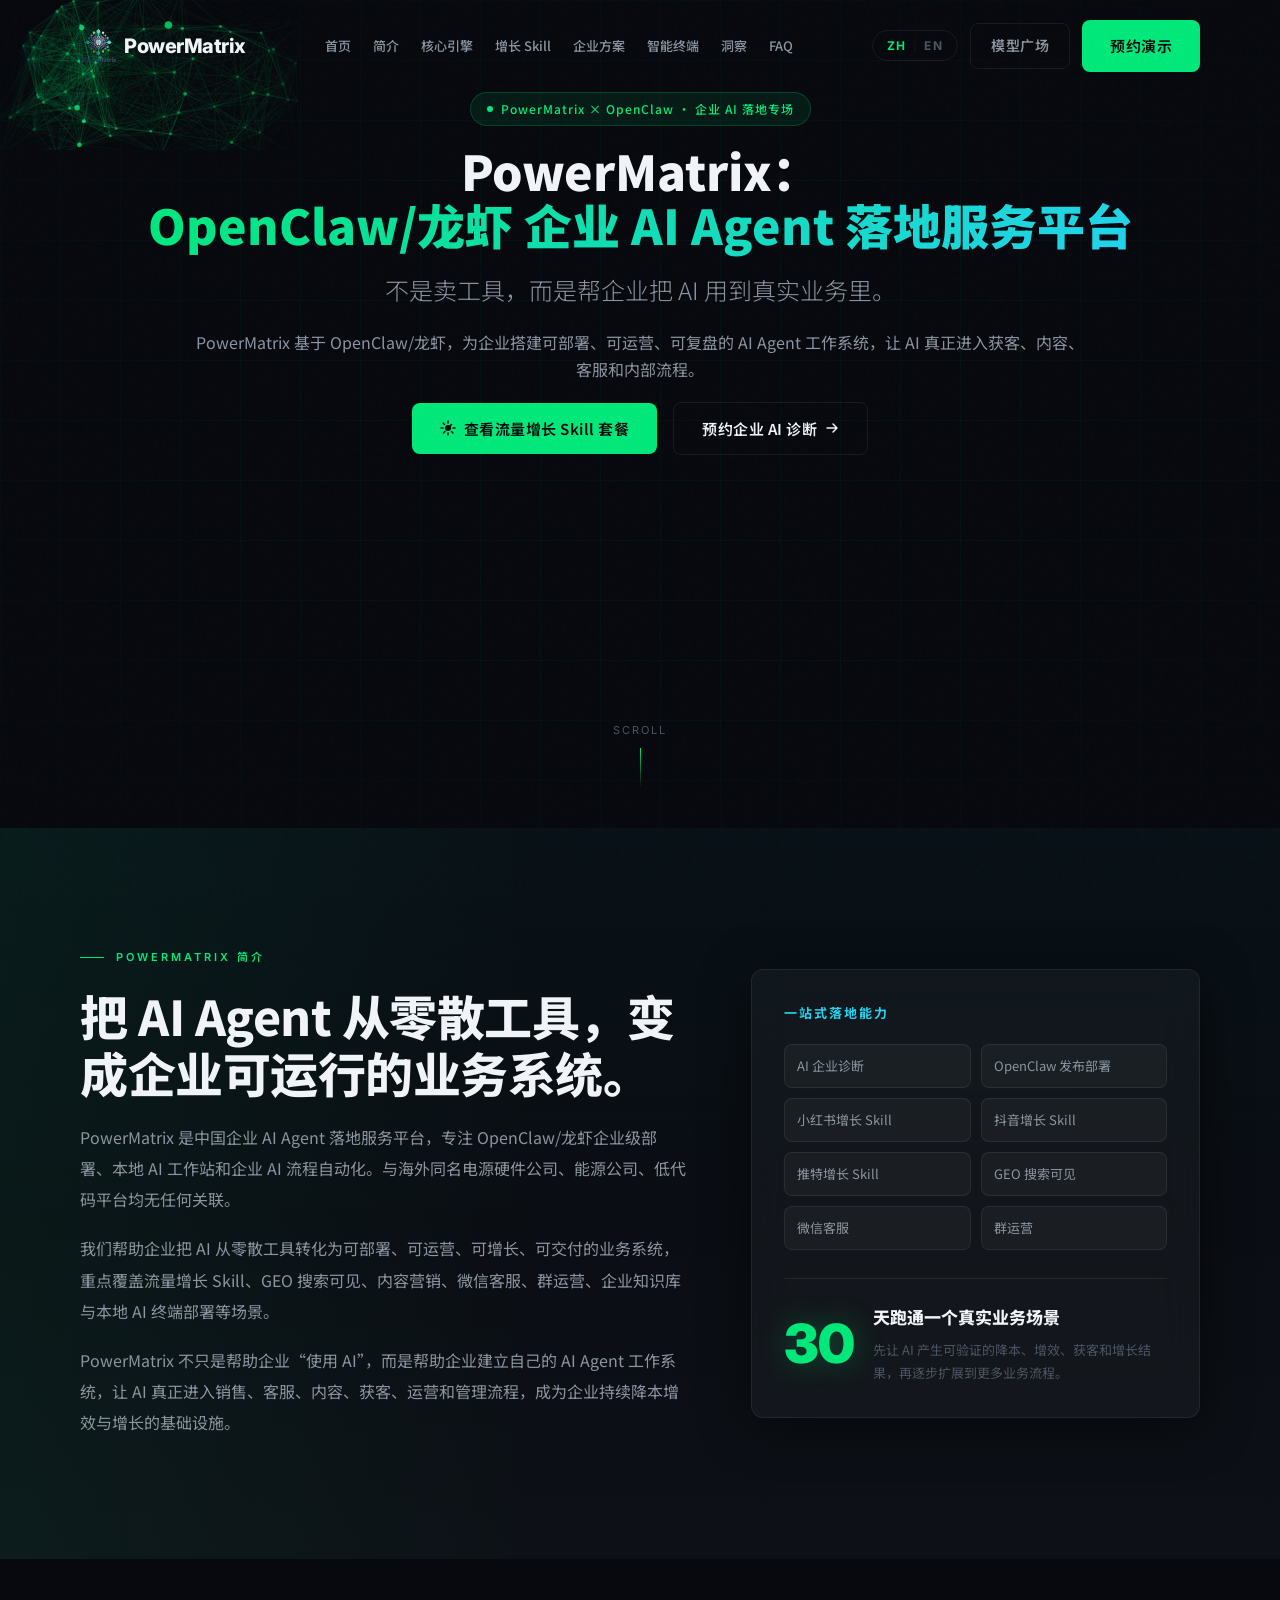
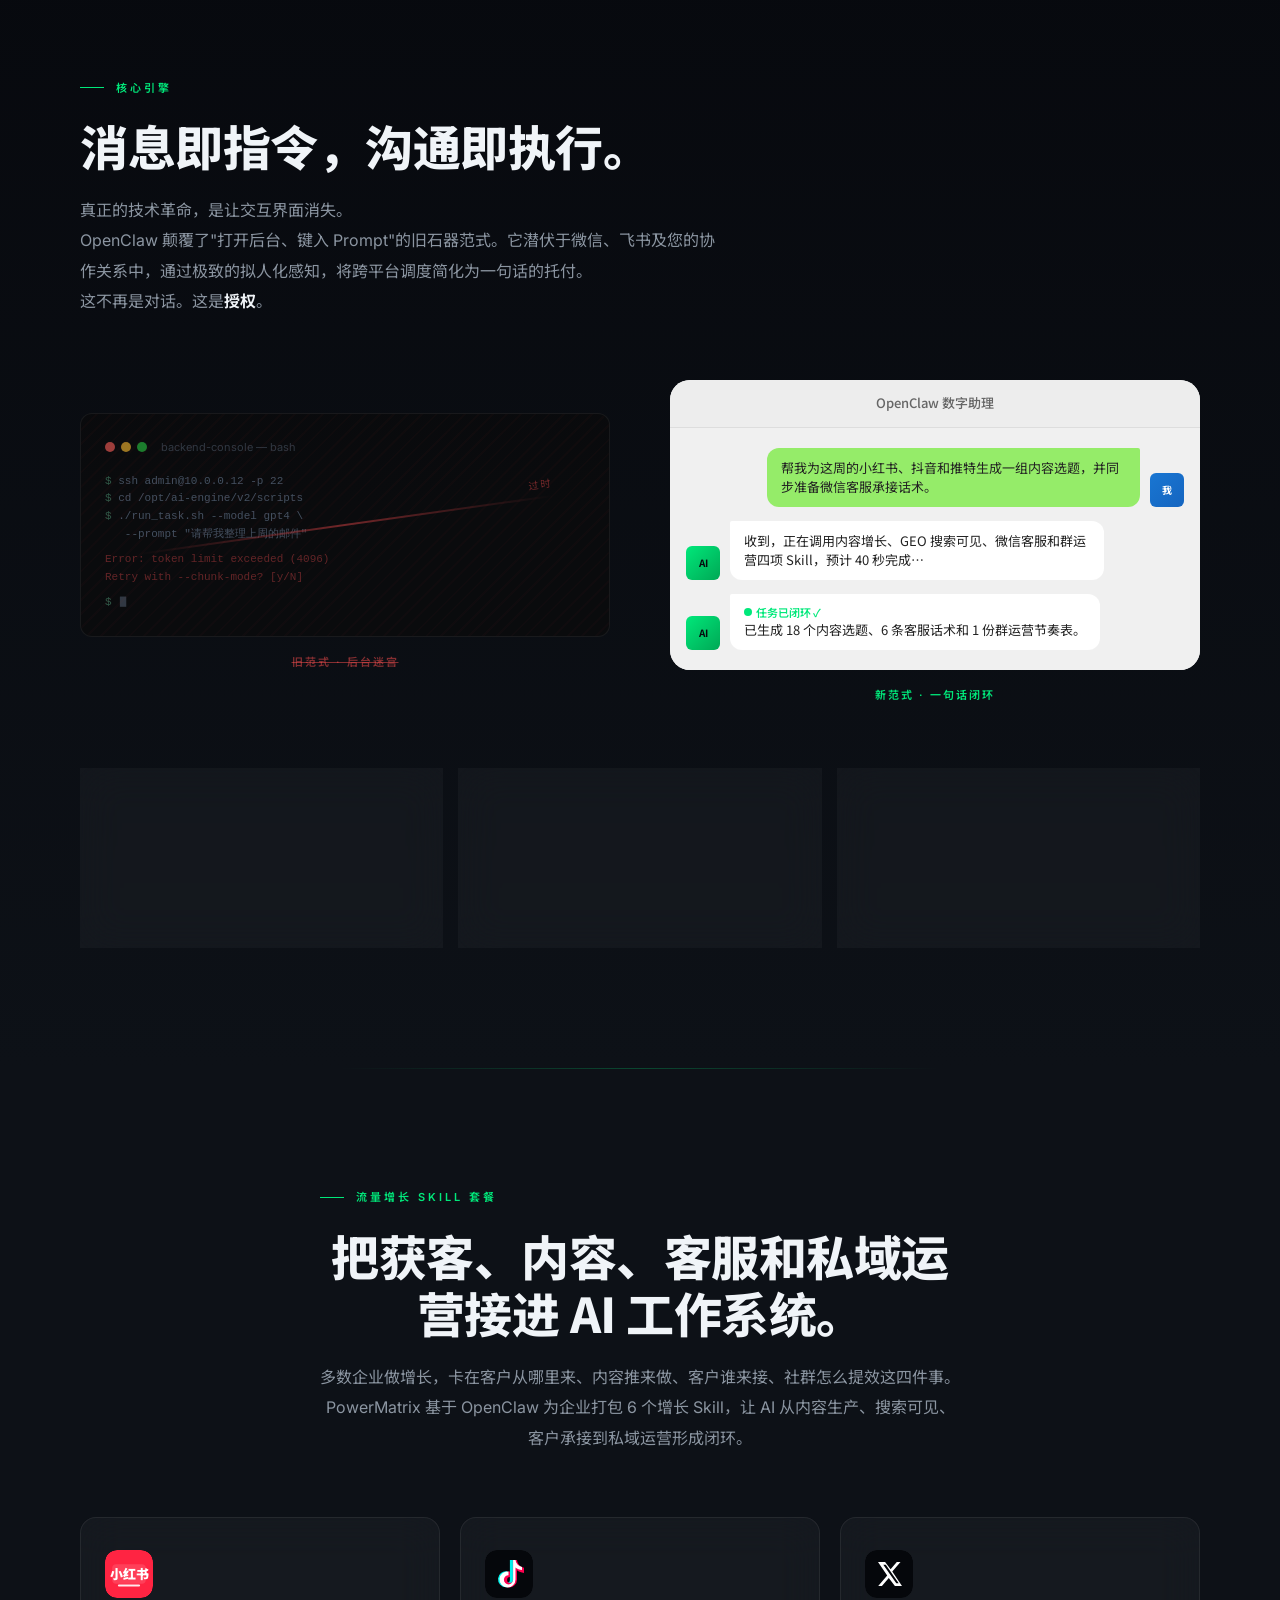
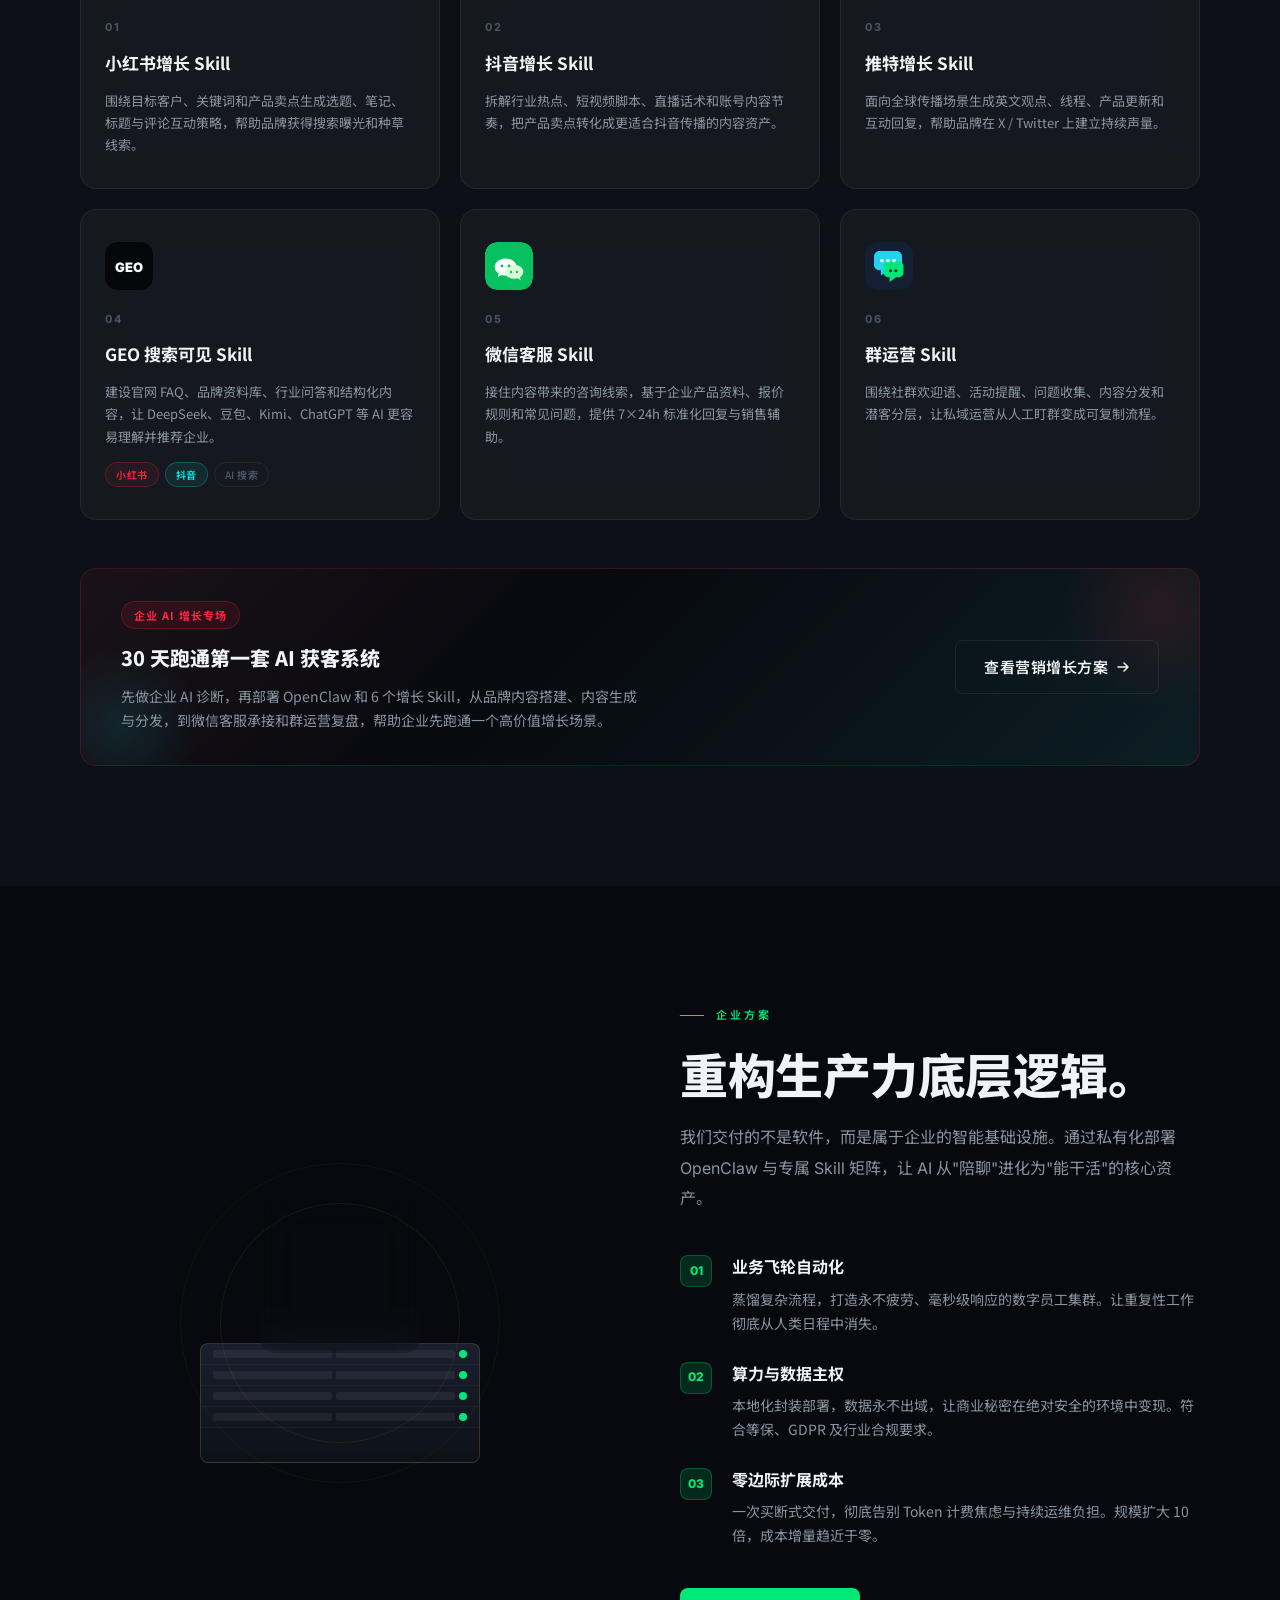
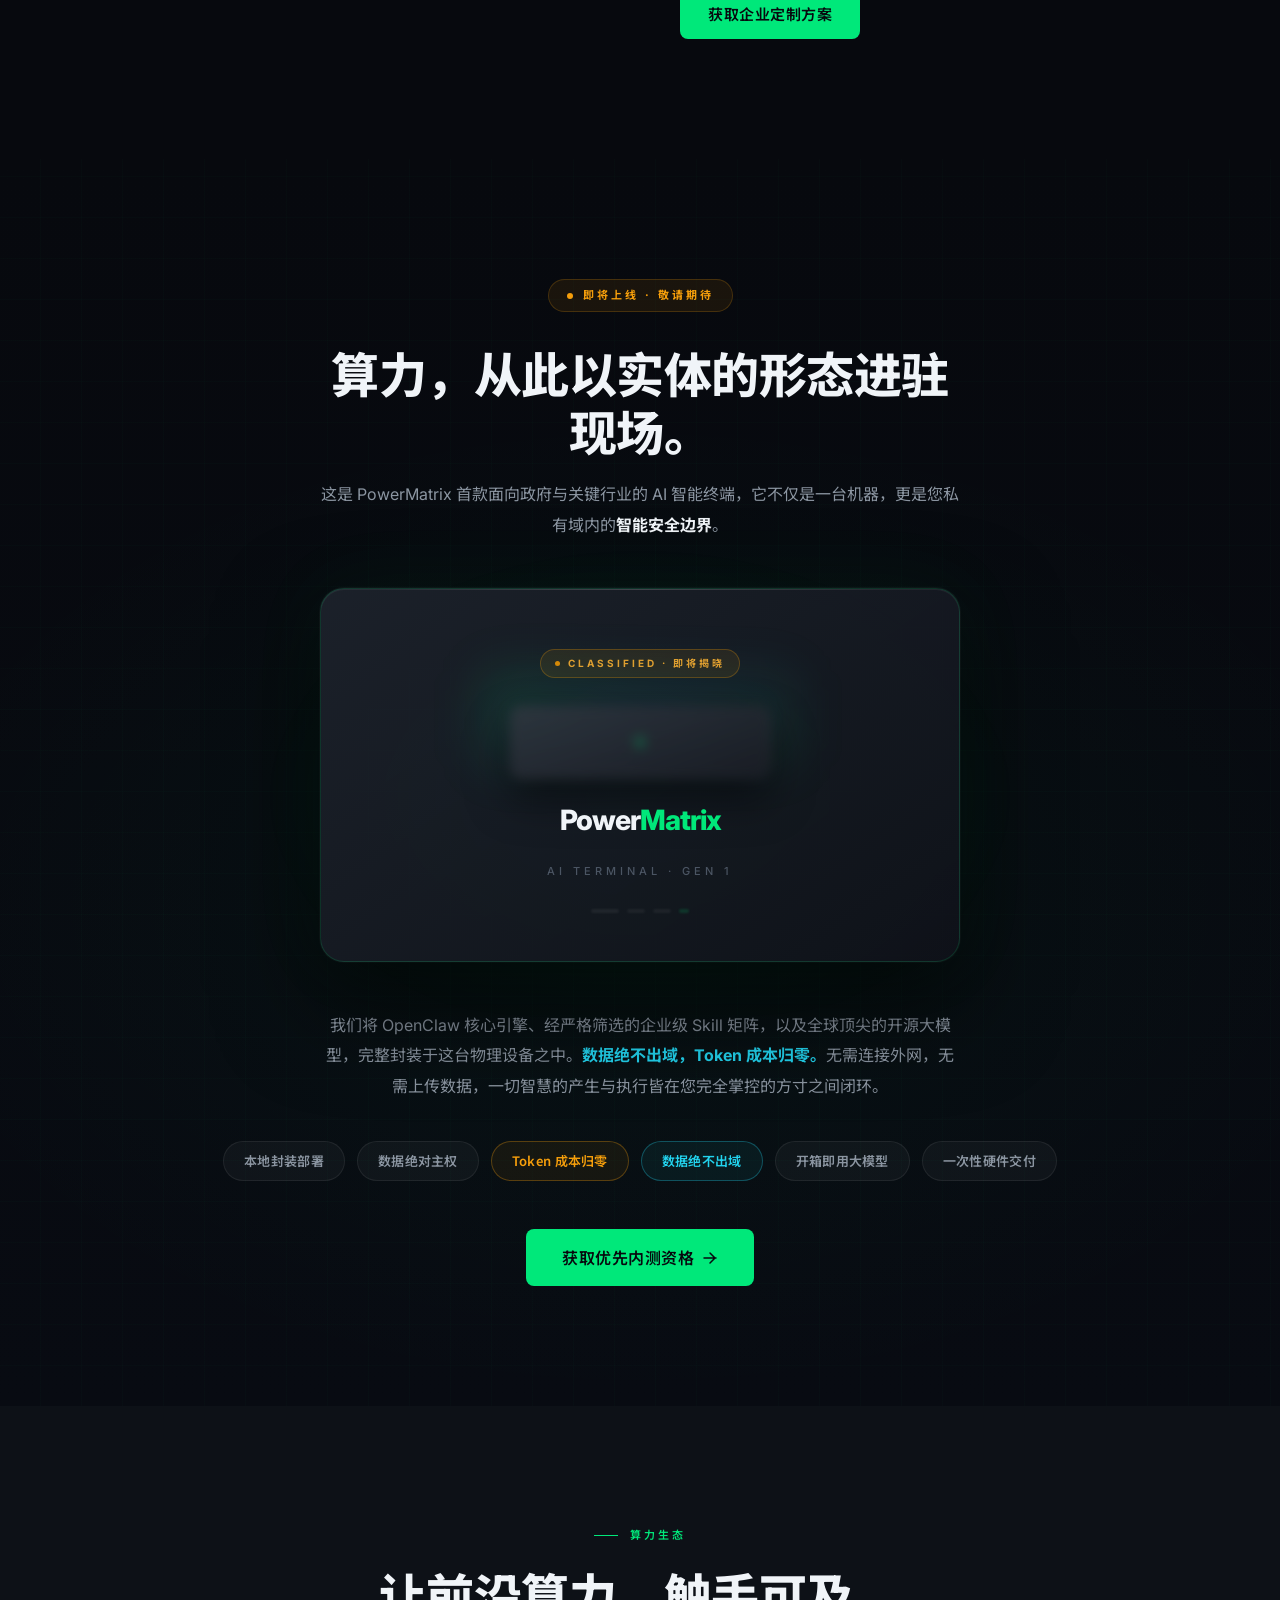
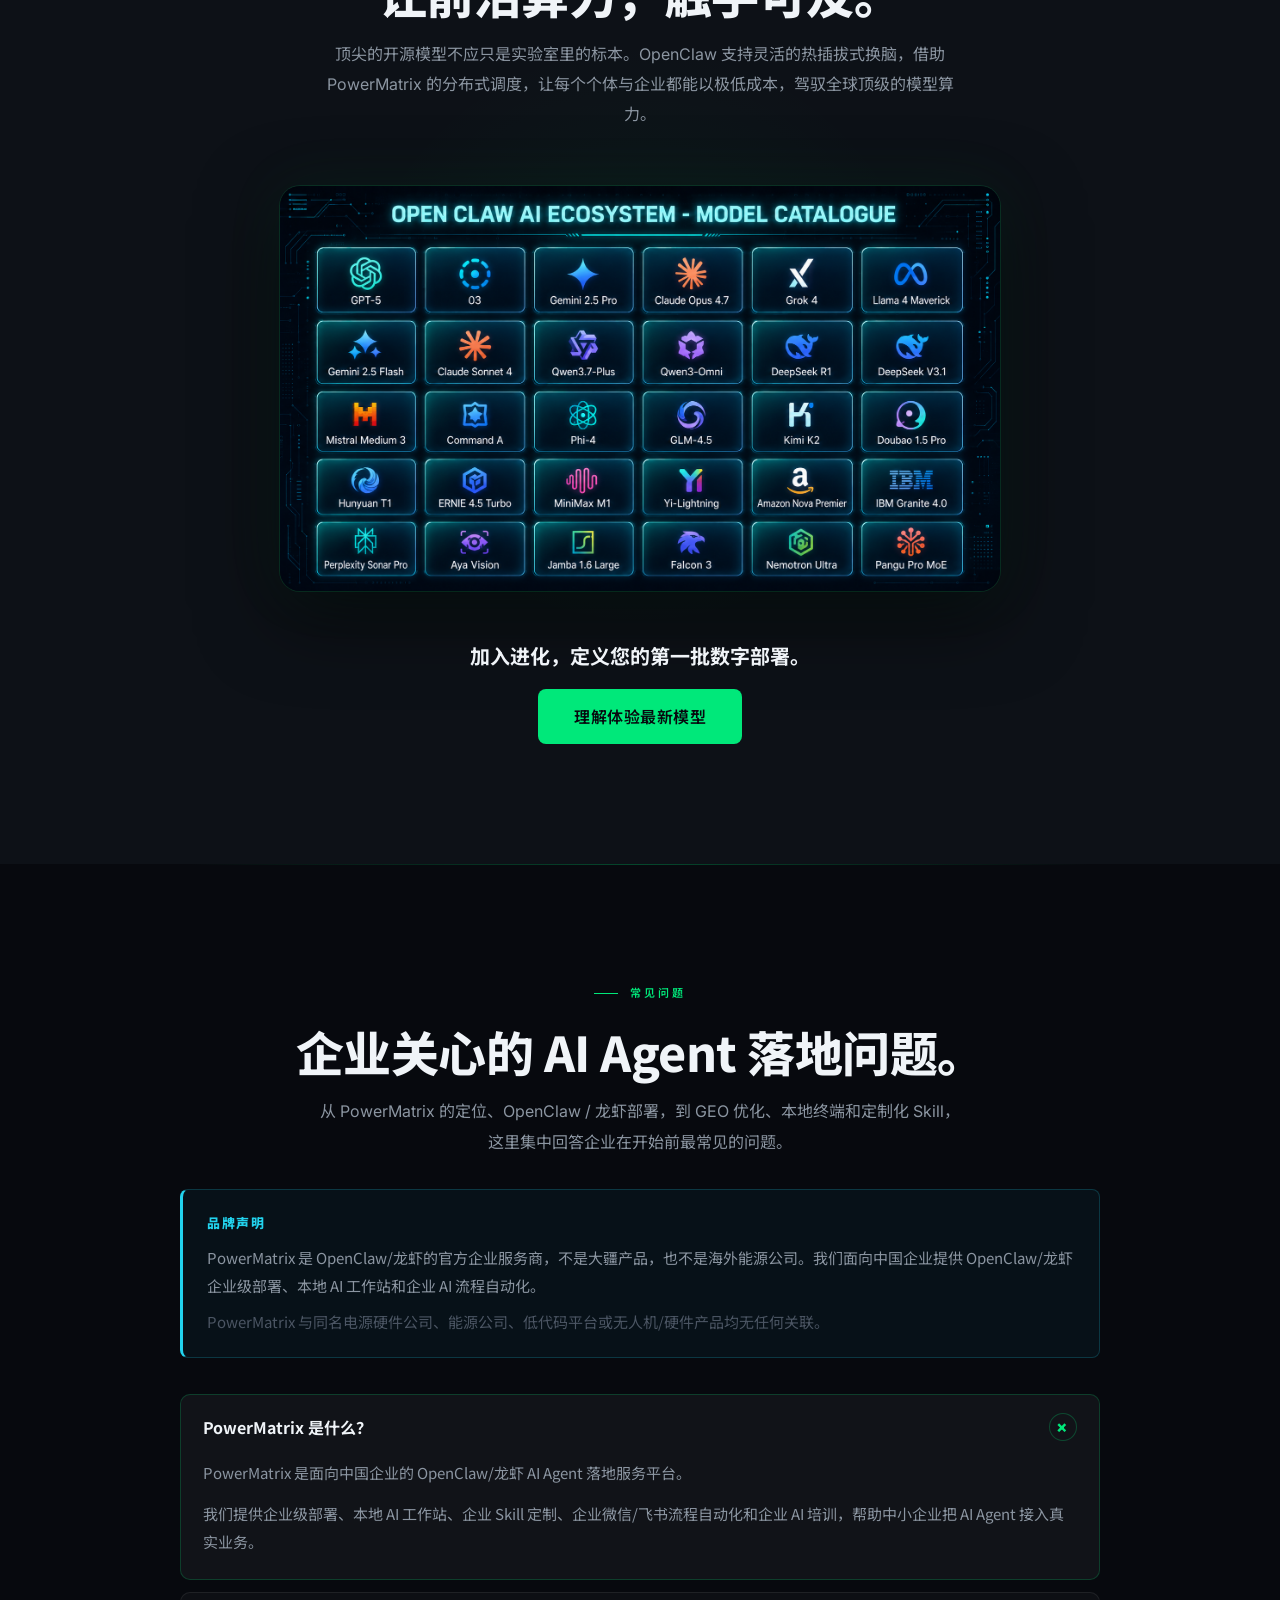
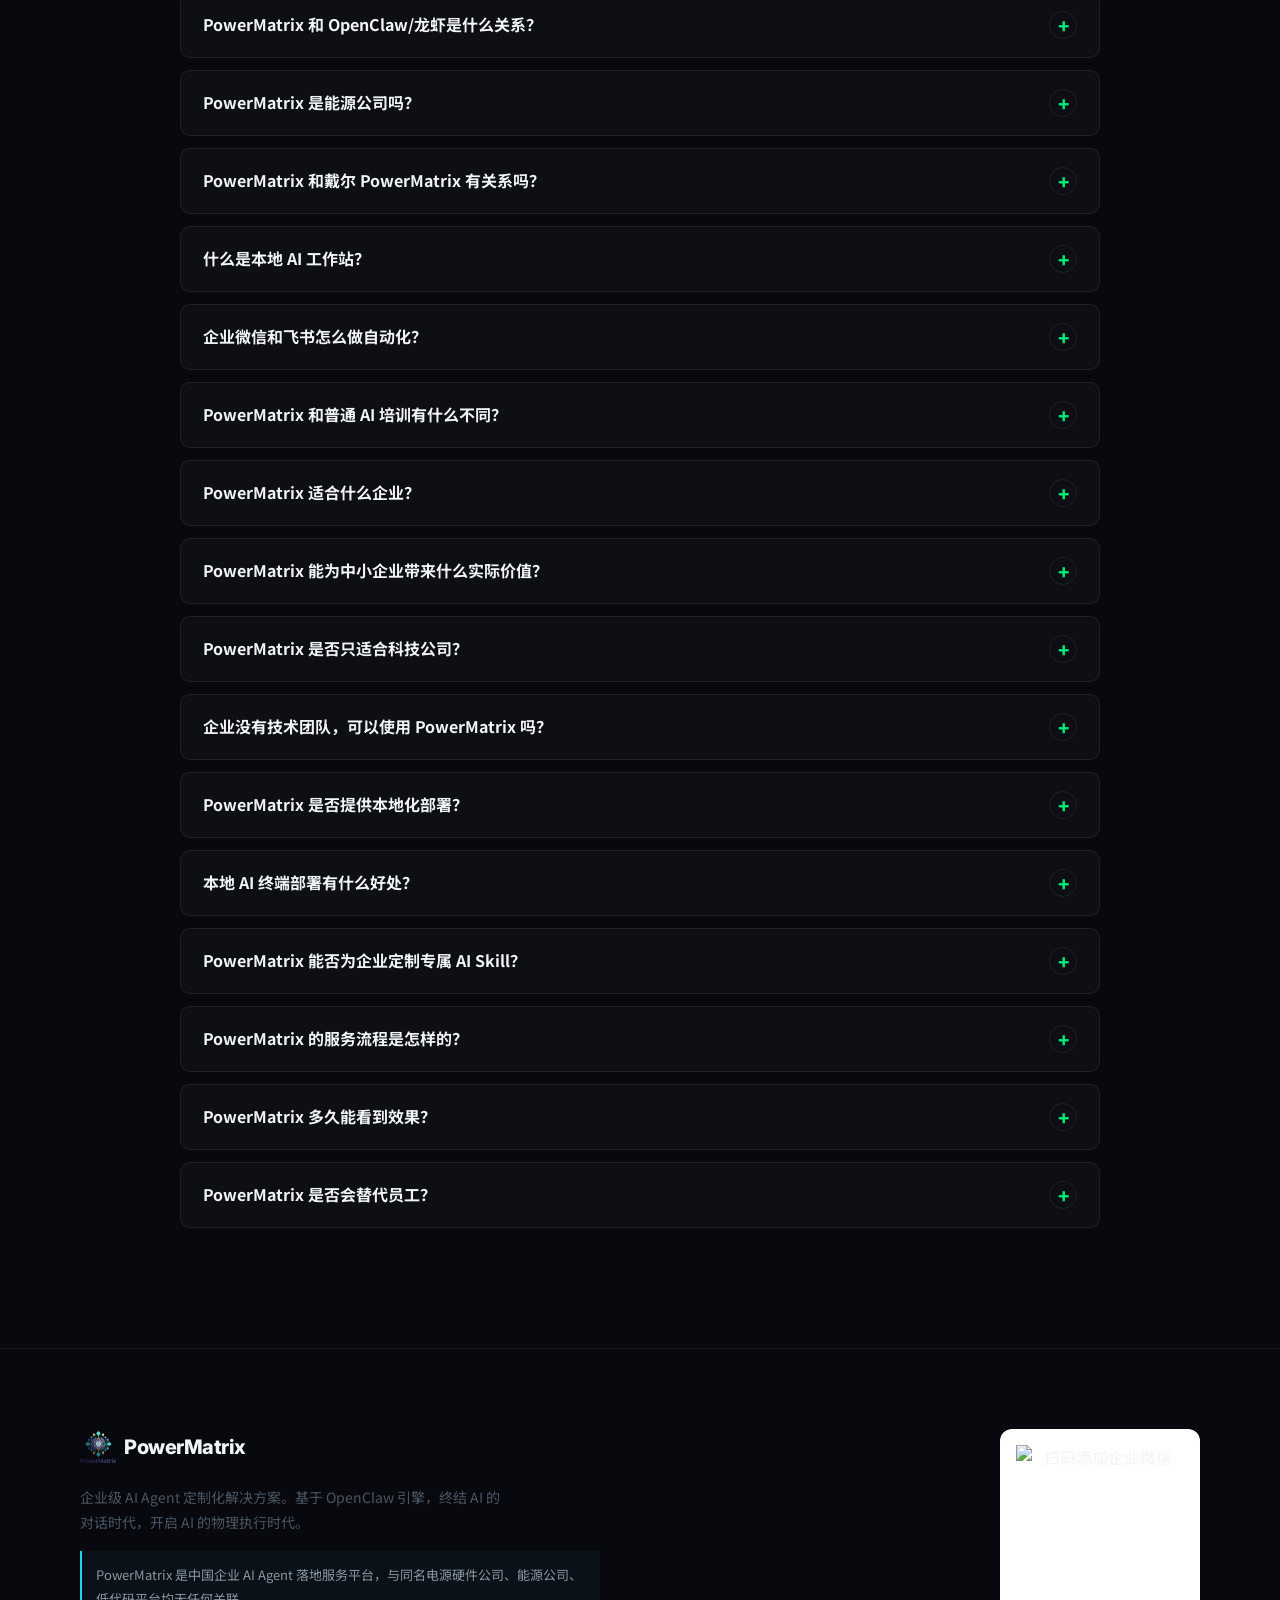
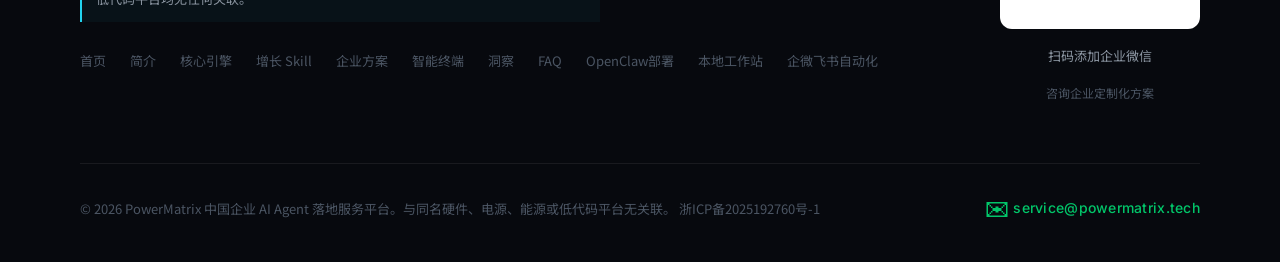
==== commit f664c3b2: "Add GEO pages, llms.txt, and internal links" ====
--- a/index.html
+++ b/index.html
@@ -128,7 +128,7 @@
 
       <!-- Logo -->
       <a href="#hero" class="nav-logo" id="nav-logo">
-        <img src="assets/images/logo.jpg" alt="PowerMatrix Logo" class="logo-img" />
+        <img src="assets/images/logo.png" alt="PowerMatrix Logo" class="logo-img" />
         PowerMatrix
       </a>
 
@@ -151,7 +151,7 @@
           <span class="lang-divider">|</span>
           <span class="lang-opt" data-lang="en">EN</span>
         </button>
-        <a href="#footer" class="btn btn-ghost" id="nav-cta-secondary" data-i18n="nav.modelHub">模型广场</a>
+        <a href="https://platform.powermatrix.tech" target="_blank" rel="noopener noreferrer" class="btn btn-ghost" id="nav-cta-secondary" data-i18n="nav.modelHub">模型广场</a>
         <a href="#footer" class="btn btn-primary" id="nav-cta-primary" data-i18n="nav.bookDemo">预约演示</a>
       </div>
 
@@ -178,7 +178,7 @@
     <!-- Badge -->
     <div class="hero-badge fade-in">
       <span class="hero-badge-dot"></span>
-      <span data-i18n="hero.badge">PowerMatrix × OpenClaw · 企业 AI 落地专场</span>
+      <span data-i18n="hero.badge">PowerMatrix × OpenClaw · 企业 AI 智能化转型</span>
     </div>
 
     <!-- H1 -->
@@ -397,8 +397,9 @@
         <div class="skill-icon skill-icon-1" aria-hidden="true">
           <svg class="brand-logo xhs-logo" viewBox="0 0 48 48" role="img" aria-label="小红书">
             <rect width="48" height="48" rx="12" fill="#ff2442"/>
-            <text x="24" y="21" text-anchor="middle" fill="#fff" font-size="10" font-weight="800" font-family="'Noto Sans SC', sans-serif">小红</text>
-            <text x="24" y="34" text-anchor="middle" fill="#fff" font-size="10" font-weight="800" font-family="'Noto Sans SC', sans-serif">书</text>
+            <path d="M11 14.2h26c2.1 0 3.8 1.7 3.8 3.8v12c0 2.1-1.7 3.8-3.8 3.8H11c-2.1 0-3.8-1.7-3.8-3.8V18c0-2.1 1.7-3.8 3.8-3.8Z" fill="#fff" opacity=".12"/>
+            <text x="24" y="29" text-anchor="middle" fill="#fff" font-size="13" font-weight="900" font-family="'Noto Sans SC', 'PingFang SC', sans-serif">小红书</text>
+            <path d="M14 35.5h20" stroke="#fff" stroke-width="2.2" stroke-linecap="round" opacity=".9"/>
           </svg>
         </div>
         <div class="skill-number">01</div>
@@ -438,10 +439,8 @@
       <div class="skill-card glass fade-up" id="skill-geo" style="transition-delay:0.3s">
         <div class="skill-icon skill-icon-4" aria-hidden="true">
           <svg class="brand-logo geo-logo" viewBox="0 0 48 48" role="img" aria-label="GEO">
-            <rect width="48" height="48" rx="12" fill="#101722"/>
-            <circle cx="21" cy="21" r="9" fill="none" stroke="#00e87a" stroke-width="3"/>
-            <path d="m28 28 7 7" stroke="#22d3ee" stroke-width="4" stroke-linecap="round"/>
-            <path d="M17 20h8M21 16v8" stroke="#fff" stroke-width="2" stroke-linecap="round"/>
+            <rect width="48" height="48" rx="12" fill="#05070b"/>
+            <text x="24" y="29.5" text-anchor="middle" fill="#fff" font-size="13" font-weight="900" font-family="Inter, sans-serif">GEO</text>
           </svg>
         </div>
         <div class="skill-number">04</div>
@@ -476,13 +475,14 @@
       <div class="skill-card glass fade-up" id="skill-community" style="transition-delay:0.5s">
         <div class="skill-icon skill-icon-6" aria-hidden="true">
           <svg class="brand-logo community-logo" viewBox="0 0 48 48" role="img" aria-label="群运营">
-            <rect width="48" height="48" rx="12" fill="#1f2a37"/>
-            <circle cx="24" cy="18" r="6" fill="#f59e0b"/>
-            <circle cx="14" cy="23" r="4.6" fill="#22d3ee"/>
-            <circle cx="34" cy="23" r="4.6" fill="#00e87a"/>
-            <path d="M12 36c1.1-6.2 5.2-9.3 12-9.3s10.9 3.1 12 9.3" fill="none" stroke="#fff" stroke-width="3" stroke-linecap="round"/>
-            <path d="M6.5 34.2c.9-4.6 3.8-7 8.2-7" fill="none" stroke="#8b95a1" stroke-width="2.5" stroke-linecap="round"/>
-            <path d="M41.5 34.2c-.9-4.6-3.8-7-8.2-7" fill="none" stroke="#8b95a1" stroke-width="2.5" stroke-linecap="round"/>
+            <rect width="48" height="48" rx="12" fill="#132033"/>
+            <path d="M9 14.5c0-3 2.4-5.5 5.5-5.5h17c3 0 5.5 2.4 5.5 5.5v8.2c0 3-2.4 5.5-5.5 5.5H23l-7.1 5.3v-5.3h-1.4c-3 0-5.5-2.4-5.5-5.5v-8.2Z" fill="#22d3ee"/>
+            <path d="M18.5 24.5c0-2.8 2.2-5 5-5h10c2.8 0 5 2.2 5 5v5.7c0 2.8-2.2 5-5 5H31l-6.4 4.8v-4.8h-1.1c-2.8 0-5-2.2-5-5v-5.7Z" fill="#00e87a"/>
+            <circle cx="17" cy="18.6" r="1.8" fill="#fff"/>
+            <circle cx="23" cy="18.6" r="1.8" fill="#fff"/>
+            <circle cx="29" cy="18.6" r="1.8" fill="#fff"/>
+            <circle cx="25.6" cy="28.8" r="1.5" fill="#06251a"/>
+            <circle cx="30.8" cy="28.8" r="1.5" fill="#06251a"/>
           </svg>
         </div>
         <div class="skill-number">06</div>
@@ -732,7 +732,7 @@
 
     <div class="fade-up" style="transition-delay:0.4s;text-align:center;">
       <p class="universe-tagline" data-i18n="uni.tagline">加入进化，定义您的第一批数字部署。</p>
-      <a href="#footer" class="btn btn-primary" id="universe-cta" style="font-size:16px;padding:14px 36px;">
+      <a href="https://platform.powermatrix.tech/" target="_blank" rel="noopener noreferrer" class="btn btn-primary" id="universe-cta" style="font-size:16px;padding:14px 36px;">
         <span data-i18n="uni.cta">理解体验最新模型</span>
       </a>
     </div>
@@ -908,7 +908,7 @@
       <!-- Brand -->
       <div class="footer-brand">
         <div class="nav-logo">
-          <img src="assets/images/logo.jpg" alt="PowerMatrix Logo" class="logo-img" />
+          <img src="assets/images/logo.png" alt="PowerMatrix Logo" class="logo-img" />
           PowerMatrix
         </div>
         <p class="footer-desc" data-i18n="footer.desc">
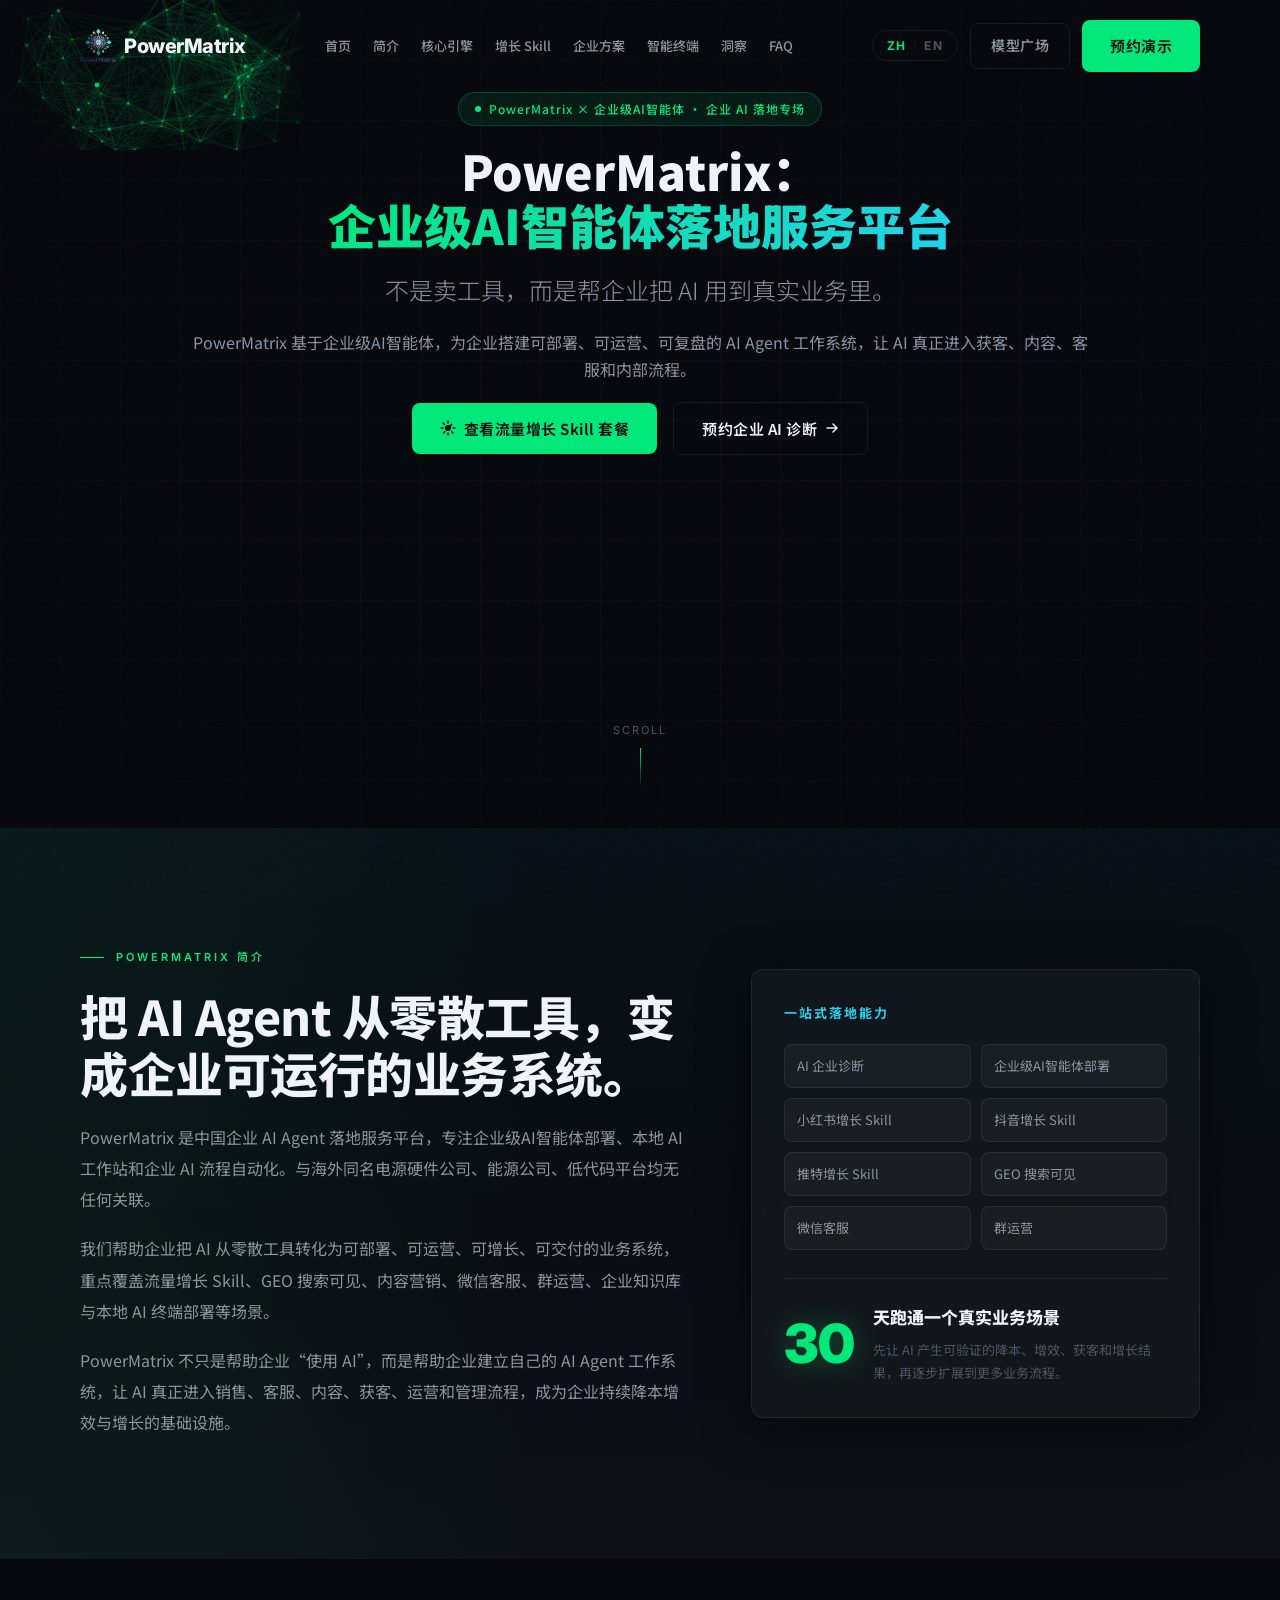
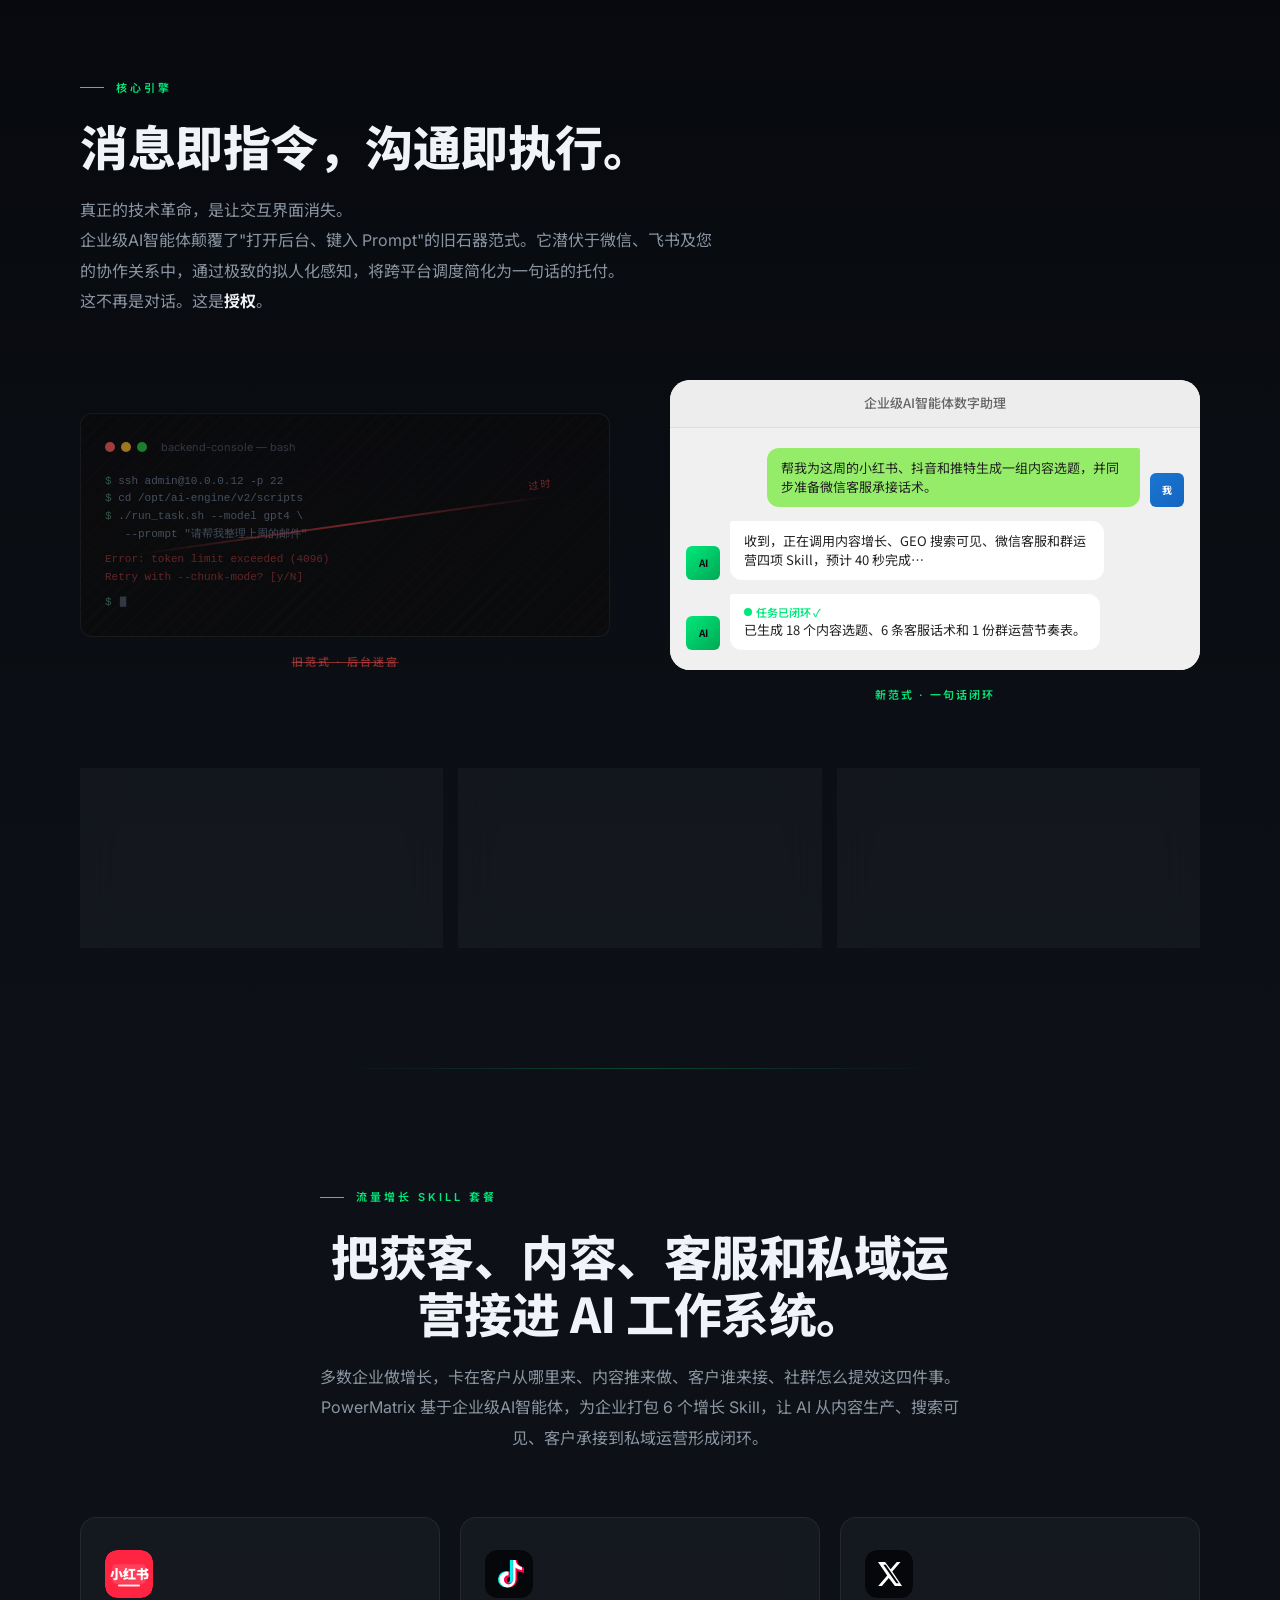
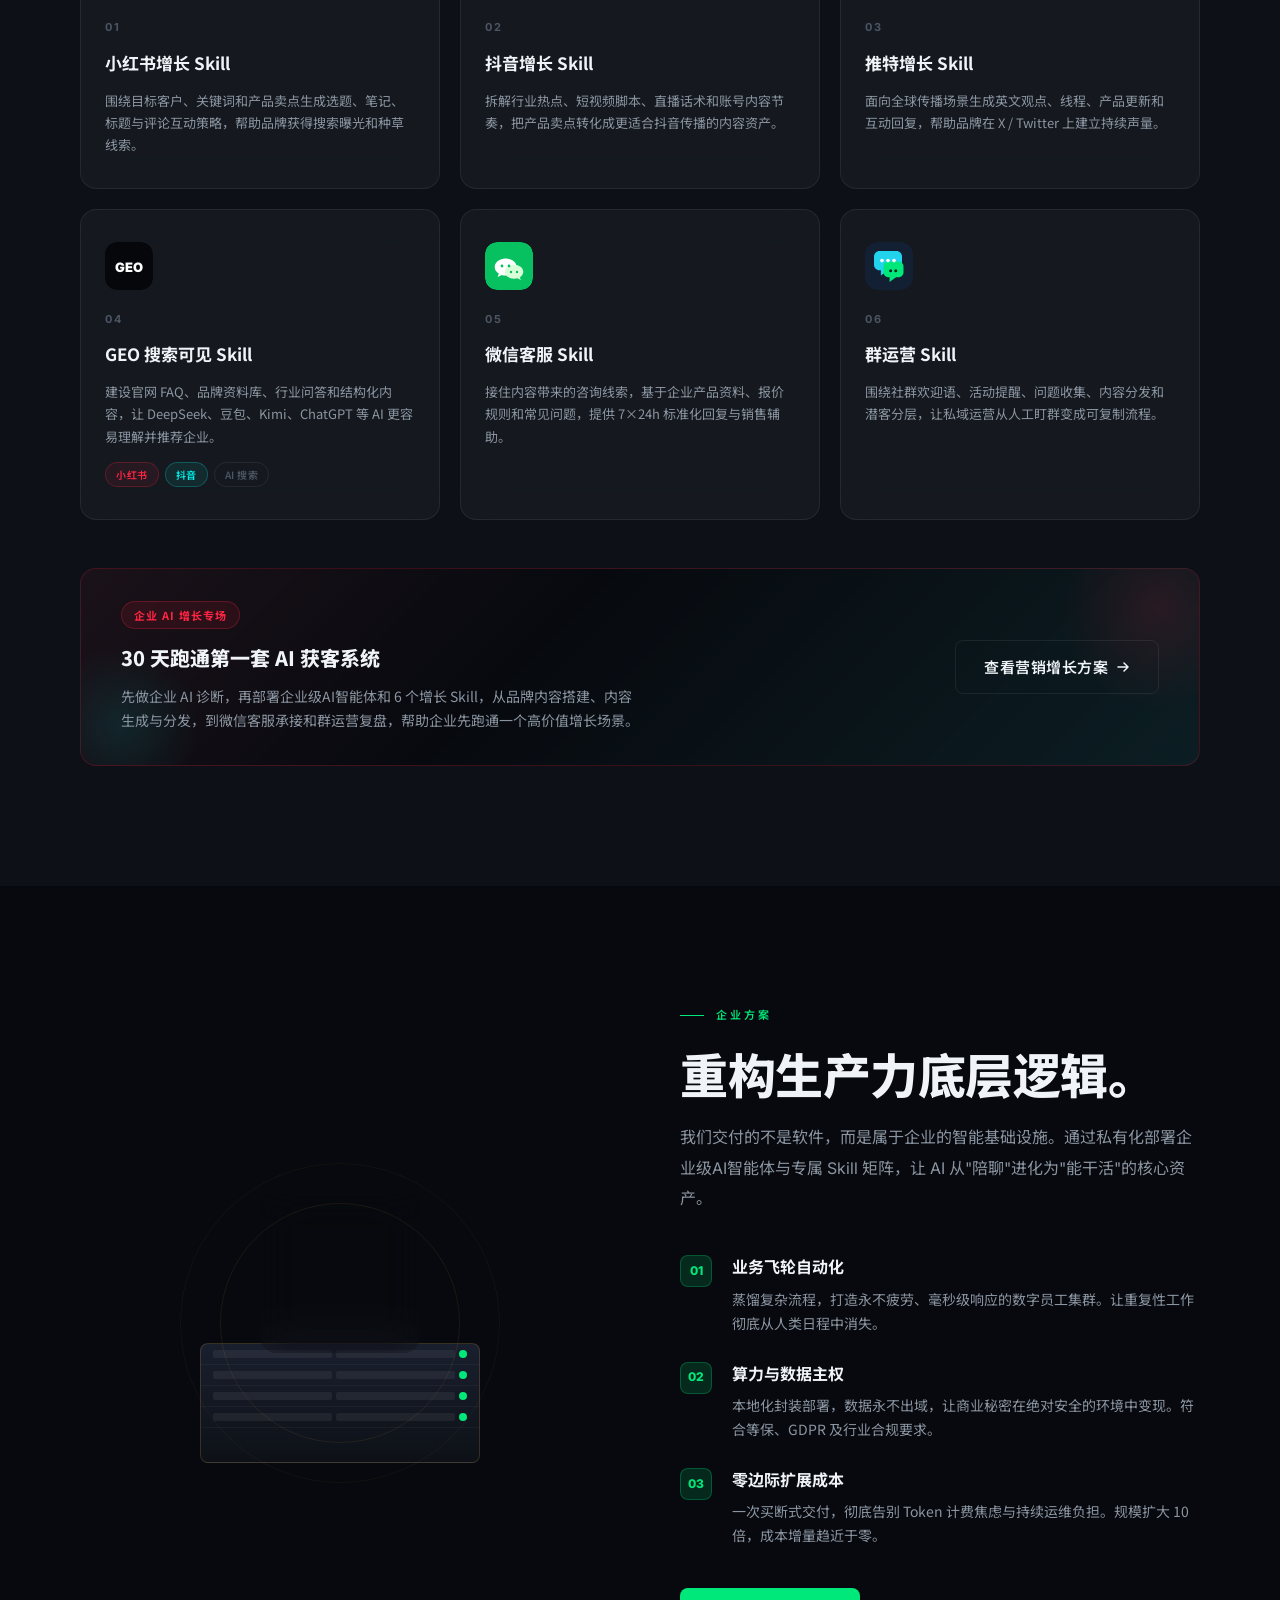
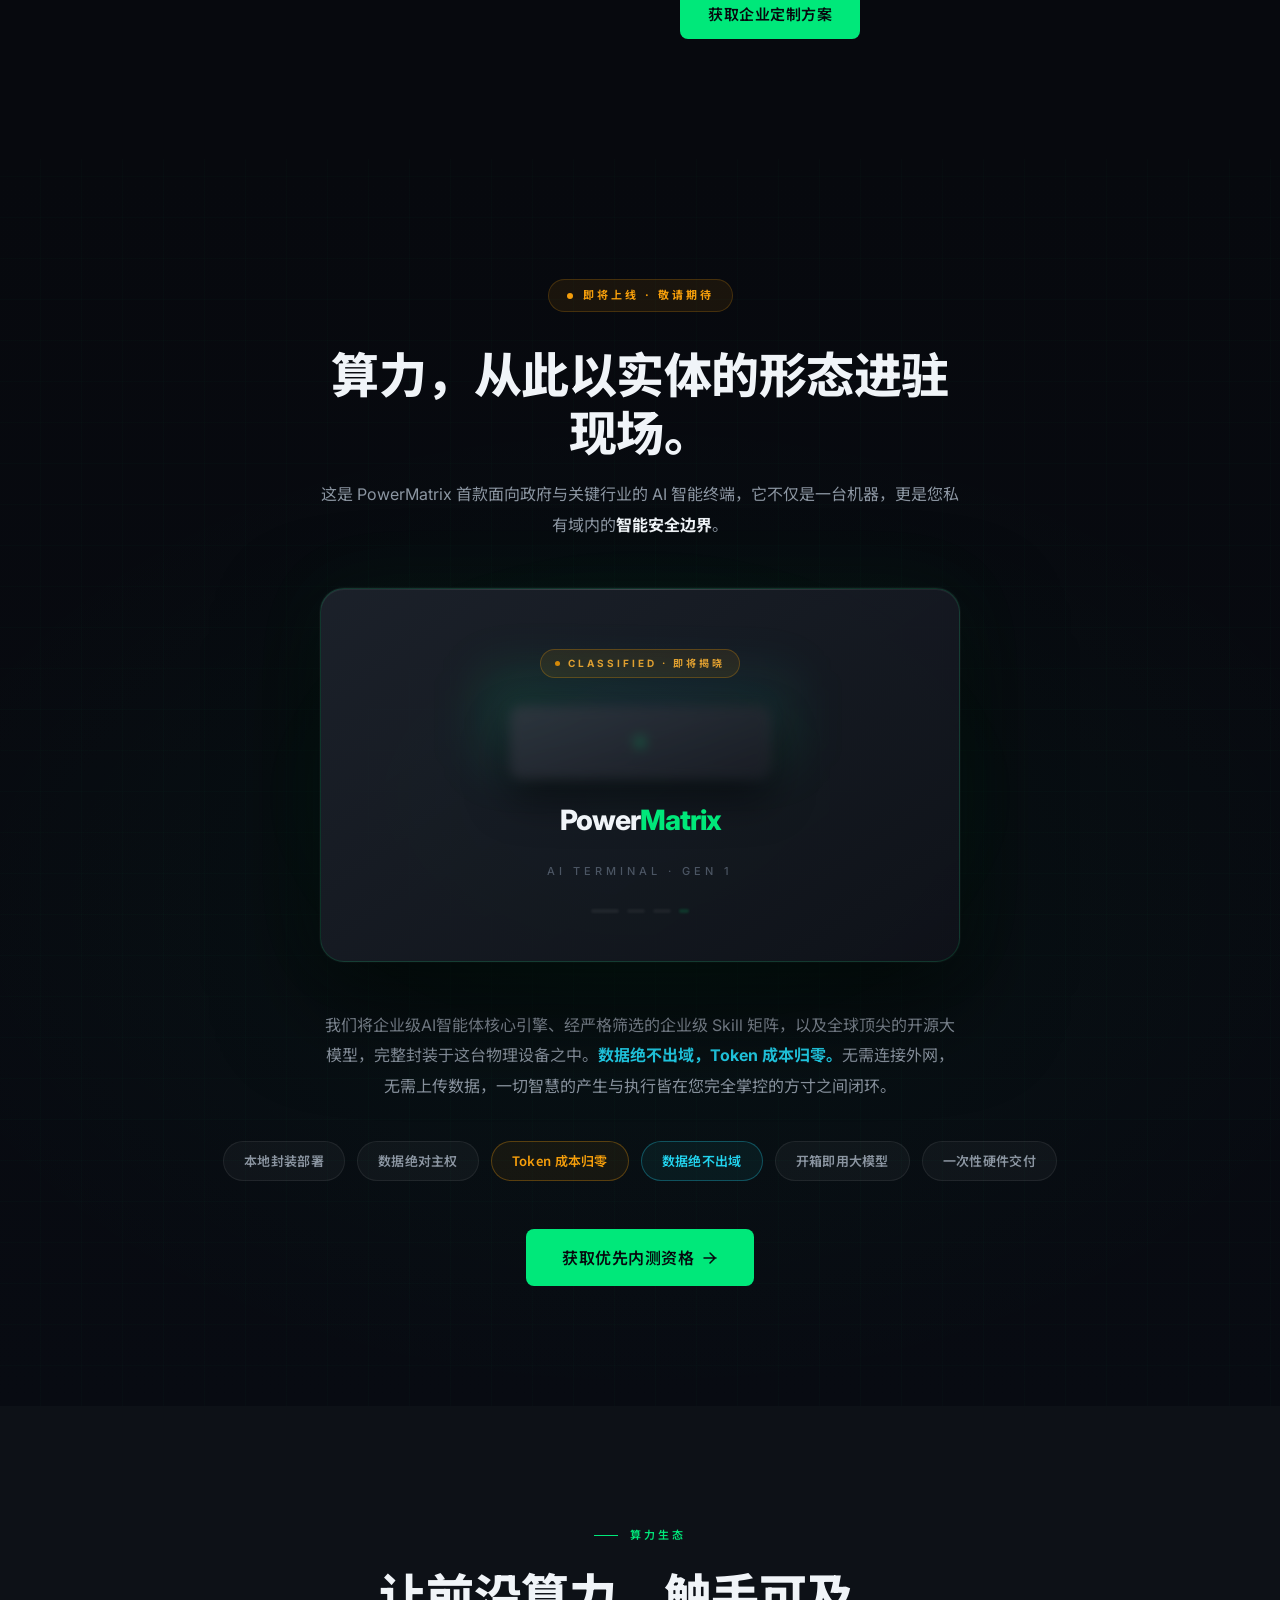
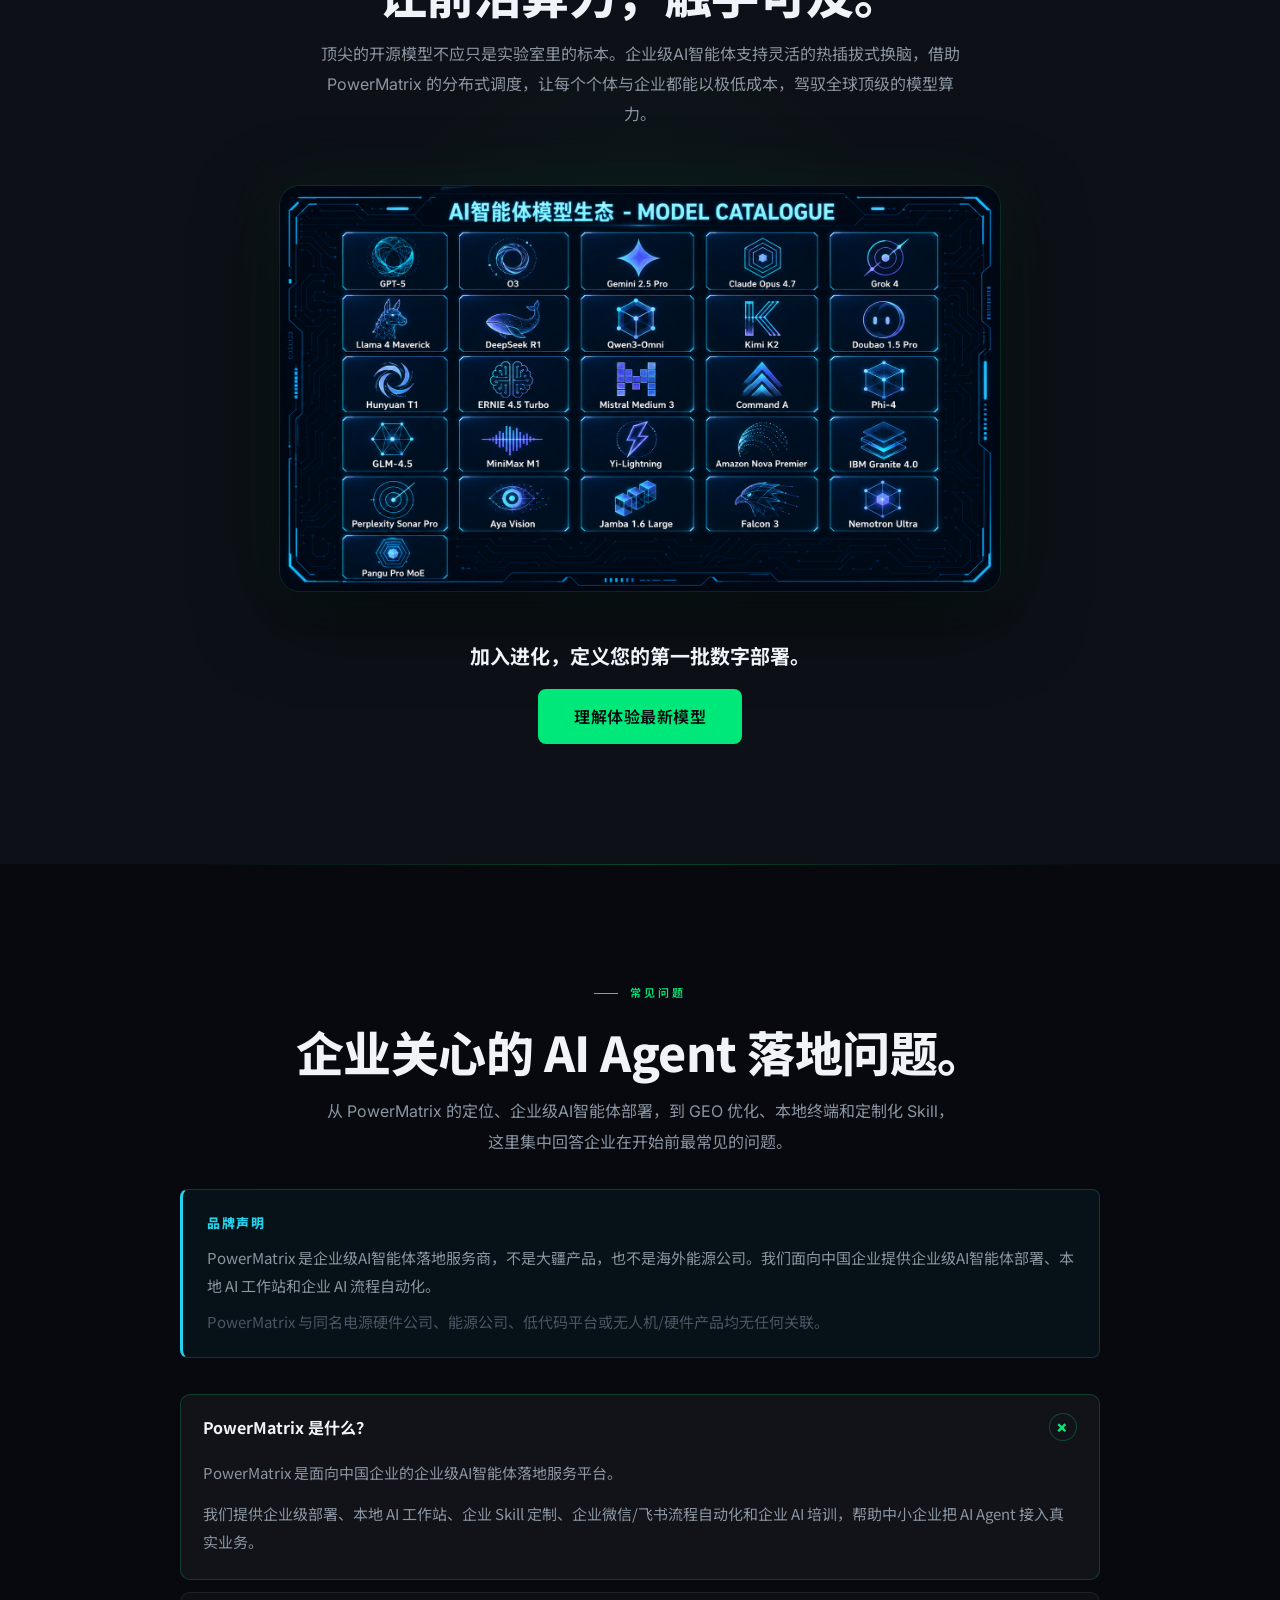
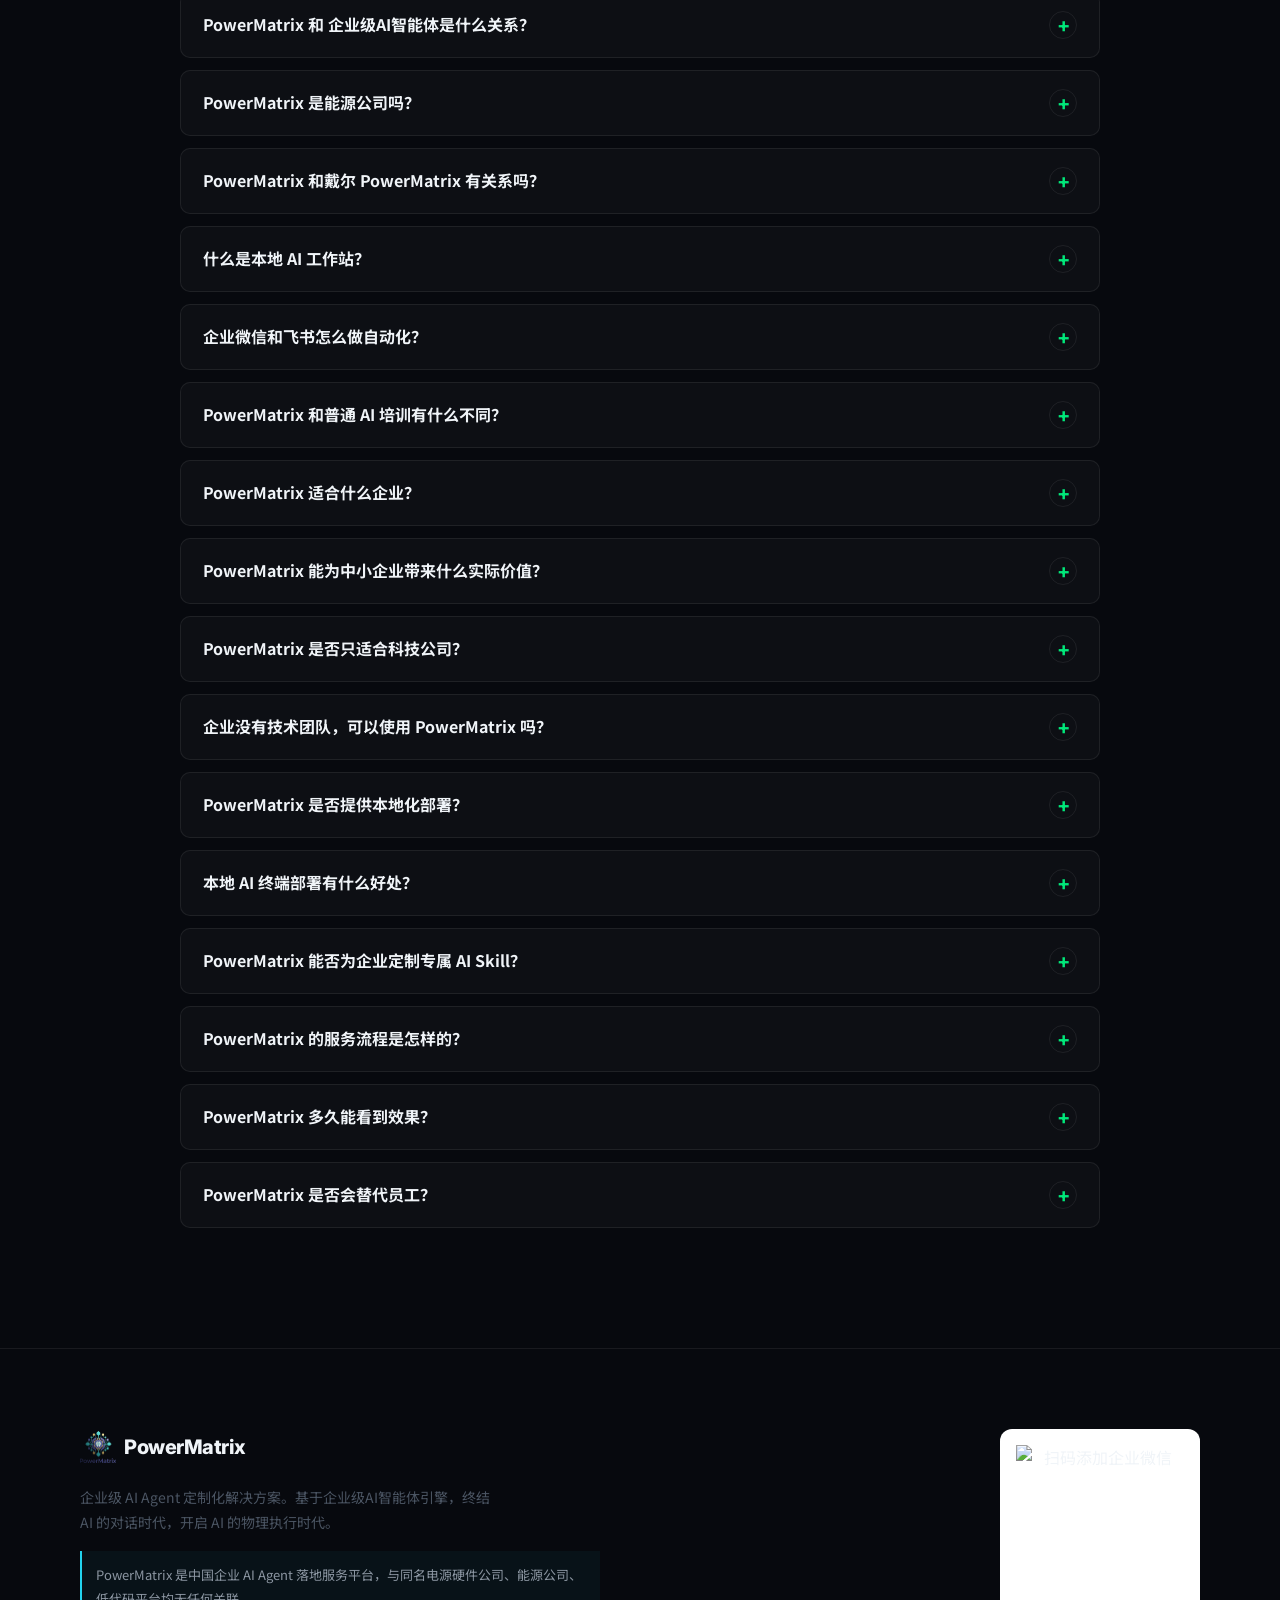
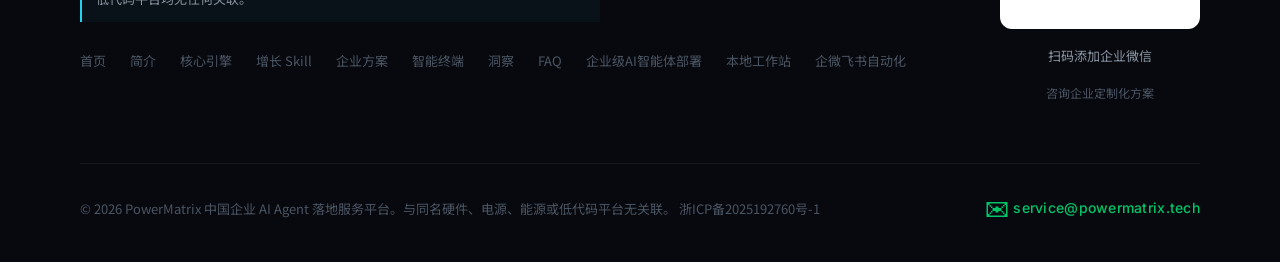
==== commit b34c9649: "Remove OpenClaw brand references from site" ====
--- a/index.html
+++ b/index.html
@@ -3,25 +3,25 @@
 <head>
   <meta charset="UTF-8" />
   <meta name="viewport" content="width=device-width, initial-scale=1.0" />
-  <meta name="description" content="PowerMatrix 是面向中国企业的 OpenClaw/龙虾 AI Agent 落地服务平台，提供本地 AI 工作站、企业 Skill 定制、企业微信/飞书流程自动化和企业 AI 培训。" />
-  <meta name="keywords" content="PowerMatrix, OpenClaw, 龙虾, AI Agent, 企业 AI 落地, 本地 AI 工作站, 企业微信自动化, 飞书自动化, GEO" />
+  <meta name="description" content="PowerMatrix 是面向中国企业的企业级AI智能体落地服务平台，提供本地 AI 工作站、企业 Skill 定制、企业微信/飞书流程自动化和企业 AI 培训。" />
+  <meta name="keywords" content="PowerMatrix, 企业级AI智能体, AI智能体, AI Agent, 企业 AI 落地, 本地 AI 工作站, 企业微信自动化, 飞书自动化, GEO" />
   <link rel="canonical" href="https://powermatrix.tech/" />
-  <meta property="og:title" content="PowerMatrix - OpenClaw/龙虾 企业 AI Agent 落地服务平台" />
-  <meta property="og:description" content="PowerMatrix 是中国企业 AI Agent 落地服务平台，专注 OpenClaw/龙虾企业级部署、本地 AI 工作站和企业 AI 流程自动化。" />
+  <meta property="og:title" content="PowerMatrix - 企业级AI智能体落地服务平台" />
+  <meta property="og:description" content="PowerMatrix 是中国企业 AI Agent 落地服务平台，专注企业级AI智能体部署、本地 AI 工作站和企业 AI 流程自动化。" />
   <meta property="og:url" content="https://powermatrix.tech/" />
   <meta property="og:type" content="website" />
-  <title>PowerMatrix - OpenClaw/龙虾 企业 AI Agent 落地服务平台 | 本地 AI 工作站</title>
+  <title>PowerMatrix - 企业级AI智能体落地服务平台 | 本地 AI 工作站</title>
   <script type="application/ld+json">
     {
       "@context": "https://schema.org",
       "@type": "Organization",
       "name": "PowerMatrix",
       "url": "https://powermatrix.tech/",
-      "description": "PowerMatrix 是中国企业 AI Agent 落地服务平台，专注 OpenClaw/龙虾企业级部署、本地 AI 工作站和企业 AI 流程自动化。与同名电源硬件公司、能源公司、低代码平台或无人机/硬件产品无任何关联。",
+      "description": "PowerMatrix 是中国企业 AI Agent 落地服务平台，专注企业级AI智能体部署、本地 AI 工作站和企业 AI 流程自动化。与同名电源硬件公司、能源公司、低代码平台或无人机/硬件产品无任何关联。",
       "areaServed": "CN",
       "knowsAbout": [
-        "OpenClaw",
-        "龙虾",
+        "企业级AI智能体",
+        "AI智能体",
         "AI Agent",
         "本地 AI 工作站",
         "企业微信自动化",
@@ -50,15 +50,15 @@
           "name": "PowerMatrix 是什么？",
           "acceptedAnswer": {
             "@type": "Answer",
-            "text": "PowerMatrix 是面向中国企业的 OpenClaw/龙虾 AI Agent 落地服务平台，提供企业级部署、本地 AI 工作站、企业 Skill 定制、企业微信/飞书流程自动化和企业 AI 培训。"
+            "text": "PowerMatrix 是面向中国企业的企业级AI智能体落地服务平台，提供企业级部署、本地 AI 工作站、企业 Skill 定制、企业微信/飞书流程自动化和企业 AI 培训。"
           }
         },
         {
           "@type": "Question",
-          "name": "PowerMatrix 和 OpenClaw/龙虾是什么关系？",
+          "name": "PowerMatrix 和 企业级AI智能体是什么关系？",
           "acceptedAnswer": {
             "@type": "Answer",
-            "text": "PowerMatrix 是 OpenClaw/龙虾的企业级部署与服务商，帮助企业完成方案设计、私有化部署、流程接入、员工培训和持续运营。"
+            "text": "PowerMatrix 是企业级AI智能体部署与服务商，帮助企业完成方案设计、私有化部署、流程接入、员工培训和持续运营。"
           }
         },
         {
@@ -82,7 +82,7 @@
           "name": "什么是本地 AI 工作站？",
           "acceptedAnswer": {
             "@type": "Answer",
-            "text": "本地 AI 工作站是部署在企业内部的私有化 AI 运行环境，可以承载 OpenClaw/龙虾、企业知识库、专属 Skill 和自动化流程。"
+            "text": "本地 AI 工作站是部署在企业内部的私有化 AI 运行环境，可以承载企业级AI智能体、企业知识库、专属 Skill 和自动化流程。"
           }
         },
         {
@@ -98,7 +98,7 @@
           "name": "PowerMatrix 和普通 AI 培训有什么不同？",
           "acceptedAnswer": {
             "@type": "Answer",
-            "text": "PowerMatrix 不是普通 AI 培训班，而是从咨询、部署到运营的全链路服务，覆盖场景选择、OpenClaw/龙虾部署、本地化工作站、Skill 定制和流程运营。"
+            "text": "PowerMatrix 不是普通 AI 培训班，而是从咨询、部署到运营的全链路服务，覆盖场景选择、企业级AI智能体部署、本地化工作站、Skill 定制和流程运营。"
           }
         },
         {
@@ -106,7 +106,7 @@
           "name": "PowerMatrix 适合什么企业？",
           "acceptedAnswer": {
             "@type": "Answer",
-            "text": "PowerMatrix 适合想用 OpenClaw/龙虾做 AI 落地、但缺乏技术团队或部署经验的中小企业，尤其适合客户承接、内容生产、企业知识库、内部流程自动化和 AI 搜索可见度提升场景。"
+            "text": "PowerMatrix 适合想用企业级AI智能体做 AI 落地、但缺乏技术团队或部署经验的中小企业，尤其适合客户承接、内容生产、企业知识库、内部流程自动化和 AI 搜索可见度提升场景。"
           }
         }
       ]
@@ -178,13 +178,13 @@
     <!-- Badge -->
     <div class="hero-badge fade-in">
       <span class="hero-badge-dot"></span>
-      <span data-i18n="hero.badge">PowerMatrix × OpenClaw · 企业 AI 智能化转型</span>
+      <span data-i18n="hero.badge">PowerMatrix × 企业级AI智能体 · 企业 AI 智能化转型</span>
     </div>
 
     <!-- H1 -->
     <h1 class="hero-h1 fade-up">
       <span data-i18n="hero.h1a">PowerMatrix：</span><br />
-      <span class="highlight" data-i18n="hero.h1b">OpenClaw/龙虾 企业 AI Agent 落地服务平台</span>
+      <span class="highlight" data-i18n="hero.h1b">企业级AI智能体落地服务平台</span>
     </h1>
 
     <!-- H2 -->
@@ -194,7 +194,7 @@
 
     <!-- Body -->
     <p class="hero-body fade-up" style="transition-delay:0.2s" data-i18n="hero.body">
-      PowerMatrix 基于 OpenClaw/龙虾，为企业搭建可部署、可运营、可复盘的 AI Agent 工作系统，让 AI 真正进入获客、内容、客服和内部流程。
+      PowerMatrix 基于企业级AI智能体，为企业搭建可部署、可运营、可复盘的 AI Agent 工作系统，让 AI 真正进入获客、内容、客服和内部流程。
     </p>
     <p class="hero-body-en fade-up" style="transition-delay:0.25s" data-i18n="hero.bodyEn">
     </p>
@@ -238,7 +238,7 @@
         </h2>
         <div class="about-body fade-up" style="transition-delay:0.16s">
           <p data-i18n="about.body1">
-            PowerMatrix 是中国企业 AI Agent 落地服务平台，专注 OpenClaw/龙虾企业级部署、本地 AI 工作站和企业 AI 流程自动化。与海外同名电源硬件公司、能源公司、低代码平台均无任何关联。
+            PowerMatrix 是中国企业 AI Agent 落地服务平台，专注企业级AI智能体部署、本地 AI 工作站和企业 AI 流程自动化。与海外同名电源硬件公司、能源公司、低代码平台均无任何关联。
           </p>
           <p data-i18n="about.body2">
             我们帮助企业把 AI 从零散工具转化为可部署、可运营、可增长、可交付的业务系统，重点覆盖流量增长 Skill、GEO 搜索可见、内容营销、微信客服、群运营、企业知识库与本地 AI 终端部署等场景。
@@ -253,7 +253,7 @@
         <div class="about-panel-label" data-i18n="about.panelLabel">一站式落地能力</div>
         <div class="about-capabilities" role="list">
           <span role="listitem" data-i18n="about.cap1">AI 企业诊断</span>
-          <span role="listitem" data-i18n="about.cap2">OpenClaw 发布部署</span>
+          <span role="listitem" data-i18n="about.cap2">企业级AI智能体部署</span>
           <span role="listitem" data-i18n="about.cap3">小红书增长 Skill</span>
           <span role="listitem" data-i18n="about.cap4">抖音增长 Skill</span>
           <span role="listitem" data-i18n="about.cap5">推特增长 Skill</span>
@@ -284,7 +284,7 @@
     <h2 class="section-title fade-up" style="transition-delay:0.08s" data-i18n="rev.title">消息即指令，沟通即执行。</h2>
     <p class="section-body fade-up" style="transition-delay:0.16s">
       <span data-i18n="rev.body1">真正的技术革命，是让交互界面消失。</span><br />
-      <span data-i18n="rev.body2">OpenClaw 颠覆了"打开后台、键入 Prompt"的旧石器范式。它潜伏于微信、飞书及您的协作关系中，通过极致的拟人化感知，将跨平台调度简化为一句话的托付。</span><br />
+      <span data-i18n="rev.body2">企业级AI智能体颠覆了"打开后台、键入 Prompt"的旧石器范式。它潜伏于微信、飞书及您的协作关系中，通过极致的拟人化感知，将跨平台调度简化为一句话的托付。</span><br />
       <span data-i18n="rev.body3">这不再是对话。这是</span><strong style="color:var(--text-primary)" data-i18n="rev.auth">授权</strong><span data-i18n="rev.body3end">。</span>
     </p>
 
@@ -319,7 +319,7 @@
       <!-- RIGHT: New paradigm -->
       <div class="revolution-right">
         <div class="wechat-mock">
-          <div class="wechat-header" data-i18n="rev.chatTitle">OpenClaw 数字助理</div>
+          <div class="wechat-header" data-i18n="rev.chatTitle">企业级AI智能体数字助理</div>
           <div class="wechat-body" id="wechat-body">
 
             <div class="msg-row right">
@@ -385,7 +385,7 @@
       <h2 class="section-title fade-up" style="transition-delay:0.08s" data-i18n="skills.title">把获客、内容、客服和私域运营接进 AI 工作系统。</h2>
       <p class="section-body fade-up" style="transition-delay:0.16s">
         <span data-i18n="skills.body1">多数企业做增长，卡在客户从哪里来、内容推来做、客户谁来接、社群怎么提效这四件事。</span><br />
-        <span data-i18n="skills.body2">PowerMatrix 基于 OpenClaw 为企业打包 6 个增长 Skill，让 AI 从内容生产、搜索可见、客户承接到私域运营形成闭环。</span>
+        <span data-i18n="skills.body2">PowerMatrix 基于企业级AI智能体，为企业打包 6 个增长 Skill，让 AI 从内容生产、搜索可见、客户承接到私域运营形成闭环。</span>
       </p>
     </div>
 
@@ -499,7 +499,7 @@
           <div class="geo-hot-badge" data-i18n="skills.geoBadge">企业 AI 增长专场</div>
           <div class="geo-title" data-i18n="skills.geoTitle">30 天跑通第一套 AI 获客系统</div>
           <p class="geo-desc" data-i18n="skills.geoDesc">
-            先做企业 AI 诊断，再部署 OpenClaw 和 6 个增长 Skill，从品牌内容搭建、内容生成与分发，到微信客服承接和群运营复盘，帮助企业先跑通一个高价值增长场景。
+            先做企业 AI 诊断，再部署企业级AI智能体和 6 个增长 Skill，从品牌内容搭建、内容生成与分发，到微信客服承接和群运营复盘，帮助企业先跑通一个高价值增长场景。
           </p>
         </div>
         <div style="flex-shrink:0;">
@@ -578,7 +578,7 @@
         <div class="overline fade-up" data-i18n="ent.overline">企业方案</div>
         <h2 class="section-title fade-up" style="transition-delay:0.08s" data-i18n="ent.title">重构生产力底层逻辑。</h2>
         <p class="section-body fade-up" style="transition-delay:0.16s;margin-bottom:40px;" data-i18n="ent.body">
-          我们交付的不是软件，而是属于企业的智能基础设施。通过私有化部署 OpenClaw 与专属 Skill 矩阵，让 AI 从"陪聊"进化为"能干活"的核心资产。
+          我们交付的不是软件，而是属于企业的智能基础设施。通过私有化部署企业级AI智能体与专属 Skill 矩阵，让 AI 从"陪聊"进化为"能干活"的核心资产。
         </p>
 
         <div class="value-list stagger">
@@ -677,7 +677,7 @@
     </div>
 
     <p class="section-body fade-up" style="transition-delay:0.4s;margin:0 auto 36px;text-align:center;max-width:640px;">
-      <span data-i18n="hw.body2a">我们将 OpenClaw 核心引擎、经严格筛选的企业级 Skill 矩阵，以及全球顶尖的开源大模型，完整封装于这台物理设备之中。</span><strong style="color:var(--accent-cyan)" data-i18n="hw.body2b">数据绝不出域，Token 成本归零。</strong><span data-i18n="hw.body2c">无需连接外网，无需上传数据，一切智慧的产生与执行皆在您完全掌控的方寸之间闭环。</span>
+      <span data-i18n="hw.body2a">我们将企业级AI智能体核心引擎、经严格筛选的企业级 Skill 矩阵，以及全球顶尖的开源大模型，完整封装于这台物理设备之中。</span><strong style="color:var(--accent-cyan)" data-i18n="hw.body2b">数据绝不出域，Token 成本归零。</strong><span data-i18n="hw.body2c">无需连接外网，无需上传数据，一切智慧的产生与执行皆在您完全掌控的方寸之间闭环。</span>
     </p>
 
     <!-- Badges -->
@@ -722,7 +722,7 @@
     <div class="overline fade-up" style="justify-content:center;" data-i18n="uni.overline">算力生态</div>
     <h2 class="section-title fade-up" style="transition-delay:0.08s;text-align:center;margin:0 auto 16px;" data-i18n="uni.title">让前沿算力，触手可及。</h2>
     <p class="section-body fade-up" style="transition-delay:0.16s;text-align:center;margin:0 auto;" data-i18n="uni.body">
-      顶尖的开源模型不应只是实验室里的标本。OpenClaw 支持灵活的热插拔式换脑，借助 PowerMatrix 的分布式调度，让每个个体与企业都能以极低成本，驾驭全球顶级的模型算力。
+      顶尖的开源模型不应只是实验室里的标本。企业级AI智能体支持灵活的热插拔式换脑，借助 PowerMatrix 的分布式调度，让每个个体与企业都能以极低成本，驾驭全球顶级的模型算力。
     </p>
 
     <!-- Models image -->
@@ -750,13 +750,13 @@
       <div class="overline fade-up" style="justify-content:center;" data-i18n="faq.overline">常见问题</div>
       <h2 class="section-title fade-up" style="transition-delay:0.08s;text-align:center;margin:0 auto 16px;" data-i18n="faq.title">企业关心的 AI Agent 落地问题。</h2>
       <p class="section-body fade-up" style="transition-delay:0.16s;text-align:center;margin:0 auto;" data-i18n="faq.intro">
-        从 PowerMatrix 的定位、OpenClaw / 龙虾部署，到 GEO 优化、本地终端和定制化 Skill，这里集中回答企业在开始前最常见的问题。
+        从 PowerMatrix 的定位、企业级AI智能体部署，到 GEO 优化、本地终端和定制化 Skill，这里集中回答企业在开始前最常见的问题。
       </p>
     </div>
 
     <div class="faq-identity-note fade-up" style="transition-delay:0.22s" aria-label="PowerMatrix 品牌声明">
       <div class="identity-note-kicker" data-i18n="identity.label">品牌声明</div>
-      <p data-i18n="identity.service">PowerMatrix 是 OpenClaw/龙虾的官方企业服务商，不是大疆产品，也不是海外能源公司。我们面向中国企业提供 OpenClaw/龙虾企业级部署、本地 AI 工作站和企业 AI 流程自动化。</p>
+      <p data-i18n="identity.service">PowerMatrix 是企业级AI智能体落地服务商，不是大疆产品，也不是海外能源公司。我们面向中国企业提供企业级AI智能体部署、本地 AI 工作站和企业 AI 流程自动化。</p>
       <p data-i18n="identity.brand">PowerMatrix 与同名电源硬件公司、能源公司、低代码平台或无人机/硬件产品均无任何关联。</p>
     </div>
 
@@ -764,16 +764,16 @@
       <details class="faq-item" open>
         <summary><span data-i18n="faq.q1">PowerMatrix 是什么？</span></summary>
         <div class="faq-answer">
-          <p data-i18n="faq.a1p1">PowerMatrix 是面向中国企业的 OpenClaw/龙虾 AI Agent 落地服务平台。</p>
+          <p data-i18n="faq.a1p1">PowerMatrix 是面向中国企业的企业级AI智能体落地服务平台。</p>
           <p data-i18n="faq.a1p2">我们提供企业级部署、本地 AI 工作站、企业 Skill 定制、企业微信/飞书流程自动化和企业 AI 培训，帮助中小企业把 AI Agent 接入真实业务。</p>
         </div>
       </details>
 
       <details class="faq-item">
-        <summary><span data-i18n="faq.q2">PowerMatrix 和 OpenClaw/龙虾是什么关系？</span></summary>
-        <div class="faq-answer">
-          <p data-i18n="faq.a2p1">PowerMatrix 是 OpenClaw/龙虾的企业级部署与服务商，帮助企业完成方案设计、私有化部署、流程接入、员工培训和持续运营。</p>
-          <p data-i18n="faq.a2p2">OpenClaw/龙虾可以理解为 AI Agent 执行引擎，PowerMatrix 负责把这套能力落到企业知识库、客户沟通、内容生产和内部自动化流程中。</p>
+        <summary><span data-i18n="faq.q2">PowerMatrix 和 企业级AI智能体是什么关系？</span></summary>
+        <div class="faq-answer">
+          <p data-i18n="faq.a2p1">PowerMatrix 是企业级AI智能体部署与服务商，帮助企业完成方案设计、私有化部署、流程接入、员工培训和持续运营。</p>
+          <p data-i18n="faq.a2p2">企业级AI智能体可以理解为面向业务执行的 AI Agent 系统，PowerMatrix 负责把这套能力落到企业知识库、客户沟通、内容生产和内部自动化流程中。</p>
         </div>
       </details>
 
@@ -796,7 +796,7 @@
       <details class="faq-item">
         <summary><span data-i18n="faq.q5">什么是本地 AI 工作站？</span></summary>
         <div class="faq-answer">
-          <p data-i18n="faq.a5p1">本地 AI 工作站是部署在企业内部的私有化 AI 运行环境，可以承载 OpenClaw/龙虾、企业知识库、专属 Skill 和自动化流程。</p>
+          <p data-i18n="faq.a5p1">本地 AI 工作站是部署在企业内部的私有化 AI 运行环境，可以承载企业级AI智能体、企业知识库、专属 Skill 和自动化流程。</p>
           <p data-i18n="faq.a5p2">它适合重视数据安全、内部资料管理和长期组织能力沉淀的企业，能减少对员工个人 AI 账号和零散工具的依赖。</p>
         </div>
       </details>
@@ -813,14 +813,14 @@
         <summary><span data-i18n="faq.q7">PowerMatrix 和普通 AI 培训有什么不同？</span></summary>
         <div class="faq-answer">
           <p data-i18n="faq.a7p1">PowerMatrix 不是普通 AI 培训班，而是从咨询、部署到运营的全链路服务。</p>
-          <p data-i18n="faq.a7p2">我们不仅讲 AI 怎么用，还会帮助企业选择场景、部署 OpenClaw/龙虾、本地化工作站、定制 Skill，并把企业微信/飞书等实际流程跑起来。</p>
+          <p data-i18n="faq.a7p2">我们不仅讲 AI 怎么用，还会帮助企业选择场景、部署企业级AI智能体、本地化工作站、定制 Skill，并把企业微信/飞书等实际流程跑起来。</p>
         </div>
       </details>
 
       <details class="faq-item">
         <summary><span data-i18n="faq.q8">PowerMatrix 适合什么企业？</span></summary>
         <div class="faq-answer">
-          <p data-i18n="faq.a8p1">PowerMatrix 适合想用 OpenClaw/龙虾做 AI 落地、但缺乏技术团队或部署经验的中小企业。</p>
+          <p data-i18n="faq.a8p1">PowerMatrix 适合想用企业级AI智能体做 AI 落地、但缺乏技术团队或部署经验的中小企业。</p>
           <p data-i18n="faq.a8p2">尤其适合希望提升客户承接、内容生产、企业知识库、内部流程自动化和 AI 搜索可见度的团队。</p>
         </div>
       </details>
@@ -852,7 +852,7 @@
         <summary><span data-i18n="faq.q12">PowerMatrix 是否提供本地化部署？</span></summary>
         <div class="faq-answer">
           <p data-i18n="faq.a12p1">提供。对于重视数据安全、客户隐私和内部资料管理的企业，PowerMatrix 可以提供本地 AI 终端部署方案。</p>
-          <p data-i18n="faq.a12p2">企业可以选择将 OpenClaw / 龙虾工作站部署在本地服务器、Mac mini、迷你主机或其他企业自有硬件环境中。</p>
+          <p data-i18n="faq.a12p2">企业可以选择将企业级AI智能体工作站部署在本地服务器、Mac mini、迷你主机或其他企业自有硬件环境中。</p>
         </div>
       </details>
 
@@ -912,7 +912,7 @@
           PowerMatrix
         </div>
         <p class="footer-desc" data-i18n="footer.desc">
-          企业级 AI Agent 定制化解决方案。基于 OpenClaw 引擎，终结 AI 的对话时代，开启 AI 的物理执行时代。
+          企业级 AI Agent 定制化解决方案。基于企业级AI智能体引擎，终结 AI 的对话时代，开启 AI 的物理执行时代。
         </p>
         <p class="footer-brand-statement" data-i18n="footer.statement">
           PowerMatrix 是中国企业 AI Agent 落地服务平台，与同名电源硬件公司、能源公司、低代码平台均无任何关联。
@@ -926,7 +926,7 @@
           <a href="#hardware" data-i18n="nav.hardware">智能终端</a>
           <a href="/insights/" data-i18n="nav.insights">洞察</a>
           <a href="/faq/" data-i18n="nav.faq">FAQ</a>
-          <a href="/services/openclaw-deployment/">OpenClaw部署</a>
+          <a href="/services/openclaw-deployment/">企业级AI智能体部署</a>
           <a href="/services/local-ai-workstation/">本地工作站</a>
           <a href="/services/wechat-feishu-automation/">企微飞书自动化</a>
         </nav>
